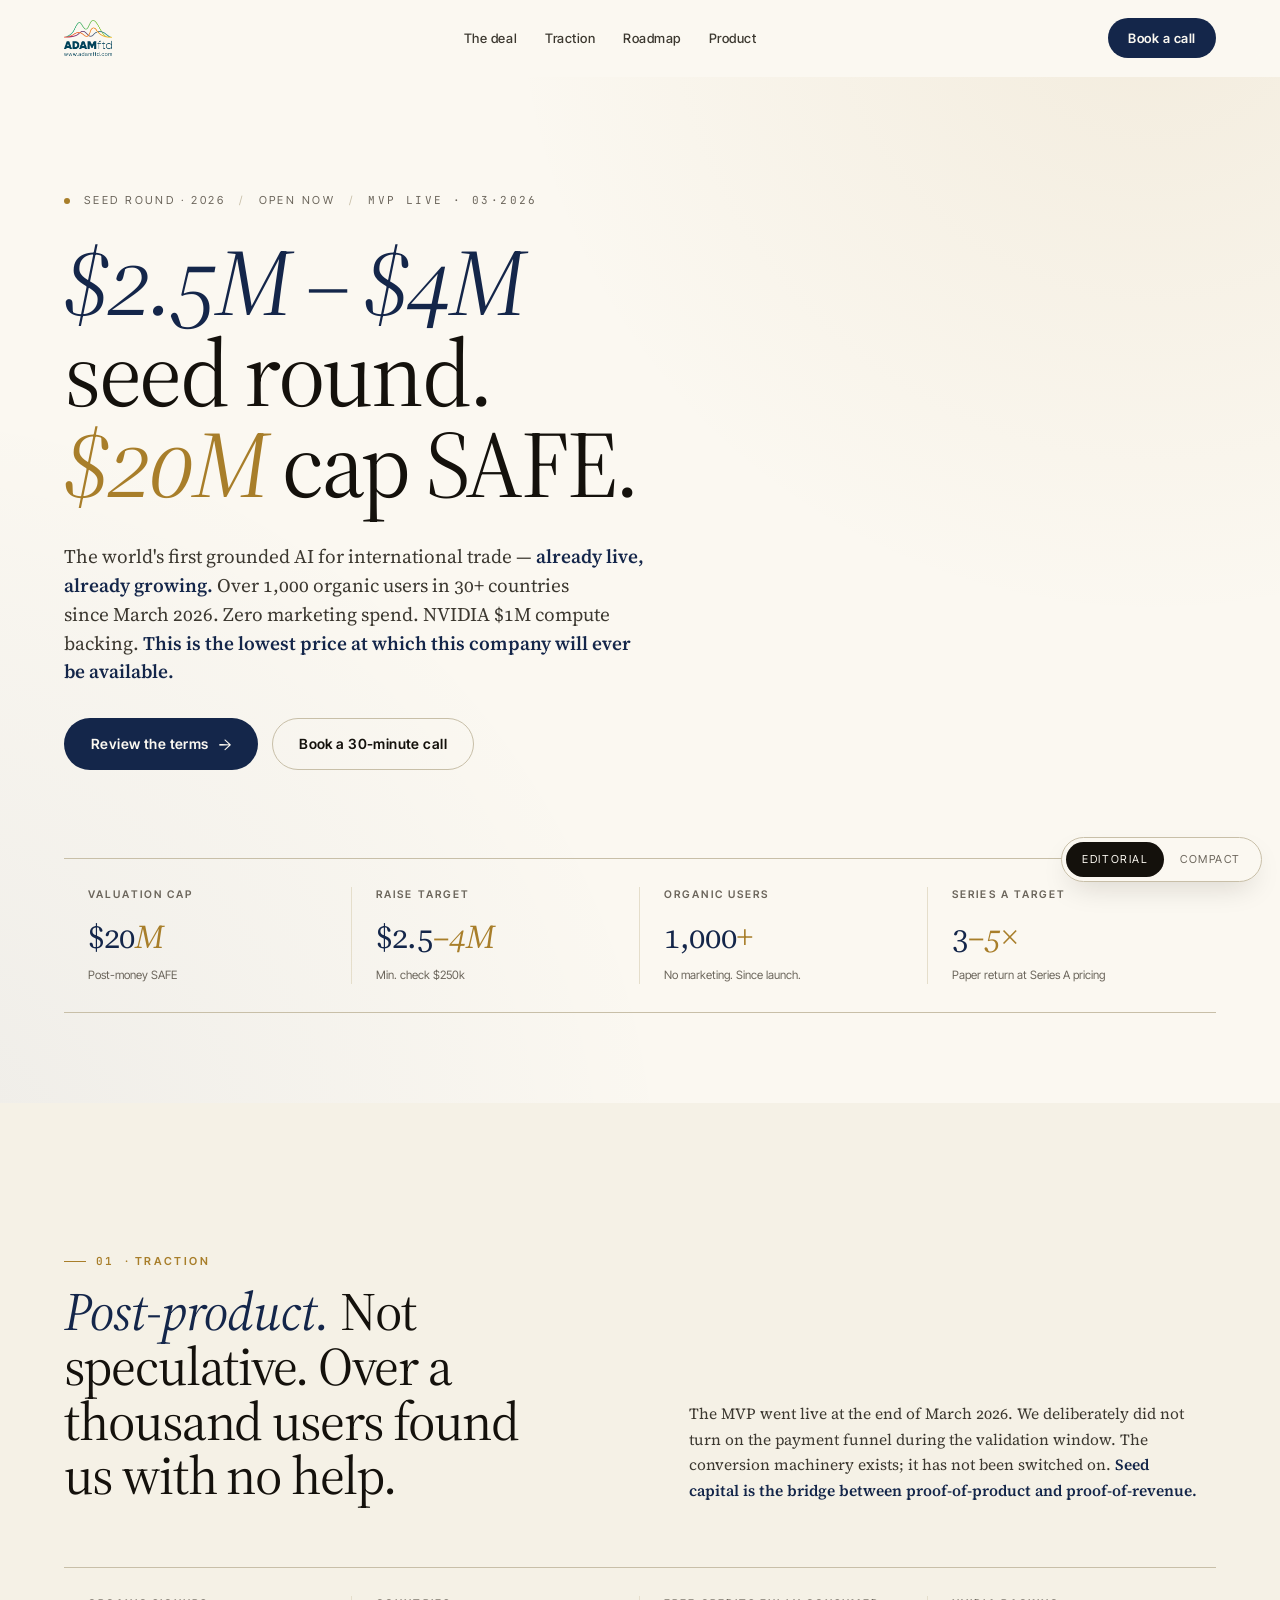
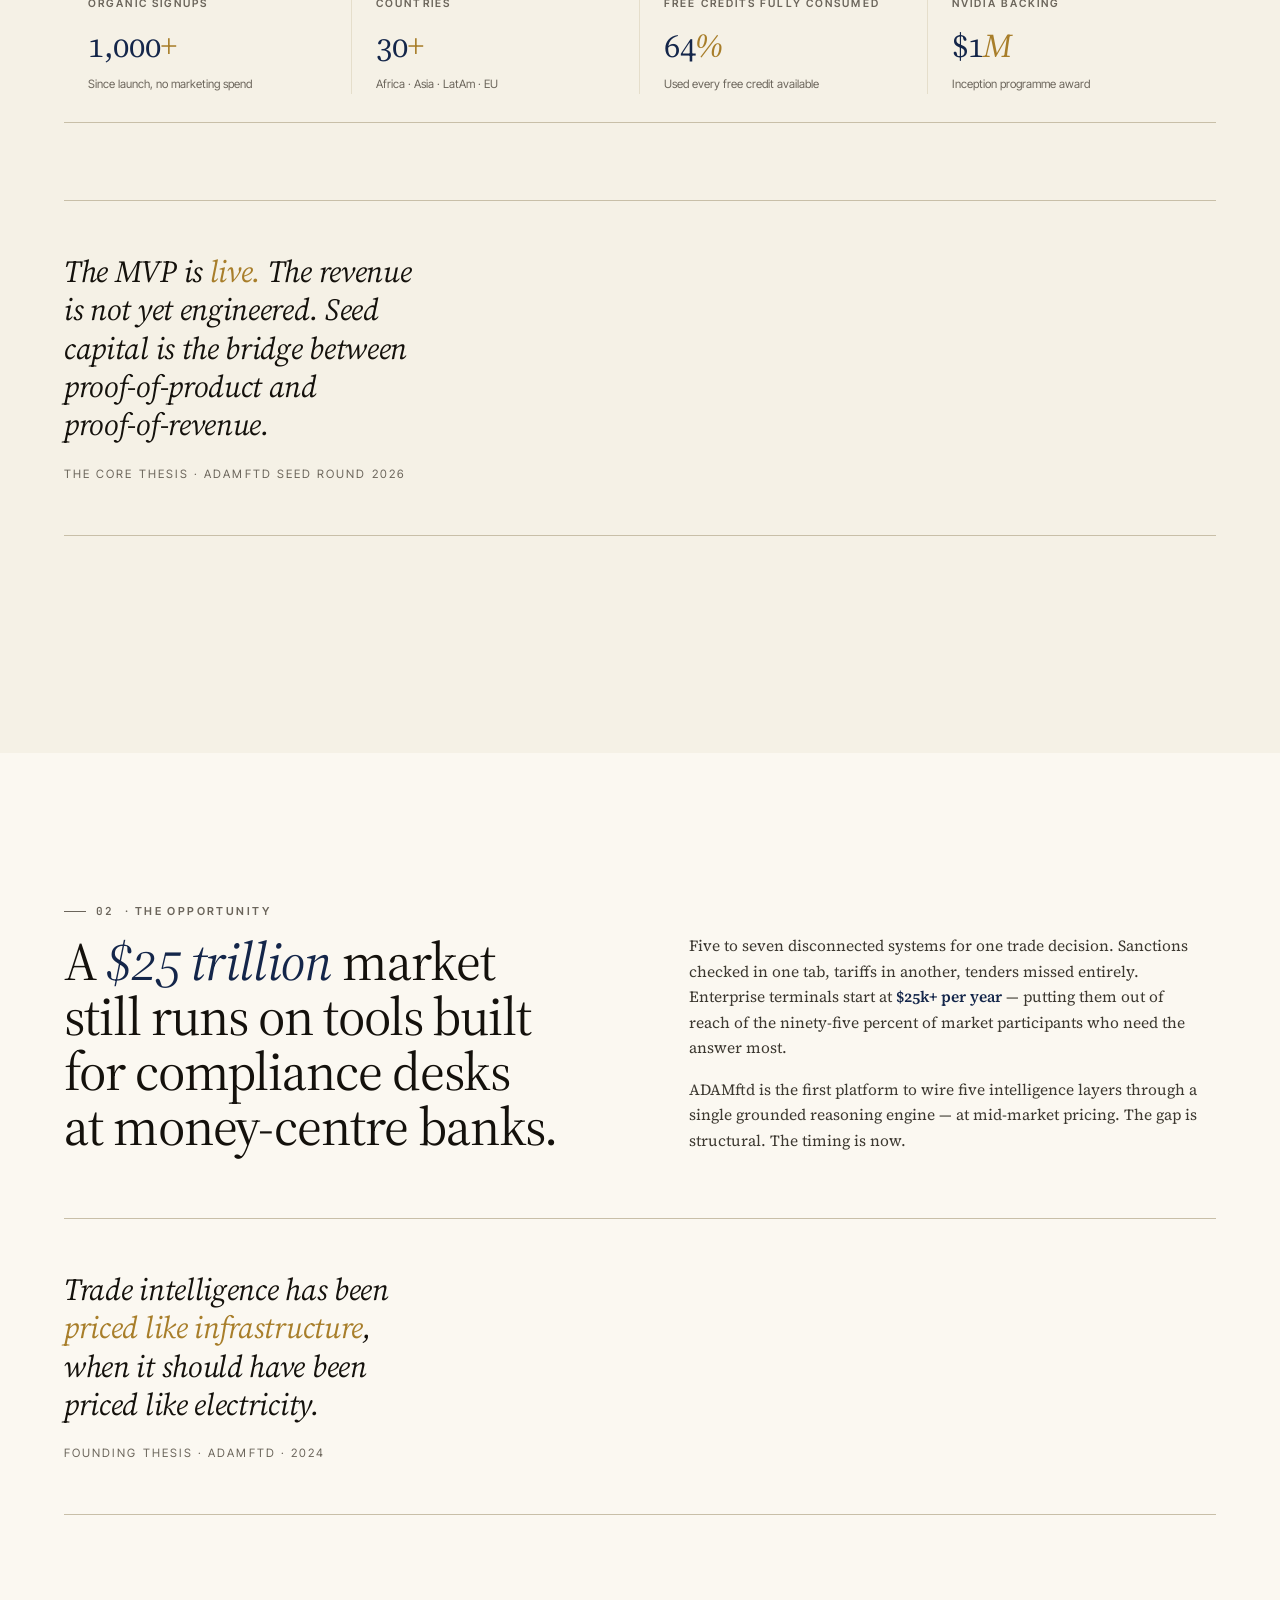
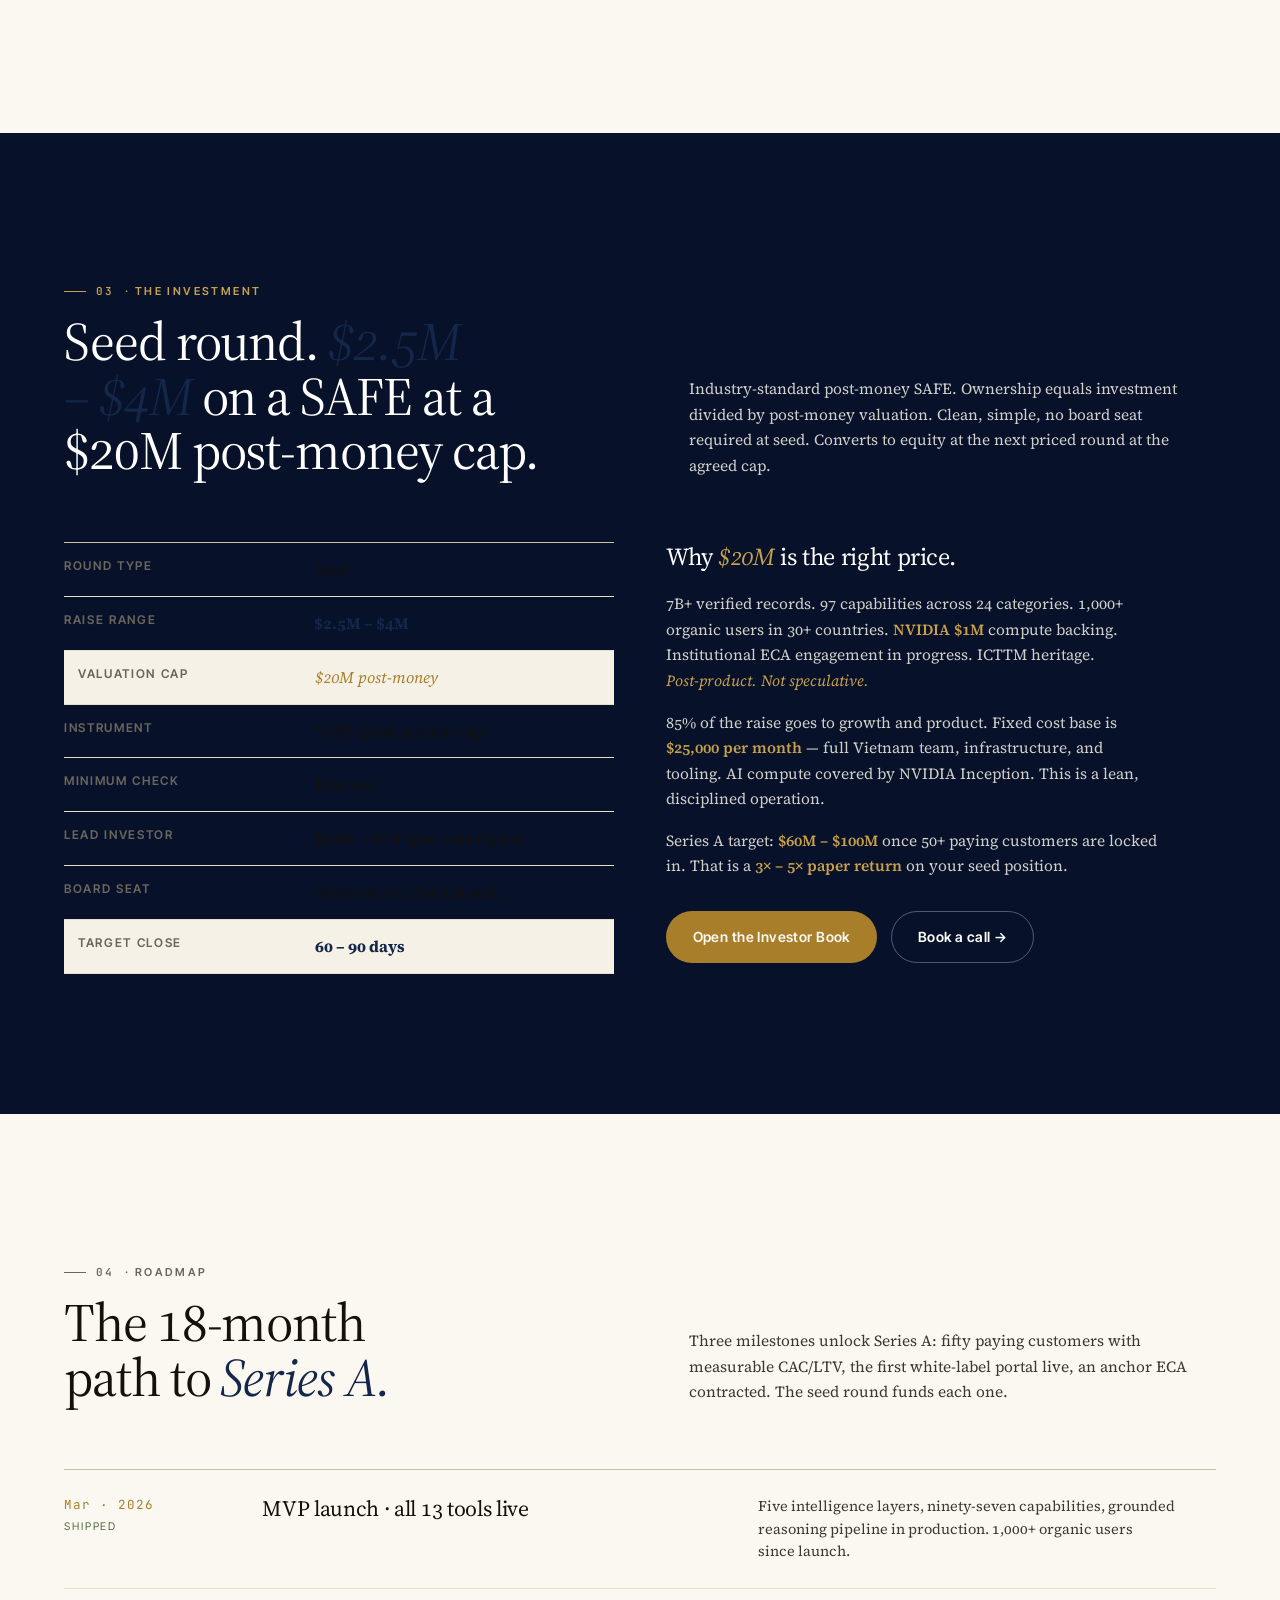
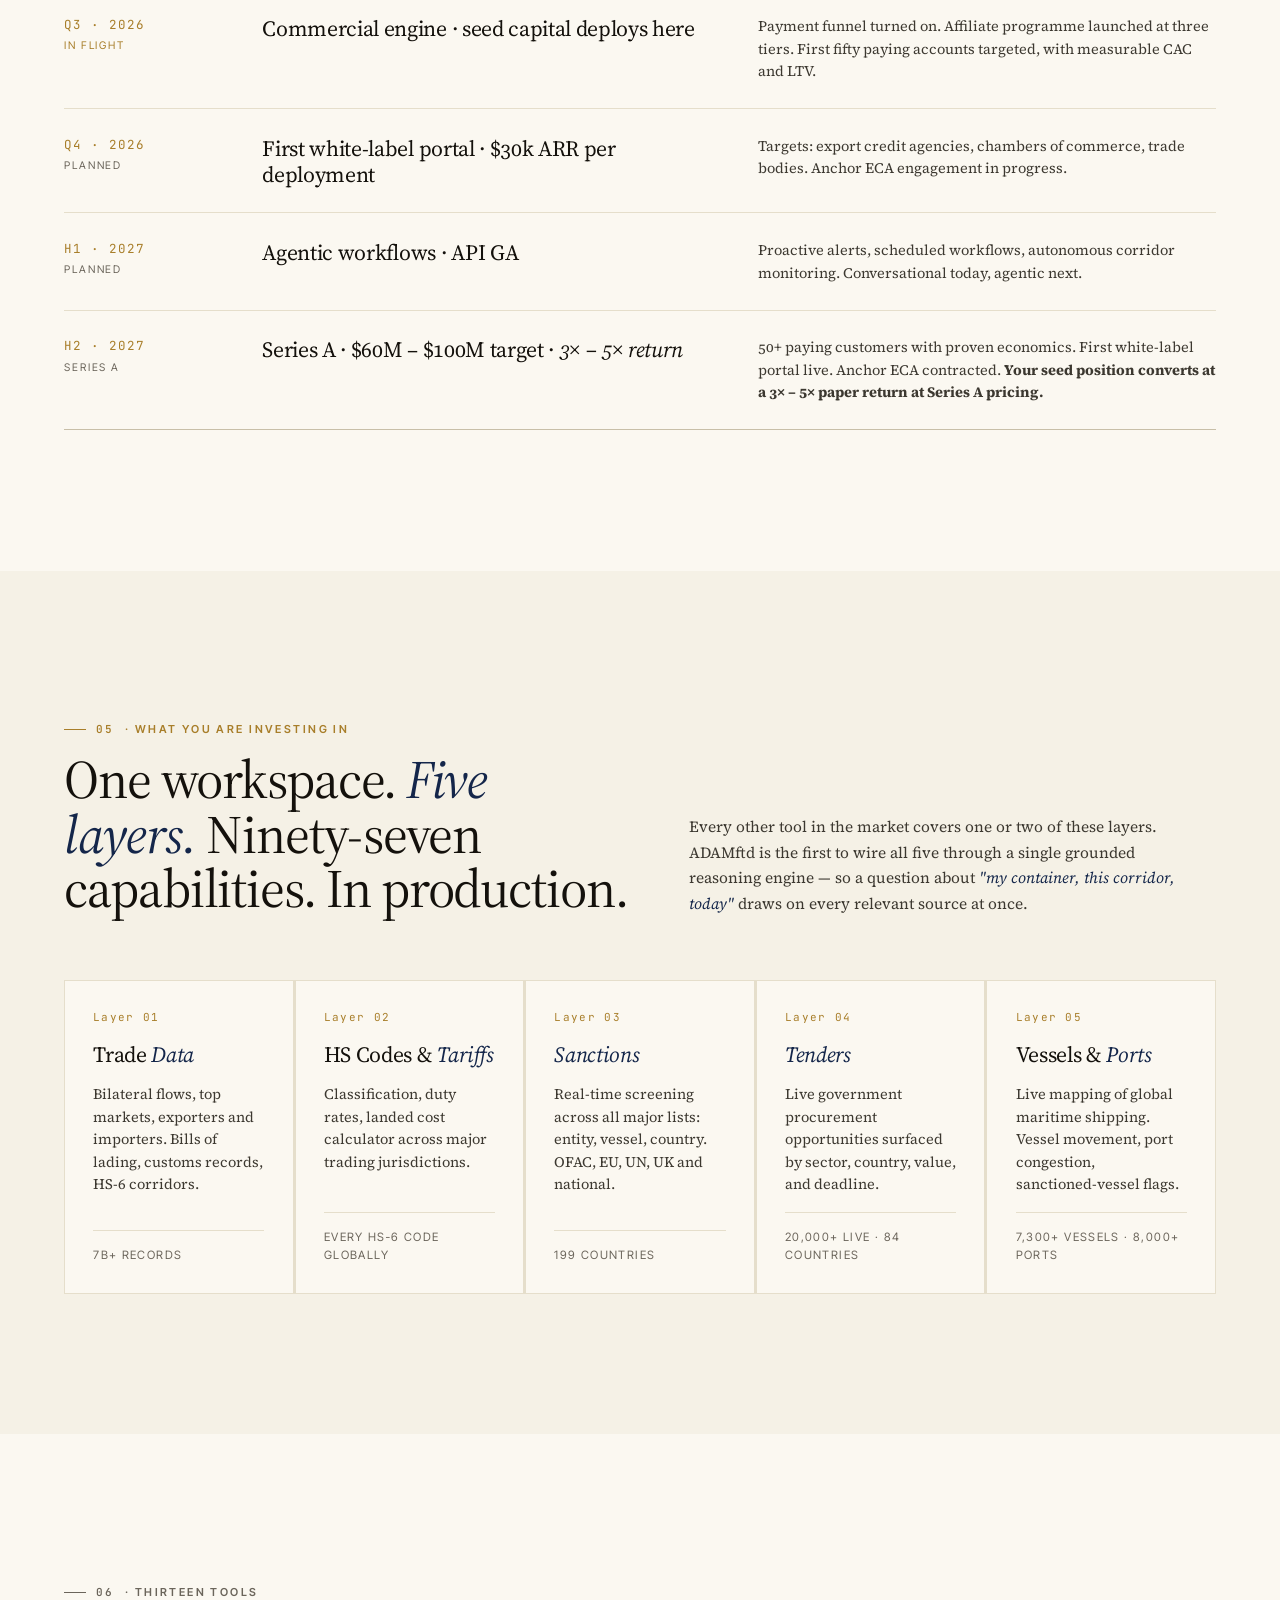
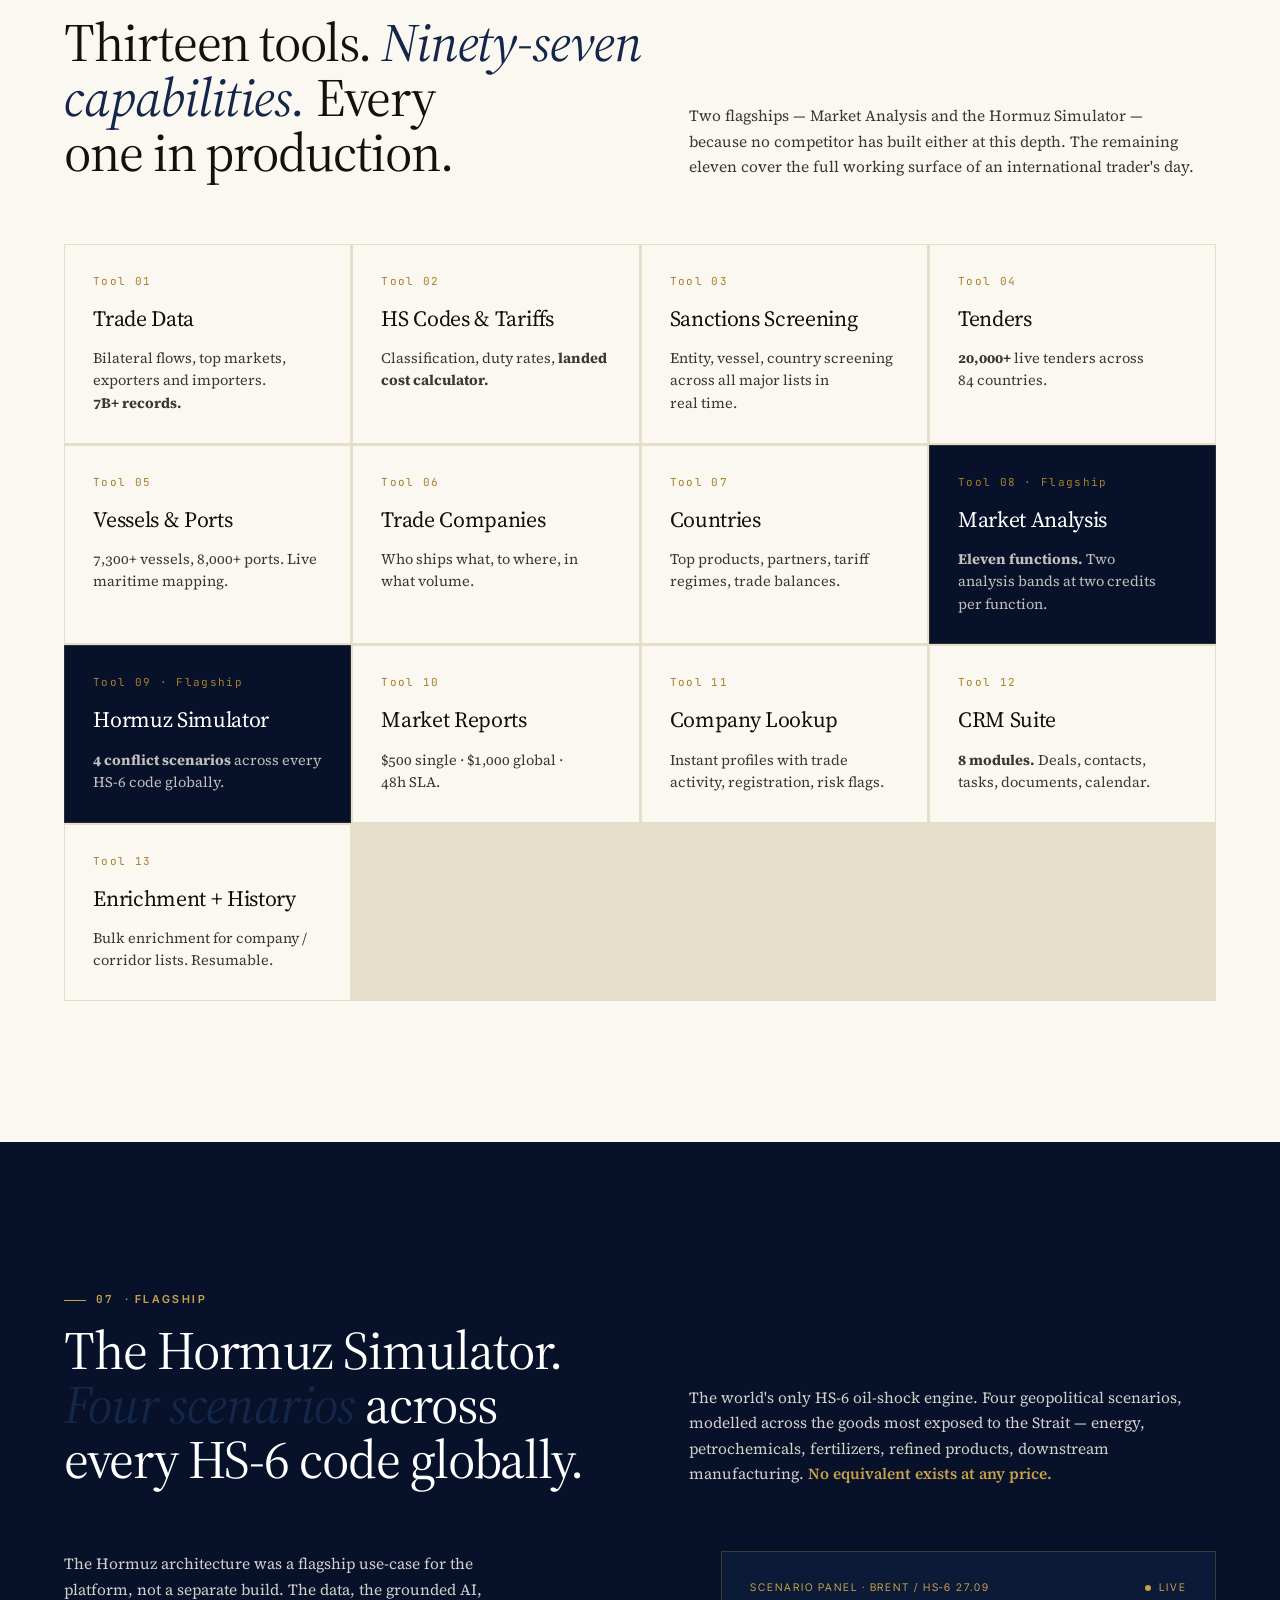
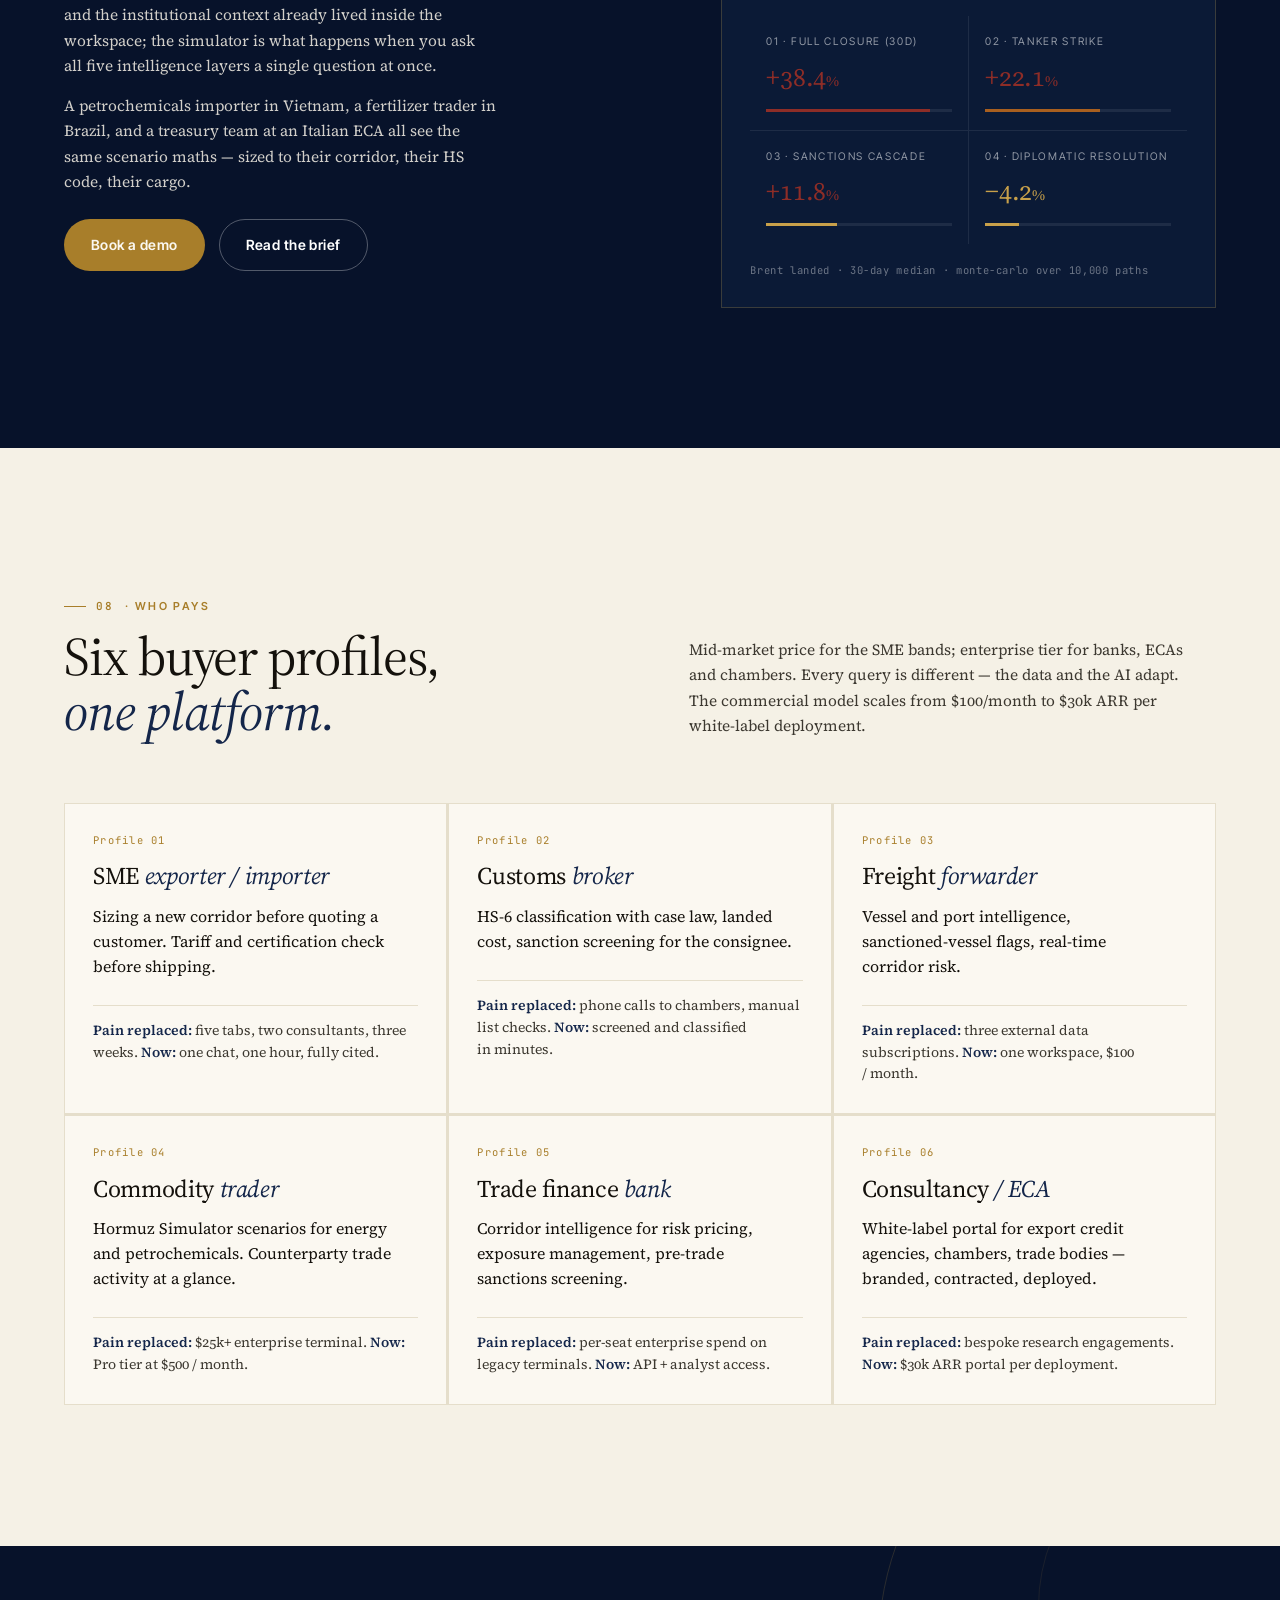
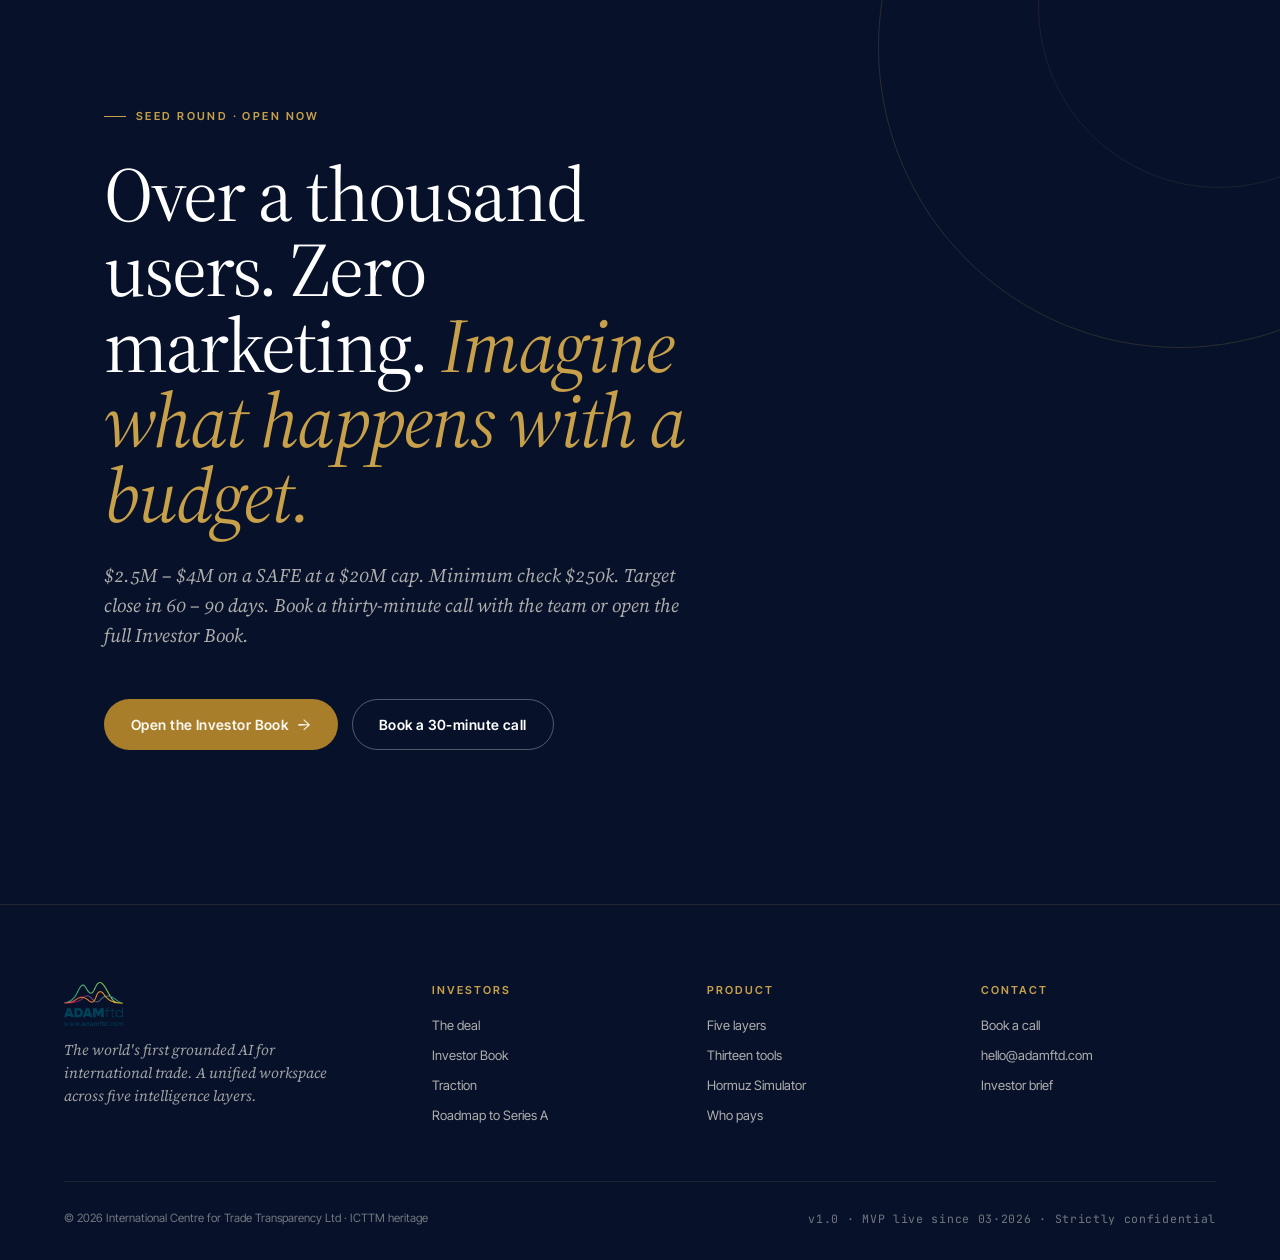
==== index.html @ 54dfa221 "Fix: 87→97 capabilities and 967→1,021 users across ALL files Missed in workflow: index.html section " ====
<!DOCTYPE html>
<html lang="en" data-density="editorial">
<head>
<meta charset="UTF-8">
<meta name="viewport" content="width=device-width, initial-scale=1.0">
<title>ADAMftd · Seed Round 2026 · $20M cap SAFE</title>
<meta name="description" content="Seed investment opportunity. $2.5M–$4M on a SAFE at a $20M post-money cap. MVP live, 1,000+ organic users, NVIDIA $1M backing. The world's first grounded AI for international trade.">
<meta name="robots" content="noindex,nofollow">
<link rel="preconnect" href="https://fonts.googleapis.com">
<link rel="preconnect" href="https://fonts.gstatic.com" crossorigin>
<link href="https://fonts.googleapis.com/css2?family=Source+Serif+4:opsz,wght@8..60,300;8..60,400;8..60,500;8..60,600;8..60,700;8..60,800&family=Inter+Tight:wght@300;400;500;600;700&family=JetBrains+Mono:wght@400;500&display=swap" rel="stylesheet">
<link rel="stylesheet" href="style.css">
</head>
<body>

<!-- ============================================================
     NAV
     ============================================================ -->
<header class="nav" id="nav">
  <a href="index.html" class="brand" aria-label="ADAMftd home"><img src="logo.png" alt="ADAMftd" class="brand-logo"></a>
  <nav class="links" aria-label="Primary">
    <a href="#terms">The deal</a>
    <a href="#traction">Traction</a>
    <a href="#roadmap">Roadmap</a>
    <a href="#product">Product</a>
  </nav>
  <a class="cta" href="https://tidycal.com/gfunaro/adamftd" target="_blank" rel="noopener">Book a call</a>
  <button class="burger" id="burger" aria-label="Open menu">
    <svg viewBox="0 0 24 24" fill="none" stroke="currentColor" stroke-width="1.6"><path d="M3 7h18M3 12h18M3 17h18"/></svg>
  </button>
</header>

<!-- ============================================================
     HERO — INVESTMENT OPPORTUNITY
     ============================================================ -->
<section class="hero" id="hero" data-screen-label="Investment opportunity">
  <div class="wrap">
    <div class="hero-meta reveal">
      <span class="dot"></span>
      <span>Seed Round · 2026</span>
      <span style="color:var(--rule)">/</span>
      <span>Open Now</span>
      <span style="color:var(--rule)">/</span>
      <span class="mono">MVP live · 03·2026</span>
    </div>
    <h1 class="display hero-headline reveal">
      <em>$2.5M – $4M</em> seed round. <span class="g">$20M</span> cap&nbsp;SAFE.
    </h1>
    <p class="hero-sub reveal">
      The world's first grounded AI for international trade — <strong>already live, already growing.</strong> Over 1,000 organic users in 30+ countries since March 2026. Zero marketing spend. NVIDIA $1M compute backing. <strong>This is the lowest price at which this company will ever be available.</strong>
    </p>
    <div class="btn-row reveal">
      <a class="btn btn-primary" href="#terms">Review the terms <span class="arrow">→</span></a>
      <a class="btn btn-ghost" href="https://tidycal.com/gfunaro/adamftd" target="_blank" rel="noopener">Book a 30-minute call</a>
    </div>

    <div class="hero-strip reveal">
      <div class="cell">
        <div class="lbl">Valuation cap</div>
        <div class="val">$20<em>M</em></div>
        <div class="sub">Post-money SAFE</div>
      </div>
      <div class="cell">
        <div class="lbl">Raise target</div>
        <div class="val">$2.5<em>–4M</em></div>
        <div class="sub">Min. check $250k</div>
      </div>
      <div class="cell">
        <div class="lbl">Organic users</div>
        <div class="val">1,000<em>+</em></div>
        <div class="sub">No marketing. Since launch.</div>
      </div>
      <div class="cell">
        <div class="lbl">Series A target</div>
        <div class="val">3<em>–5×</em></div>
        <div class="sub">Paper return at Series A pricing</div>
      </div>
    </div>
  </div>
</section>

<!-- ============================================================
     01 · TRACTION — THE PROOF
     ============================================================ -->
<section id="traction" class="cream" data-screen-label="Traction">
  <div class="wrap">
    <div class="section-head reveal">
      <div>
        <div class="eyebrow"><span class="mono">01</span> · Traction</div>
        <h2 class="section-title"><em>Post-product.</em> Not speculative. Over a thousand users found us with no help.</h2>
      </div>
      <div class="right">
        <p class="body-prose">The MVP went live at the end of March 2026. We deliberately did not turn on the payment funnel during the validation window. The conversion machinery exists; it has not been switched on. <strong>Seed capital is the bridge between proof-of-product and proof-of-revenue.</strong></p>
      </div>
    </div>

    <div class="hero-strip reveal" style="margin-top:0">
      <div class="cell">
        <div class="lbl">Organic signups</div>
        <div class="val">1,000<em>+</em></div>
        <div class="sub">Since launch, no marketing spend</div>
      </div>
      <div class="cell">
        <div class="lbl">Countries</div>
        <div class="val">30<em>+</em></div>
        <div class="sub">Africa · Asia · LatAm · EU</div>
      </div>
      <div class="cell">
        <div class="lbl">Free credits fully consumed</div>
        <div class="val">64<em>%</em></div>
        <div class="sub">Used every free credit available</div>
      </div>
      <div class="cell">
        <div class="lbl">NVIDIA backing</div>
        <div class="val">$1<em>M</em></div>
        <div class="sub">Inception programme award</div>
      </div>
    </div>

    <div class="pull reveal">
      <blockquote>The MVP is <em>live.</em> The revenue is not yet engineered. Seed capital is the bridge between proof&#8209;of&#8209;product and proof&#8209;of&#8209;revenue.</blockquote>
      <div class="attr">The core thesis · ADAMftd Seed Round 2026</div>
    </div>
  </div>
</section>

<!-- ============================================================
     02 · THE STRUCTURAL GAP — WHY THIS MARKET
     ============================================================ -->
<section id="problem" data-screen-label="The structural gap">
  <div class="wrap">
    <div class="section-head reveal">
      <div>
        <div class="eyebrow ink"><span class="mono">02</span> · The opportunity</div>
        <h2 class="section-title">A <em>$25 trillion</em> market still runs on tools built for compliance desks at money&#8209;centre banks.</h2>
      </div>
      <div class="right">
        <p class="body-prose">Five to seven disconnected systems for one trade decision. Sanctions checked in one tab, tariffs in another, tenders missed entirely. Enterprise terminals start at <strong>$25k+ per year</strong> — putting them out of reach of the ninety&#8209;five percent of market participants who need the answer most.</p>
        <p class="body-prose" style="margin-top:16px">ADAMftd is the first platform to wire five intelligence layers through a single grounded reasoning engine — at mid&#8209;market pricing. The gap is structural. The timing is now.</p>
      </div>
    </div>

    <div class="pull reveal" style="margin-top:0">
      <blockquote>Trade intelligence has been <em>priced like infrastructure</em>, when it should have been priced like electricity.</blockquote>
      <div class="attr">Founding thesis · ADAMftd · 2024</div>
    </div>
  </div>
</section>

<!-- ============================================================
     03 · INVESTMENT TERMS
     ============================================================ -->
<section id="terms" class="dark" data-screen-label="Investment terms">
  <div class="wrap">
    <div class="section-head reveal">
      <div>
        <div class="eyebrow paper"><span class="mono">03</span> · The investment</div>
        <h2 class="section-title">Seed round. <em>$2.5M – $4M</em> on a SAFE at a $20M post&#8209;money cap.</h2>
      </div>
      <div class="right">
        <p class="body-prose">Industry&#8209;standard post&#8209;money SAFE. Ownership equals investment divided by post&#8209;money valuation. Clean, simple, no board seat required at seed. Converts to equity at the next priced round at the agreed cap.</p>
      </div>
    </div>

    <div class="terms reveal">
      <div class="terms-table">
        <div class="row"><div class="k">Round type</div><div class="v">Seed</div></div>
        <div class="row"><div class="k">Raise range</div><div class="v"><strong>$2.5M – $4M</strong></div></div>
        <div class="row accent"><div class="k">Valuation cap</div><div class="v"><em>$20M post&#8209;money</em></div></div>
        <div class="row"><div class="k">Instrument</div><div class="v">SAFE (post&#8209;money cap)</div></div>
        <div class="row"><div class="k">Minimum check</div><div class="v">$250,000</div></div>
        <div class="row"><div class="k">Lead investor</div><div class="v">$500k – $1M (pro&#8209;rata rights)</div></div>
        <div class="row"><div class="k">Board seat</div><div class="v">Observer (no formal seat)</div></div>
        <div class="row accent"><div class="k">Target close</div><div class="v"><strong>60 – 90 days</strong></div></div>
      </div>

      <div>
        <h3 style="font-family:var(--serif);font-size:clamp(22px,1.9vw,30px);color:#fff;letter-spacing:-0.015em;line-height:1.2;margin-bottom:20px">Why <em style="color:var(--gold-2)">$20M</em> is the right price.</h3>
        <p class="body-prose">7B+ verified records. 97 capabilities across 24 categories. 1,000+ organic users in 30+ countries. <strong>NVIDIA $1M</strong> compute backing. Institutional ECA engagement in progress. ICTTM heritage. <em>Post&#8209;product. Not speculative.</em></p>
        <p class="body-prose" style="margin-top:16px">85% of the raise goes to growth and product. Fixed cost base is <strong>$25,000 per month</strong> — full Vietnam team, infrastructure, and tooling. AI compute covered by NVIDIA Inception. This is a lean, disciplined operation.</p>
        <p class="body-prose" style="margin-top:16px">Series A target: <strong>$60M – $100M</strong> once 50+ paying customers are locked in. That is a <strong>3× – 5× paper return</strong> on your seed position.</p>
        <div class="btn-row">
          <a class="btn btn-gold" href="investor-book/ADAMftd Investor Book.html">Open the Investor Book</a>
          <a class="btn btn-dark-ghost" href="https://tidycal.com/gfunaro/adamftd" target="_blank" rel="noopener">Book a call →</a>
        </div>
      </div>
    </div>
  </div>
</section>

<!-- ============================================================
     04 · ROADMAP — PATH TO SERIES A
     ============================================================ -->
<section id="roadmap" data-screen-label="Roadmap">
  <div class="wrap">
    <div class="section-head reveal">
      <div>
        <div class="eyebrow ink"><span class="mono">04</span> · Roadmap</div>
        <h2 class="section-title">The 18&#8209;month path to <em>Series A.</em></h2>
      </div>
      <div class="right">
        <p class="body-prose">Three milestones unlock Series A: fifty paying customers with measurable CAC/LTV, the first white&#8209;label portal live, an anchor ECA contracted. The seed round funds each one.</p>
      </div>
    </div>

    <div class="roadmap reveal">
      <div class="row">
        <div>
          <div class="rm-when">Mar · 2026</div>
          <div class="rm-status done">Shipped</div>
        </div>
        <h3 class="rm-title">MVP launch · all 13 tools live</h3>
        <p class="rm-body">Five intelligence layers, ninety&#8209;seven capabilities, grounded reasoning pipeline in production. 1,000+ organic users since launch.</p>
      </div>
      <div class="row">
        <div>
          <div class="rm-when">Q3 · 2026</div>
          <div class="rm-status now">In flight</div>
        </div>
        <h3 class="rm-title">Commercial engine · seed capital deploys here</h3>
        <p class="rm-body">Payment funnel turned on. Affiliate programme launched at three tiers. First fifty paying accounts targeted, with measurable CAC and LTV.</p>
      </div>
      <div class="row">
        <div>
          <div class="rm-when">Q4 · 2026</div>
          <div class="rm-status">Planned</div>
        </div>
        <h3 class="rm-title">First white&#8209;label portal · $30k ARR per deployment</h3>
        <p class="rm-body">Targets: export credit agencies, chambers of commerce, trade bodies. Anchor ECA engagement in progress.</p>
      </div>
      <div class="row">
        <div>
          <div class="rm-when">H1 · 2027</div>
          <div class="rm-status">Planned</div>
        </div>
        <h3 class="rm-title">Agentic workflows · API GA</h3>
        <p class="rm-body">Proactive alerts, scheduled workflows, autonomous corridor monitoring. Conversational today, agentic next.</p>
      </div>
      <div class="row">
        <div>
          <div class="rm-when">H2 · 2027</div>
          <div class="rm-status">Series A</div>
        </div>
        <h3 class="rm-title">Series A · $60M – $100M target · <em>3× – 5× return</em></h3>
        <p class="rm-body">50+ paying customers with proven economics. First white&#8209;label portal live. Anchor ECA contracted. <strong>Your seed position converts at a 3× – 5× paper return at Series A pricing.</strong></p>
      </div>
    </div>
  </div>
</section>

<!-- ============================================================
     05 · THE PRODUCT — FIVE INTELLIGENCE LAYERS
     ============================================================ -->
<section id="product" class="cream" data-screen-label="Five intelligence layers">
  <div class="wrap">
    <div class="section-head reveal">
      <div>
        <div class="eyebrow"><span class="mono">05</span> · What you are investing in</div>
        <h2 class="section-title">One workspace. <em>Five layers.</em> Ninety&#8209;seven capabilities. In production.</h2>
      </div>
      <div class="right">
        <p class="body-prose">Every other tool in the market covers one or two of these layers. ADAMftd is the first to wire all five through a single grounded reasoning engine — so a question about <em>"my container, this corridor, today"</em> draws on every relevant source at once.</p>
      </div>
    </div>

    <div class="grid grid-5 reveal" id="layers-grid">
      <div class="card">
        <div class="card-num">Layer 01</div>
        <h3 class="card-title">Trade <em>Data</em></h3>
        <p class="card-body">Bilateral flows, top markets, exporters and importers. Bills of lading, customs records, HS&#8209;6 corridors.</p>
        <div class="card-meta">7B+ records</div>
      </div>
      <div class="card">
        <div class="card-num">Layer 02</div>
        <h3 class="card-title">HS Codes &amp; <em>Tariffs</em></h3>
        <p class="card-body">Classification, duty rates, landed cost calculator across major trading jurisdictions.</p>
        <div class="card-meta">Every HS&#8209;6 code globally</div>
      </div>
      <div class="card">
        <div class="card-num">Layer 03</div>
        <h3 class="card-title"><em>Sanctions</em></h3>
        <p class="card-body">Real&#8209;time screening across all major lists: entity, vessel, country. OFAC, EU, UN, UK and national.</p>
        <div class="card-meta">199 countries</div>
      </div>
      <div class="card">
        <div class="card-num">Layer 04</div>
        <h3 class="card-title"><em>Tenders</em></h3>
        <p class="card-body">Live government procurement opportunities surfaced by sector, country, value, and deadline.</p>
        <div class="card-meta">20,000+ live · 84 countries</div>
      </div>
      <div class="card">
        <div class="card-num">Layer 05</div>
        <h3 class="card-title">Vessels &amp; <em>Ports</em></h3>
        <p class="card-body">Live mapping of global maritime shipping. Vessel movement, port congestion, sanctioned&#8209;vessel flags.</p>
        <div class="card-meta">7,300+ vessels · 8,000+ ports</div>
      </div>
    </div>
  </div>
</section>

<!-- ============================================================
     06 · THE 13 TOOLS
     ============================================================ -->
<section id="tools" data-screen-label="Thirteen tools">
  <div class="wrap">
    <div class="section-head reveal">
      <div>
        <div class="eyebrow ink"><span class="mono">06</span> · Thirteen tools</div>
        <h2 class="section-title">Thirteen tools. <em>Ninety&#8209;seven capabilities.</em> Every one in production.</h2>
      </div>
      <div class="right">
        <p class="body-prose">Two flagships — Market Analysis and the Hormuz Simulator — because no competitor has built either at this depth. The remaining eleven cover the full working surface of an international trader's day.</p>
      </div>
    </div>

    <div class="grid grid-13 reveal" id="tools-grid">
      <div class="card"><div class="card-num">Tool 01</div><h3 class="card-title">Trade Data</h3><p class="card-body">Bilateral flows, top markets, exporters and importers. <strong>7B+ records.</strong></p></div>
      <div class="card"><div class="card-num">Tool 02</div><h3 class="card-title">HS Codes &amp; Tariffs</h3><p class="card-body">Classification, duty rates, <strong>landed cost calculator.</strong></p></div>
      <div class="card"><div class="card-num">Tool 03</div><h3 class="card-title">Sanctions Screening</h3><p class="card-body">Entity, vessel, country screening across all major lists in real time.</p></div>
      <div class="card"><div class="card-num">Tool 04</div><h3 class="card-title">Tenders</h3><p class="card-body"><strong>20,000+</strong> live tenders across 84 countries.</p></div>
      <div class="card"><div class="card-num">Tool 05</div><h3 class="card-title">Vessels &amp; Ports</h3><p class="card-body">7,300+ vessels, 8,000+ ports. Live maritime mapping.</p></div>
      <div class="card"><div class="card-num">Tool 06</div><h3 class="card-title">Trade Companies</h3><p class="card-body">Who ships what, to where, in what volume.</p></div>
      <div class="card"><div class="card-num">Tool 07</div><h3 class="card-title">Countries</h3><p class="card-body">Top products, partners, tariff regimes, trade balances.</p></div>
      <div class="card dark"><div class="card-num">Tool 08 · Flagship</div><h3 class="card-title">Market Analysis</h3><p class="card-body"><strong>Eleven functions.</strong> Two analysis bands at two credits per function.</p></div>
      <div class="card dark"><div class="card-num">Tool 09 · Flagship</div><h3 class="card-title">Hormuz Simulator</h3><p class="card-body"><strong>4 conflict scenarios</strong> across every HS&#8209;6 code globally.</p></div>
      <div class="card"><div class="card-num">Tool 10</div><h3 class="card-title">Market Reports</h3><p class="card-body">$500 single · $1,000 global · 48h SLA.</p></div>
      <div class="card"><div class="card-num">Tool 11</div><h3 class="card-title">Company Lookup</h3><p class="card-body">Instant profiles with trade activity, registration, risk flags.</p></div>
      <div class="card"><div class="card-num">Tool 12</div><h3 class="card-title">CRM Suite</h3><p class="card-body"><strong>8 modules.</strong> Deals, contacts, tasks, documents, calendar.</p></div>
      <div class="card"><div class="card-num">Tool 13</div><h3 class="card-title">Enrichment + History</h3><p class="card-body">Bulk enrichment for company / corridor lists. Resumable.</p></div>
    </div>
  </div>
</section>

<!-- ============================================================
     07 · HORMUZ SIMULATOR (flagship — dark)
     ============================================================ -->
<section id="hormuz" class="dark" data-screen-label="Hormuz Simulator">
  <div class="wrap">
    <div class="section-head reveal">
      <div>
        <div class="eyebrow paper"><span class="mono">07</span> · Flagship</div>
        <h2 class="section-title">The Hormuz Simulator. <em>Four scenarios</em> across every HS&#8209;6 code globally.</h2>
      </div>
      <div class="right">
        <p class="body-prose">The world's only HS&#8209;6 oil&#8209;shock engine. Four geopolitical scenarios, modelled across the goods most exposed to the Strait — energy, petrochemicals, fertilizers, refined products, downstream manufacturing. <strong>No equivalent exists at any price.</strong></p>
      </div>
    </div>

    <div class="hormuz-grid reveal">
      <div>
        <div class="body-prose" style="max-width:54ch">
          <p>The Hormuz architecture was a flagship use&#8209;case for the platform, not a separate build. The data, the grounded AI, and the institutional context already lived inside the workspace; the simulator is what happens when you ask all five intelligence layers a single question at once.</p>
          <p>A petrochemicals importer in Vietnam, a fertilizer trader in Brazil, and a treasury team at an Italian ECA all see the same scenario maths — sized to their corridor, their HS code, their cargo.</p>
        </div>
        <div class="btn-row" style="margin-top:24px">
          <a class="btn btn-gold" href="https://tidycal.com/gfunaro/adamftd" target="_blank" rel="noopener">Book a demo</a>
          <a class="btn btn-dark-ghost" href="investor-book/ADAMftd Investor Book.html">Read the brief</a>
        </div>
      </div>
      <div class="hormuz-stage">
        <div class="label-row">
          <span>Scenario panel · Brent / HS&#8209;6 27.09</span>
          <span class="live"><span class="live-dot"></span>Live</span>
        </div>
        <div class="hormuz-scenarios">
          <div>
            <div class="s-name">01 · Full closure (30d)</div>
            <div class="s-pct up">+38.4<span style="font-size:14px">%</span></div>
            <div class="s-bar"><span style="width:88%;background:var(--red)"></span></div>
          </div>
          <div>
            <div class="s-name">02 · Tanker strike</div>
            <div class="s-pct up">+22.1<span style="font-size:14px">%</span></div>
            <div class="s-bar"><span style="width:62%;background:var(--amber)"></span></div>
          </div>
          <div>
            <div class="s-name">03 · Sanctions cascade</div>
            <div class="s-pct up">+11.8<span style="font-size:14px">%</span></div>
            <div class="s-bar"><span style="width:38%"></span></div>
          </div>
          <div>
            <div class="s-name">04 · Diplomatic resolution</div>
            <div class="s-pct down">−4.2<span style="font-size:14px">%</span></div>
            <div class="s-bar"><span style="width:18%;background:var(--gold-2)"></span></div>
          </div>
        </div>
        <div class="hs-foot">Brent landed · 30&#8209;day median · monte&#8209;carlo over 10,000 paths</div>
      </div>
    </div>
  </div>
</section>

<!-- ============================================================
     08 · USE CASES
     ============================================================ -->
<section id="use-cases" class="cream" data-screen-label="Use cases">
  <div class="wrap">
    <div class="section-head reveal">
      <div>
        <div class="eyebrow"><span class="mono">08</span> · Who pays</div>
        <h2 class="section-title">Six buyer profiles, <em>one platform.</em></h2>
      </div>
      <div class="right">
        <p class="body-prose">Mid&#8209;market price for the SME bands; enterprise tier for banks, ECAs and chambers. Every query is different — the data and the AI adapt. The commercial model scales from $100/month to $30k ARR per white&#8209;label deployment.</p>
      </div>
    </div>

    <div class="grid grid-3 reveal">
      <div class="use-card">
        <div class="uc-tag">Profile 01</div>
        <h3 class="uc-name">SME <em>exporter / importer</em></h3>
        <p class="card-body">Sizing a new corridor before quoting a customer. Tariff and certification check before shipping.</p>
        <p class="uc-pain"><strong>Pain replaced:</strong> five tabs, two consultants, three weeks. <strong>Now:</strong> one chat, one hour, fully cited.</p>
      </div>
      <div class="use-card">
        <div class="uc-tag">Profile 02</div>
        <h3 class="uc-name">Customs <em>broker</em></h3>
        <p class="card-body">HS&#8209;6 classification with case law, landed cost, sanction screening for the consignee.</p>
        <p class="uc-pain"><strong>Pain replaced:</strong> phone calls to chambers, manual list checks. <strong>Now:</strong> screened and classified in minutes.</p>
      </div>
      <div class="use-card">
        <div class="uc-tag">Profile 03</div>
        <h3 class="uc-name">Freight <em>forwarder</em></h3>
        <p class="card-body">Vessel and port intelligence, sanctioned&#8209;vessel flags, real&#8209;time corridor risk.</p>
        <p class="uc-pain"><strong>Pain replaced:</strong> three external data subscriptions. <strong>Now:</strong> one workspace, $100 / month.</p>
      </div>
      <div class="use-card">
        <div class="uc-tag">Profile 04</div>
        <h3 class="uc-name">Commodity <em>trader</em></h3>
        <p class="card-body">Hormuz Simulator scenarios for energy and petrochemicals. Counterparty trade activity at a glance.</p>
        <p class="uc-pain"><strong>Pain replaced:</strong> $25k+ enterprise terminal. <strong>Now:</strong> Pro tier at $500 / month.</p>
      </div>
      <div class="use-card">
        <div class="uc-tag">Profile 05</div>
        <h3 class="uc-name">Trade finance <em>bank</em></h3>
        <p class="card-body">Corridor intelligence for risk pricing, exposure management, pre&#8209;trade sanctions screening.</p>
        <p class="uc-pain"><strong>Pain replaced:</strong> per&#8209;seat enterprise spend on legacy terminals. <strong>Now:</strong> API + analyst access.</p>
      </div>
      <div class="use-card">
        <div class="uc-tag">Profile 06</div>
        <h3 class="uc-name">Consultancy <em>/ ECA</em></h3>
        <p class="card-body">White&#8209;label portal for export credit agencies, chambers, trade bodies — branded, contracted, deployed.</p>
        <p class="uc-pain"><strong>Pain replaced:</strong> bespoke research engagements. <strong>Now:</strong> $30k ARR portal per deployment.</p>
      </div>
    </div>
  </div>
</section>

<!-- ============================================================
     09 · FINAL CTA
     ============================================================ -->
<section id="cta" class="final" data-screen-label="Final CTA">
  <div class="wrap">
    <div class="eyebrow paper reveal" style="margin-bottom:32px">Seed Round · Open Now</div>
    <h2 class="reveal">
      Over a thousand users. Zero marketing. <em>Imagine what happens with a budget.</em>
    </h2>
    <p class="deck-line reveal">$2.5M – $4M on a SAFE at a $20M cap. Minimum check $250k. Target close in 60 – 90 days. Book a thirty&#8209;minute call with the team or open the full Investor Book.</p>
    <div class="btn-row reveal" style="margin-top:48px">
      <a class="btn btn-gold" href="investor-book/ADAMftd Investor Book.html">Open the Investor Book <span class="arrow">→</span></a>
      <a class="btn btn-dark-ghost" href="https://tidycal.com/gfunaro/adamftd" target="_blank" rel="noopener">Book a 30-minute call</a>
    </div>
  </div>
</section>

<!-- ============================================================
     FOOTER
     ============================================================ -->
<footer>
  <div class="grid-foot">
    <div>
      <div class="foot-brand"><img src="logo.png" alt="ADAMftd" class="brand-logo"></div>
      <p class="foot-tag">The world's first grounded AI for international trade. A unified workspace across five intelligence layers.</p>
    </div>
    <div>
      <h5>Investors</h5>
      <ul>
        <li><a href="#terms">The deal</a></li>
        <li><a href="investor-book/ADAMftd Investor Book.html">Investor Book</a></li>
        <li><a href="#traction">Traction</a></li>
        <li><a href="#roadmap">Roadmap to Series A</a></li>
      </ul>
    </div>
    <div>
      <h5>Product</h5>
      <ul>
        <li><a href="#product">Five layers</a></li>
        <li><a href="#tools">Thirteen tools</a></li>
        <li><a href="#hormuz">Hormuz Simulator</a></li>
        <li><a href="#use-cases">Who pays</a></li>
      </ul>
    </div>
    <div>
      <h5>Contact</h5>
      <ul>
        <li><a href="https://tidycal.com/gfunaro/adamftd" target="_blank" rel="noopener">Book a call</a></li>
        <li><a href="mailto:hello@adamftd.com">hello@adamftd.com</a></li>
        <li><a href="investors.html">Investor brief</a></li>
      </ul>
    </div>
  </div>
  <div class="legal">
    <div>© 2026 International Centre for Trade Transparency Ltd · ICTTM heritage</div>
    <div class="mono">v1.0 · MVP live since 03·2026 · Strictly confidential</div>
  </div>
</footer>

<div class="density-toggle" role="group" aria-label="Page density">
  <button data-density="editorial" class="active" type="button">Editorial</button>
  <button data-density="compact" type="button">Compact</button>
</div>

<script src="script.js"></script>
</body>
</html>
---- style.css ----
/* ============================================================
   ADAMftd · Investor Microsite
   Editorial direction lifted from the Investor Book:
   ivory paper, navy ink, restrained gold, Source Serif 4.
   ============================================================ */

:root {
  --paper: #FBF8F1;
  --paper-2: #F5F1E6;
  --paper-3: #EDE6D2;
  --ink: #14110C;
  --ink-2: #3C3830;
  --ink-3: #6B655B;
  --ink-4: #9B9486;
  --rule: #C8BFA8;
  --rule-soft: #E5DECB;
  --navy: #14264A;
  --navy-2: #243A65;
  --navy-3: #0B1A36;
  --navy-deep: #07122A;
  --gold: #A87E2A;
  --gold-2: #C8A04A;
  --gold-soft: #EFE3C2;
  --green: #4F6B3E;
  --red: #8E2D27;
  --amber: #A85F1F;

  --serif: 'Source Serif 4', 'Iowan Old Style', Georgia, serif;
  --sans: 'Inter Tight', -apple-system, BlinkMacSystemFont, 'Segoe UI', sans-serif;
  --mono: 'JetBrains Mono', ui-monospace, monospace;

  --pad-x: clamp(20px, 5vw, 96px);
  --section-y: clamp(72px, 11vw, 168px);
  --gap: clamp(24px, 3.5vw, 56px);
}

/* Density tweak (set on <html data-density="editorial|compact">) */
html[data-density="compact"] {
  --section-y: clamp(48px, 7vw, 104px);
  --gap: clamp(16px, 2.5vw, 36px);
}

* { margin: 0; padding: 0; box-sizing: border-box; }

html { scroll-behavior: smooth; }

html, body {
  background: var(--paper);
  color: var(--ink);
  font-family: var(--serif);
  font-feature-settings: "kern", "liga", "onum";
  -webkit-font-smoothing: antialiased;
  text-rendering: optimizeLegibility;
  line-height: 1.55;
}

body { overflow-x: hidden; }

img, svg { display: block; max-width: 100%; }

/* ============================================================
   TYPOGRAPHY
   ============================================================ */

.eyebrow {
  font-family: var(--sans);
  font-size: 11px;
  font-weight: 600;
  letter-spacing: 0.22em;
  text-transform: uppercase;
  color: var(--gold);
  display: inline-flex;
  align-items: center;
  gap: 10px;
}
.eyebrow::before {
  content: "";
  width: 22px;
  height: 1px;
  background: var(--gold);
}
.eyebrow.no-rule::before { display: none; }
.eyebrow.ink { color: var(--ink-3); }
.eyebrow.ink::before { background: var(--ink-3); }
.eyebrow.navy { color: var(--navy); }
.eyebrow.navy::before { background: var(--navy); }
.eyebrow.paper { color: var(--gold-2); }
.eyebrow.paper::before { background: var(--gold-2); }

.smallcaps {
  font-family: var(--sans);
  font-size: 12px;
  font-weight: 600;
  letter-spacing: 0.18em;
  text-transform: uppercase;
  color: var(--ink-3);
}

.chapnum {
  font-family: var(--mono);
  font-size: 11px;
  color: var(--gold);
  letter-spacing: 0.1em;
  display: inline-block;
  padding-right: 14px;
  margin-right: 14px;
  border-right: 1px solid var(--rule);
}

h1, h2, h3, h4 { font-family: var(--serif); font-weight: 400; letter-spacing: -0.015em; color: var(--ink); }

.display {
  font-size: clamp(48px, 7.4vw, 124px);
  line-height: 0.96;
  letter-spacing: -0.025em;
  font-weight: 400;
  text-wrap: balance;
}
.display em { font-style: italic; color: var(--navy); font-weight: 400; }
.display .g { color: var(--gold); font-style: italic; }

.section-title {
  font-size: clamp(34px, 4.2vw, 64px);
  line-height: 1.02;
  letter-spacing: -0.02em;
  font-weight: 400;
  text-wrap: balance;
  margin-top: 14px;
}
.section-title em { font-style: italic; color: var(--navy); }
.section-title .g { color: var(--gold); font-style: italic; }

.deck {
  font-family: var(--serif);
  font-size: clamp(17px, 1.45vw, 22px);
  line-height: 1.5;
  color: var(--ink-2);
  font-style: italic;
  max-width: 70ch;
  margin-top: 18px;
  text-wrap: pretty;
}

p { text-wrap: pretty; }
p + p { margin-top: 0.9em; }

.lede {
  font-size: clamp(17px, 1.35vw, 21px);
  line-height: 1.55;
  color: var(--ink-2);
  max-width: 64ch;
}
.lede strong { color: var(--navy); font-weight: 600; }
.lede em { font-style: italic; color: var(--navy); }

.body-prose {
  font-size: clamp(15.5px, 1.05vw, 17.5px);
  line-height: 1.65;
  color: var(--ink-2);
  max-width: 64ch;
}
.body-prose strong { color: var(--navy); font-weight: 600; }
.body-prose em { font-style: italic; color: var(--navy); }

.mono { font-family: var(--mono); }
.mono-tab { font-family: var(--mono); font-variant-numeric: tabular-nums; }
.num { font-variant-numeric: tabular-nums; }

a { color: inherit; text-decoration: none; }

.hairline { height: 1px; background: var(--rule); border: 0; }
.gold-rule { height: 1px; background: var(--gold); border: 0; width: 56px; }

/* ============================================================
   LAYOUT
   ============================================================ */

.wrap { width: 100%; padding-inline: var(--pad-x); }
.wrap-tight { width: 100%; padding-inline: var(--pad-x); max-width: 1320px; margin-inline: auto; }

section {
  padding-block: var(--section-y);
  position: relative;
}
section.tight { padding-block: calc(var(--section-y) * 0.6); }

section.dark {
  background: var(--navy-deep);
  color: #F6F1E6;
}
section.dark h2, section.dark h3 { color: #fff; }
section.dark .deck { color: rgba(246, 241, 230, 0.78); }
section.dark .lede, section.dark .body-prose { color: rgba(246, 241, 230, 0.85); }
section.dark .lede strong, section.dark .body-prose strong { color: var(--gold-2); }
section.dark .lede em, section.dark .body-prose em { color: var(--gold-2); }

section.cream { background: var(--paper-2); }
section.gold-tint { background: linear-gradient(180deg, var(--paper) 0%, var(--gold-soft) 100%); }

.section-head { display: grid; grid-template-columns: 1.1fr 1fr; gap: var(--gap); align-items: end; margin-bottom: clamp(40px, 5vw, 84px); }
.section-head .right { padding-top: 18px; }
@media (max-width: 880px) {
  .section-head { grid-template-columns: 1fr; gap: 20px; }
  .section-head .right { padding-top: 4px; }
}

/* ============================================================
   NAV
   ============================================================ */

.nav {
  position: sticky; top: 0; z-index: 50;
  display: flex; align-items: center; justify-content: space-between;
  padding: 18px var(--pad-x);
  background: rgba(251, 248, 241, 0.86);
  backdrop-filter: saturate(140%) blur(14px);
  -webkit-backdrop-filter: saturate(140%) blur(14px);
  border-bottom: 1px solid transparent;
  transition: border-color 0.2s ease, background 0.2s ease;
}
.nav.scrolled { border-bottom-color: var(--rule-soft); }
.nav .brand {
  font-family: var(--sans);
  font-weight: 700;
  font-size: 16px;
  letter-spacing: 0.12em;
  color: var(--ink);
}
.nav .brand span { color: var(--gold); }
.brand-logo { height: 36px; width: auto; display: block; }
.foot-brand .brand-logo { height: 44px; }
.nav .links { display: flex; gap: 28px; align-items: center; }
.nav .links a {
  font-family: var(--sans);
  font-size: 13px;
  font-weight: 500;
  letter-spacing: 0.04em;
  color: var(--ink-2);
  transition: color 0.15s ease;
}
.nav .links a:hover { color: var(--navy); }
.nav .links a.current { color: var(--navy); font-weight: 600; }
.nav .cta {
  font-family: var(--sans);
  font-size: 13px;
  font-weight: 600;
  letter-spacing: 0.04em;
  padding: 10px 20px;
  background: var(--navy);
  color: var(--paper);
  border-radius: 999px;
  transition: background 0.15s ease;
}
.nav .cta:hover { background: var(--navy-2); }
.nav .burger { display: none; background: transparent; border: 0; padding: 8px; cursor: pointer; }
.nav .burger svg { width: 22px; height: 22px; }

@media (max-width: 820px) {
  .nav .links { display: none; }
  .nav .burger { display: block; }
  .nav.open {
    flex-wrap: wrap;
    row-gap: 14px;
  }
  .nav.open .links {
    display: flex;
    flex-direction: column;
    align-items: flex-start;
    gap: 14px;
    flex-basis: 100%;
    order: 3;
    padding-top: 14px;
    border-top: 1px solid var(--rule-soft);
  }
}

/* ============================================================
   BUTTONS
   ============================================================ */

.btn-row { display: flex; gap: 14px; flex-wrap: wrap; align-items: center; margin-top: 32px; }

.btn {
  font-family: var(--sans);
  font-size: 14px;
  font-weight: 600;
  letter-spacing: 0.03em;
  padding: 14px 26px;
  border-radius: 999px;
  border: 1px solid transparent;
  cursor: pointer;
  transition: all 0.15s ease;
  display: inline-flex;
  align-items: center;
  gap: 10px;
}
.btn-primary { background: var(--navy); color: var(--paper); }
.btn-primary:hover { background: var(--navy-2); }
.btn-ghost { background: transparent; border-color: var(--rule); color: var(--ink); }
.btn-ghost:hover { border-color: var(--ink); background: var(--paper-2); }
.btn-gold { background: var(--gold); color: var(--paper); }
.btn-gold:hover { background: var(--gold-2); }
.btn-dark-ghost { background: transparent; border-color: rgba(255,255,255,0.3); color: #fff; }
.btn-dark-ghost:hover { border-color: var(--gold-2); color: var(--gold-2); }
.btn .arrow { font-family: var(--serif); font-size: 18px; line-height: 0; transition: transform 0.15s ease; }
.btn:hover .arrow { transform: translateX(3px); }

/* ============================================================
   HERO
   ============================================================ */

.hero {
  padding-top: clamp(64px, 9vw, 120px);
  padding-bottom: clamp(56px, 7vw, 96px);
  position: relative;
  overflow: hidden;
}
.hero::before {
  content: "";
  position: absolute;
  inset: 0;
  background:
    radial-gradient(circle at 90% -10%, rgba(168, 126, 42, 0.10), transparent 40%),
    radial-gradient(circle at -10% 110%, rgba(20, 38, 74, 0.06), transparent 45%);
  pointer-events: none;
}
.hero .wrap { position: relative; }
.hero-meta {
  display: flex; align-items: center; gap: 14px;
  margin-bottom: 28px;
  font-family: var(--sans);
  font-size: 11px;
  letter-spacing: 0.22em;
  text-transform: uppercase;
  color: var(--ink-3);
}
.hero-meta .dot { width: 6px; height: 6px; background: var(--gold); border-radius: 50%; }
.hero-headline { max-width: 18ch; }
.hero-sub {
  margin-top: 32px;
  font-size: clamp(18px, 1.5vw, 22px);
  line-height: 1.5;
  color: var(--ink-2);
  max-width: 60ch;
}
.hero-sub strong { color: var(--navy); font-weight: 600; }

.hero-strip {
  margin-top: clamp(56px, 7vw, 88px);
  border-top: 1px solid var(--rule);
  border-bottom: 1px solid var(--rule);
  padding-block: 28px;
  display: grid;
  grid-template-columns: repeat(4, 1fr);
  gap: 0;
}
.hero-strip .cell {
  padding: 0 24px;
  border-right: 1px solid var(--rule-soft);
}
.hero-strip .cell:last-child { border-right: 0; }
.hero-strip .lbl {
  font-family: var(--sans);
  font-size: 10.5px;
  font-weight: 600;
  letter-spacing: 0.2em;
  text-transform: uppercase;
  color: var(--ink-3);
  margin-bottom: 8px;
}
.hero-strip .val {
  font-family: var(--serif);
  font-size: clamp(26px, 2.6vw, 38px);
  font-weight: 400;
  letter-spacing: -0.01em;
  color: var(--navy);
  font-variant-numeric: tabular-nums;
}
.hero-strip .val em { font-style: italic; color: var(--gold); }
.hero-strip .sub {
  font-family: var(--sans);
  font-size: 11.5px;
  color: var(--ink-3);
  margin-top: 4px;
}

@media (max-width: 880px) {
  .hero-strip { grid-template-columns: repeat(2, 1fr); }
  .hero-strip .cell:nth-child(2) { border-right: 0; }
  .hero-strip .cell:nth-child(3), .hero-strip .cell:nth-child(4) {
    border-top: 1px solid var(--rule-soft);
    padding-top: 20px;
    margin-top: 20px;
  }
  .hero-strip .cell:nth-child(3) { border-right: 1px solid var(--rule-soft); }
}

/* ============================================================
   CARD PATTERNS
   ============================================================ */

.card {
  background: var(--paper);
  border: 1px solid var(--rule-soft);
  padding: clamp(24px, 2.2vw, 36px);
  display: flex;
  flex-direction: column;
  gap: 16px;
  position: relative;
  transition: border-color 0.2s ease, transform 0.2s ease;
}
.card:hover { border-color: var(--ink); }
.card .card-num {
  font-family: var(--mono);
  font-size: 11px;
  color: var(--gold);
  letter-spacing: 0.12em;
}
.card .card-title {
  font-family: var(--serif);
  font-size: clamp(20px, 1.7vw, 26px);
  line-height: 1.15;
  letter-spacing: -0.015em;
  color: var(--ink);
}
.card .card-title em { font-style: italic; color: var(--navy); }
.card .card-body {
  font-size: 14.5px;
  line-height: 1.55;
  color: var(--ink-2);
}
.card .card-meta {
  font-family: var(--sans);
  font-size: 11.5px;
  letter-spacing: 0.12em;
  text-transform: uppercase;
  color: var(--ink-3);
  margin-top: auto;
  padding-top: 16px;
  border-top: 1px solid var(--rule-soft);
}

.card.dark {
  background: var(--navy-deep);
  border-color: rgba(200, 160, 74, 0.2);
  color: #F6F1E6;
}
.card.dark:hover { border-color: var(--gold-2); }
.card.dark .card-title { color: #fff; }
.card.dark .card-body { color: rgba(246, 241, 230, 0.78); }
.card.dark .card-meta { color: rgba(246, 241, 230, 0.55); border-top-color: rgba(255,255,255,0.1); }

/* ============================================================
   GRIDS
   ============================================================ */

.grid { display: grid; gap: 1px; background: var(--rule-soft); }
.grid > * { background: var(--paper); }

.grid-3 { grid-template-columns: repeat(3, 1fr); }
.grid-4 { grid-template-columns: repeat(4, 1fr); }
.grid-5 { grid-template-columns: repeat(5, 1fr); }
.grid-2 { grid-template-columns: repeat(2, 1fr); }
.grid-13 { grid-template-columns: repeat(4, 1fr); } /* 13 wraps as 4 cols */

@media (max-width: 1100px) {
  .grid-5 { grid-template-columns: repeat(2, 1fr); }
  .grid-4, .grid-13 { grid-template-columns: repeat(2, 1fr); }
}
@media (max-width: 720px) {
  .grid-3, .grid-2, .grid-4, .grid-13 { grid-template-columns: 1fr; }
}

/* ============================================================
   QUOTE / PULL
   ============================================================ */

.pull {
  border-top: 1px solid var(--rule);
  border-bottom: 1px solid var(--rule);
  padding-block: clamp(36px, 4vw, 64px);
  margin-block: clamp(48px, 6vw, 88px);
}
.pull blockquote {
  font-family: var(--serif);
  font-style: italic;
  font-size: clamp(22px, 2.4vw, 36px);
  line-height: 1.25;
  color: var(--ink);
  max-width: 24ch;
  letter-spacing: -0.01em;
}
.pull blockquote em { color: var(--gold); font-style: italic; }
.pull .attr {
  font-family: var(--sans);
  font-size: 11.5px;
  letter-spacing: 0.18em;
  text-transform: uppercase;
  color: var(--ink-3);
  margin-top: 22px;
}

/* ============================================================
   PIPELINE (5-step)
   ============================================================ */

.pipeline {
  display: grid;
  grid-template-columns: repeat(5, 1fr);
  gap: 0;
  border: 1px solid var(--rule);
  background: var(--paper);
}
.pipeline .step {
  padding: clamp(20px, 2vw, 32px);
  border-right: 1px solid var(--rule-soft);
  display: flex;
  flex-direction: column;
  gap: 12px;
  min-height: 240px;
  position: relative;
}
.pipeline .step:last-child { border-right: 0; }
.pipeline .step-num {
  font-family: var(--mono);
  font-size: 11px;
  color: var(--gold);
  letter-spacing: 0.14em;
}
.pipeline .step-title {
  font-family: var(--serif);
  font-size: clamp(18px, 1.5vw, 22px);
  color: var(--navy);
  line-height: 1.2;
  letter-spacing: -0.015em;
}
.pipeline .step-body {
  font-size: 13.5px;
  line-height: 1.5;
  color: var(--ink-2);
}
.pipeline .step-tag {
  font-family: var(--sans);
  font-size: 10.5px;
  letter-spacing: 0.16em;
  text-transform: uppercase;
  color: var(--ink-3);
  margin-top: auto;
}
.pipeline .step .arrow {
  position: absolute;
  right: -7px; top: 50%;
  transform: translateY(-50%);
  width: 14px; height: 14px;
  background: var(--paper);
  border-right: 1px solid var(--rule);
  border-top: 1px solid var(--rule);
  transform-origin: center;
  transform: translateY(-50%) rotate(45deg);
  z-index: 1;
}
.pipeline .step:last-child .arrow { display: none; }

@media (max-width: 1000px) {
  .pipeline { grid-template-columns: repeat(2, 1fr); }
  .pipeline .step { border-right: 1px solid var(--rule-soft); border-bottom: 1px solid var(--rule-soft); }
  .pipeline .step .arrow { display: none; }
}

/* ============================================================
   HORMUZ (flagship dark section)
   ============================================================ */

.hormuz-grid {
  display: grid;
  grid-template-columns: 1.2fr 1fr;
  gap: clamp(40px, 5vw, 88px);
  align-items: start;
}
@media (max-width: 980px) { .hormuz-grid { grid-template-columns: 1fr; } }

.hormuz-stage {
  background: var(--navy-3);
  border: 1px solid rgba(200, 160, 74, 0.25);
  padding: 28px;
  position: relative;
  overflow: hidden;
}
.hormuz-stage .label-row {
  display: flex; justify-content: space-between; align-items: center;
  font-family: var(--sans); font-size: 10.5px;
  letter-spacing: 0.18em; text-transform: uppercase;
  color: var(--gold-2);
  margin-bottom: 20px;
}
.hormuz-stage .label-row .live { display: flex; align-items: center; gap: 8px; }
.hormuz-stage .live-dot {
  width: 6px; height: 6px; background: var(--gold-2);
  border-radius: 50%;
  animation: pulse 2.2s ease-in-out infinite;
}
@keyframes pulse {
  0%, 100% { opacity: 0.4; }
  50% { opacity: 1; box-shadow: 0 0 0 4px rgba(200, 160, 74, 0.18); }
}
.hormuz-scenarios { display: grid; grid-template-columns: repeat(2, 1fr); gap: 1px; background: rgba(255,255,255,0.08); }
.hormuz-scenarios > div {
  background: var(--navy-3);
  padding: 18px 16px;
}
.hormuz-scenarios .s-name {
  font-family: var(--sans);
  font-size: 10.5px;
  letter-spacing: 0.16em;
  text-transform: uppercase;
  color: rgba(255,255,255,0.55);
  margin-bottom: 6px;
}
.hormuz-scenarios .s-pct {
  font-family: var(--serif);
  font-size: 26px;
  font-variant-numeric: tabular-nums;
  color: #fff;
  letter-spacing: -0.01em;
}
.hormuz-scenarios .s-pct.up { color: var(--red); }
.hormuz-scenarios .s-pct.down { color: var(--gold-2); }
.hormuz-scenarios .s-bar {
  height: 3px;
  background: rgba(255,255,255,0.08);
  margin-top: 12px;
  overflow: hidden;
}
.hormuz-scenarios .s-bar > span { display: block; height: 100%; background: var(--gold-2); }
.hormuz-stage .hs-foot {
  margin-top: 18px;
  font-family: var(--mono);
  font-size: 10.5px;
  color: rgba(255,255,255,0.4);
  letter-spacing: 0.06em;
}

/* ============================================================
   PRICING
   ============================================================ */

.pricing-grid {
  display: grid;
  grid-template-columns: repeat(4, 1fr);
  gap: 1px;
  background: var(--rule);
}
.pricing-grid > div { background: var(--paper); padding: clamp(28px, 2.6vw, 40px); display: flex; flex-direction: column; gap: 12px; }
.pricing-grid .featured { background: var(--navy-deep); color: #F6F1E6; position: relative; }
.pricing-grid .featured .p-name, .pricing-grid .featured .p-price { color: #fff; }
.pricing-grid .featured .p-body { color: rgba(246, 241, 230, 0.75); }
.pricing-grid .featured .p-feature { color: rgba(246, 241, 230, 0.85); border-color: rgba(255,255,255,0.1); }
.pricing-grid .featured .p-feature::before { background: var(--gold-2); }
.pricing-grid .featured .badge {
  position: absolute;
  top: 18px; right: 18px;
  font-family: var(--sans);
  font-size: 9.5px;
  letter-spacing: 0.2em;
  text-transform: uppercase;
  color: var(--gold-2);
  border: 1px solid var(--gold-2);
  padding: 4px 8px;
  border-radius: 999px;
}
.pricing-grid .p-name {
  font-family: var(--sans);
  font-size: 12.5px;
  font-weight: 600;
  letter-spacing: 0.16em;
  text-transform: uppercase;
  color: var(--ink);
}
.pricing-grid .p-price {
  font-family: var(--serif);
  font-size: clamp(32px, 3.2vw, 48px);
  font-weight: 400;
  letter-spacing: -0.02em;
  color: var(--navy);
  font-variant-numeric: tabular-nums;
}
.pricing-grid .p-price .unit {
  font-family: var(--sans);
  font-size: 13px;
  font-weight: 500;
  letter-spacing: 0.05em;
  color: var(--ink-3);
  margin-left: 4px;
}
.pricing-grid .p-body {
  font-size: 13.5px;
  line-height: 1.55;
  color: var(--ink-2);
  min-height: 60px;
}
.pricing-grid .p-features { display: flex; flex-direction: column; gap: 0; margin-top: 4px; }
.pricing-grid .p-feature {
  font-family: var(--sans);
  font-size: 12.5px;
  color: var(--ink-2);
  padding: 10px 0 10px 20px;
  border-bottom: 1px solid var(--rule-soft);
  position: relative;
}
.pricing-grid .p-feature::before {
  content: "";
  position: absolute;
  left: 0; top: 17px;
  width: 9px; height: 1px;
  background: var(--gold);
}
.pricing-grid .p-feature:last-child { border-bottom: 0; }
.pricing-grid .p-cta {
  margin-top: 16px;
  font-family: var(--sans);
  font-size: 13px;
  font-weight: 600;
  letter-spacing: 0.03em;
  padding: 12px 18px;
  text-align: center;
  border: 1px solid var(--ink);
  color: var(--ink);
  transition: all 0.15s ease;
}
.pricing-grid .p-cta:hover { background: var(--ink); color: var(--paper); }
.pricing-grid .featured .p-cta { border-color: var(--gold-2); color: var(--gold-2); }
.pricing-grid .featured .p-cta:hover { background: var(--gold-2); color: var(--navy-deep); }

@media (max-width: 1000px) {
  .pricing-grid { grid-template-columns: repeat(2, 1fr); }
}
@media (max-width: 600px) {
  .pricing-grid { grid-template-columns: 1fr; }
}

/* ============================================================
   ROADMAP
   ============================================================ */

.roadmap { display: flex; flex-direction: column; gap: 0; }
.roadmap .row {
  display: grid;
  grid-template-columns: 160px 1fr 1fr;
  gap: clamp(20px, 3vw, 56px);
  padding: clamp(22px, 2vw, 32px) 0;
  border-bottom: 1px solid var(--rule-soft);
  align-items: start;
}
.roadmap .row:first-child { border-top: 1px solid var(--rule); }
.roadmap .row:last-child { border-bottom: 1px solid var(--rule); }
.roadmap .rm-when {
  font-family: var(--mono);
  font-size: 12.5px;
  letter-spacing: 0.08em;
  color: var(--gold);
}
.roadmap .rm-status {
  font-family: var(--sans);
  font-size: 10.5px;
  letter-spacing: 0.18em;
  text-transform: uppercase;
  color: var(--ink-3);
  margin-top: 4px;
}
.roadmap .rm-status.done { color: var(--green); }
.roadmap .rm-status.now { color: var(--gold); }
.roadmap .rm-title {
  font-family: var(--serif);
  font-size: clamp(20px, 1.7vw, 26px);
  color: var(--ink);
  line-height: 1.2;
  letter-spacing: -0.015em;
}
.roadmap .rm-body {
  font-size: 14.5px;
  line-height: 1.55;
  color: var(--ink-2);
}

@media (max-width: 820px) {
  .roadmap .row { grid-template-columns: 1fr; gap: 8px; }
  .roadmap .rm-status { margin-top: 0; }
}

/* ============================================================
   TERMS TABLE
   ============================================================ */

.terms {
  display: grid;
  grid-template-columns: 1fr 1fr;
  gap: clamp(28px, 4vw, 56px);
  align-items: start;
}
.terms-table {
  border-top: 1px solid var(--rule);
}
.terms-table .row {
  display: grid;
  grid-template-columns: 1fr 1.2fr;
  padding: 14px 0;
  border-bottom: 1px solid var(--rule-soft);
}
.terms-table .row.accent { background: var(--paper-2); padding-inline: 14px; }
.terms-table .k {
  font-family: var(--sans);
  font-size: 12px;
  font-weight: 600;
  letter-spacing: 0.14em;
  text-transform: uppercase;
  color: var(--ink-3);
}
.terms-table .v {
  font-family: var(--serif);
  font-size: 16px;
  color: var(--ink);
}
.terms-table .v strong { color: var(--navy); }
.terms-table .v em { color: var(--gold); font-style: italic; }

@media (max-width: 820px) {
  .terms { grid-template-columns: 1fr; }
}

/* ============================================================
   USE CASES
   ============================================================ */

.use-card {
  background: var(--paper);
  border: 1px solid var(--rule-soft);
  padding: clamp(24px, 2.2vw, 36px);
  display: flex;
  flex-direction: column;
  gap: 14px;
  position: relative;
  transition: all 0.2s ease;
}
.use-card:hover { border-color: var(--ink); transform: translateY(-2px); }
.use-card .uc-tag {
  font-family: var(--mono);
  font-size: 10.5px;
  color: var(--gold);
  letter-spacing: 0.12em;
}
.use-card .uc-name {
  font-family: var(--serif);
  font-size: 24px;
  line-height: 1.15;
  letter-spacing: -0.015em;
  color: var(--ink);
}
.use-card .uc-name em { font-style: italic; color: var(--navy); }
.use-card .uc-pain {
  font-size: 14px;
  line-height: 1.55;
  color: var(--ink-2);
  padding-top: 14px;
  border-top: 1px solid var(--rule-soft);
}
.use-card .uc-pain strong { color: var(--navy); font-weight: 600; }

/* ============================================================
   TEAM BAND
   ============================================================ */

.team-band {
  display: grid;
  grid-template-columns: 1.2fr 1fr;
  gap: clamp(32px, 4vw, 80px);
  align-items: center;
}
@media (max-width: 880px) { .team-band { grid-template-columns: 1fr; } }
.team-band .quote {
  font-family: var(--serif);
  font-style: italic;
  font-size: clamp(22px, 2.4vw, 34px);
  line-height: 1.25;
  letter-spacing: -0.01em;
  color: var(--ink);
}
.team-band .quote em { color: var(--gold); }
.team-band .quote-attr {
  margin-top: 24px;
  font-family: var(--sans);
  font-size: 12px;
  letter-spacing: 0.16em;
  text-transform: uppercase;
  color: var(--ink-3);
}

.people {
  display: flex;
  flex-direction: column;
  gap: 0;
  border-top: 1px solid var(--rule);
}
.people .person {
  padding: 16px 0;
  border-bottom: 1px solid var(--rule-soft);
  display: flex; justify-content: space-between; align-items: baseline; gap: 16px;
}
.people .p-name { font-family: var(--serif); font-size: 18px; color: var(--ink); }
.people .p-role { font-family: var(--sans); font-size: 11.5px; letter-spacing: 0.14em; text-transform: uppercase; color: var(--ink-3); text-align: right; }

/* ============================================================
   FINAL CTA
   ============================================================ */

.final {
  background: var(--navy-deep);
  color: #F6F1E6;
  padding-block: clamp(96px, 12vw, 180px);
  position: relative;
  overflow: hidden;
}
.final::before {
  content: "";
  position: absolute;
  right: -200px; top: -200px;
  width: 600px; height: 600px;
  border-radius: 50%;
  border: 1px solid rgba(200, 160, 74, 0.18);
  pointer-events: none;
}
.final::after {
  content: "";
  position: absolute;
  right: -120px; top: -120px;
  width: 360px; height: 360px;
  border-radius: 50%;
  border: 1px solid rgba(200, 160, 74, 0.1);
  pointer-events: none;
}
.final .wrap { position: relative; max-width: 1200px; margin-inline: auto; }
.final h2 {
  font-size: clamp(40px, 6vw, 96px);
  line-height: 0.98;
  letter-spacing: -0.025em;
  font-weight: 400;
  color: #fff;
  max-width: 18ch;
}
.final h2 em { font-style: italic; color: var(--gold-2); }
.final .deck-line { color: rgba(246, 241, 230, 0.7); font-style: italic; font-size: clamp(18px, 1.5vw, 22px); margin-top: 28px; max-width: 60ch; }

/* ============================================================
   FOOTER
   ============================================================ */

footer {
  background: var(--navy-deep);
  color: rgba(246, 241, 230, 0.6);
  padding: clamp(56px, 6vw, 88px) var(--pad-x) 32px;
  font-family: var(--sans);
  font-size: 13px;
  border-top: 1px solid rgba(200, 160, 74, 0.15);
}
footer .grid-foot {
  display: grid;
  grid-template-columns: 1.4fr 1fr 1fr 1fr;
  gap: 40px;
  margin-bottom: 56px;
}
@media (max-width: 820px) {
  footer .grid-foot { grid-template-columns: 1fr 1fr; }
}
footer .foot-brand {
  font-family: var(--sans);
  font-weight: 700;
  font-size: 18px;
  letter-spacing: 0.14em;
  color: #fff;
  margin-bottom: 12px;
}
footer .foot-brand span { color: var(--gold-2); }
footer .foot-tag {
  font-family: var(--serif);
  font-style: italic;
  font-size: 15px;
  color: rgba(246, 241, 230, 0.65);
  max-width: 36ch;
}
footer h5 {
  font-family: var(--sans);
  font-size: 11px;
  font-weight: 600;
  letter-spacing: 0.18em;
  text-transform: uppercase;
  color: var(--gold-2);
  margin-bottom: 16px;
}
footer ul { list-style: none; display: flex; flex-direction: column; gap: 10px; }
footer a { color: rgba(246, 241, 230, 0.7); transition: color 0.15s; }
footer a:hover { color: var(--gold-2); }
footer .legal {
  border-top: 1px solid rgba(200, 160, 74, 0.12);
  padding-top: 28px;
  display: flex; justify-content: space-between; align-items: center; gap: 20px; flex-wrap: wrap;
  font-size: 11.5px;
  color: rgba(246, 241, 230, 0.45);
}
footer .legal .mono { font-family: var(--mono); letter-spacing: 0.06em; }

/* ============================================================
   REVEAL ON SCROLL
   ============================================================ */

.reveal { opacity: 1; transform: none; transition: opacity 0.7s ease, transform 0.7s ease; }
html.js-reveal .reveal:not(.in) { opacity: 0; transform: translateY(18px); }
@media (prefers-reduced-motion: reduce) {
  .reveal { opacity: 1; transform: none; transition: none; }
  html.js-reveal .reveal:not(.in) { opacity: 1; transform: none; }
  html { scroll-behavior: auto; }
  .live-dot { animation: none; }
}

/* ============================================================
   DENSITY TOGGLE (in-page, floating)
   ============================================================ */

.density-toggle {
  position: fixed;
  right: 18px;
  bottom: 18px;
  z-index: 80;
  background: var(--paper);
  border: 1px solid var(--rule);
  border-radius: 999px;
  padding: 4px;
  display: flex;
  gap: 0;
  font-family: var(--sans);
  font-size: 11px;
  letter-spacing: 0.14em;
  text-transform: uppercase;
  box-shadow: 0 12px 30px -10px rgba(20,17,12,0.18);
}
.density-toggle button {
  background: transparent;
  border: 0;
  font: inherit;
  letter-spacing: inherit;
  text-transform: inherit;
  color: var(--ink-3);
  padding: 9px 16px;
  border-radius: 999px;
  cursor: pointer;
  transition: all 0.15s ease;
}
.density-toggle button.active {
  background: var(--ink);
  color: var(--paper);
}
@media (max-width: 600px) {
  .density-toggle { right: 12px; bottom: 12px; font-size: 10px; }
  .density-toggle button { padding: 7px 12px; }
}
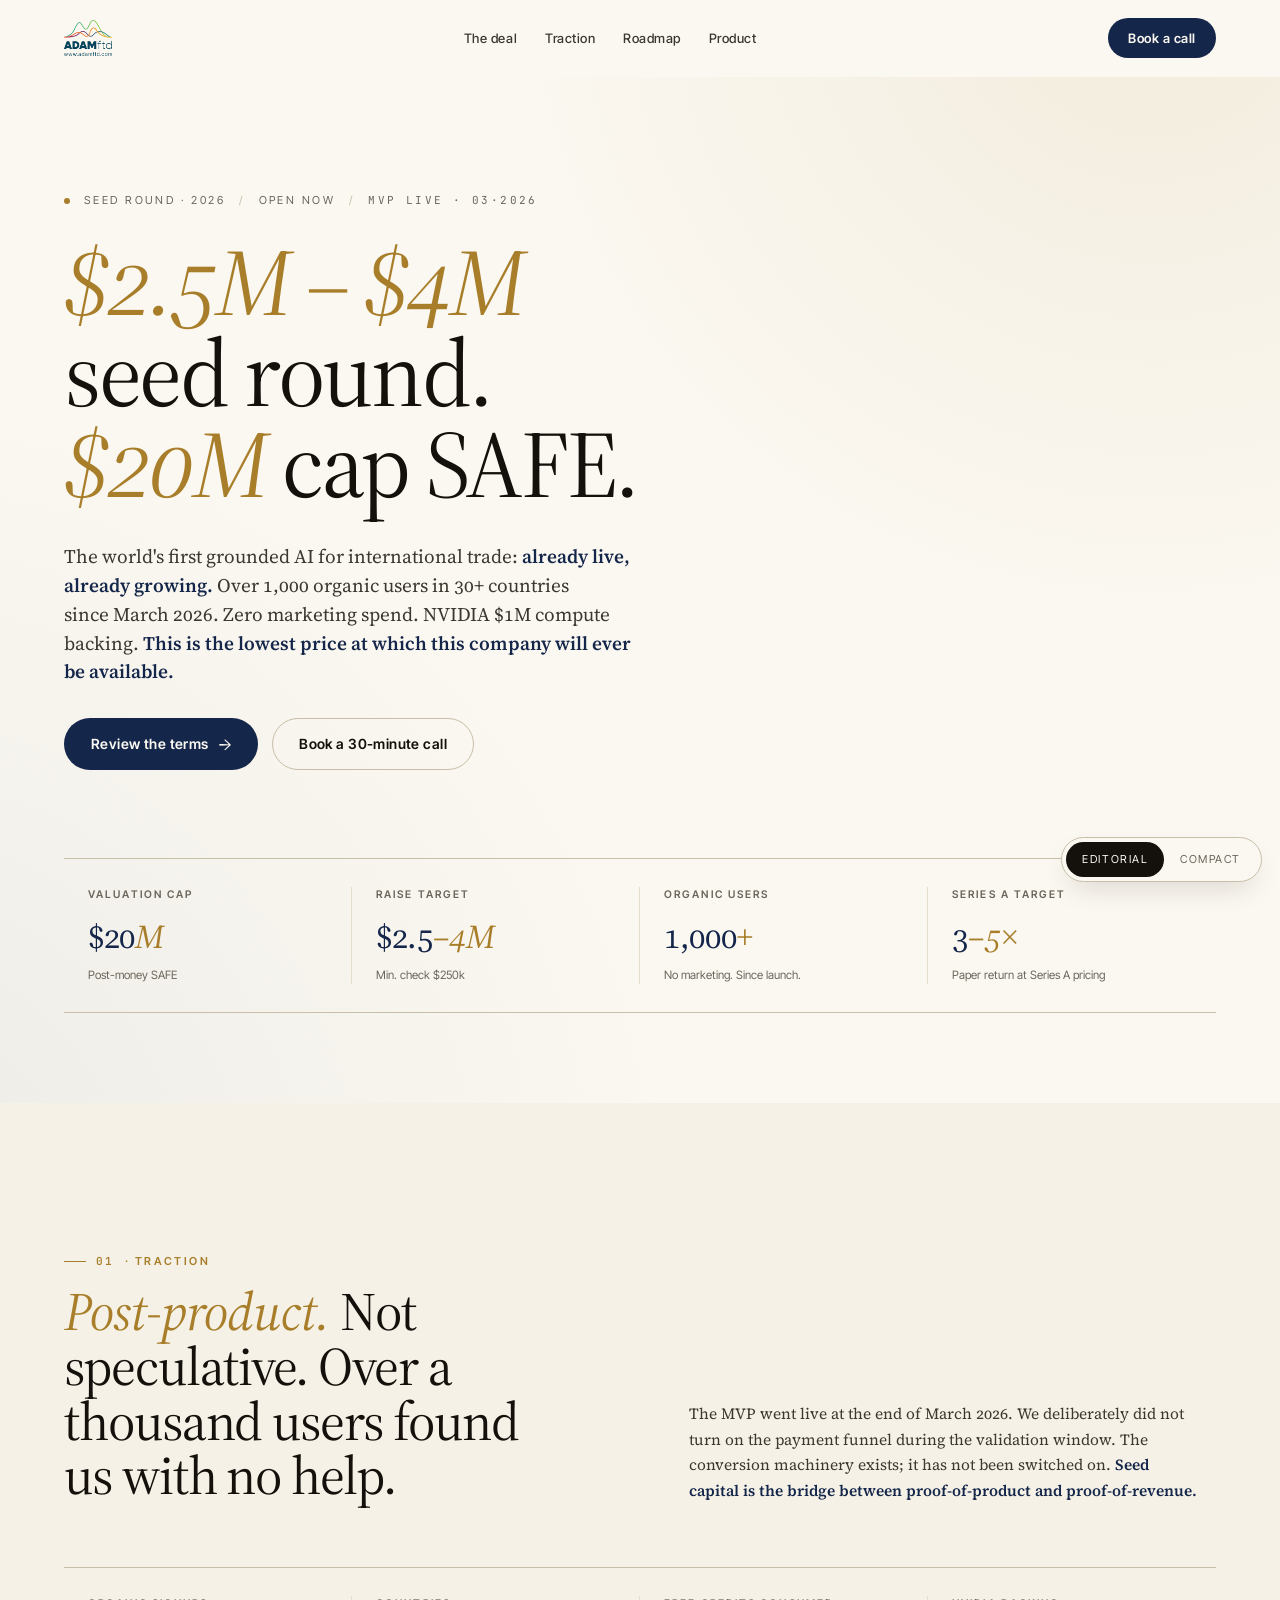
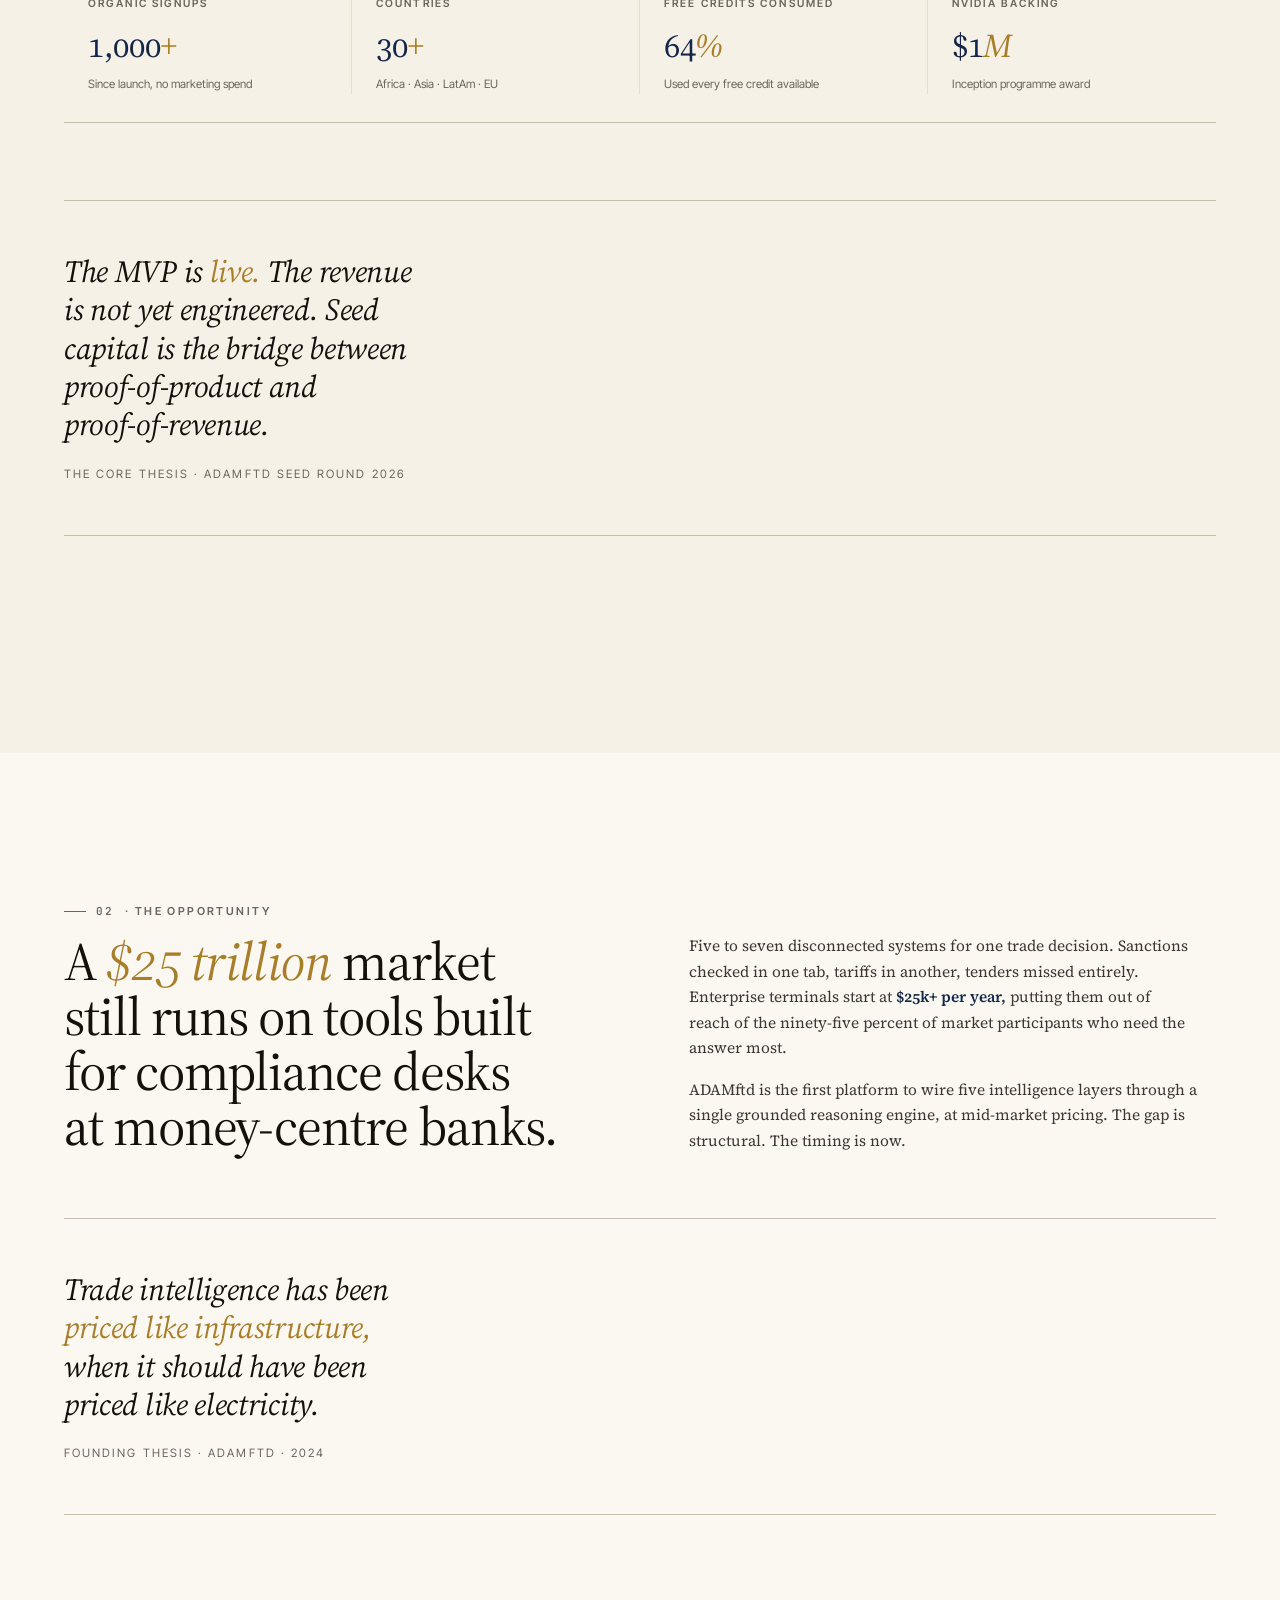
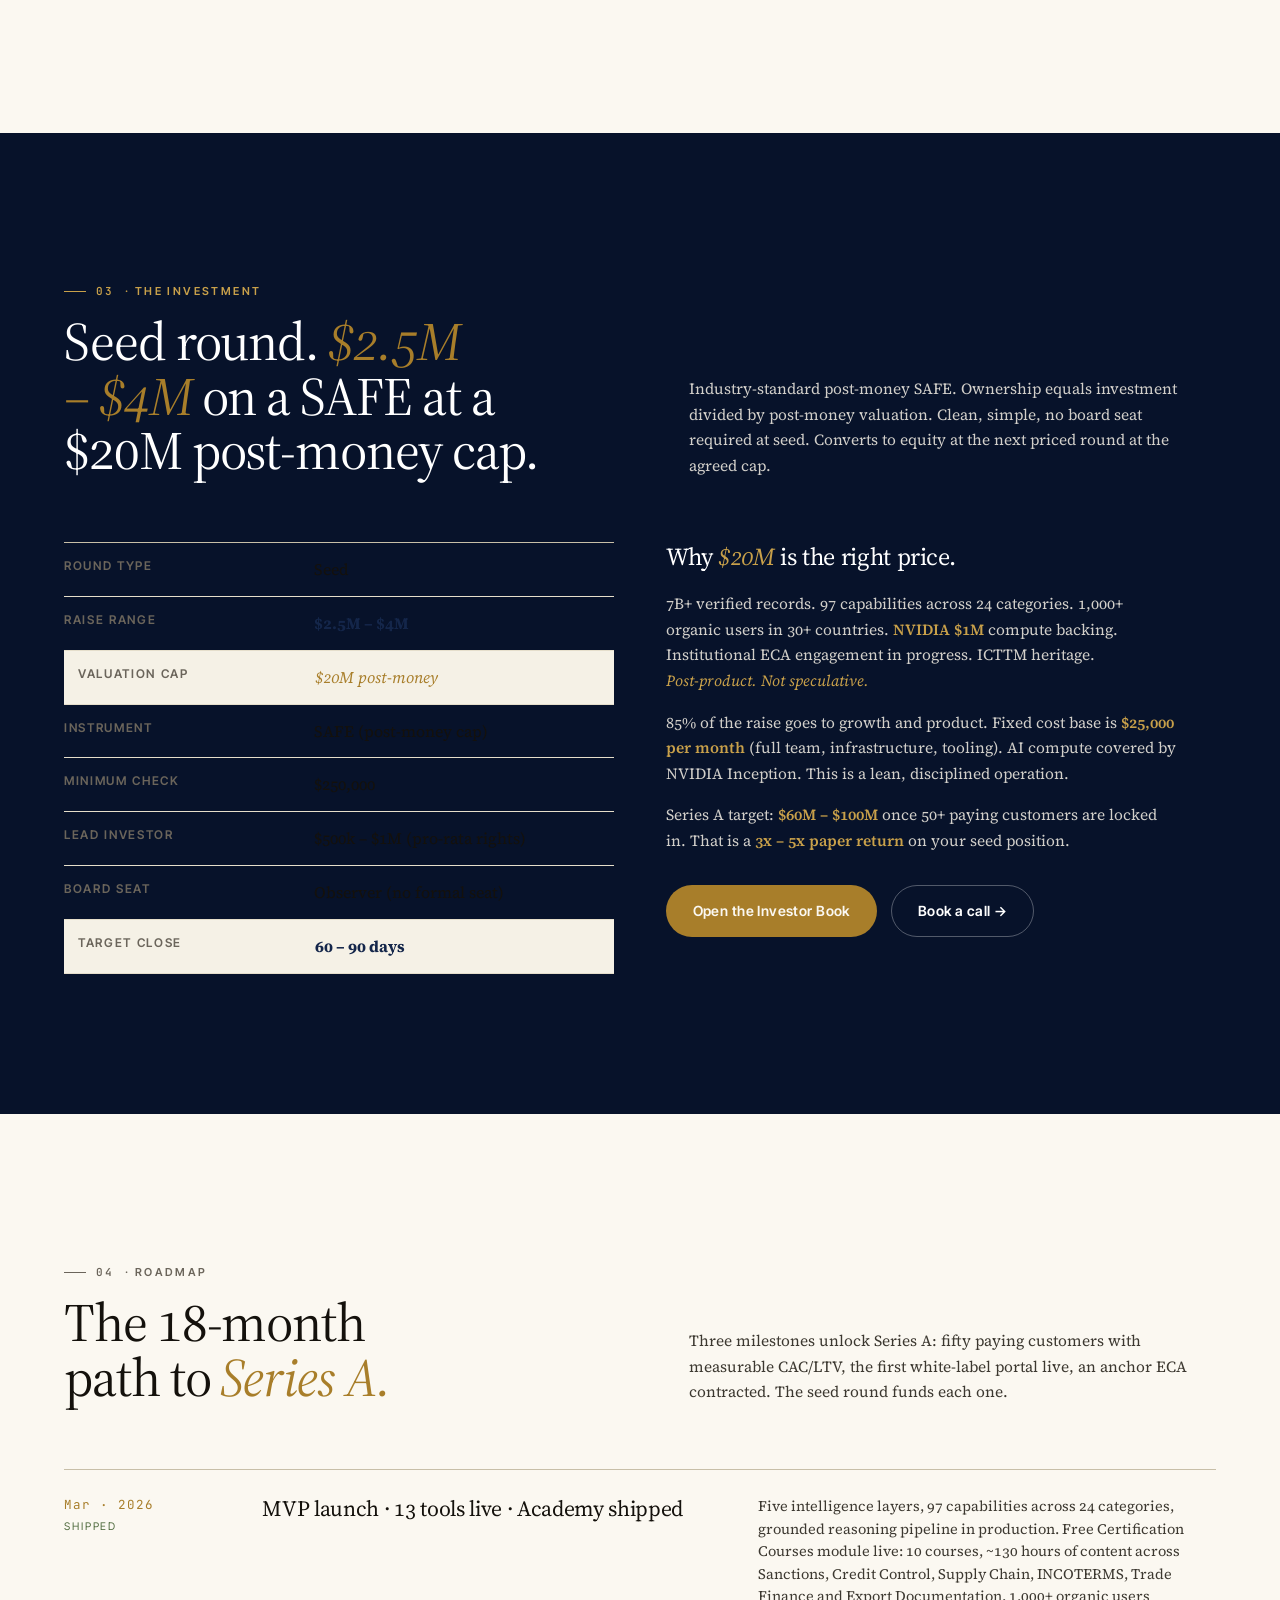
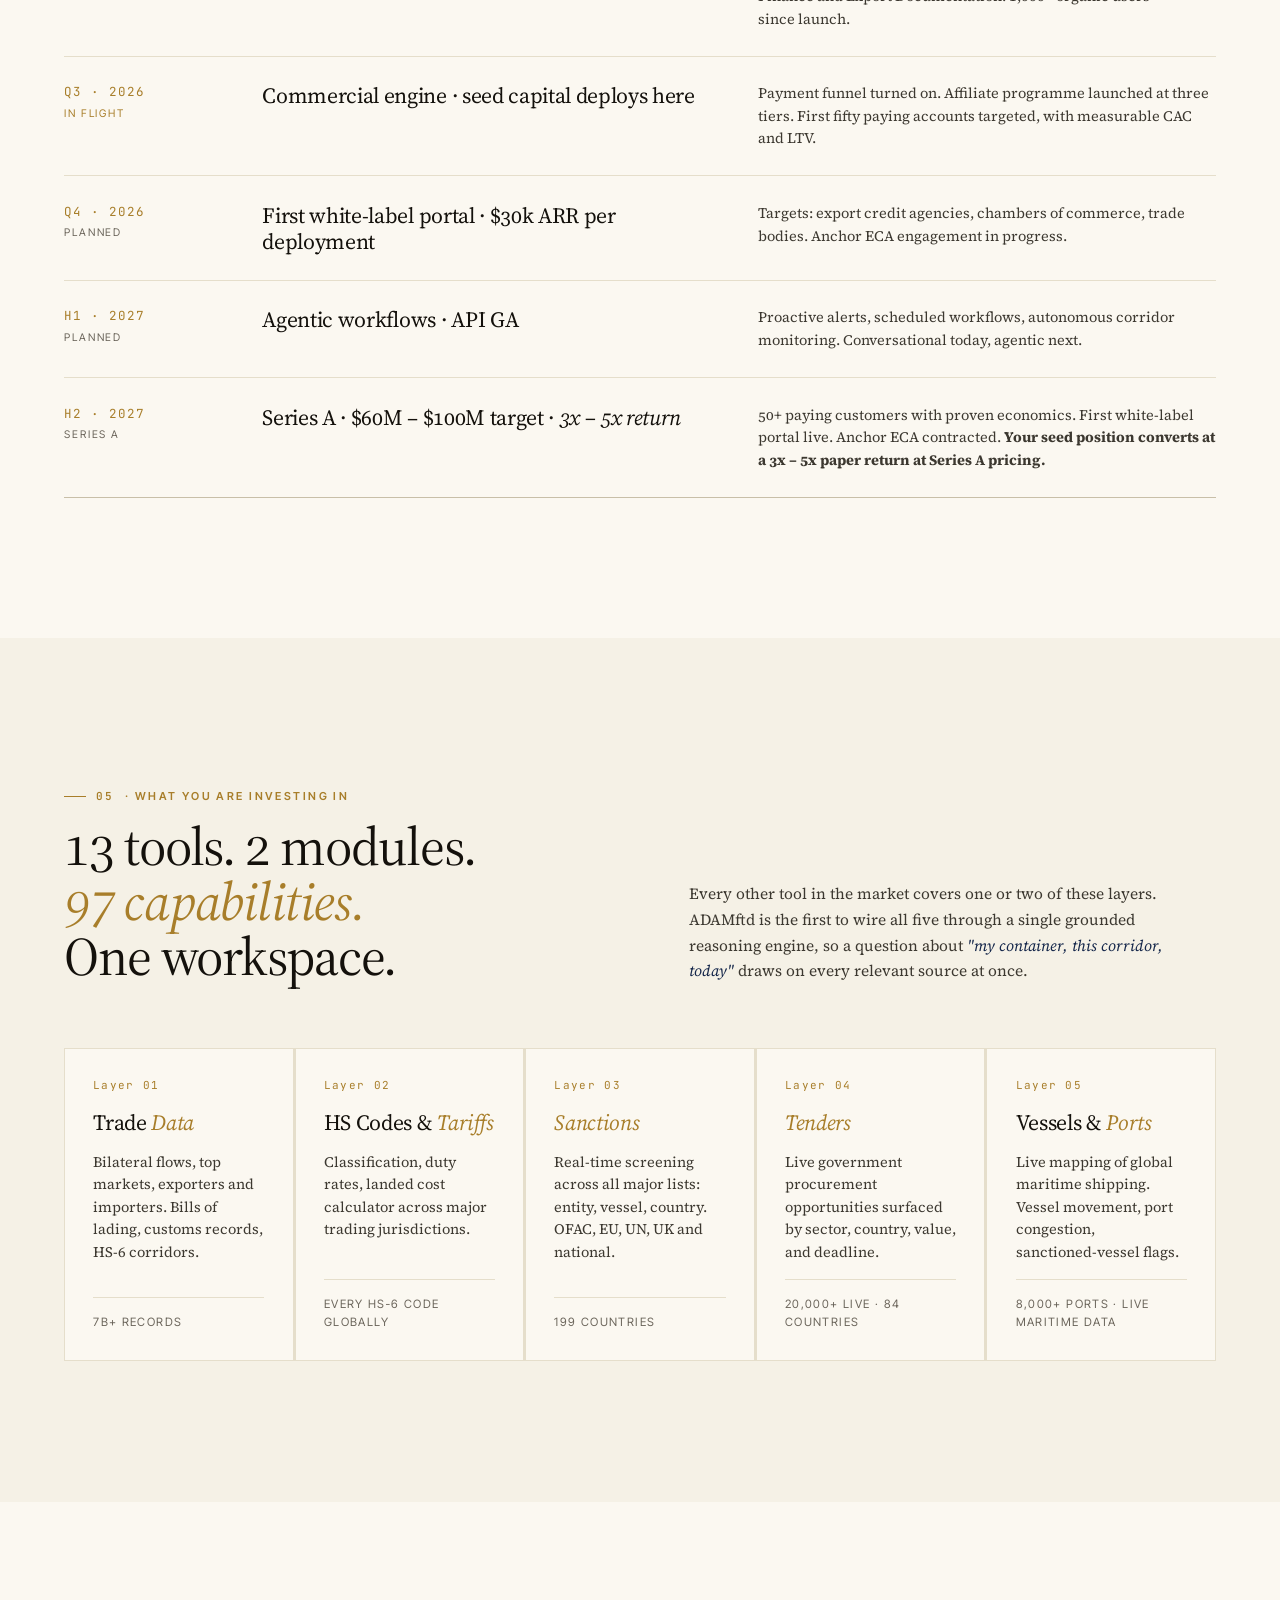
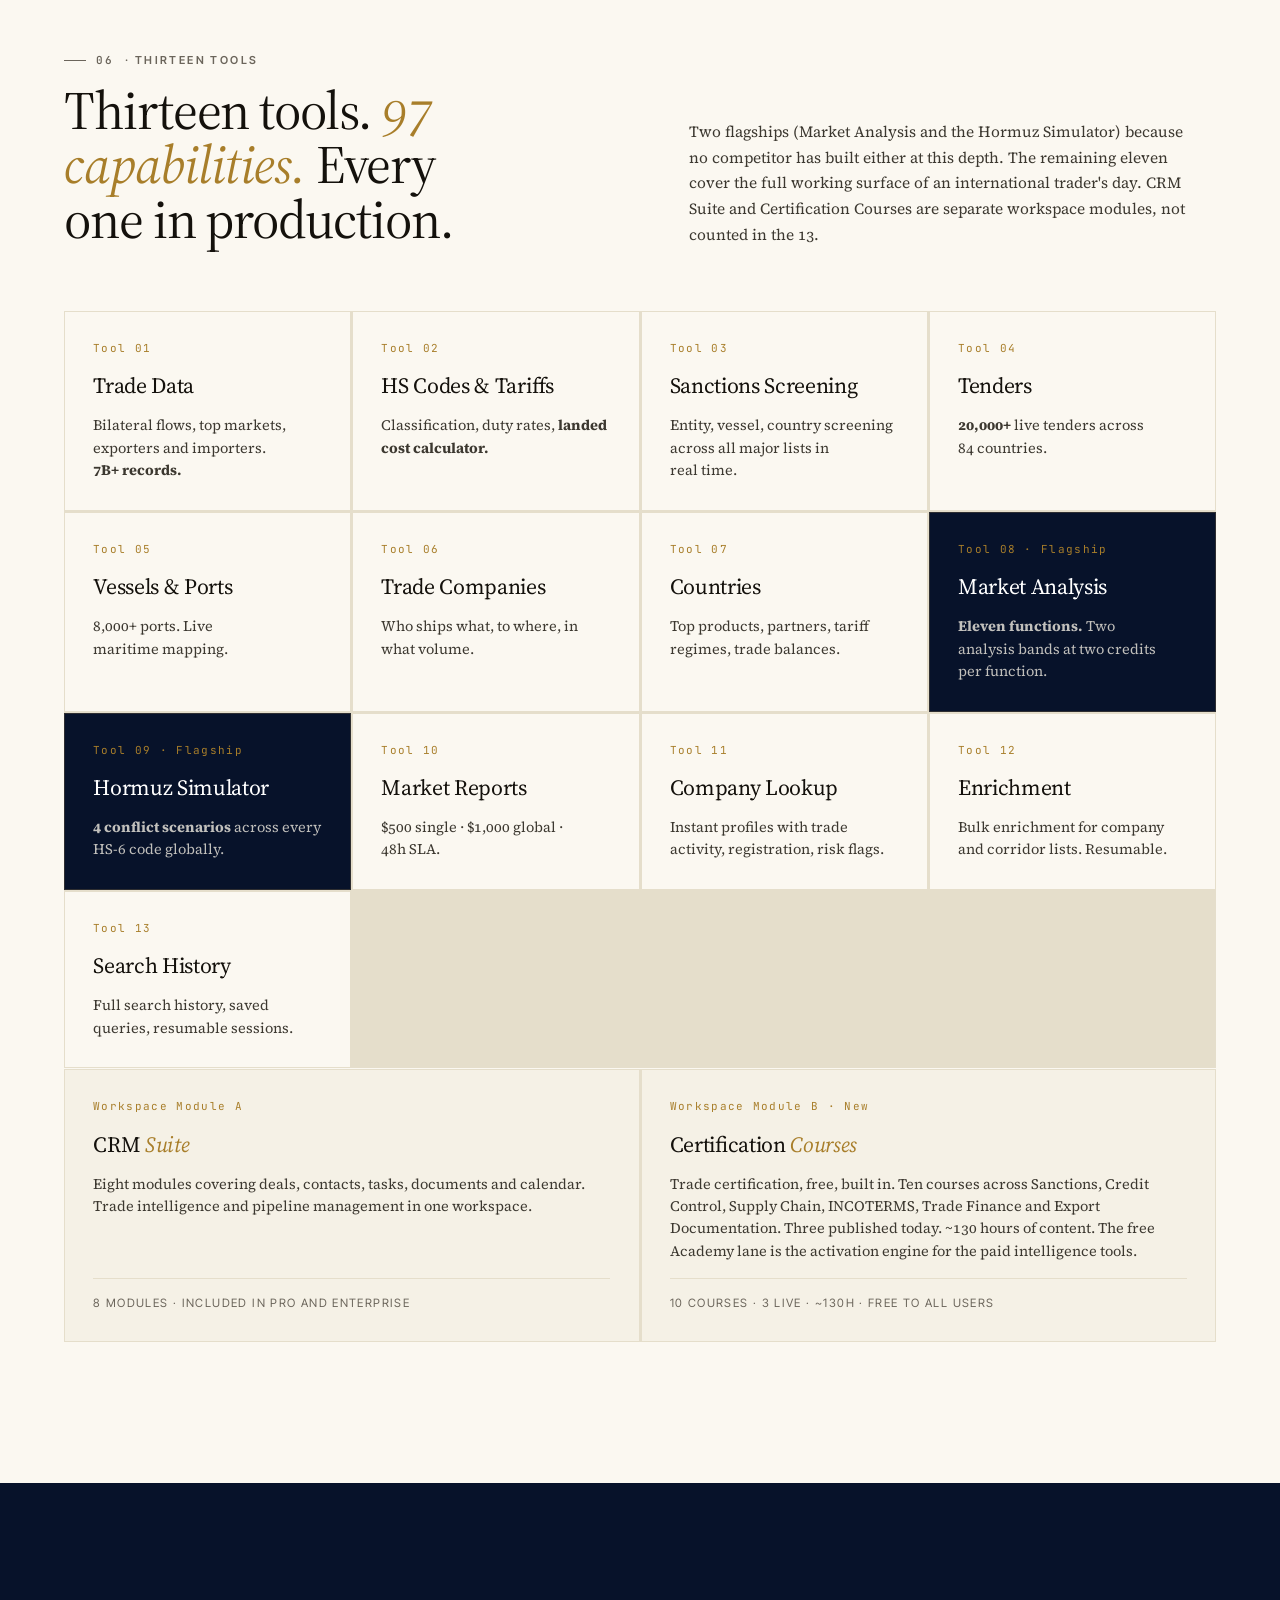
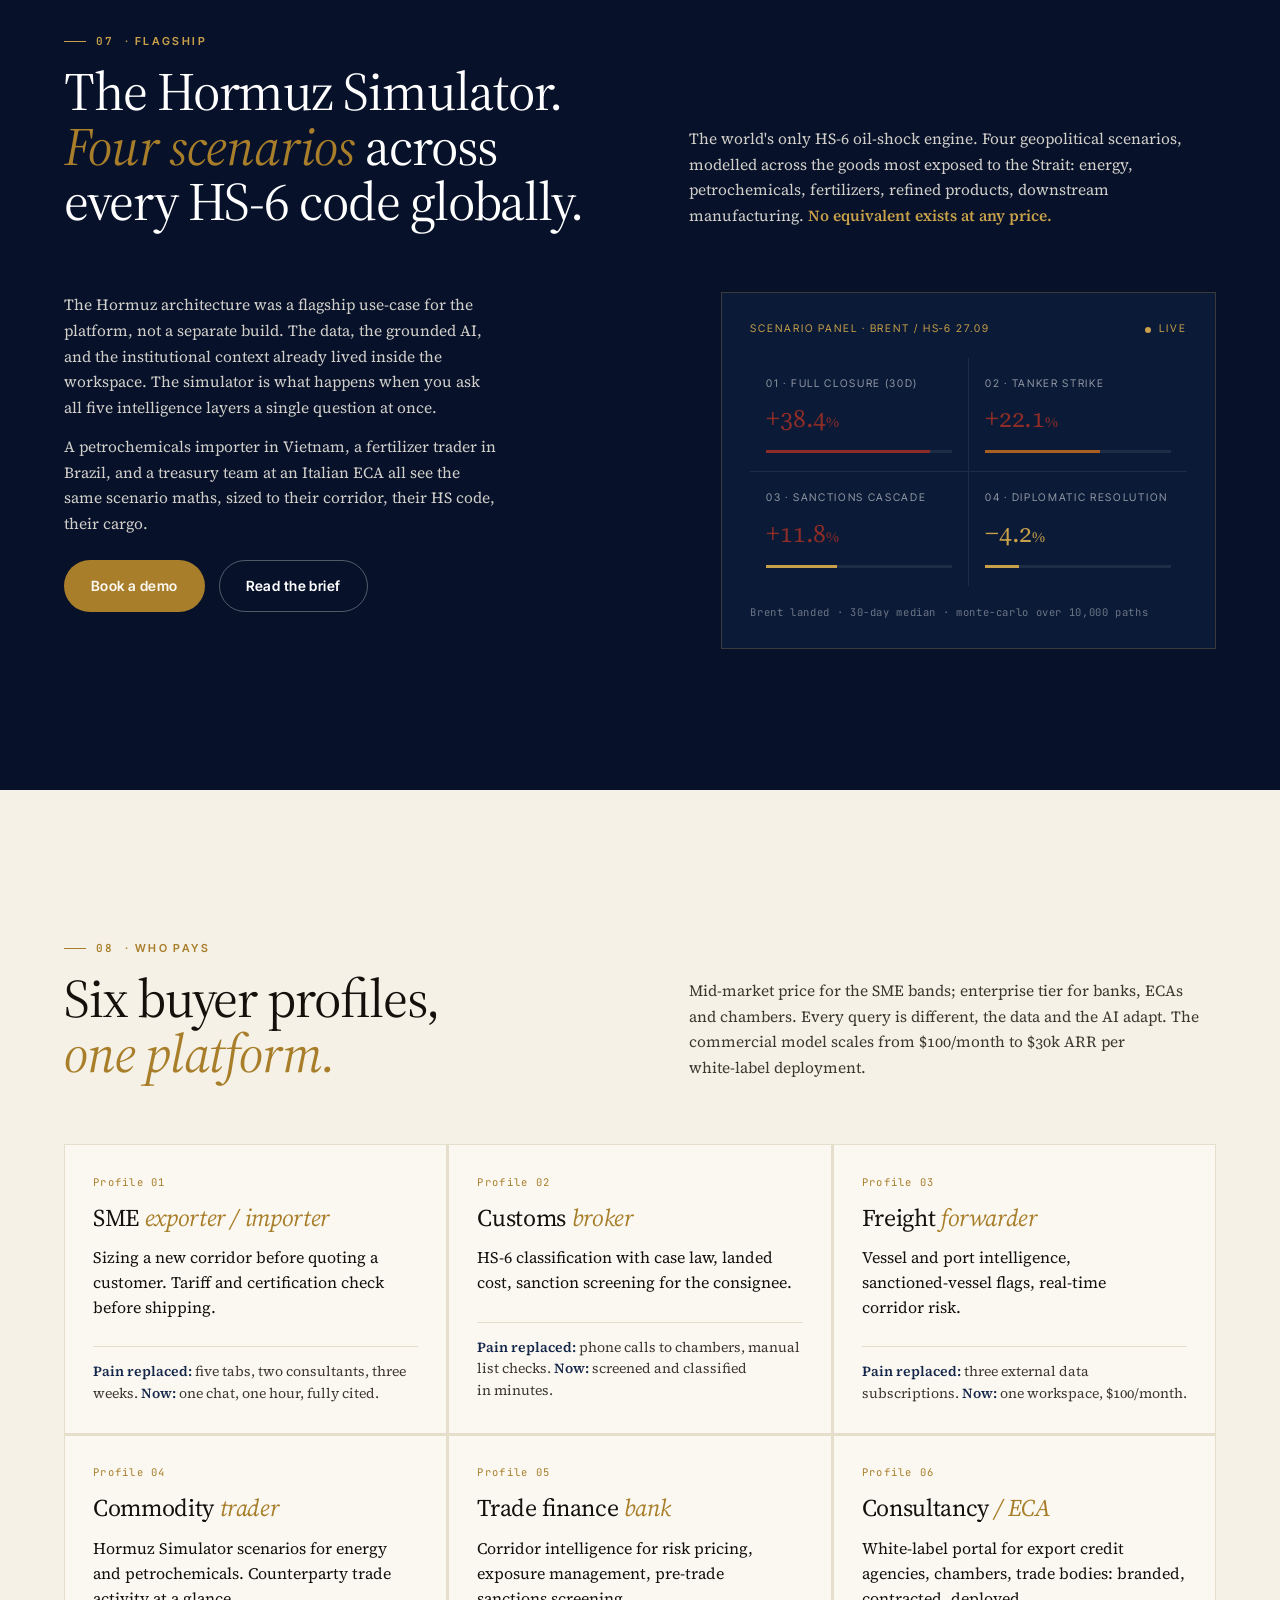
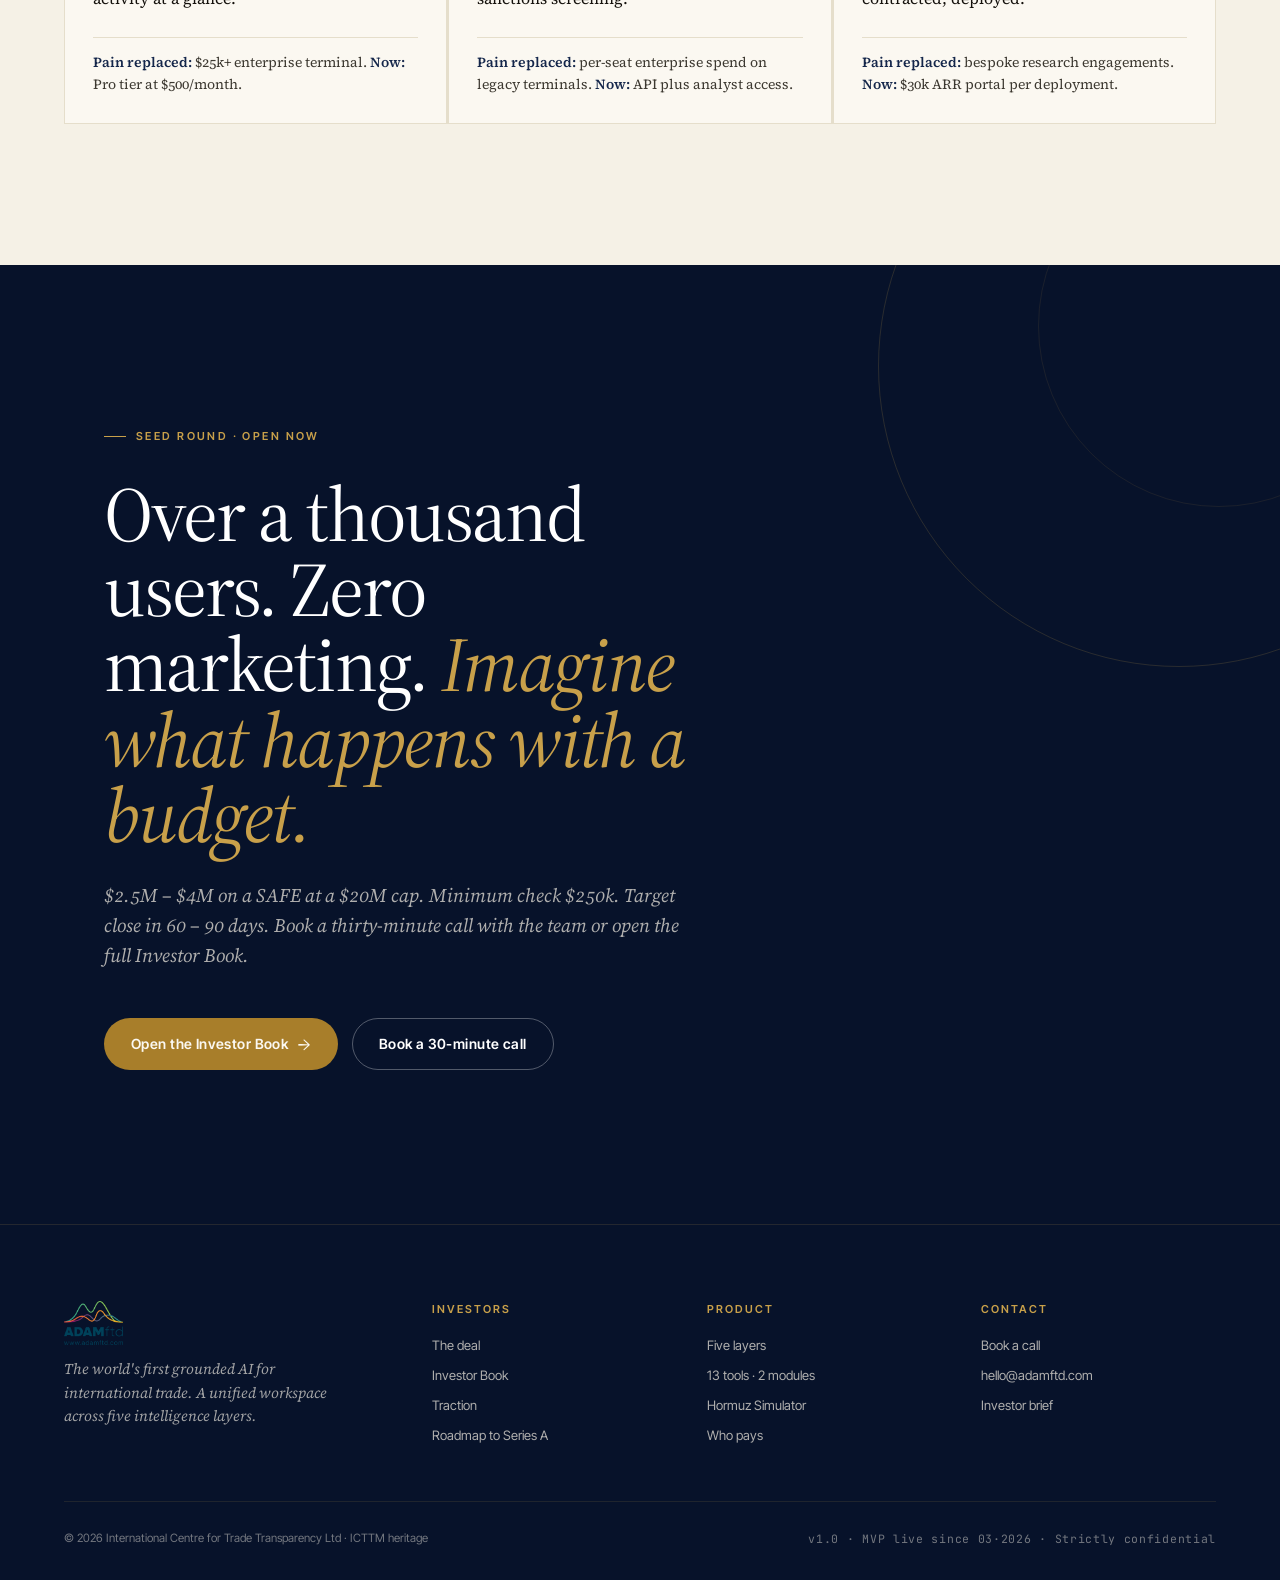
==== commit 20624663: "index.html: 4-point update per review 1. Certification Courses added as Workspace Module B with full" ====
--- a/index.html
+++ b/index.html
@@ -13,9 +13,7 @@
 </head>
 <body>
 
-<!-- ============================================================
-     NAV
-     ============================================================ -->
+<!-- NAV -->
 <header class="nav" id="nav">
   <a href="index.html" class="brand" aria-label="ADAMftd home"><img src="logo.png" alt="ADAMftd" class="brand-logo"></a>
   <nav class="links" aria-label="Primary">
@@ -30,10 +28,8 @@
   </button>
 </header>
 
-<!-- ============================================================
-     HERO — INVESTMENT OPPORTUNITY
-     ============================================================ -->
-<section class="hero" id="hero" data-screen-label="Investment opportunity">
+<!-- HERO -->
+<section class="hero" id="hero">
   <div class="wrap">
     <div class="hero-meta reveal">
       <span class="dot"></span>
@@ -47,7 +43,7 @@
       <em>$2.5M – $4M</em> seed round. <span class="g">$20M</span> cap&nbsp;SAFE.
     </h1>
     <p class="hero-sub reveal">
-      The world's first grounded AI for international trade — <strong>already live, already growing.</strong> Over 1,000 organic users in 30+ countries since March 2026. Zero marketing spend. NVIDIA $1M compute backing. <strong>This is the lowest price at which this company will ever be available.</strong>
+      The world's first grounded AI for international trade: <strong>already live, already growing.</strong> Over 1,000 organic users in 30+ countries since March 2026. Zero marketing spend. NVIDIA $1M compute backing. <strong>This is the lowest price at which this company will ever be available.</strong>
     </p>
     <div class="btn-row reveal">
       <a class="btn btn-primary" href="#terms">Review the terms <span class="arrow">→</span></a>
@@ -79,10 +75,8 @@
   </div>
 </section>
 
-<!-- ============================================================
-     01 · TRACTION — THE PROOF
-     ============================================================ -->
-<section id="traction" class="cream" data-screen-label="Traction">
+<!-- 01 · TRACTION -->
+<section id="traction" class="cream">
   <div class="wrap">
     <div class="section-head reveal">
       <div>
@@ -106,7 +100,7 @@
         <div class="sub">Africa · Asia · LatAm · EU</div>
       </div>
       <div class="cell">
-        <div class="lbl">Free credits fully consumed</div>
+        <div class="lbl">Free credits consumed</div>
         <div class="val">64<em>%</em></div>
         <div class="sub">Used every free credit available</div>
       </div>
@@ -124,10 +118,8 @@
   </div>
 </section>
 
-<!-- ============================================================
-     02 · THE STRUCTURAL GAP — WHY THIS MARKET
-     ============================================================ -->
-<section id="problem" data-screen-label="The structural gap">
+<!-- 02 · THE OPPORTUNITY -->
+<section id="problem">
   <div class="wrap">
     <div class="section-head reveal">
       <div>
@@ -135,22 +127,20 @@
         <h2 class="section-title">A <em>$25 trillion</em> market still runs on tools built for compliance desks at money&#8209;centre banks.</h2>
       </div>
       <div class="right">
-        <p class="body-prose">Five to seven disconnected systems for one trade decision. Sanctions checked in one tab, tariffs in another, tenders missed entirely. Enterprise terminals start at <strong>$25k+ per year</strong> — putting them out of reach of the ninety&#8209;five percent of market participants who need the answer most.</p>
-        <p class="body-prose" style="margin-top:16px">ADAMftd is the first platform to wire five intelligence layers through a single grounded reasoning engine — at mid&#8209;market pricing. The gap is structural. The timing is now.</p>
+        <p class="body-prose">Five to seven disconnected systems for one trade decision. Sanctions checked in one tab, tariffs in another, tenders missed entirely. Enterprise terminals start at <strong>$25k+ per year,</strong> putting them out of reach of the ninety&#8209;five percent of market participants who need the answer most.</p>
+        <p class="body-prose" style="margin-top:16px">ADAMftd is the first platform to wire five intelligence layers through a single grounded reasoning engine, at mid&#8209;market pricing. The gap is structural. The timing is now.</p>
       </div>
     </div>
 
     <div class="pull reveal" style="margin-top:0">
-      <blockquote>Trade intelligence has been <em>priced like infrastructure</em>, when it should have been priced like electricity.</blockquote>
+      <blockquote>Trade intelligence has been <em>priced like infrastructure,</em> when it should have been priced like electricity.</blockquote>
       <div class="attr">Founding thesis · ADAMftd · 2024</div>
     </div>
   </div>
 </section>
 
-<!-- ============================================================
-     03 · INVESTMENT TERMS
-     ============================================================ -->
-<section id="terms" class="dark" data-screen-label="Investment terms">
+<!-- 03 · INVESTMENT TERMS -->
+<section id="terms" class="dark">
   <div class="wrap">
     <div class="section-head reveal">
       <div>
@@ -177,8 +167,8 @@
       <div>
         <h3 style="font-family:var(--serif);font-size:clamp(22px,1.9vw,30px);color:#fff;letter-spacing:-0.015em;line-height:1.2;margin-bottom:20px">Why <em style="color:var(--gold-2)">$20M</em> is the right price.</h3>
         <p class="body-prose">7B+ verified records. 97 capabilities across 24 categories. 1,000+ organic users in 30+ countries. <strong>NVIDIA $1M</strong> compute backing. Institutional ECA engagement in progress. ICTTM heritage. <em>Post&#8209;product. Not speculative.</em></p>
-        <p class="body-prose" style="margin-top:16px">85% of the raise goes to growth and product. Fixed cost base is <strong>$25,000 per month</strong> — full Vietnam team, infrastructure, and tooling. AI compute covered by NVIDIA Inception. This is a lean, disciplined operation.</p>
-        <p class="body-prose" style="margin-top:16px">Series A target: <strong>$60M – $100M</strong> once 50+ paying customers are locked in. That is a <strong>3× – 5× paper return</strong> on your seed position.</p>
+        <p class="body-prose" style="margin-top:16px">85% of the raise goes to growth and product. Fixed cost base is <strong>$25,000 per month</strong> (full team, infrastructure, tooling). AI compute covered by NVIDIA Inception. This is a lean, disciplined operation.</p>
+        <p class="body-prose" style="margin-top:16px">Series A target: <strong>$60M – $100M</strong> once 50+ paying customers are locked in. That is a <strong>3x – 5x paper return</strong> on your seed position.</p>
         <div class="btn-row">
           <a class="btn btn-gold" href="investor-book/ADAMftd Investor Book.html">Open the Investor Book</a>
           <a class="btn btn-dark-ghost" href="https://tidycal.com/gfunaro/adamftd" target="_blank" rel="noopener">Book a call →</a>
@@ -188,10 +178,8 @@
   </div>
 </section>
 
-<!-- ============================================================
-     04 · ROADMAP — PATH TO SERIES A
-     ============================================================ -->
-<section id="roadmap" data-screen-label="Roadmap">
+<!-- 04 · ROADMAP -->
+<section id="roadmap">
   <div class="wrap">
     <div class="section-head reveal">
       <div>
@@ -209,8 +197,8 @@
           <div class="rm-when">Mar · 2026</div>
           <div class="rm-status done">Shipped</div>
         </div>
-        <h3 class="rm-title">MVP launch · all 13 tools live</h3>
-        <p class="rm-body">Five intelligence layers, ninety&#8209;seven capabilities, grounded reasoning pipeline in production. 1,000+ organic users since launch.</p>
+        <h3 class="rm-title">MVP launch · 13 tools live · Academy shipped</h3>
+        <p class="rm-body">Five intelligence layers, 97 capabilities across 24 categories, grounded reasoning pipeline in production. Free Certification Courses module live: 10 courses, ~130 hours of content across Sanctions, Credit Control, Supply Chain, INCOTERMS, Trade Finance and Export Documentation. 1,000+ organic users since launch.</p>
       </div>
       <div class="row">
         <div>
@@ -241,25 +229,23 @@
           <div class="rm-when">H2 · 2027</div>
           <div class="rm-status">Series A</div>
         </div>
-        <h3 class="rm-title">Series A · $60M – $100M target · <em>3× – 5× return</em></h3>
-        <p class="rm-body">50+ paying customers with proven economics. First white&#8209;label portal live. Anchor ECA contracted. <strong>Your seed position converts at a 3× – 5× paper return at Series A pricing.</strong></p>
-      </div>
-    </div>
-  </div>
-</section>
-
-<!-- ============================================================
-     05 · THE PRODUCT — FIVE INTELLIGENCE LAYERS
-     ============================================================ -->
-<section id="product" class="cream" data-screen-label="Five intelligence layers">
+        <h3 class="rm-title">Series A · $60M – $100M target · <em>3x – 5x return</em></h3>
+        <p class="rm-body">50+ paying customers with proven economics. First white&#8209;label portal live. Anchor ECA contracted. <strong>Your seed position converts at a 3x – 5x paper return at Series A pricing.</strong></p>
+      </div>
+    </div>
+  </div>
+</section>
+
+<!-- 05 · FIVE INTELLIGENCE LAYERS -->
+<section id="product" class="cream">
   <div class="wrap">
     <div class="section-head reveal">
       <div>
         <div class="eyebrow"><span class="mono">05</span> · What you are investing in</div>
-        <h2 class="section-title">One workspace. <em>Five layers.</em> Ninety&#8209;seven capabilities. In production.</h2>
-      </div>
-      <div class="right">
-        <p class="body-prose">Every other tool in the market covers one or two of these layers. ADAMftd is the first to wire all five through a single grounded reasoning engine — so a question about <em>"my container, this corridor, today"</em> draws on every relevant source at once.</p>
+        <h2 class="section-title">13 tools. 2 modules. <em>97 capabilities.</em> One workspace.</h2>
+      </div>
+      <div class="right">
+        <p class="body-prose">Every other tool in the market covers one or two of these layers. ADAMftd is the first to wire all five through a single grounded reasoning engine, so a question about <em>"my container, this corridor, today"</em> draws on every relevant source at once.</p>
       </div>
     </div>
 
@@ -292,24 +278,22 @@
         <div class="card-num">Layer 05</div>
         <h3 class="card-title">Vessels &amp; <em>Ports</em></h3>
         <p class="card-body">Live mapping of global maritime shipping. Vessel movement, port congestion, sanctioned&#8209;vessel flags.</p>
-        <div class="card-meta">7,300+ vessels · 8,000+ ports</div>
-      </div>
-    </div>
-  </div>
-</section>
-
-<!-- ============================================================
-     06 · THE 13 TOOLS
-     ============================================================ -->
-<section id="tools" data-screen-label="Thirteen tools">
+        <div class="card-meta">8,000+ ports · live maritime data</div>
+      </div>
+    </div>
+  </div>
+</section>
+
+<!-- 06 · 13 TOOLS -->
+<section id="tools">
   <div class="wrap">
     <div class="section-head reveal">
       <div>
         <div class="eyebrow ink"><span class="mono">06</span> · Thirteen tools</div>
-        <h2 class="section-title">Thirteen tools. <em>Ninety&#8209;seven capabilities.</em> Every one in production.</h2>
-      </div>
-      <div class="right">
-        <p class="body-prose">Two flagships — Market Analysis and the Hormuz Simulator — because no competitor has built either at this depth. The remaining eleven cover the full working surface of an international trader's day.</p>
+        <h2 class="section-title">Thirteen tools. <em>97 capabilities.</em> Every one in production.</h2>
+      </div>
+      <div class="right">
+        <p class="body-prose">Two flagships (Market Analysis and the Hormuz Simulator) because no competitor has built either at this depth. The remaining eleven cover the full working surface of an international trader's day. CRM Suite and Certification Courses are separate workspace modules, not counted in the 13.</p>
       </div>
     </div>
 
@@ -318,23 +302,37 @@
       <div class="card"><div class="card-num">Tool 02</div><h3 class="card-title">HS Codes &amp; Tariffs</h3><p class="card-body">Classification, duty rates, <strong>landed cost calculator.</strong></p></div>
       <div class="card"><div class="card-num">Tool 03</div><h3 class="card-title">Sanctions Screening</h3><p class="card-body">Entity, vessel, country screening across all major lists in real time.</p></div>
       <div class="card"><div class="card-num">Tool 04</div><h3 class="card-title">Tenders</h3><p class="card-body"><strong>20,000+</strong> live tenders across 84 countries.</p></div>
-      <div class="card"><div class="card-num">Tool 05</div><h3 class="card-title">Vessels &amp; Ports</h3><p class="card-body">7,300+ vessels, 8,000+ ports. Live maritime mapping.</p></div>
+      <div class="card"><div class="card-num">Tool 05</div><h3 class="card-title">Vessels &amp; Ports</h3><p class="card-body">8,000+ ports. Live maritime mapping.</p></div>
       <div class="card"><div class="card-num">Tool 06</div><h3 class="card-title">Trade Companies</h3><p class="card-body">Who ships what, to where, in what volume.</p></div>
       <div class="card"><div class="card-num">Tool 07</div><h3 class="card-title">Countries</h3><p class="card-body">Top products, partners, tariff regimes, trade balances.</p></div>
       <div class="card dark"><div class="card-num">Tool 08 · Flagship</div><h3 class="card-title">Market Analysis</h3><p class="card-body"><strong>Eleven functions.</strong> Two analysis bands at two credits per function.</p></div>
       <div class="card dark"><div class="card-num">Tool 09 · Flagship</div><h3 class="card-title">Hormuz Simulator</h3><p class="card-body"><strong>4 conflict scenarios</strong> across every HS&#8209;6 code globally.</p></div>
       <div class="card"><div class="card-num">Tool 10</div><h3 class="card-title">Market Reports</h3><p class="card-body">$500 single · $1,000 global · 48h SLA.</p></div>
       <div class="card"><div class="card-num">Tool 11</div><h3 class="card-title">Company Lookup</h3><p class="card-body">Instant profiles with trade activity, registration, risk flags.</p></div>
-      <div class="card"><div class="card-num">Tool 12</div><h3 class="card-title">CRM Suite</h3><p class="card-body"><strong>8 modules.</strong> Deals, contacts, tasks, documents, calendar.</p></div>
-      <div class="card"><div class="card-num">Tool 13</div><h3 class="card-title">Enrichment + History</h3><p class="card-body">Bulk enrichment for company / corridor lists. Resumable.</p></div>
-    </div>
-  </div>
-</section>
-
-<!-- ============================================================
-     07 · HORMUZ SIMULATOR (flagship — dark)
-     ============================================================ -->
-<section id="hormuz" class="dark" data-screen-label="Hormuz Simulator">
+      <div class="card"><div class="card-num">Tool 12</div><h3 class="card-title">Enrichment</h3><p class="card-body">Bulk enrichment for company and corridor lists. Resumable.</p></div>
+      <div class="card"><div class="card-num">Tool 13</div><h3 class="card-title">Search History</h3><p class="card-body">Full search history, saved queries, resumable sessions.</p></div>
+    </div>
+
+    <!-- Workspace Modules callout -->
+    <div class="grid grid-2 reveal" style="margin-top:1px">
+      <div class="card" style="background:var(--paper-2)">
+        <div class="card-num">Workspace Module A</div>
+        <h3 class="card-title">CRM <em>Suite</em></h3>
+        <p class="card-body">Eight modules covering deals, contacts, tasks, documents and calendar. Trade intelligence and pipeline management in one workspace.</p>
+        <div class="card-meta">8 modules · included in Pro and Enterprise</div>
+      </div>
+      <div class="card" style="background:var(--paper-2)">
+        <div class="card-num">Workspace Module B · <span style="color:var(--gold)">New</span></div>
+        <h3 class="card-title">Certification <em>Courses</em></h3>
+        <p class="card-body">Trade certification, free, built in. Ten courses across Sanctions, Credit Control, Supply Chain, INCOTERMS, Trade Finance and Export Documentation. Three published today. ~130 hours of content. The free Academy lane is the activation engine for the paid intelligence tools.</p>
+        <div class="card-meta">10 courses · 3 live · ~130h · free to all users</div>
+      </div>
+    </div>
+  </div>
+</section>
+
+<!-- 07 · HORMUZ SIMULATOR -->
+<section id="hormuz" class="dark">
   <div class="wrap">
     <div class="section-head reveal">
       <div>
@@ -342,15 +340,15 @@
         <h2 class="section-title">The Hormuz Simulator. <em>Four scenarios</em> across every HS&#8209;6 code globally.</h2>
       </div>
       <div class="right">
-        <p class="body-prose">The world's only HS&#8209;6 oil&#8209;shock engine. Four geopolitical scenarios, modelled across the goods most exposed to the Strait — energy, petrochemicals, fertilizers, refined products, downstream manufacturing. <strong>No equivalent exists at any price.</strong></p>
+        <p class="body-prose">The world's only HS&#8209;6 oil&#8209;shock engine. Four geopolitical scenarios, modelled across the goods most exposed to the Strait: energy, petrochemicals, fertilizers, refined products, downstream manufacturing. <strong>No equivalent exists at any price.</strong></p>
       </div>
     </div>
 
     <div class="hormuz-grid reveal">
       <div>
         <div class="body-prose" style="max-width:54ch">
-          <p>The Hormuz architecture was a flagship use&#8209;case for the platform, not a separate build. The data, the grounded AI, and the institutional context already lived inside the workspace; the simulator is what happens when you ask all five intelligence layers a single question at once.</p>
-          <p>A petrochemicals importer in Vietnam, a fertilizer trader in Brazil, and a treasury team at an Italian ECA all see the same scenario maths — sized to their corridor, their HS code, their cargo.</p>
+          <p>The Hormuz architecture was a flagship use&#8209;case for the platform, not a separate build. The data, the grounded AI, and the institutional context already lived inside the workspace. The simulator is what happens when you ask all five intelligence layers a single question at once.</p>
+          <p>A petrochemicals importer in Vietnam, a fertilizer trader in Brazil, and a treasury team at an Italian ECA all see the same scenario maths, sized to their corridor, their HS code, their cargo.</p>
         </div>
         <div class="btn-row" style="margin-top:24px">
           <a class="btn btn-gold" href="https://tidycal.com/gfunaro/adamftd" target="_blank" rel="noopener">Book a demo</a>
@@ -390,10 +388,8 @@
   </div>
 </section>
 
-<!-- ============================================================
-     08 · USE CASES
-     ============================================================ -->
-<section id="use-cases" class="cream" data-screen-label="Use cases">
+<!-- 08 · USE CASES -->
+<section id="use-cases" class="cream">
   <div class="wrap">
     <div class="section-head reveal">
       <div>
@@ -401,7 +397,7 @@
         <h2 class="section-title">Six buyer profiles, <em>one platform.</em></h2>
       </div>
       <div class="right">
-        <p class="body-prose">Mid&#8209;market price for the SME bands; enterprise tier for banks, ECAs and chambers. Every query is different — the data and the AI adapt. The commercial model scales from $100/month to $30k ARR per white&#8209;label deployment.</p>
+        <p class="body-prose">Mid&#8209;market price for the SME bands; enterprise tier for banks, ECAs and chambers. Every query is different, the data and the AI adapt. The commercial model scales from $100/month to $30k ARR per white&#8209;label deployment.</p>
       </div>
     </div>
 
@@ -422,34 +418,32 @@
         <div class="uc-tag">Profile 03</div>
         <h3 class="uc-name">Freight <em>forwarder</em></h3>
         <p class="card-body">Vessel and port intelligence, sanctioned&#8209;vessel flags, real&#8209;time corridor risk.</p>
-        <p class="uc-pain"><strong>Pain replaced:</strong> three external data subscriptions. <strong>Now:</strong> one workspace, $100 / month.</p>
+        <p class="uc-pain"><strong>Pain replaced:</strong> three external data subscriptions. <strong>Now:</strong> one workspace, $100/month.</p>
       </div>
       <div class="use-card">
         <div class="uc-tag">Profile 04</div>
         <h3 class="uc-name">Commodity <em>trader</em></h3>
         <p class="card-body">Hormuz Simulator scenarios for energy and petrochemicals. Counterparty trade activity at a glance.</p>
-        <p class="uc-pain"><strong>Pain replaced:</strong> $25k+ enterprise terminal. <strong>Now:</strong> Pro tier at $500 / month.</p>
+        <p class="uc-pain"><strong>Pain replaced:</strong> $25k+ enterprise terminal. <strong>Now:</strong> Pro tier at $500/month.</p>
       </div>
       <div class="use-card">
         <div class="uc-tag">Profile 05</div>
         <h3 class="uc-name">Trade finance <em>bank</em></h3>
         <p class="card-body">Corridor intelligence for risk pricing, exposure management, pre&#8209;trade sanctions screening.</p>
-        <p class="uc-pain"><strong>Pain replaced:</strong> per&#8209;seat enterprise spend on legacy terminals. <strong>Now:</strong> API + analyst access.</p>
+        <p class="uc-pain"><strong>Pain replaced:</strong> per&#8209;seat enterprise spend on legacy terminals. <strong>Now:</strong> API plus analyst access.</p>
       </div>
       <div class="use-card">
         <div class="uc-tag">Profile 06</div>
         <h3 class="uc-name">Consultancy <em>/ ECA</em></h3>
-        <p class="card-body">White&#8209;label portal for export credit agencies, chambers, trade bodies — branded, contracted, deployed.</p>
+        <p class="card-body">White&#8209;label portal for export credit agencies, chambers, trade bodies: branded, contracted, deployed.</p>
         <p class="uc-pain"><strong>Pain replaced:</strong> bespoke research engagements. <strong>Now:</strong> $30k ARR portal per deployment.</p>
       </div>
     </div>
   </div>
 </section>
 
-<!-- ============================================================
-     09 · FINAL CTA
-     ============================================================ -->
-<section id="cta" class="final" data-screen-label="Final CTA">
+<!-- 09 · FINAL CTA -->
+<section id="cta" class="final">
   <div class="wrap">
     <div class="eyebrow paper reveal" style="margin-bottom:32px">Seed Round · Open Now</div>
     <h2 class="reveal">
@@ -463,9 +457,7 @@
   </div>
 </section>
 
-<!-- ============================================================
-     FOOTER
-     ============================================================ -->
+<!-- FOOTER -->
 <footer>
   <div class="grid-foot">
     <div>
@@ -485,7 +477,7 @@
       <h5>Product</h5>
       <ul>
         <li><a href="#product">Five layers</a></li>
-        <li><a href="#tools">Thirteen tools</a></li>
+        <li><a href="#tools">13 tools · 2 modules</a></li>
         <li><a href="#hormuz">Hormuz Simulator</a></li>
         <li><a href="#use-cases">Who pays</a></li>
       </ul>
--- a/style.css
+++ b/style.css
@@ -116,7 +116,7 @@
   font-weight: 400;
   text-wrap: balance;
 }
-.display em { font-style: italic; color: var(--navy); font-weight: 400; }
+.display em { font-style: italic; color: var(--gold); font-weight: 400; }
 .display .g { color: var(--gold); font-style: italic; }
 
 .section-title {
@@ -127,7 +127,7 @@
   text-wrap: balance;
   margin-top: 14px;
 }
-.section-title em { font-style: italic; color: var(--navy); }
+.section-title em { font-style: italic; color: var(--gold); }
 .section-title .g { color: var(--gold); font-style: italic; }
 
 .deck {
@@ -423,7 +423,7 @@
   letter-spacing: -0.015em;
   color: var(--ink);
 }
-.card .card-title em { font-style: italic; color: var(--navy); }
+.card .card-title em { font-style: italic; color: var(--gold); }
 .card .card-body {
   font-size: 14.5px;
   line-height: 1.55;
@@ -855,7 +855,7 @@
   letter-spacing: -0.015em;
   color: var(--ink);
 }
-.use-card .uc-name em { font-style: italic; color: var(--navy); }
+.use-card .uc-name em { font-style: italic; color: var(--gold); }
 .use-card .uc-pain {
   font-size: 14px;
   line-height: 1.55;
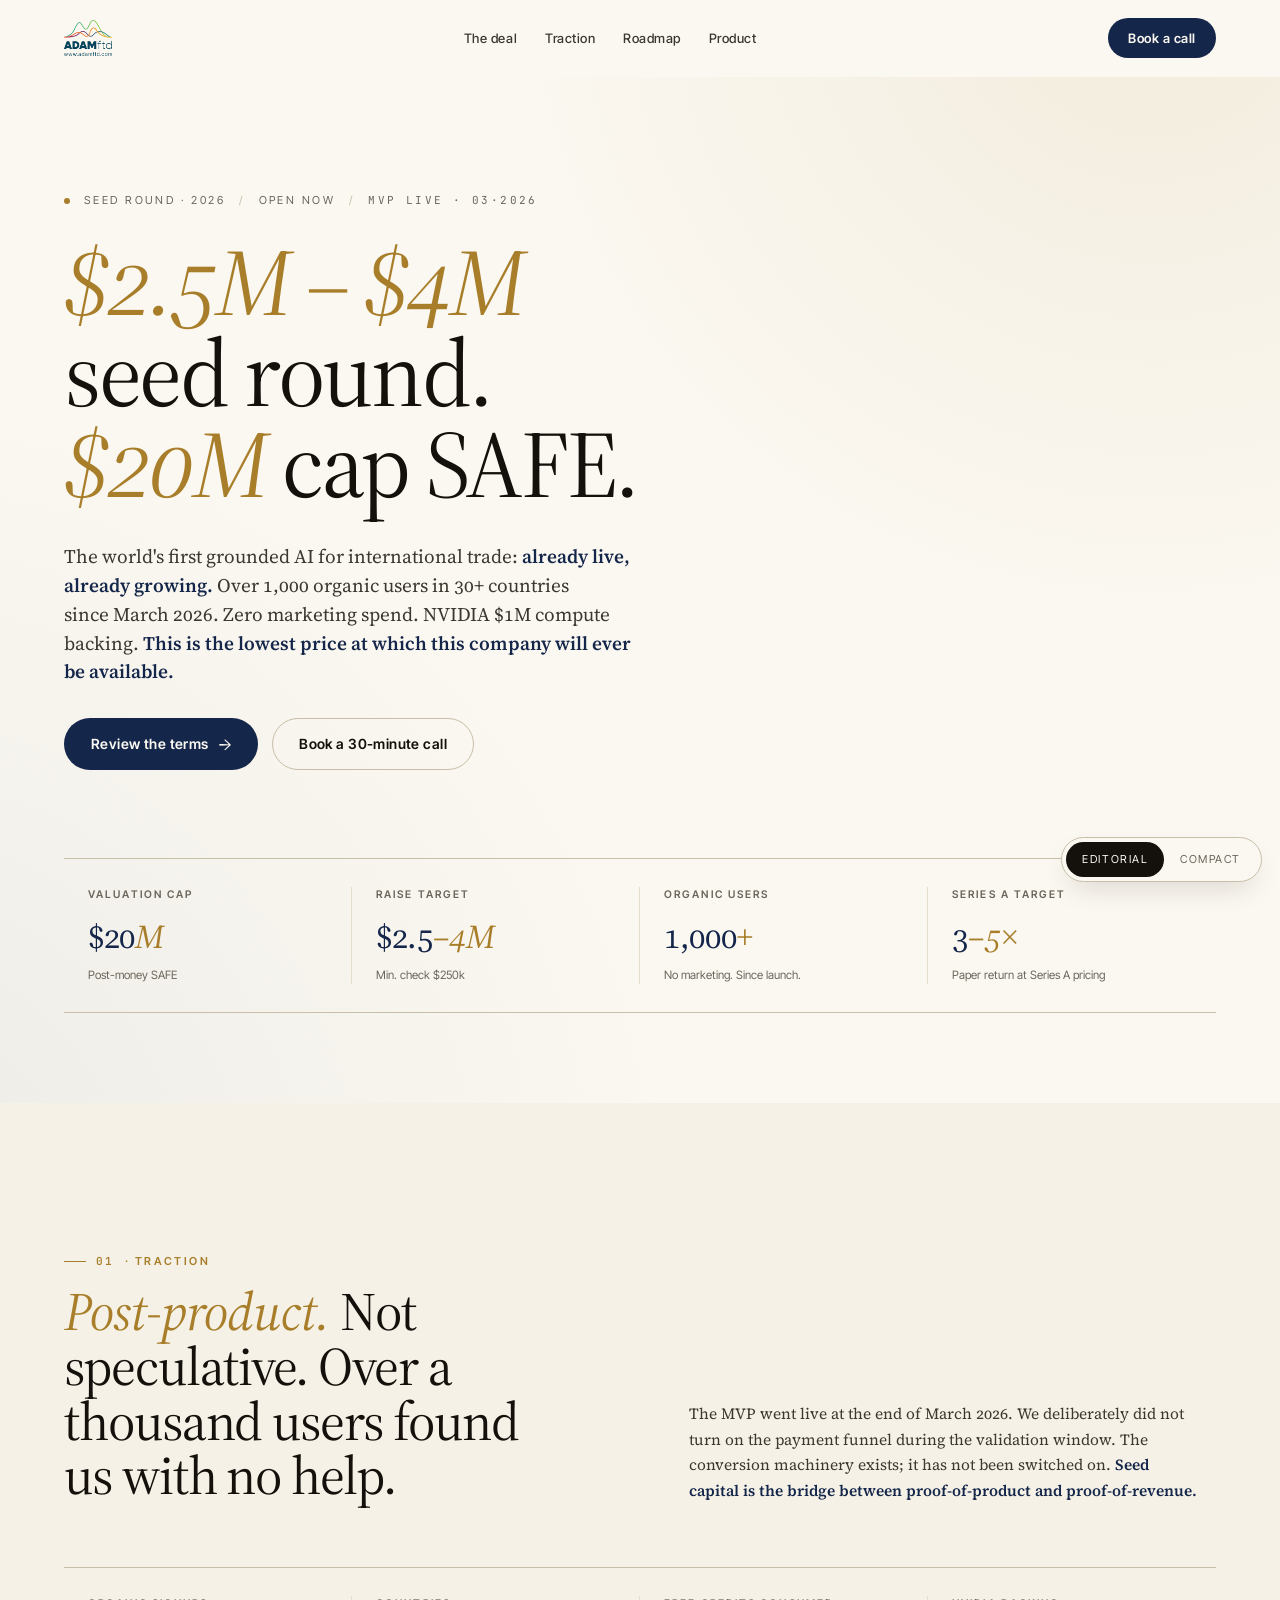
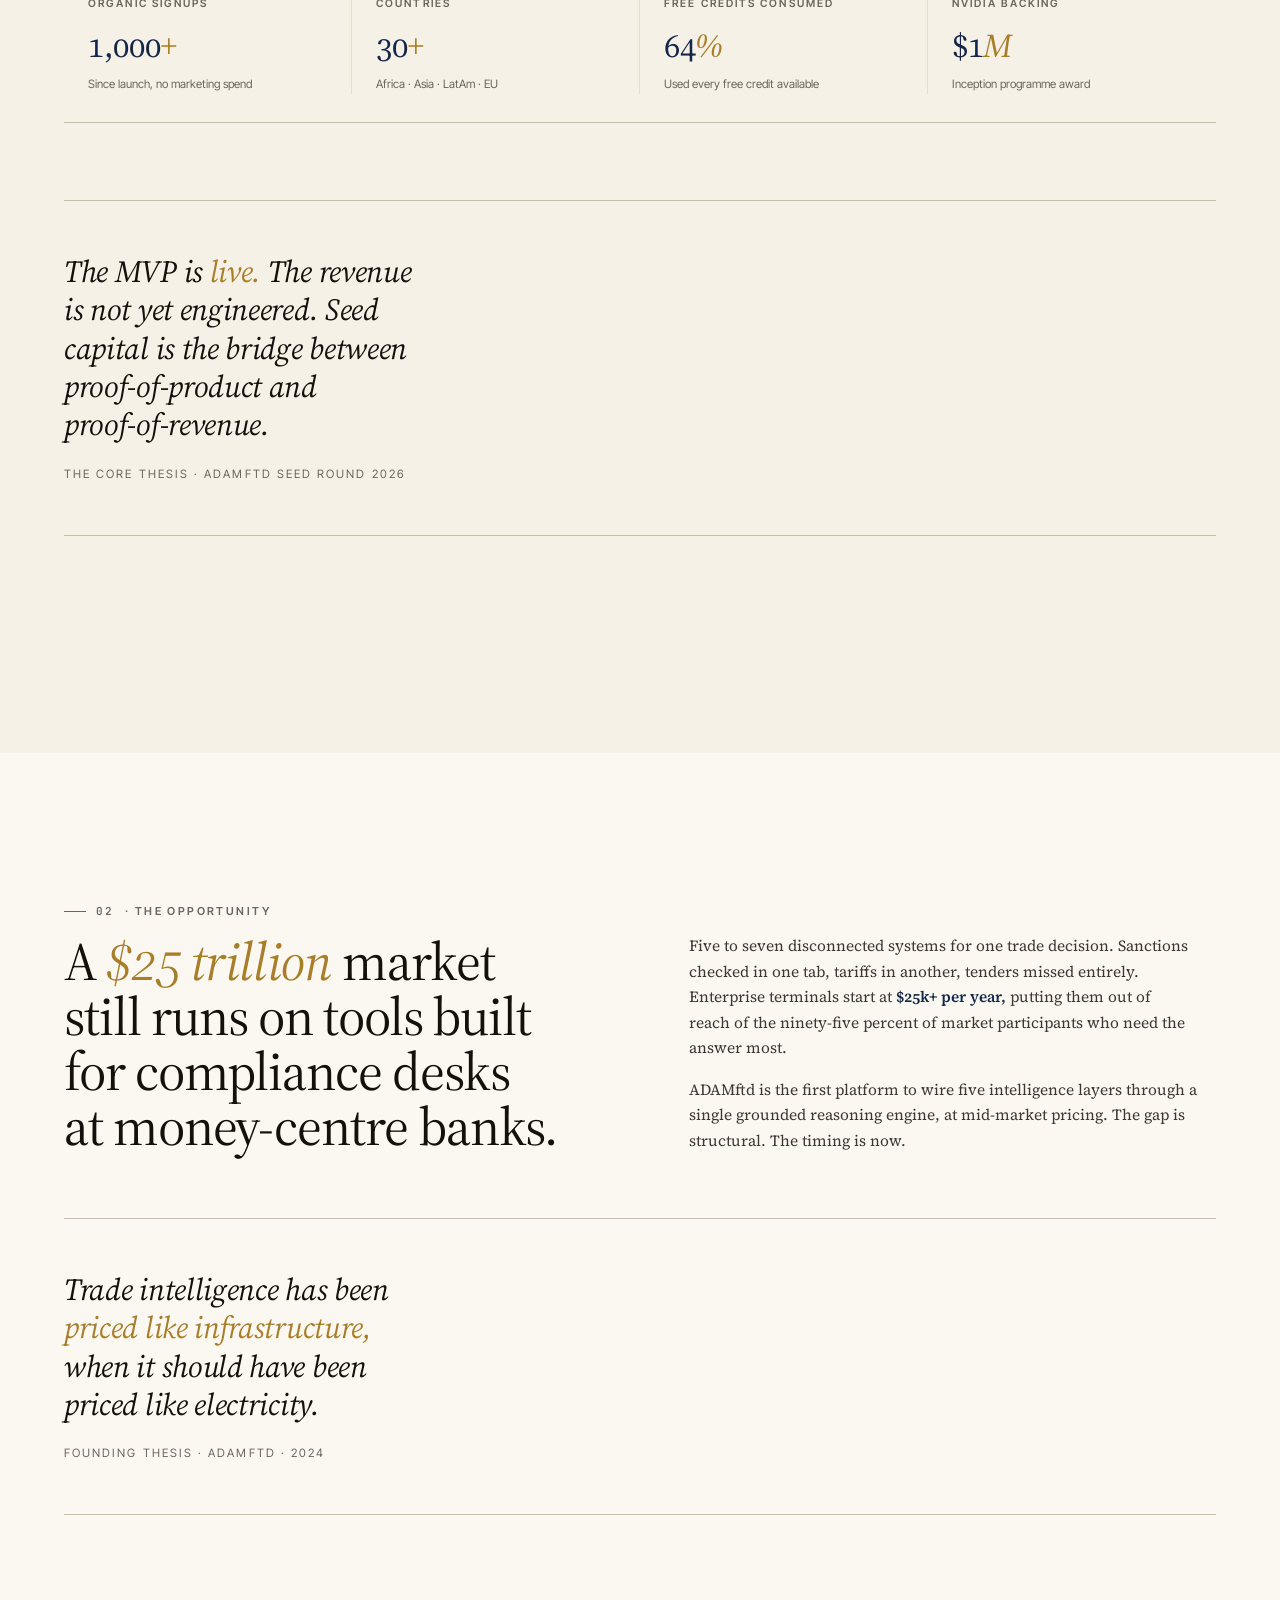
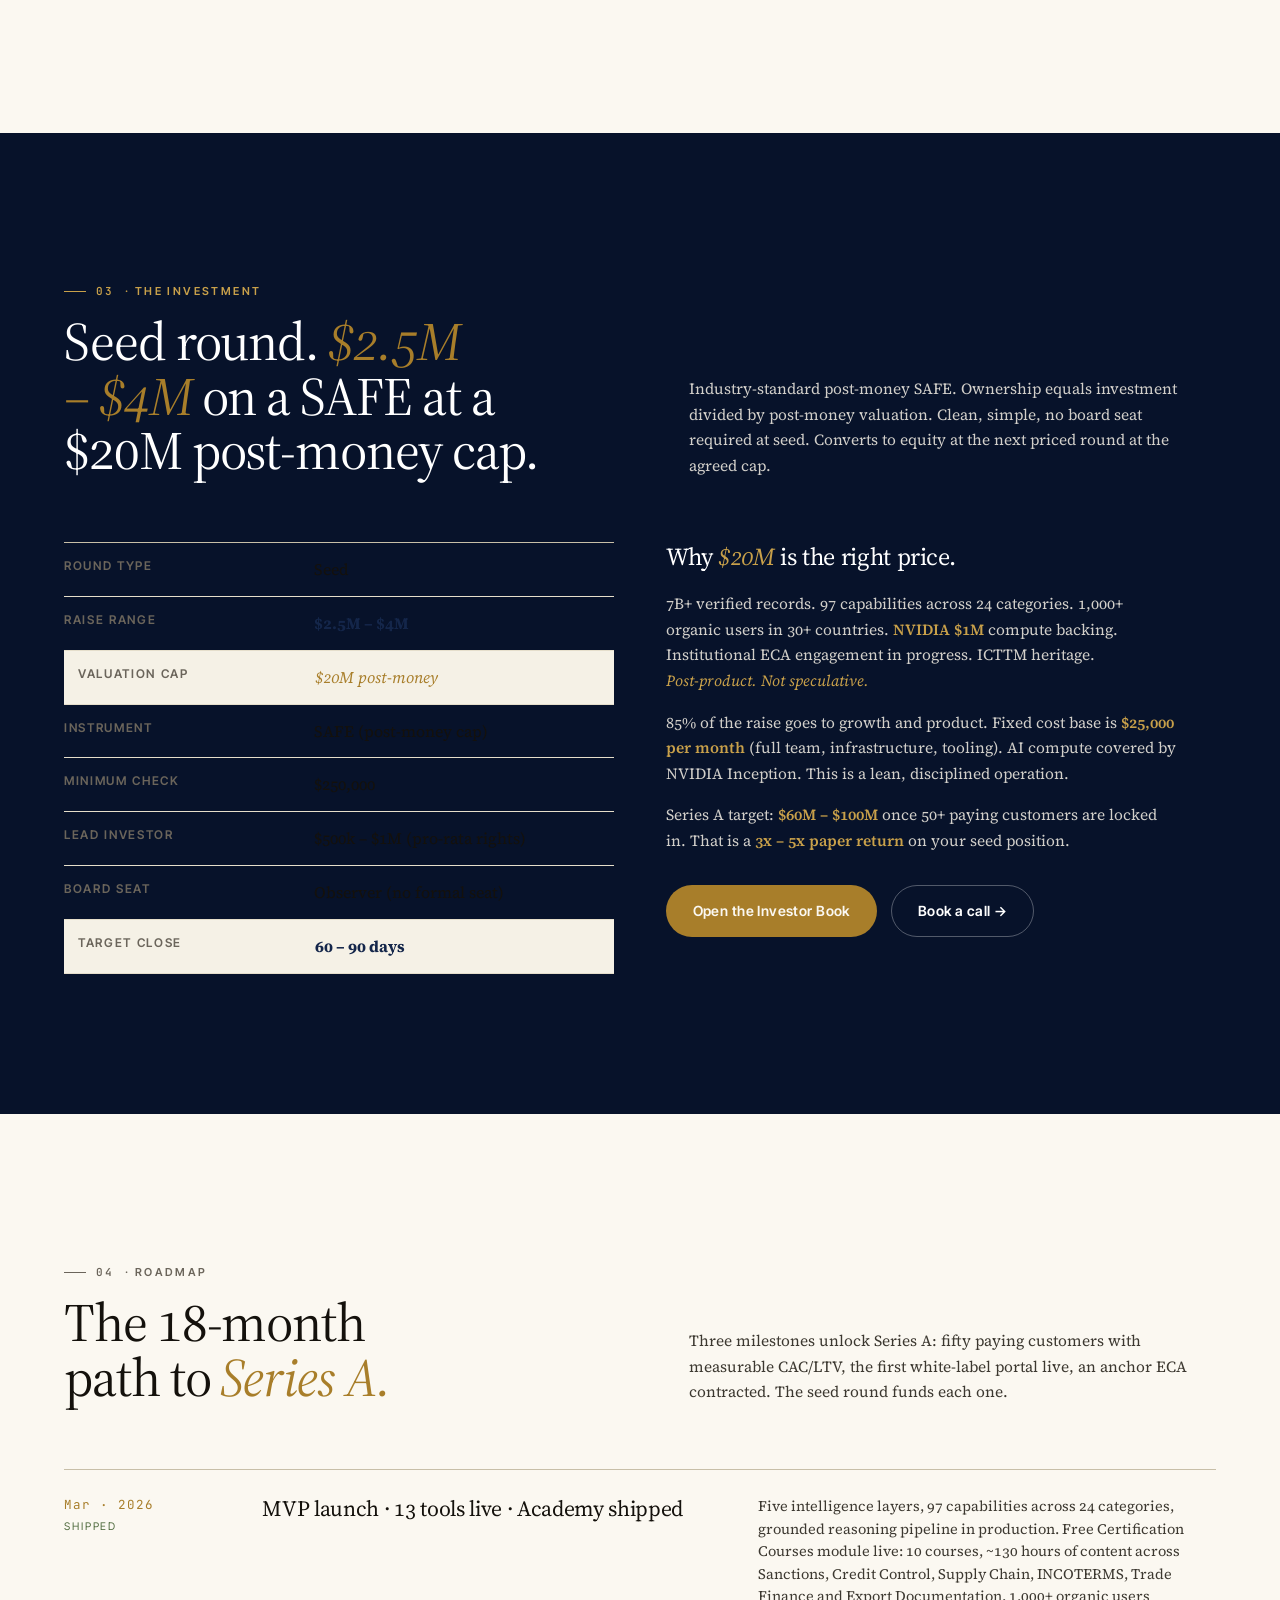
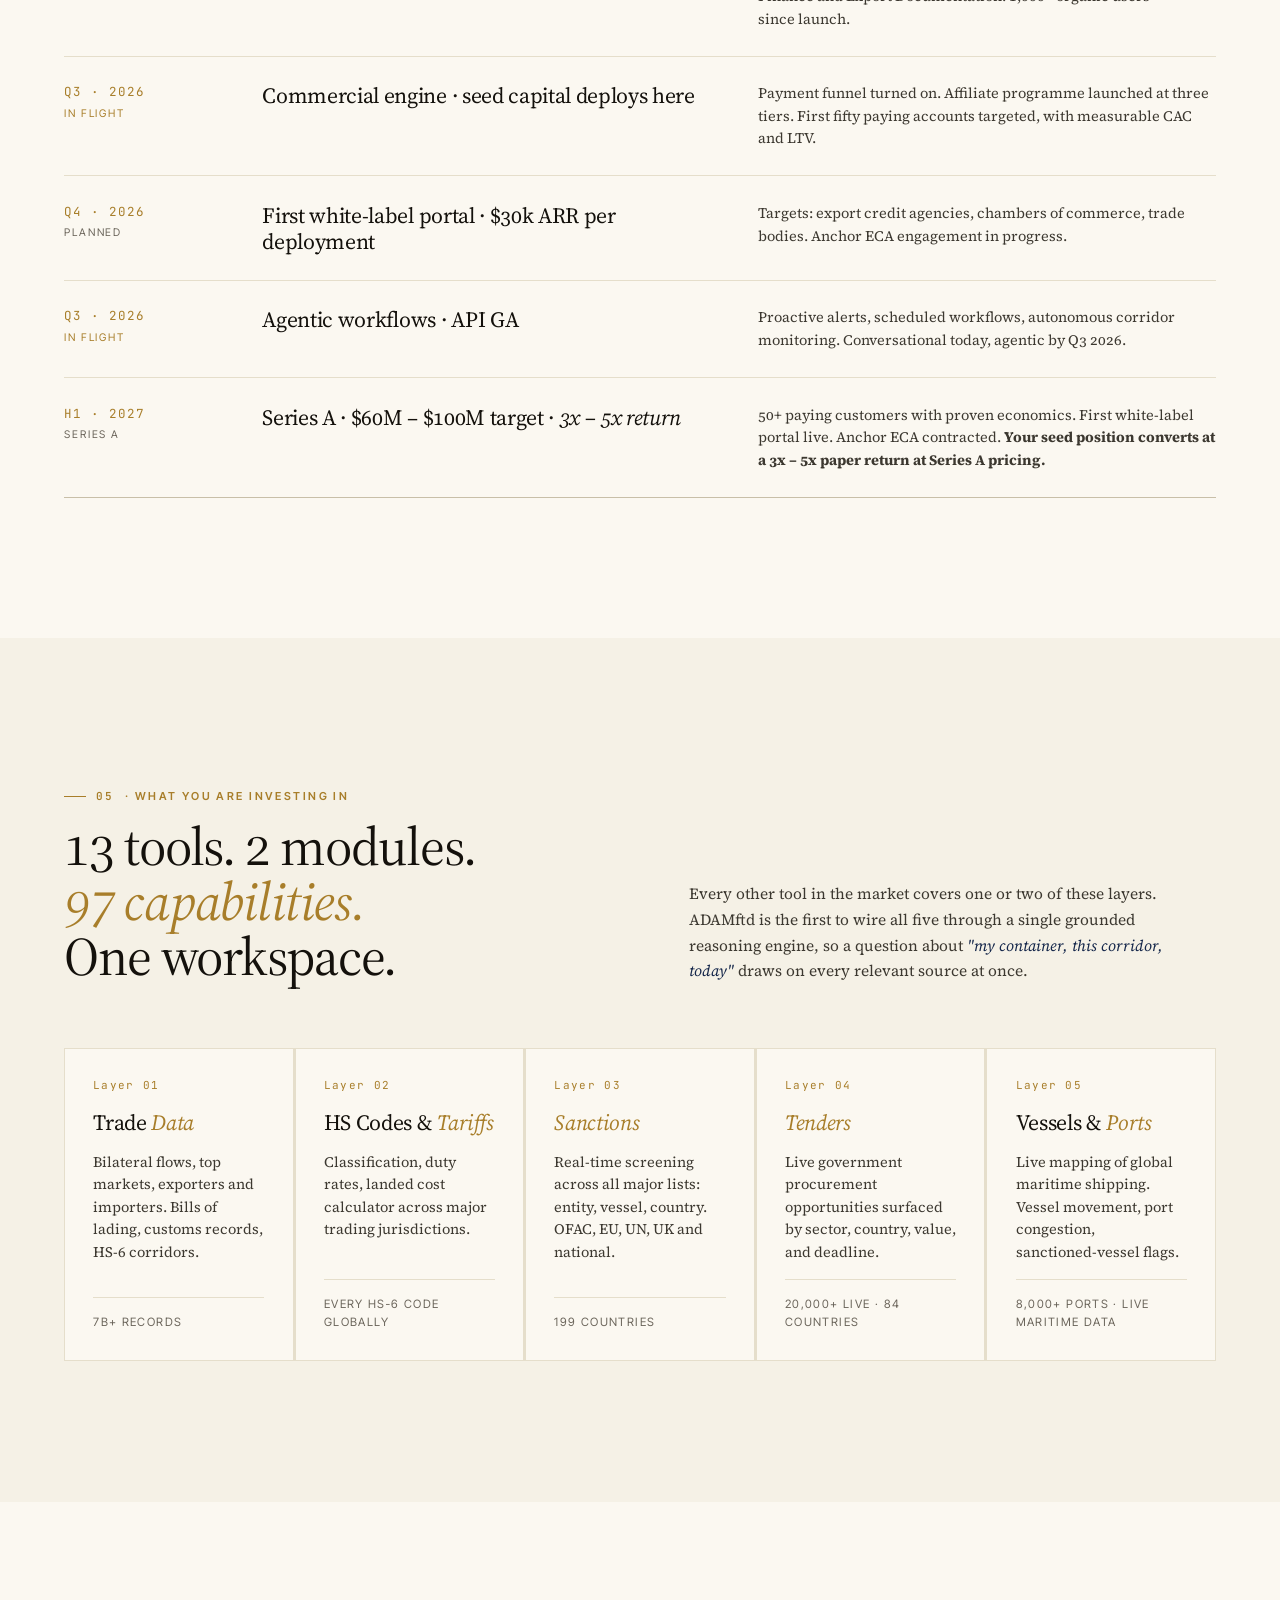
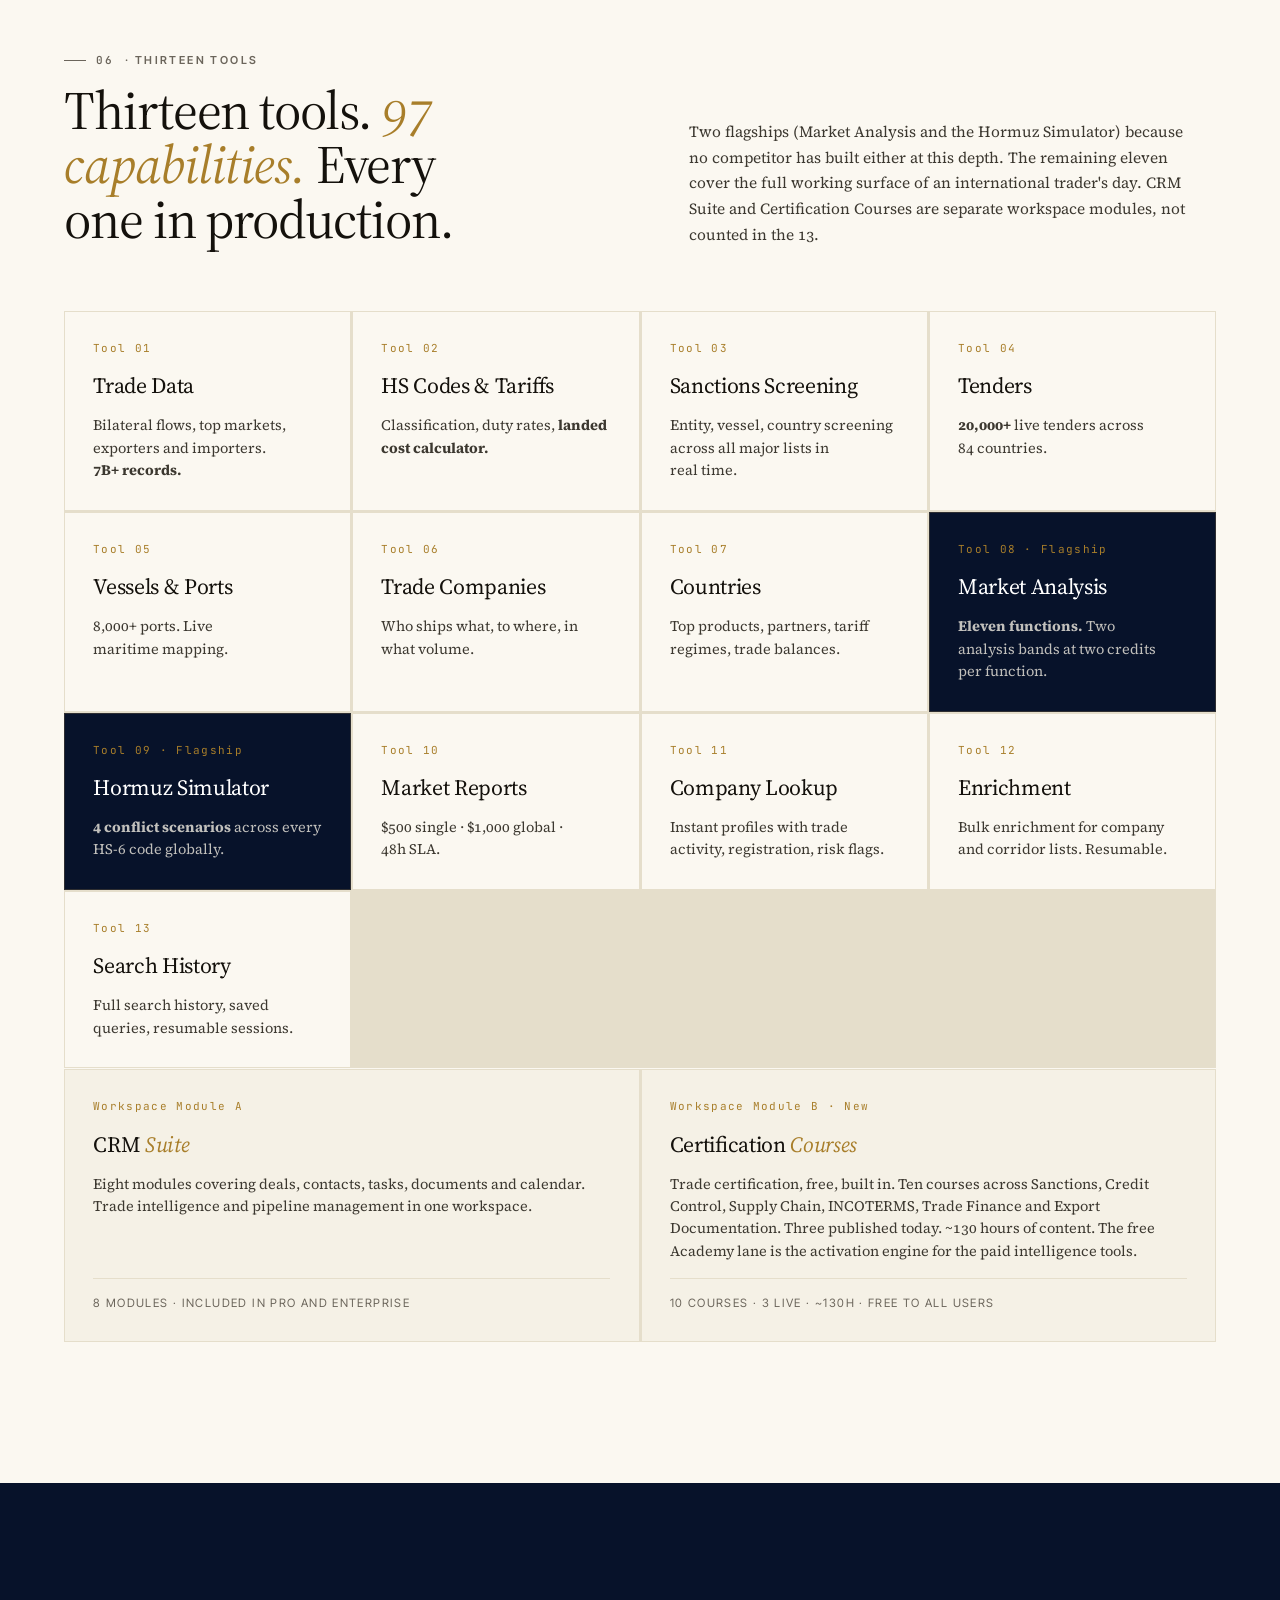
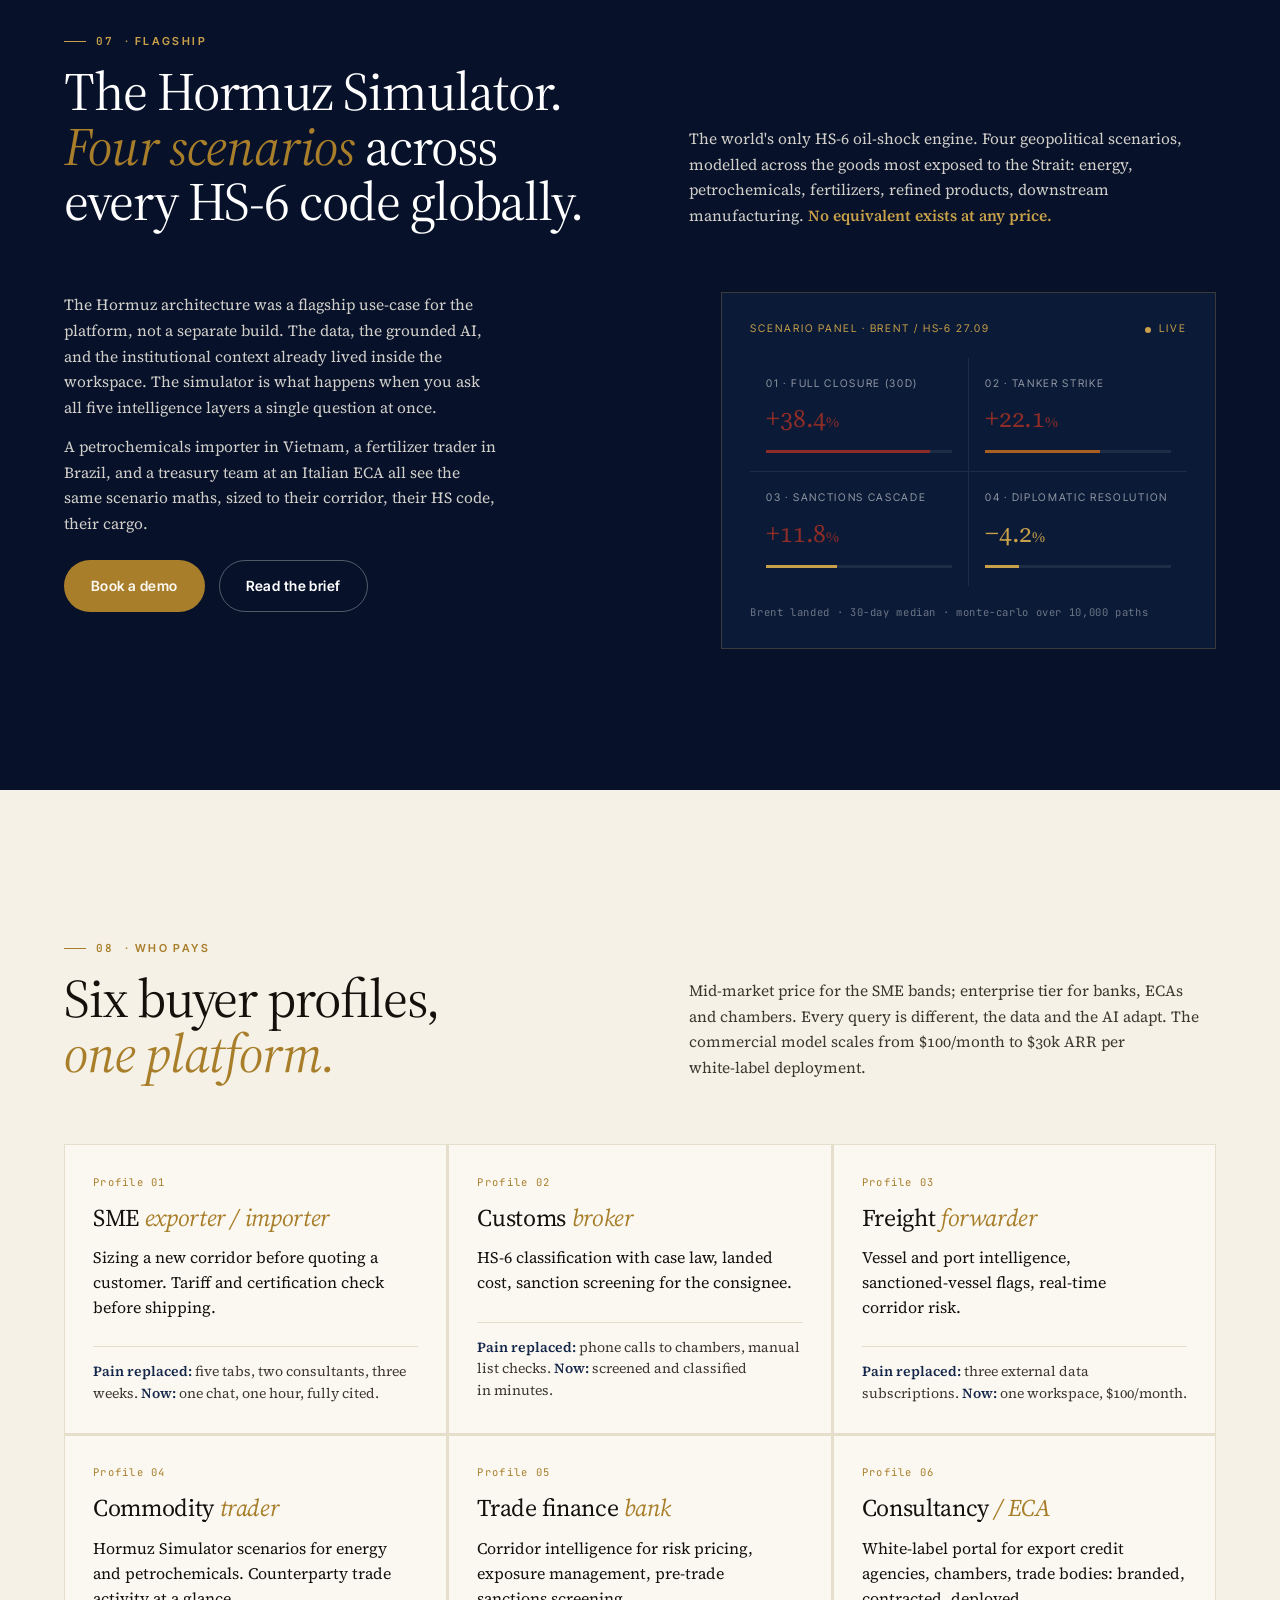
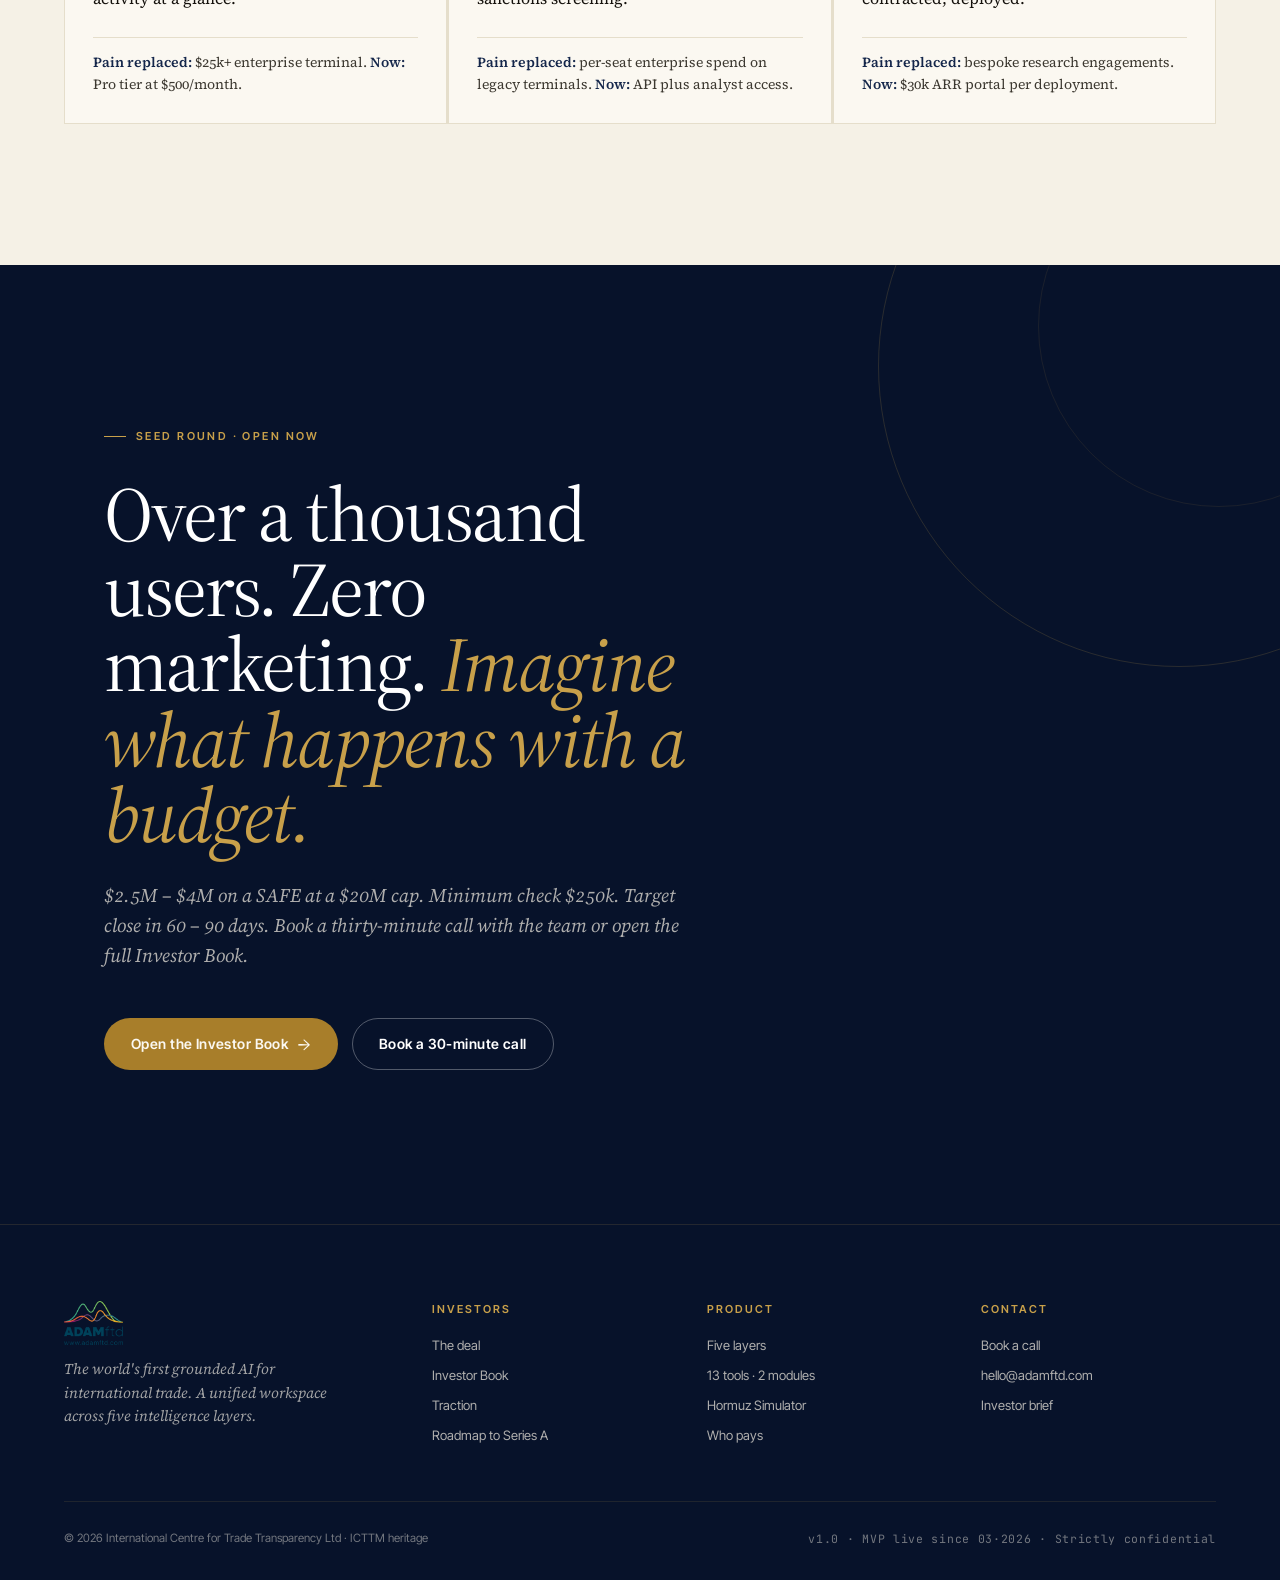
==== commit 5bc45d79: "Roadmap: Agentic workflows moved to Q3 2026 (In flight) CEO confirmed agentic delivery by Q3 2026. S" ====
--- a/index.html
+++ b/index.html
@@ -218,15 +218,15 @@
       </div>
       <div class="row">
         <div>
-          <div class="rm-when">H1 · 2027</div>
-          <div class="rm-status">Planned</div>
+          <div class="rm-when">Q3 · 2026</div>
+          <div class="rm-status now">In flight</div>
         </div>
         <h3 class="rm-title">Agentic workflows · API GA</h3>
-        <p class="rm-body">Proactive alerts, scheduled workflows, autonomous corridor monitoring. Conversational today, agentic next.</p>
+        <p class="rm-body">Proactive alerts, scheduled workflows, autonomous corridor monitoring. Conversational today, agentic by Q3 2026.</p>
       </div>
       <div class="row">
         <div>
-          <div class="rm-when">H2 · 2027</div>
+          <div class="rm-when">H1 · 2027</div>
           <div class="rm-status">Series A</div>
         </div>
         <h3 class="rm-title">Series A · $60M – $100M target · <em>3x – 5x return</em></h3>
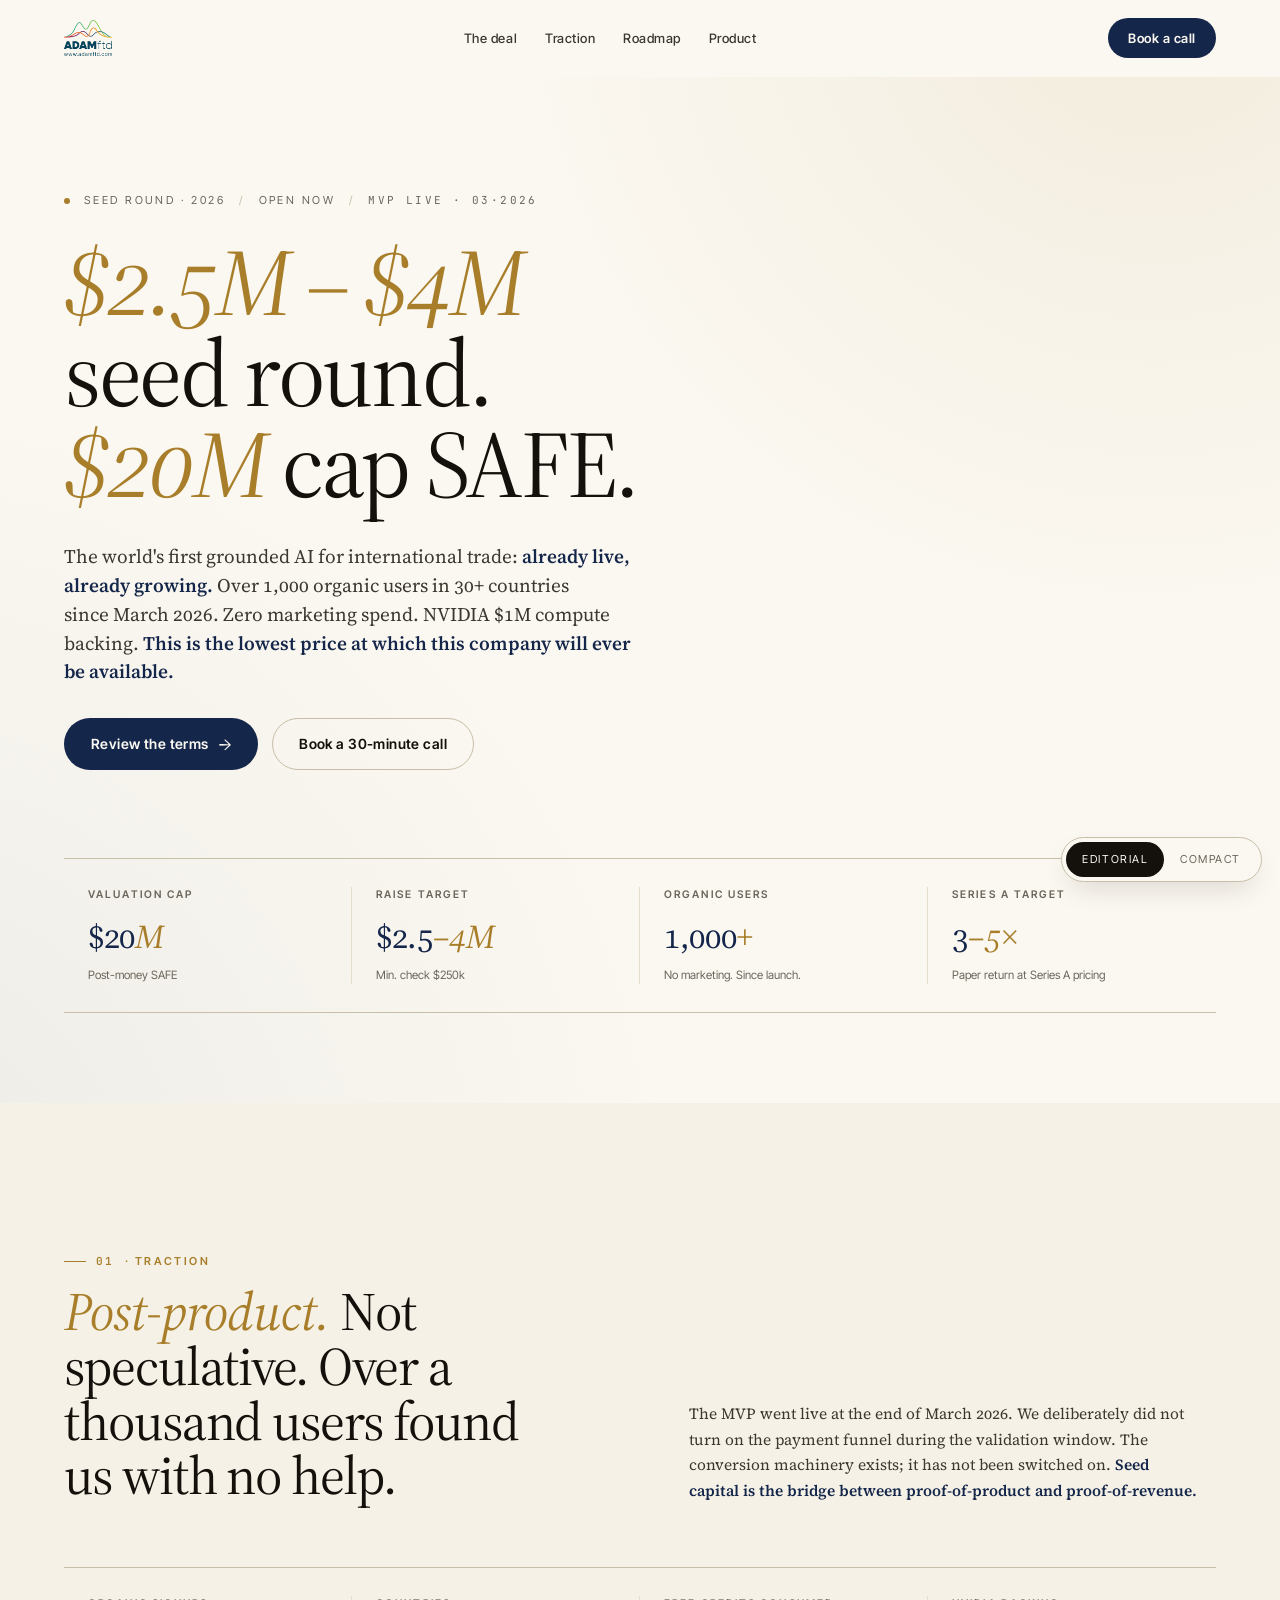
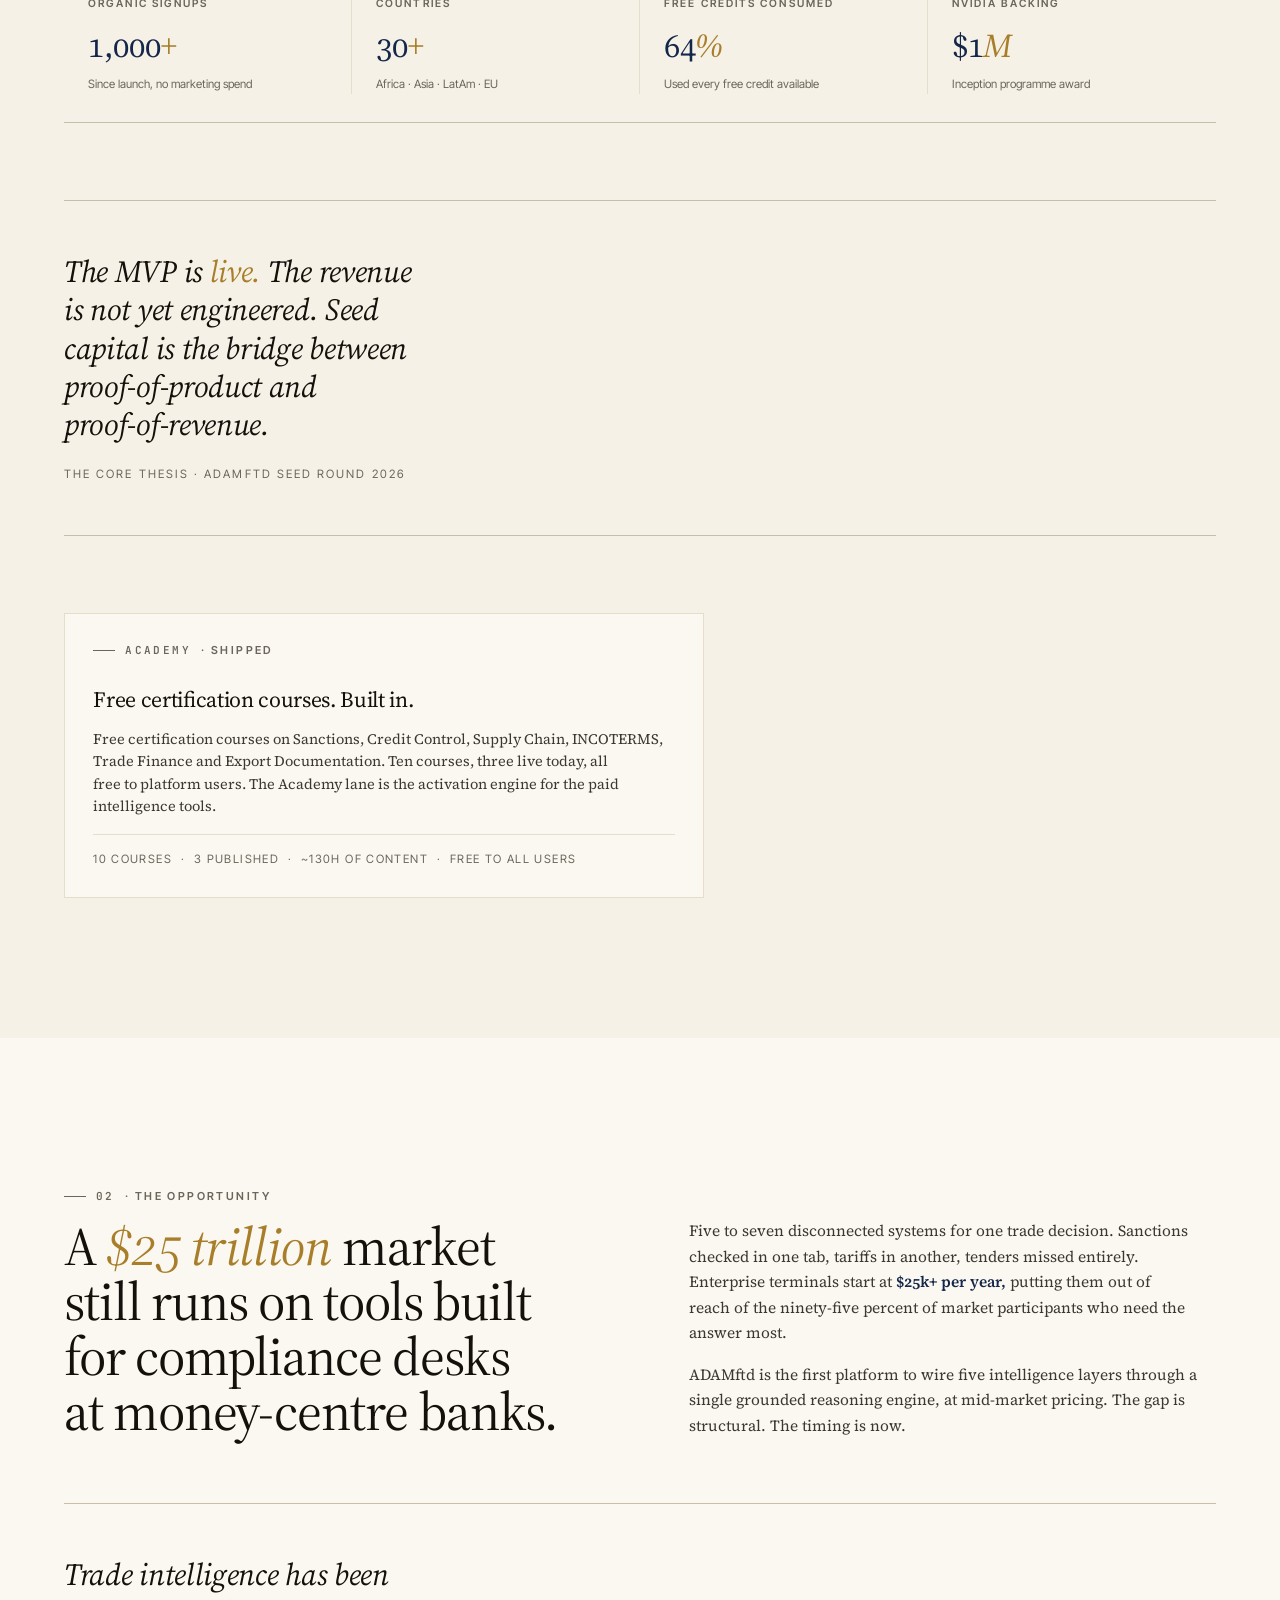
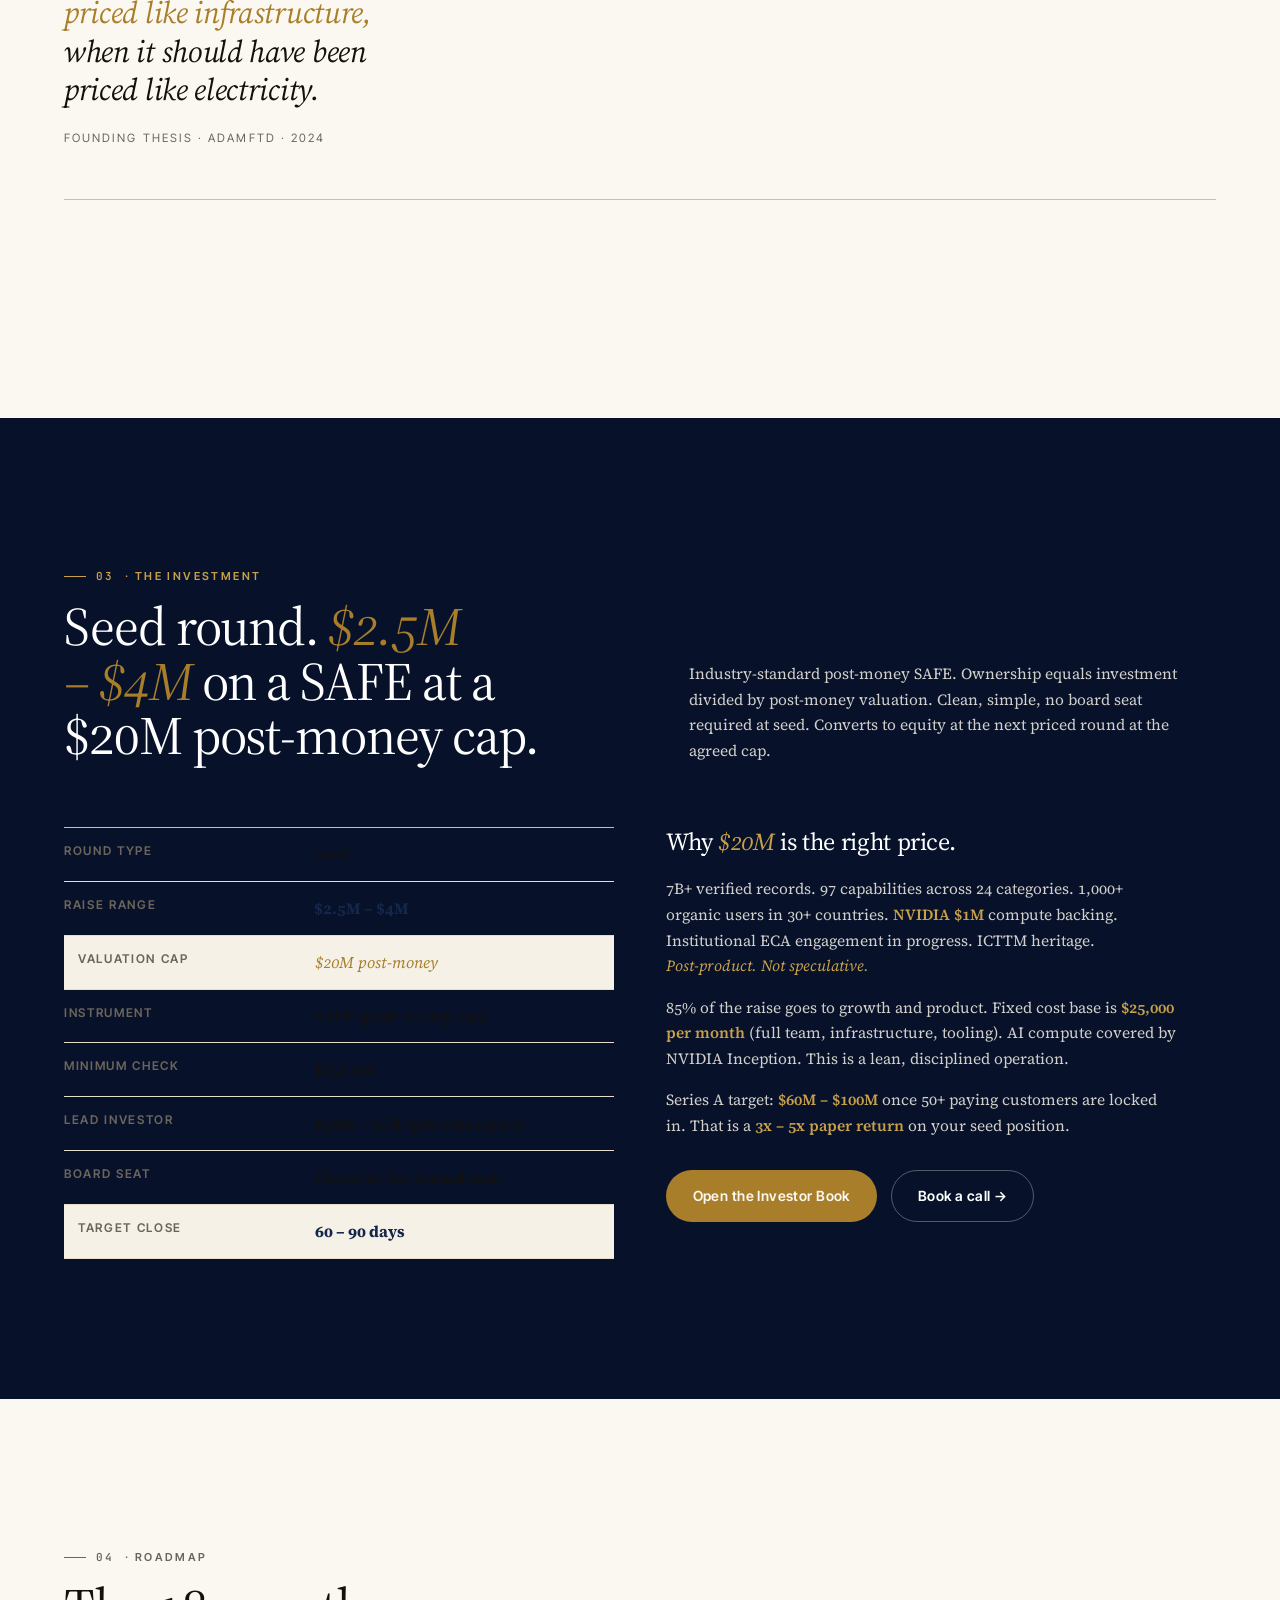
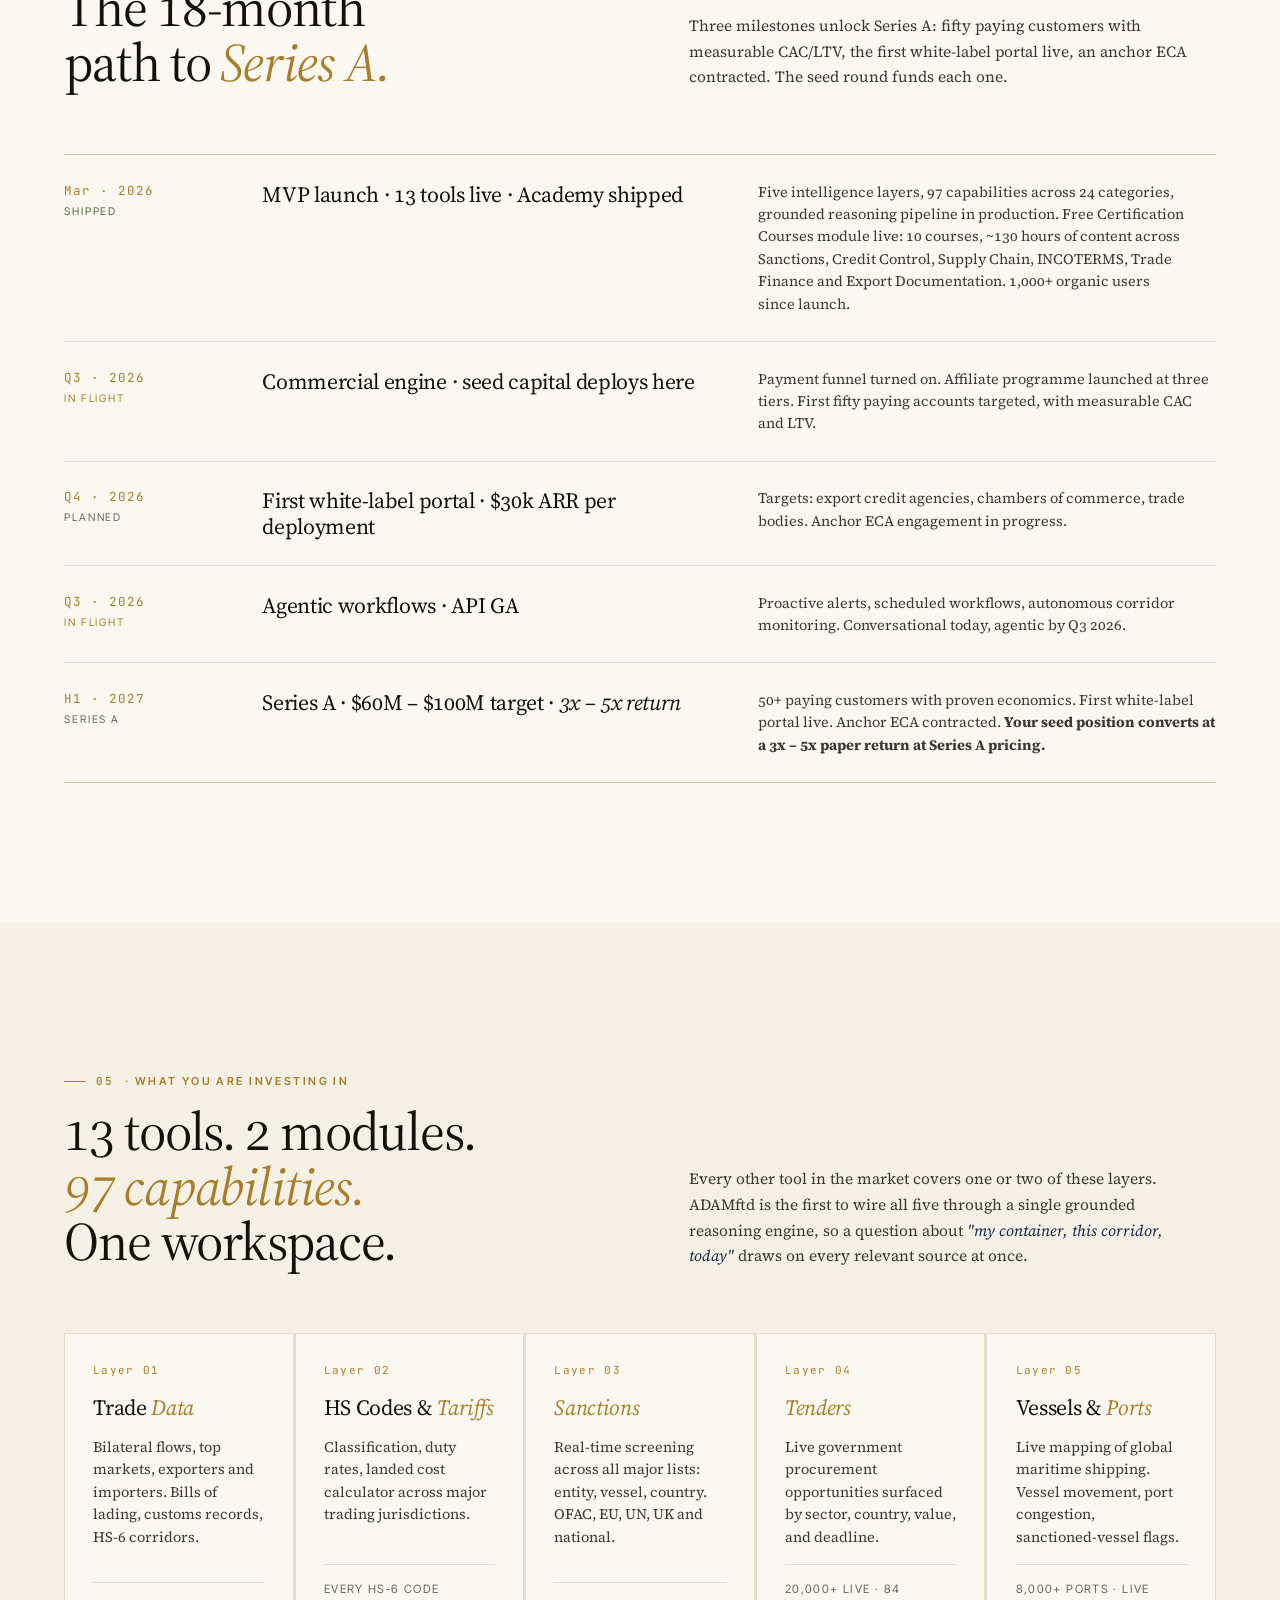
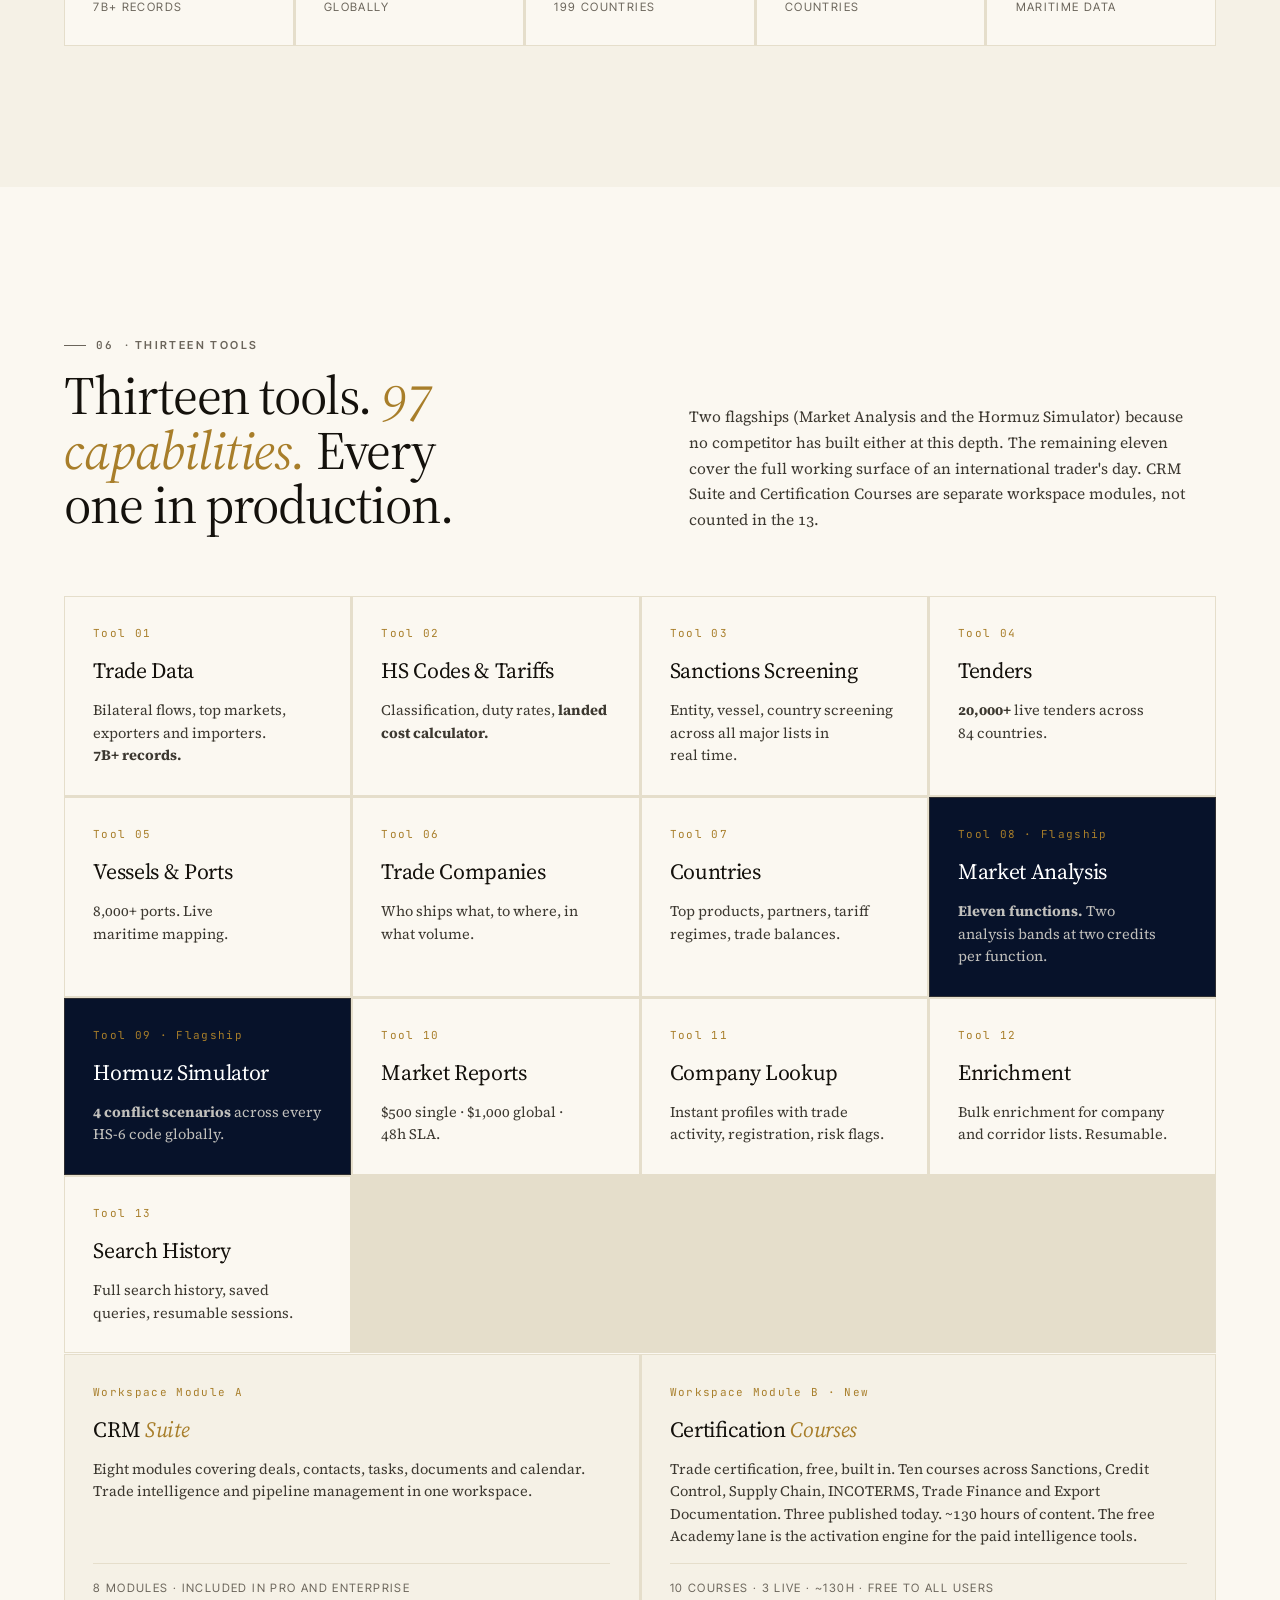
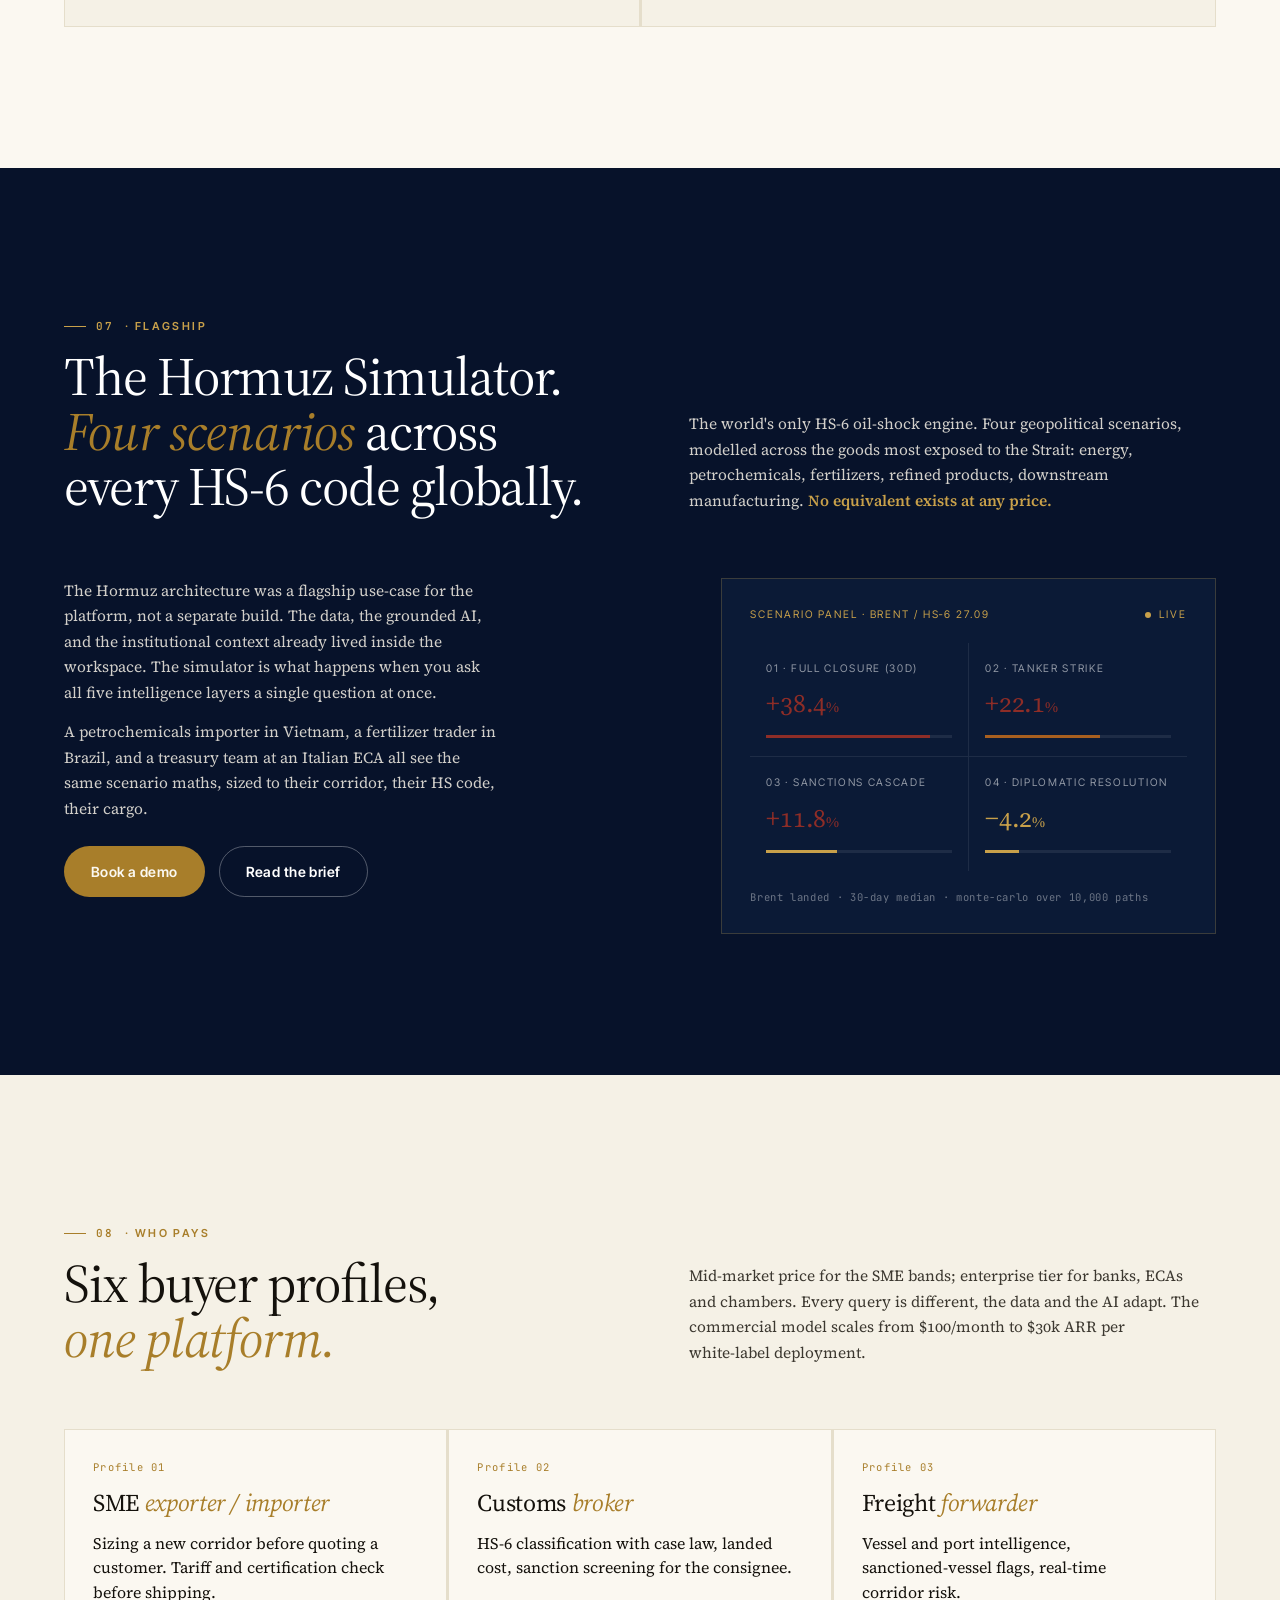
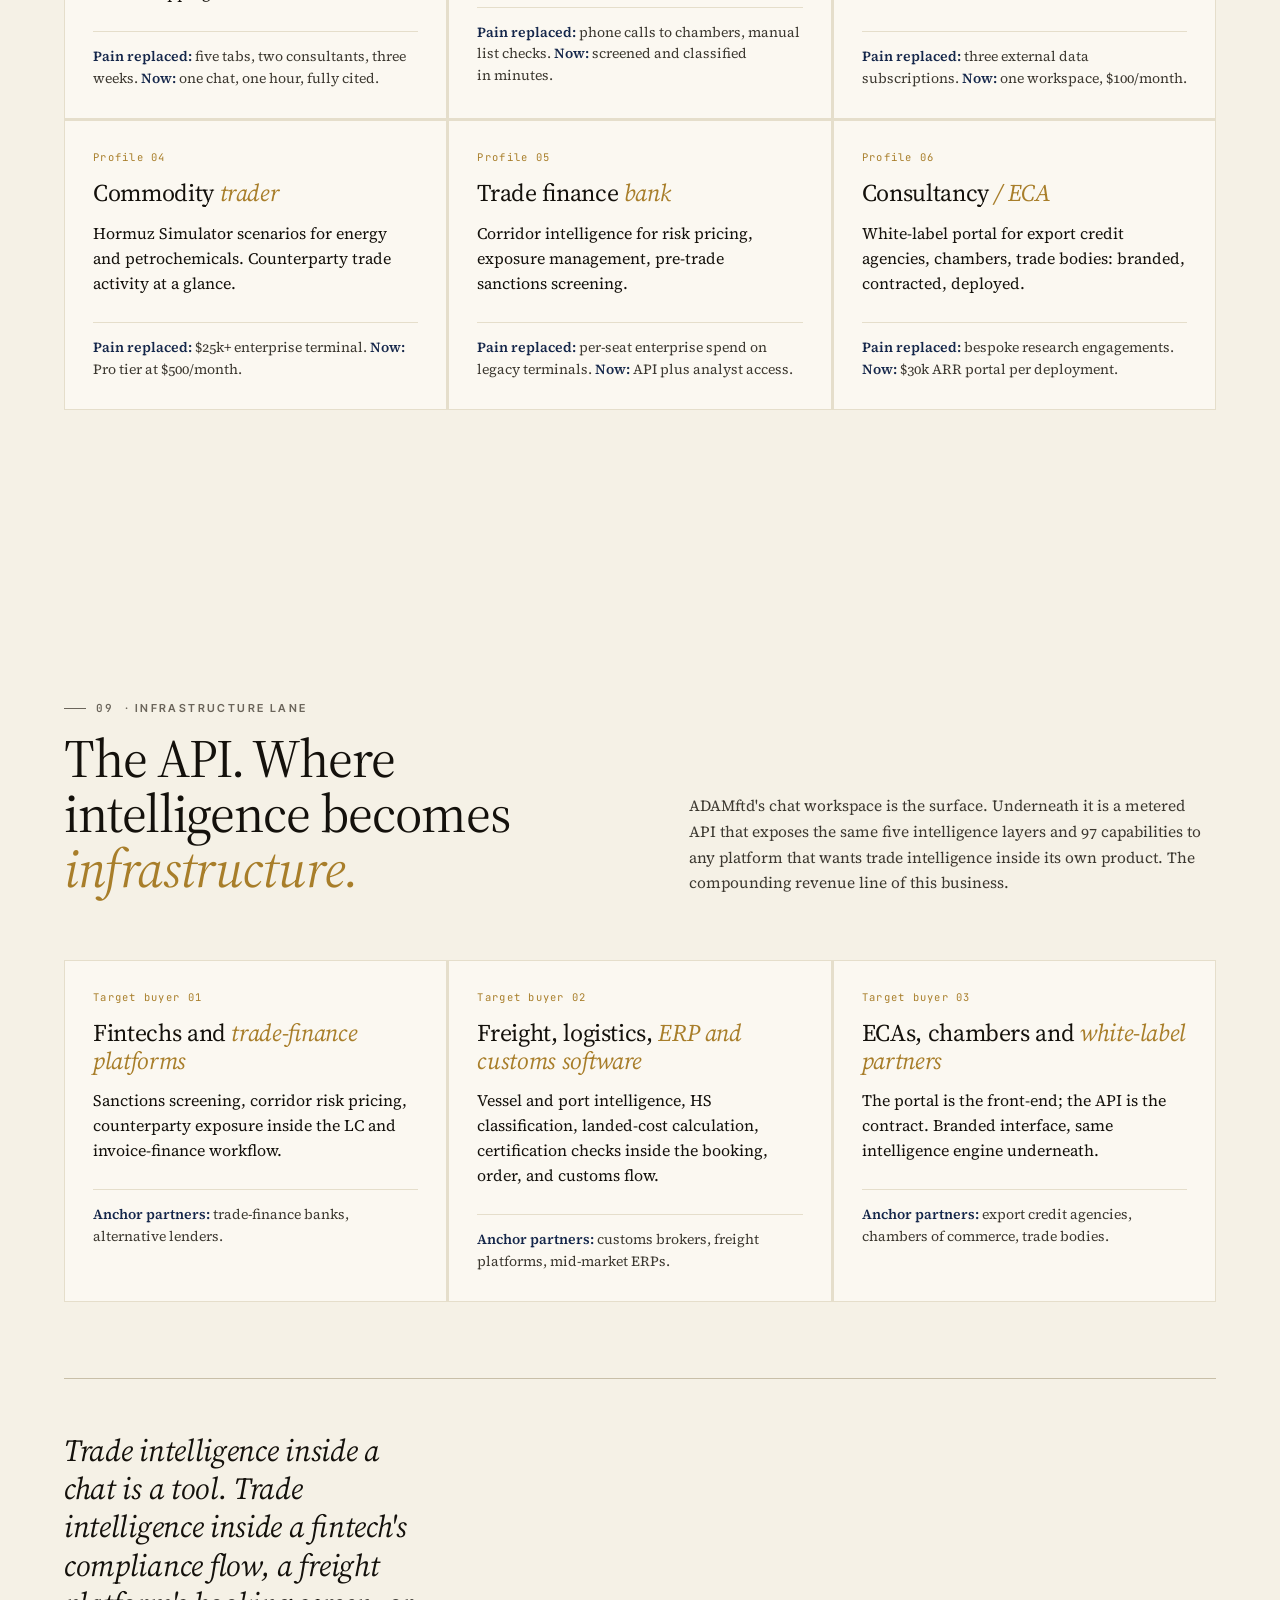
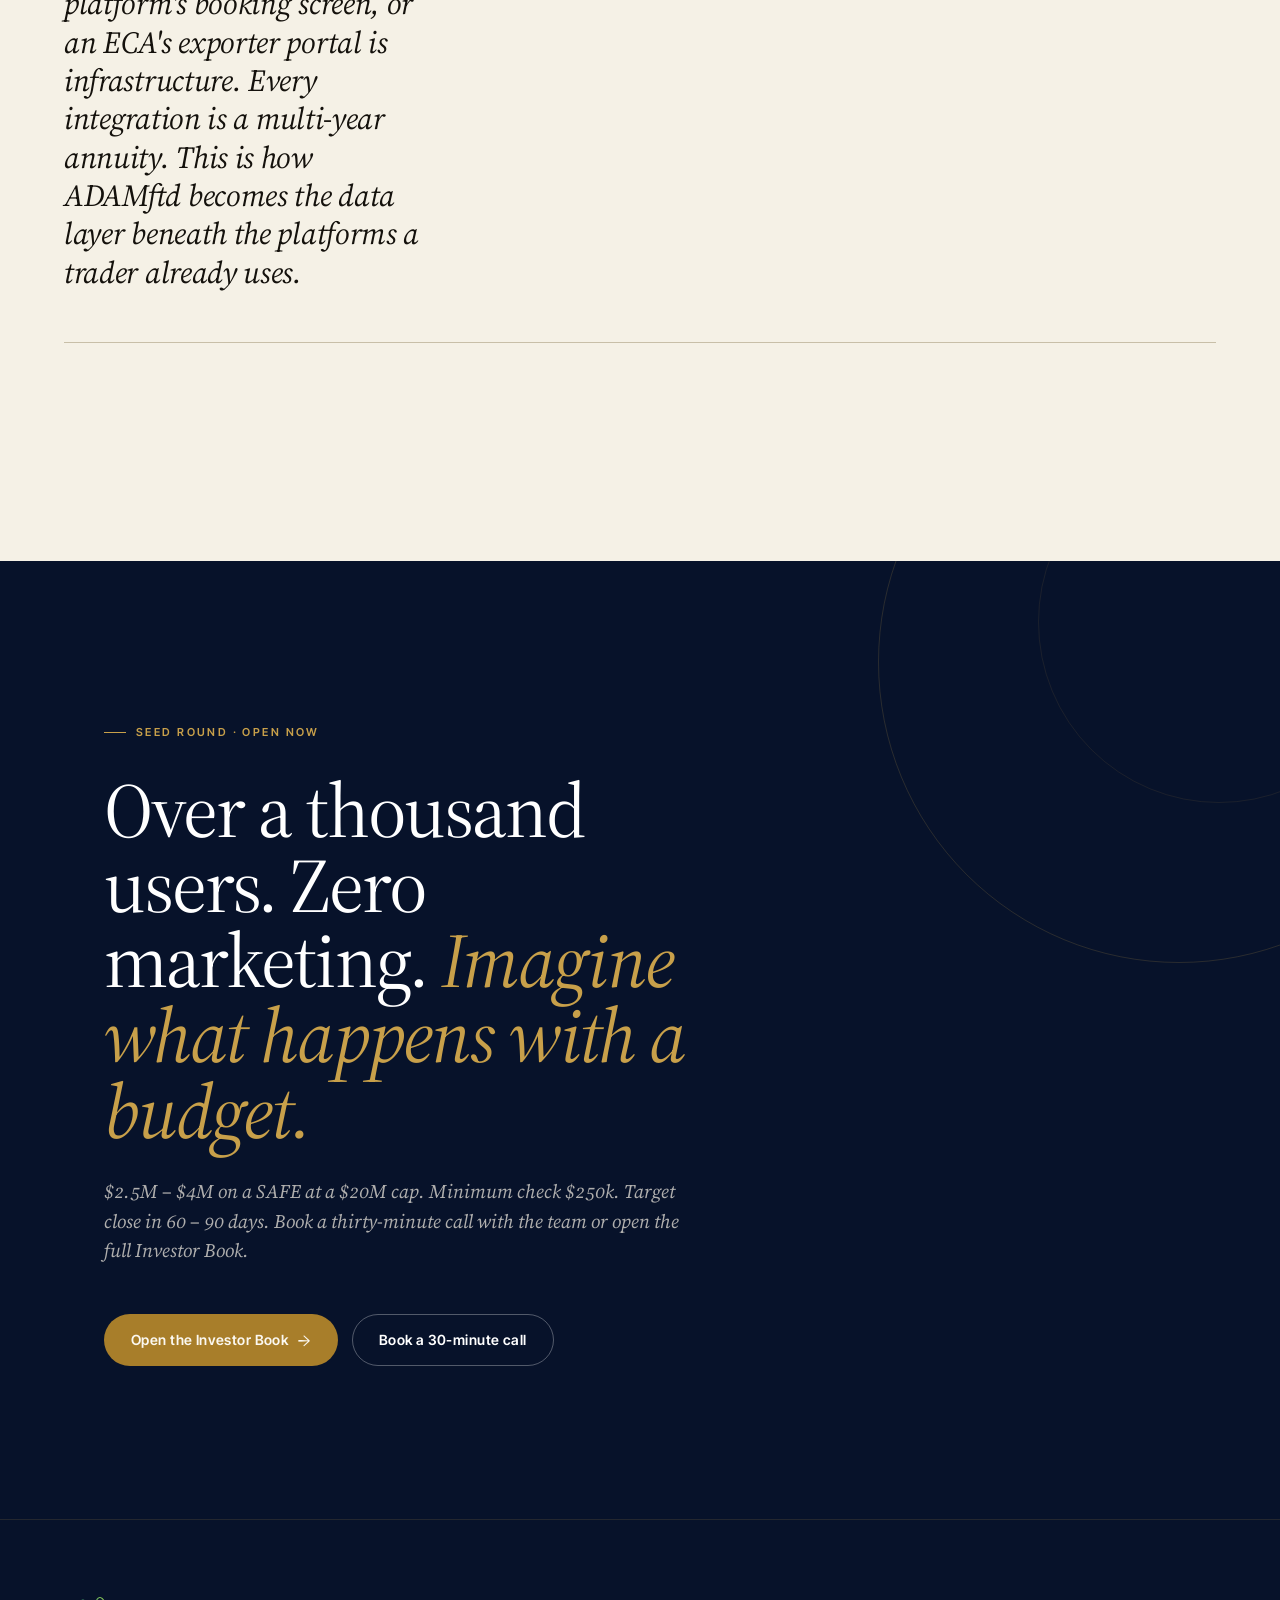
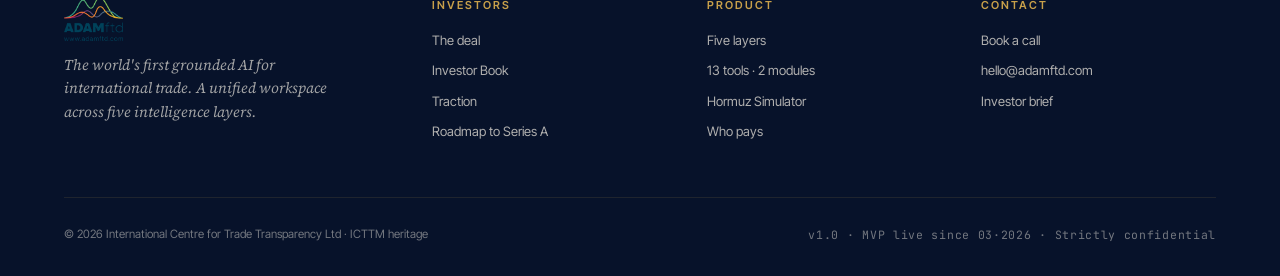
==== commit babae706: "Add API chapter (Product Book) and API section + Academy callout (seed page) Product Book: new API c" ====
--- a/index.html
+++ b/index.html
@@ -114,6 +114,15 @@
     <div class="pull reveal">
       <blockquote>The MVP is <em>live.</em> The revenue is not yet engineered. Seed capital is the bridge between proof&#8209;of&#8209;product and proof&#8209;of&#8209;revenue.</blockquote>
       <div class="attr">The core thesis · ADAMftd Seed Round 2026</div>
+    </div>
+
+    <div class="reveal" style="margin-top:48px">
+      <div class="card" style="max-width:640px">
+        <div class="eyebrow ink" style="margin-bottom:12px"><span class="mono">Academy</span> · Shipped</div>
+        <div class="card-title">Free certification courses. Built in.</div>
+        <p class="card-body">Free certification courses on Sanctions, Credit Control, Supply Chain, INCOTERMS, Trade Finance and Export Documentation. Ten courses, three live today, all free to platform users. The Academy lane is the activation engine for the paid intelligence tools.</p>
+        <div class="card-meta">10 courses &nbsp;·&nbsp; 3 published &nbsp;·&nbsp; ~130h of content &nbsp;·&nbsp; free to all users</div>
+      </div>
     </div>
   </div>
 </section>
@@ -442,7 +451,45 @@
   </div>
 </section>
 
-<!-- 09 · FINAL CTA -->
+<!-- 09 · INFRASTRUCTURE / API -->
+<section id="api" class="cream">
+  <div class="wrap">
+    <div class="section-head reveal">
+      <div>
+        <div class="eyebrow ink"><span class="mono">09</span> · Infrastructure lane</div>
+        <h2 class="section-title">The API. Where intelligence becomes <em>infrastructure.</em></h2>
+      </div>
+      <div class="right">
+        <p class="body-prose">ADAMftd's chat workspace is the surface. Underneath it is a metered API that exposes the same five intelligence layers and 97 capabilities to any platform that wants trade intelligence inside its own product. The compounding revenue line of this business.</p>
+      </div>
+    </div>
+    <div class="grid grid-3 reveal">
+      <div class="use-card">
+        <div class="uc-tag">Target buyer 01</div>
+        <h3 class="uc-name">Fintechs and <em>trade-finance platforms</em></h3>
+        <p class="card-body">Sanctions screening, corridor risk pricing, counterparty exposure inside the LC and invoice-finance workflow.</p>
+        <p class="uc-pain"><strong>Anchor partners:</strong> trade-finance banks, alternative lenders.</p>
+      </div>
+      <div class="use-card">
+        <div class="uc-tag">Target buyer 02</div>
+        <h3 class="uc-name">Freight, logistics, <em>ERP and customs software</em></h3>
+        <p class="card-body">Vessel and port intelligence, HS classification, landed-cost calculation, certification checks inside the booking, order, and customs flow.</p>
+        <p class="uc-pain"><strong>Anchor partners:</strong> customs brokers, freight platforms, mid-market ERPs.</p>
+      </div>
+      <div class="use-card">
+        <div class="uc-tag">Target buyer 03</div>
+        <h3 class="uc-name">ECAs, chambers and <em>white-label partners</em></h3>
+        <p class="card-body">The portal is the front-end; the API is the contract. Branded interface, same intelligence engine underneath.</p>
+        <p class="uc-pain"><strong>Anchor partners:</strong> export credit agencies, chambers of commerce, trade bodies.</p>
+      </div>
+    </div>
+    <div class="pull reveal">
+      <blockquote>Trade intelligence inside a chat is a tool. Trade intelligence inside a fintech's compliance flow, a freight platform's booking screen, or an ECA's exporter portal is infrastructure. Every integration is a multi-year annuity. This is how ADAMftd becomes the data layer beneath the platforms a trader already uses.</blockquote>
+    </div>
+  </div>
+</section>
+
+<!-- 10 · FINAL CTA -->
 <section id="cta" class="final">
   <div class="wrap">
     <div class="eyebrow paper reveal" style="margin-bottom:32px">Seed Round · Open Now</div>
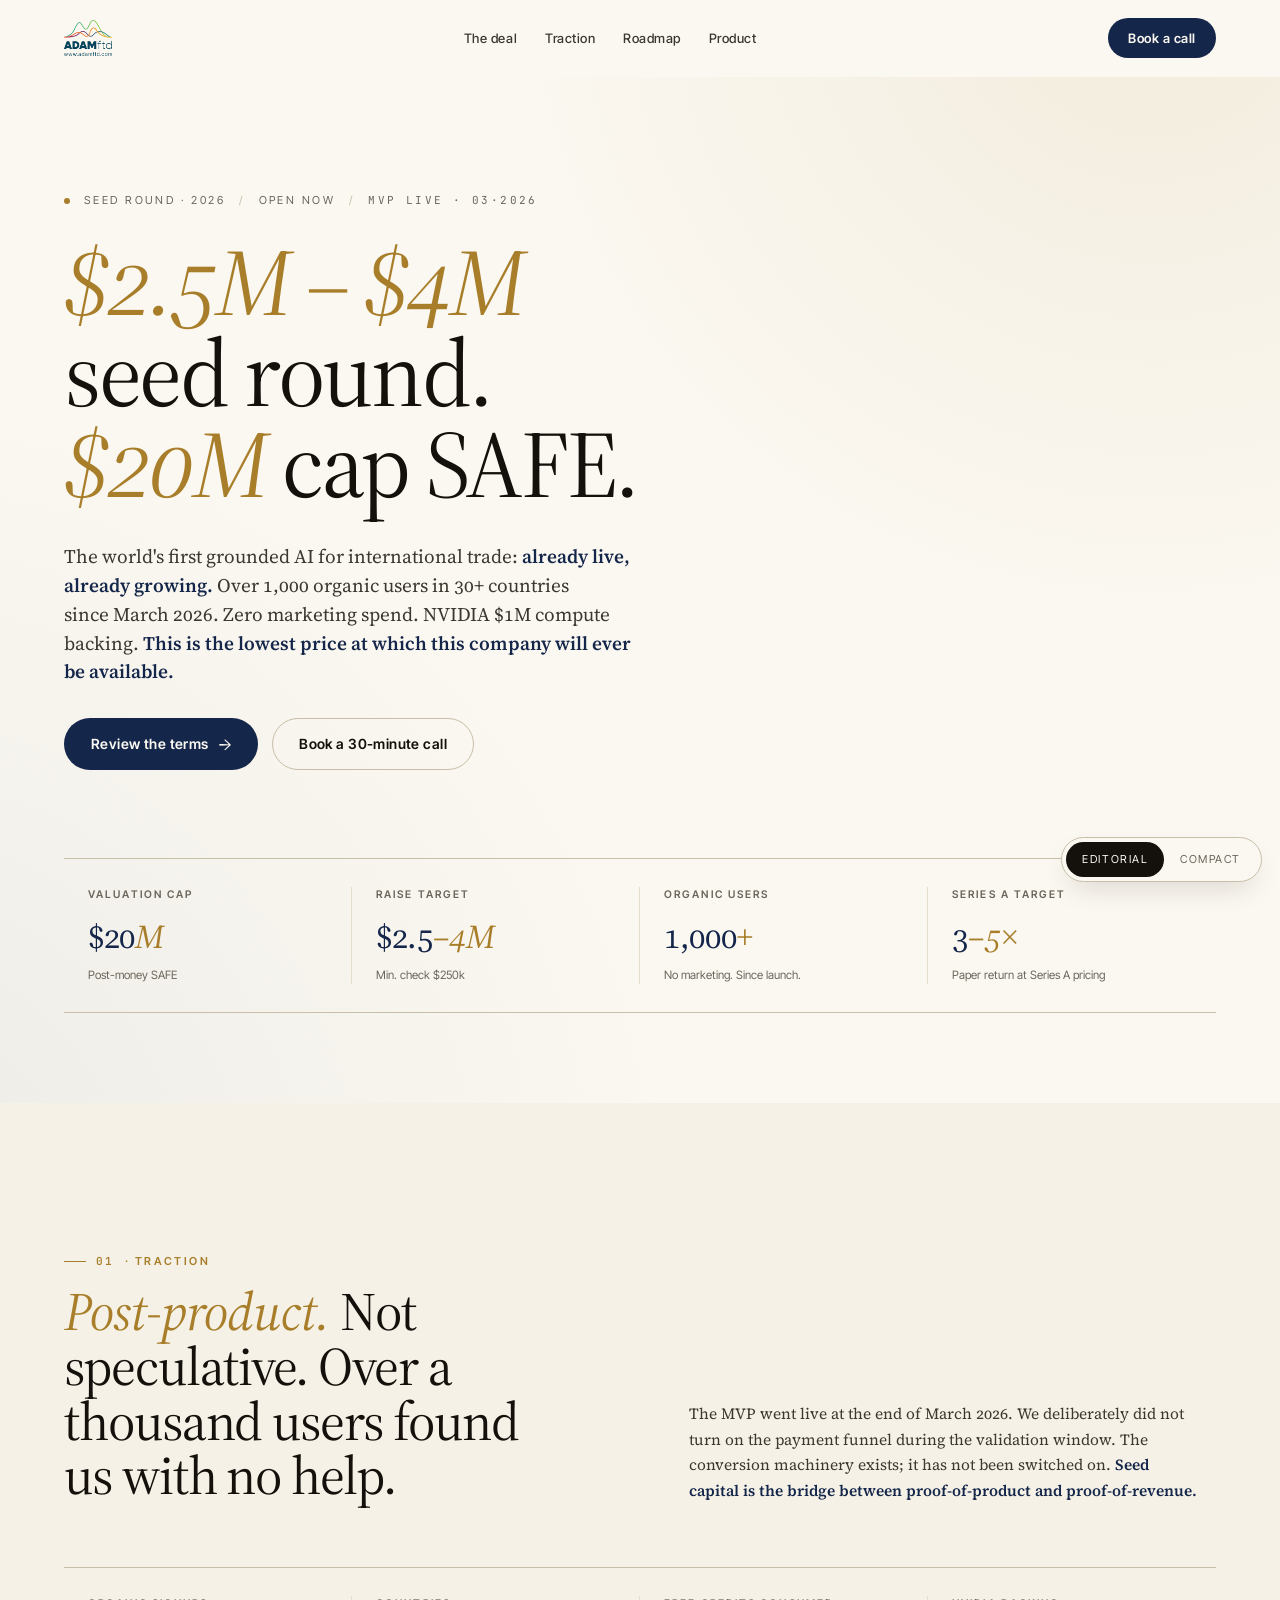
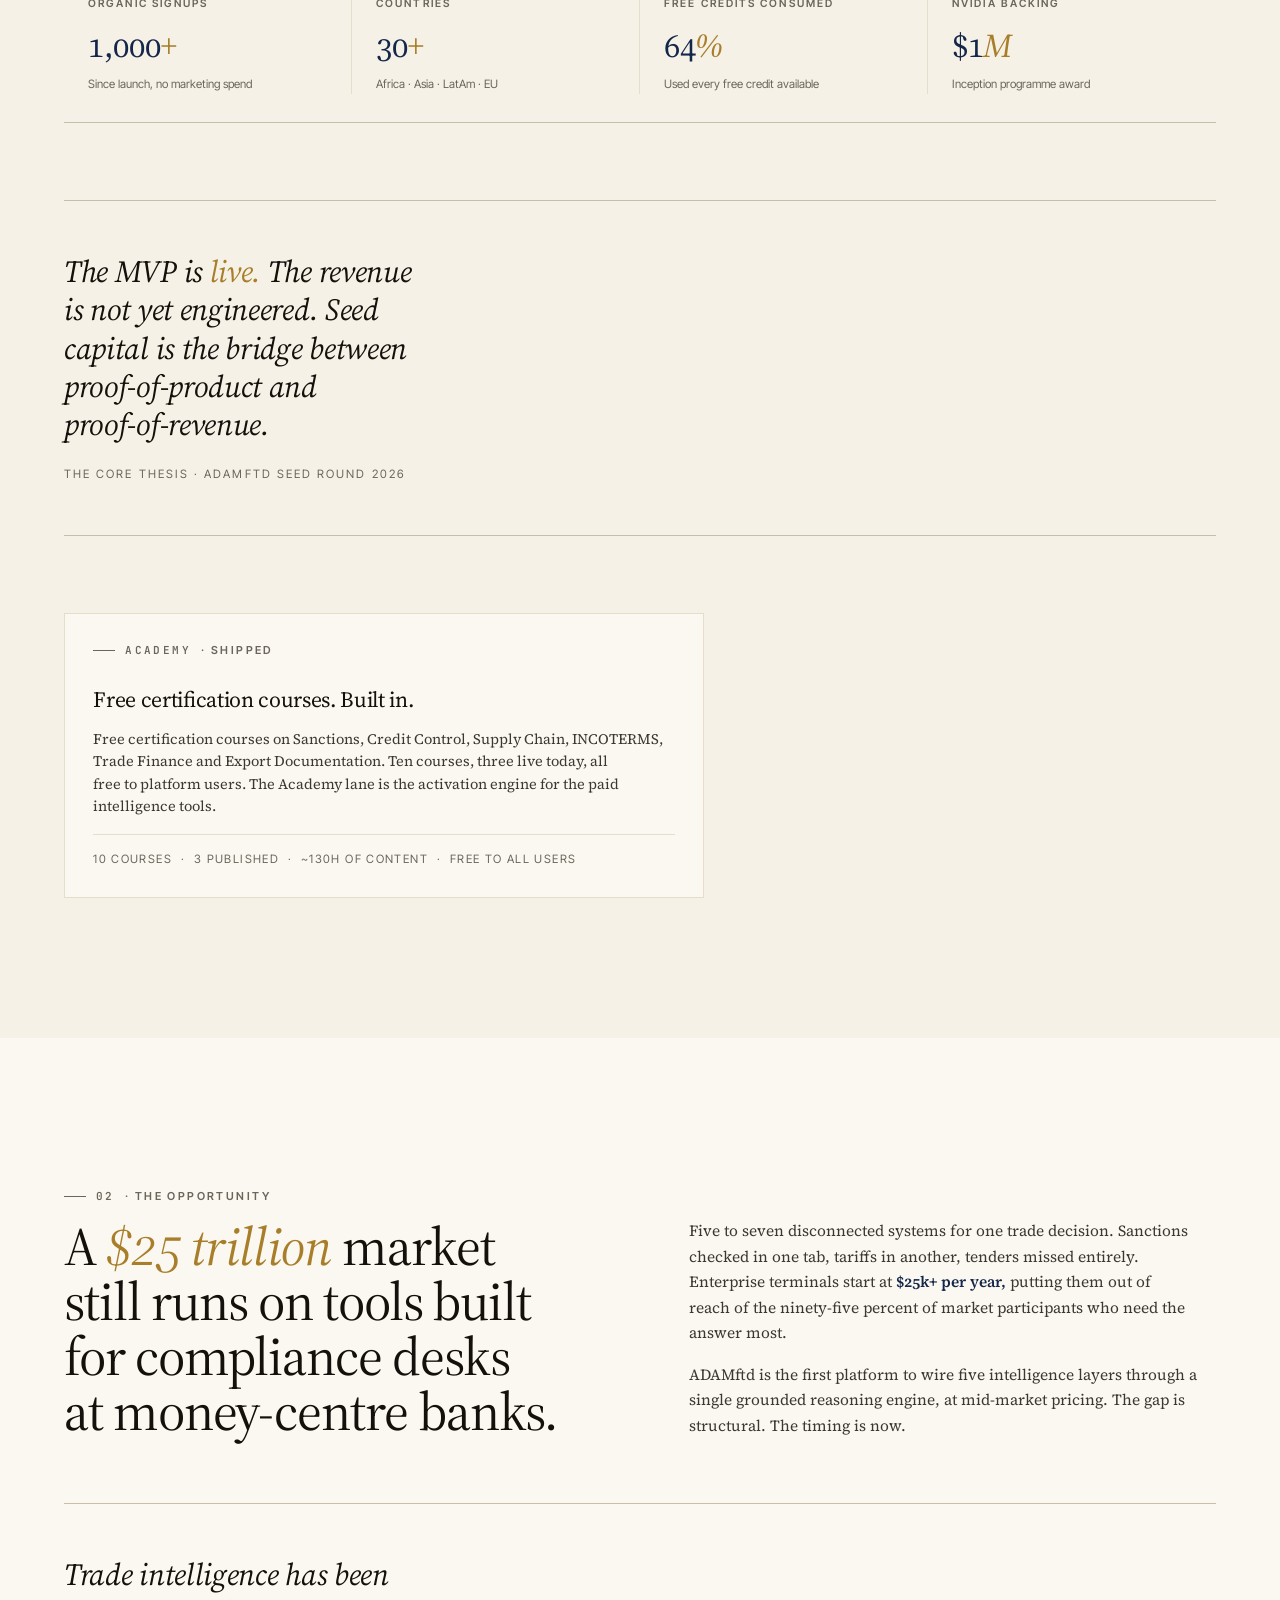
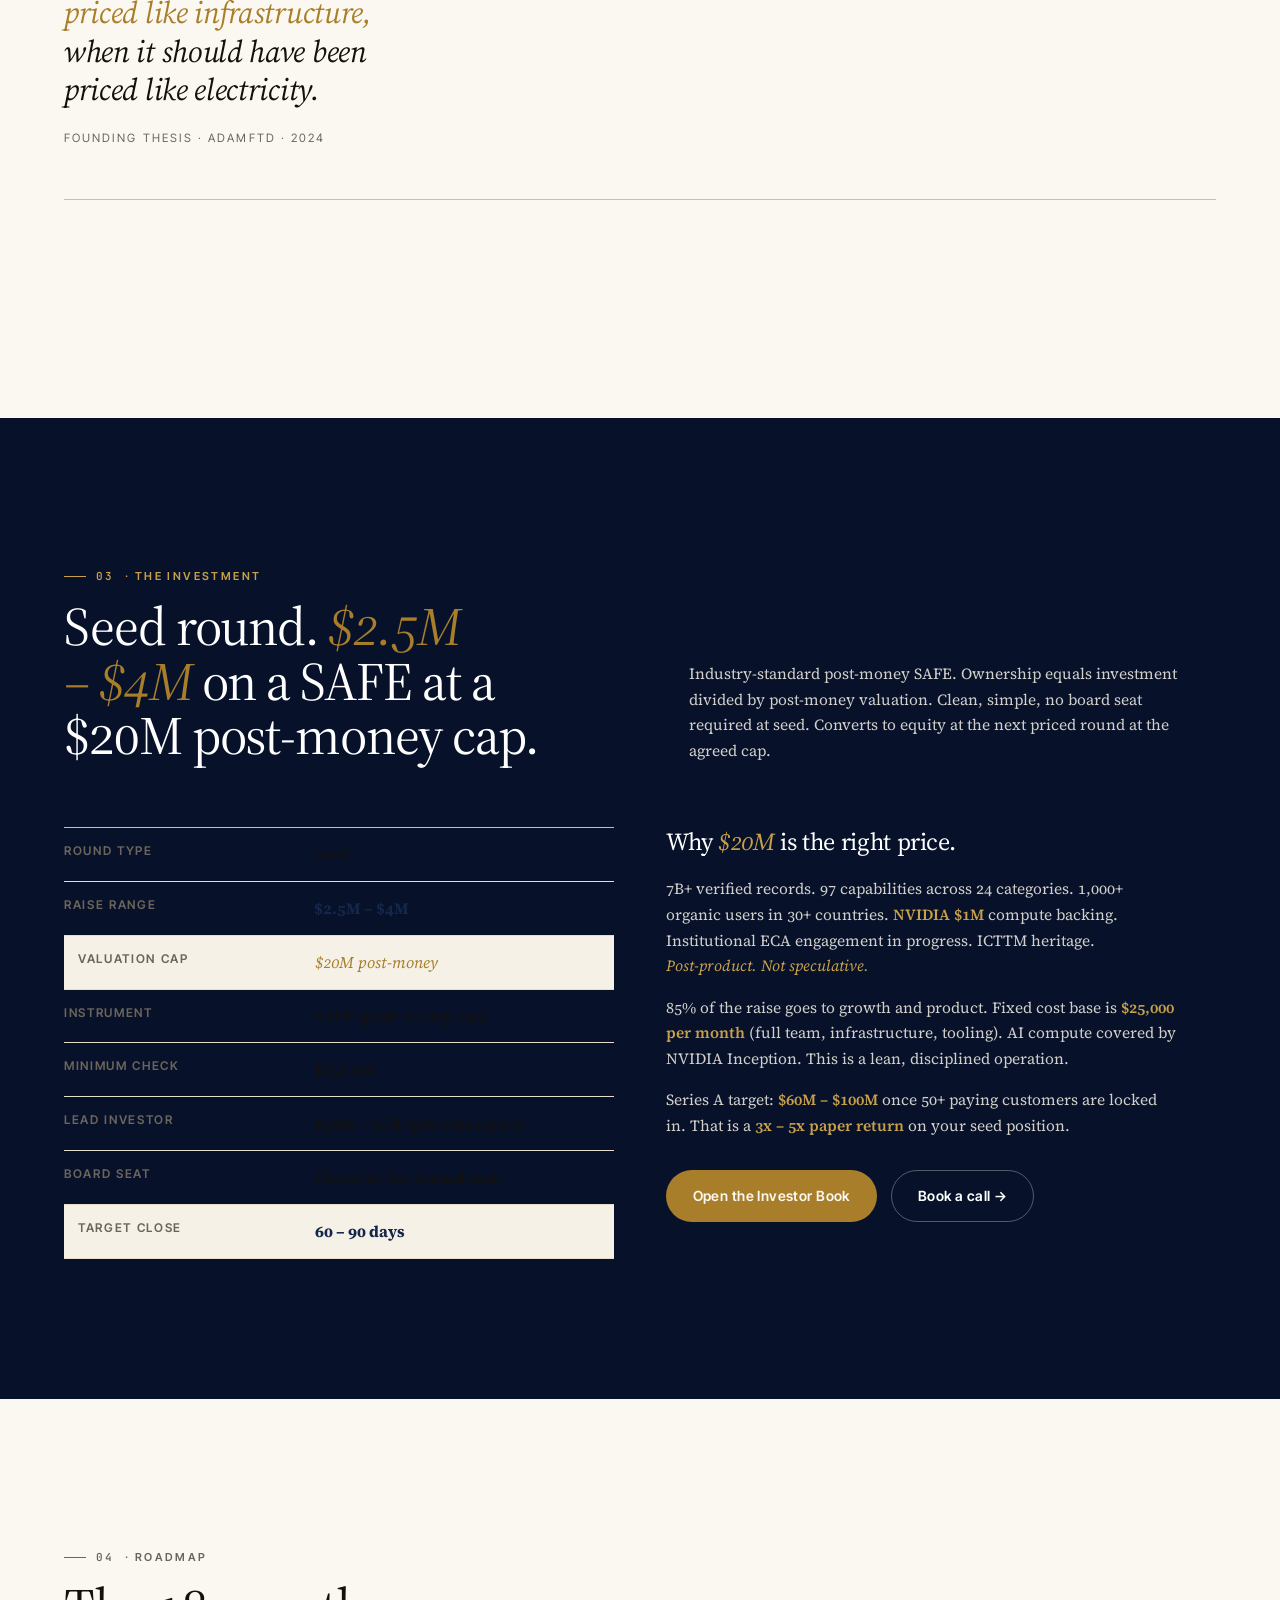
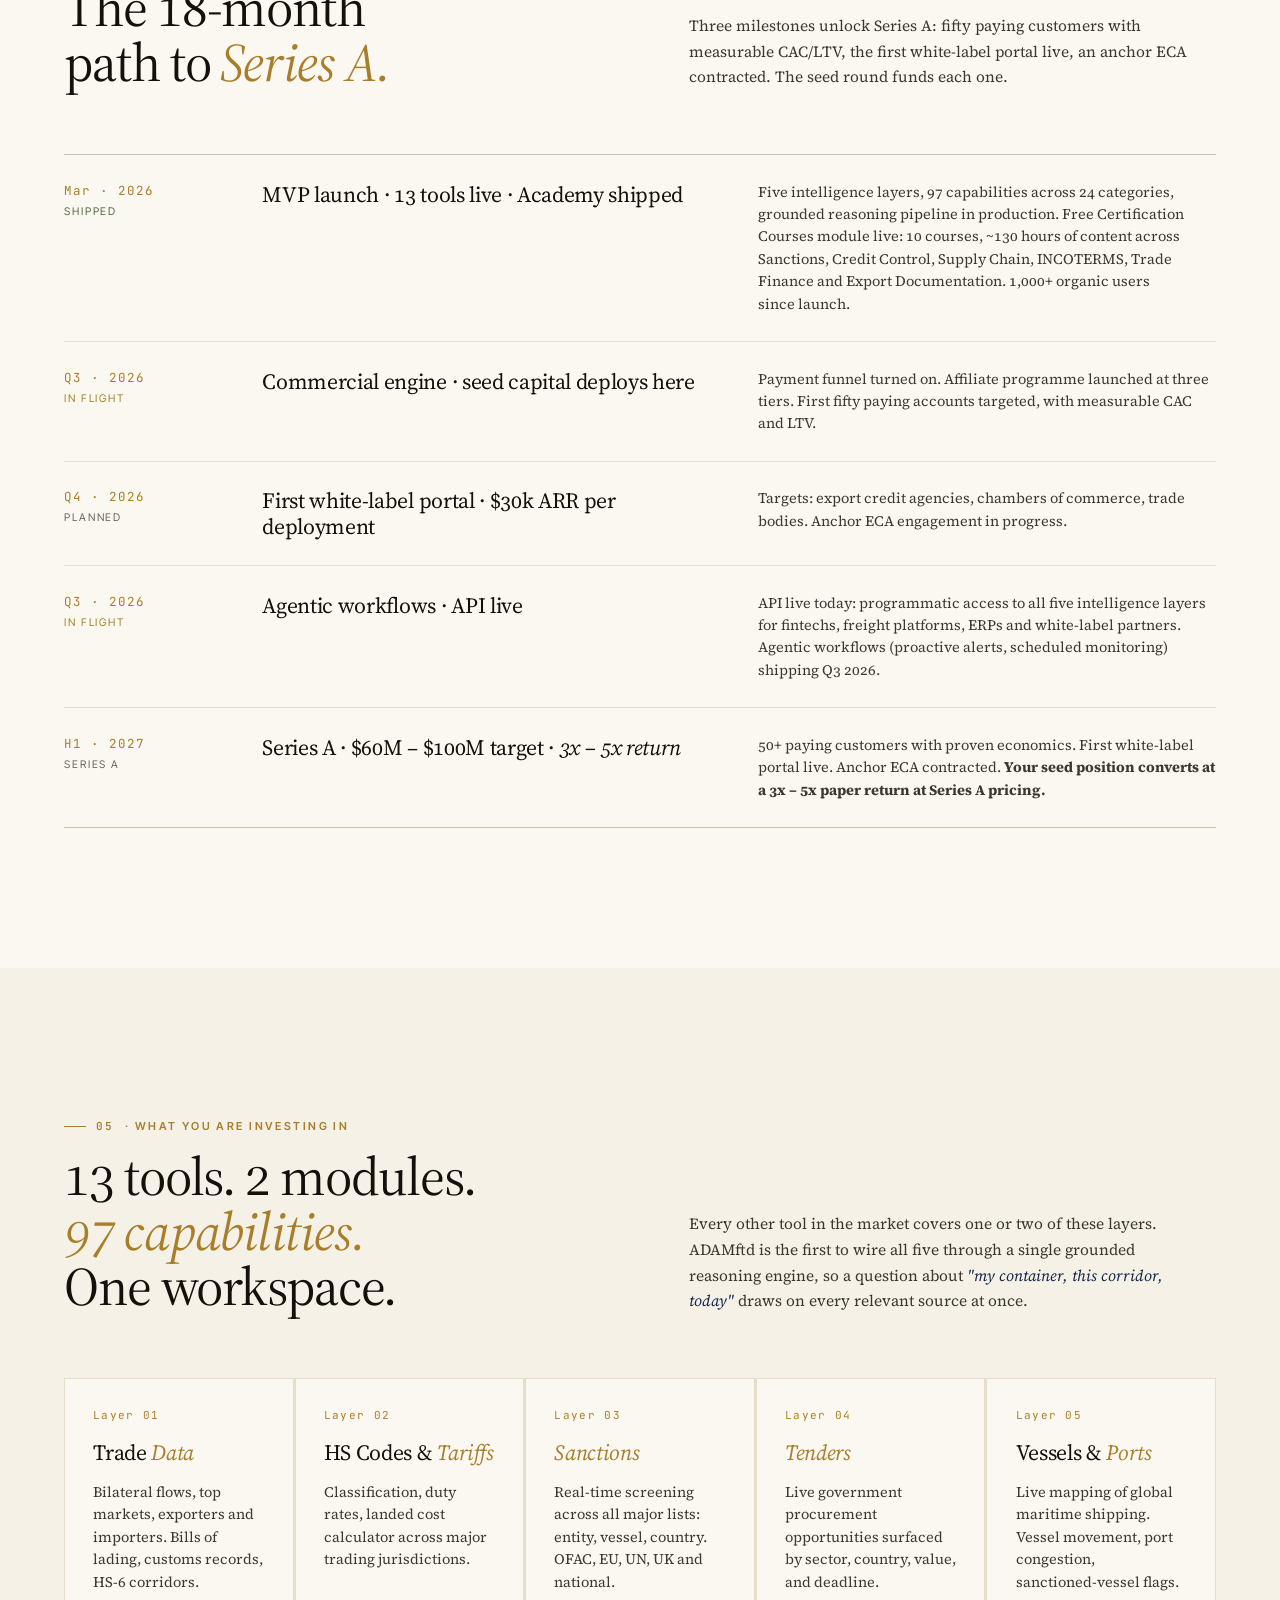
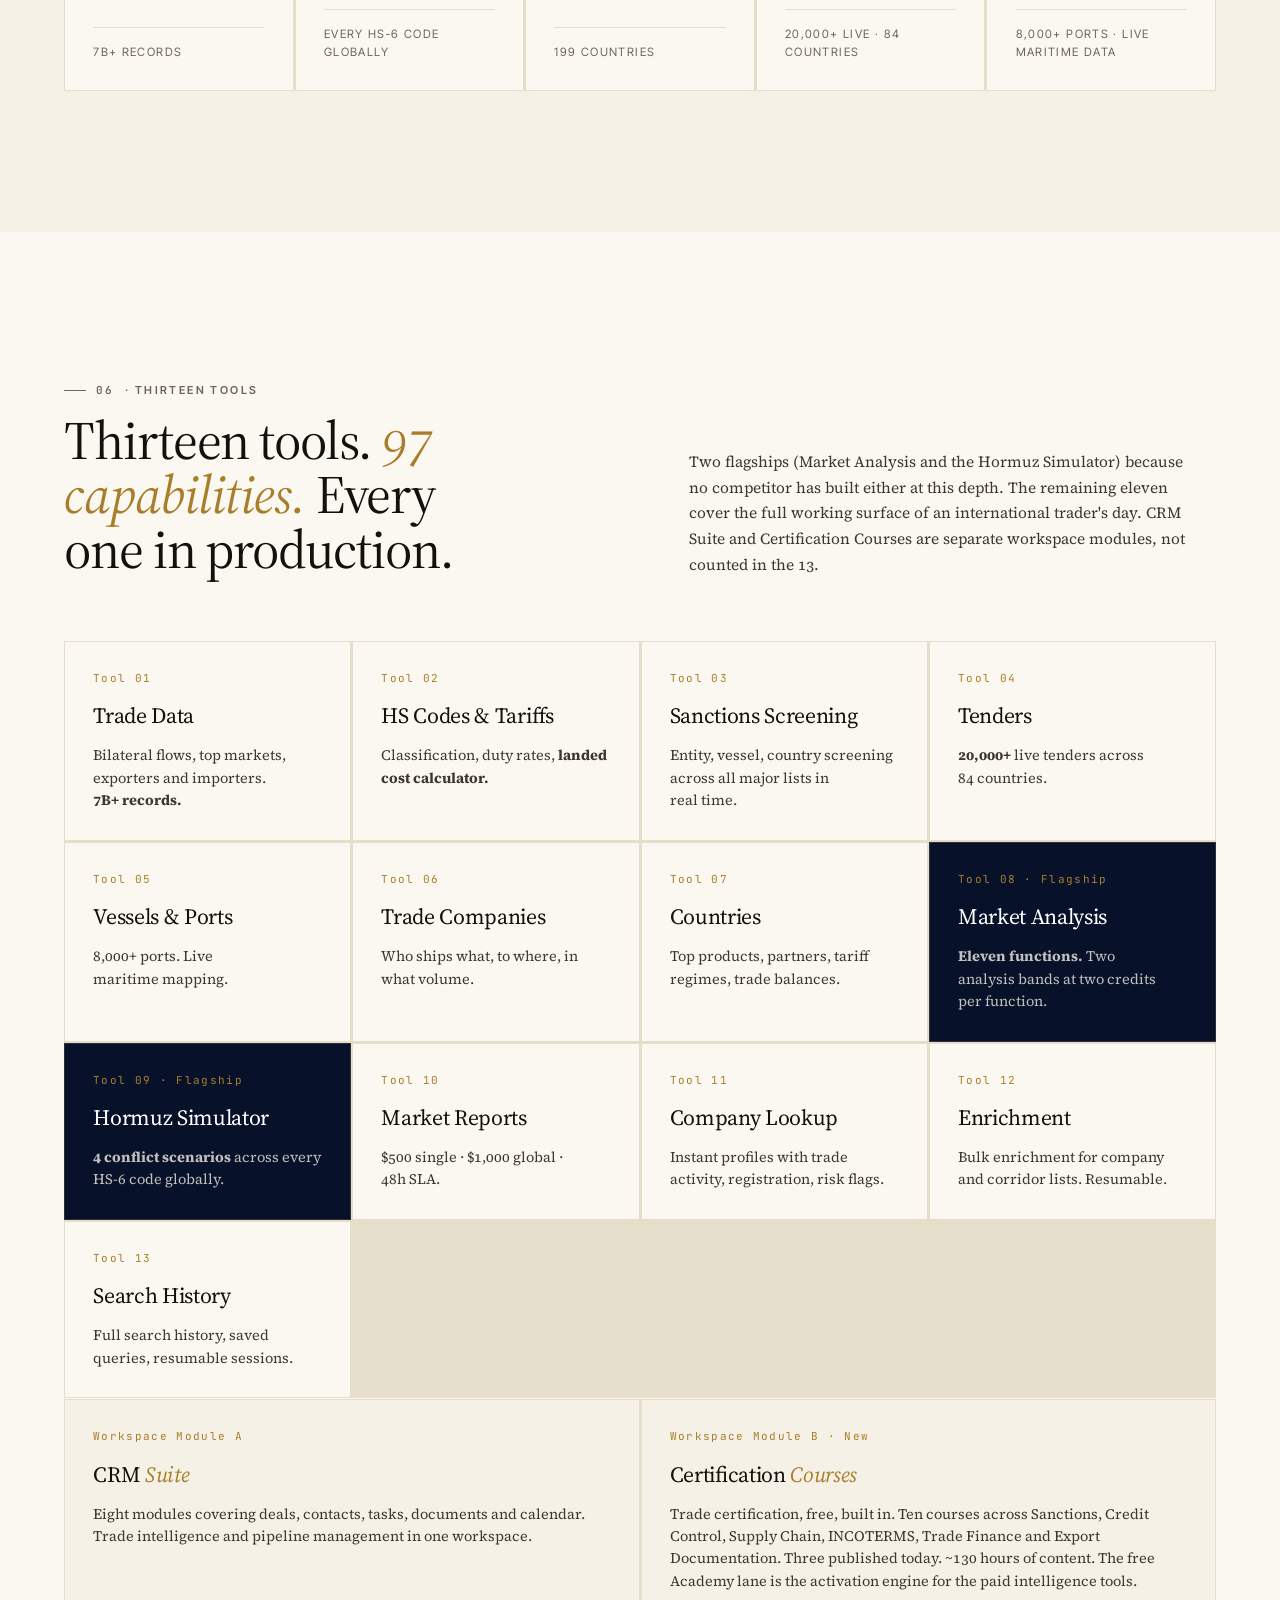
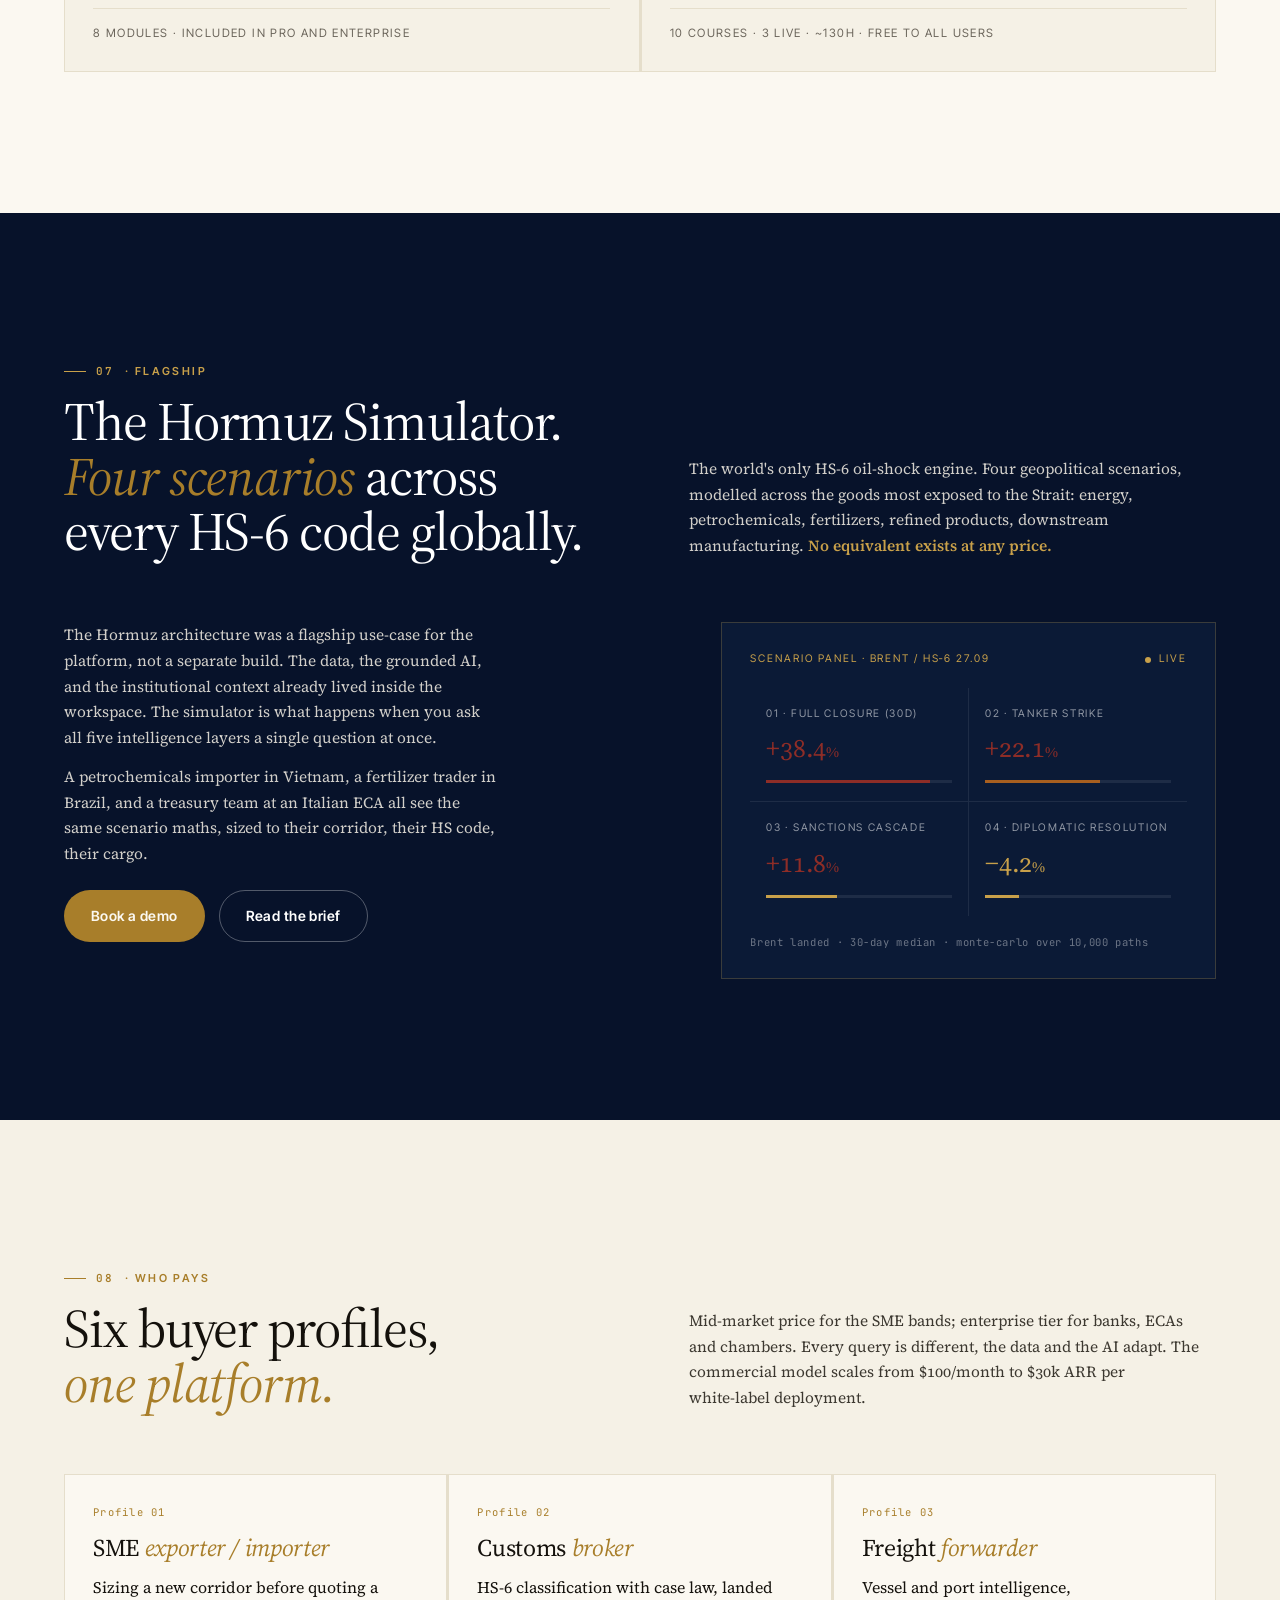
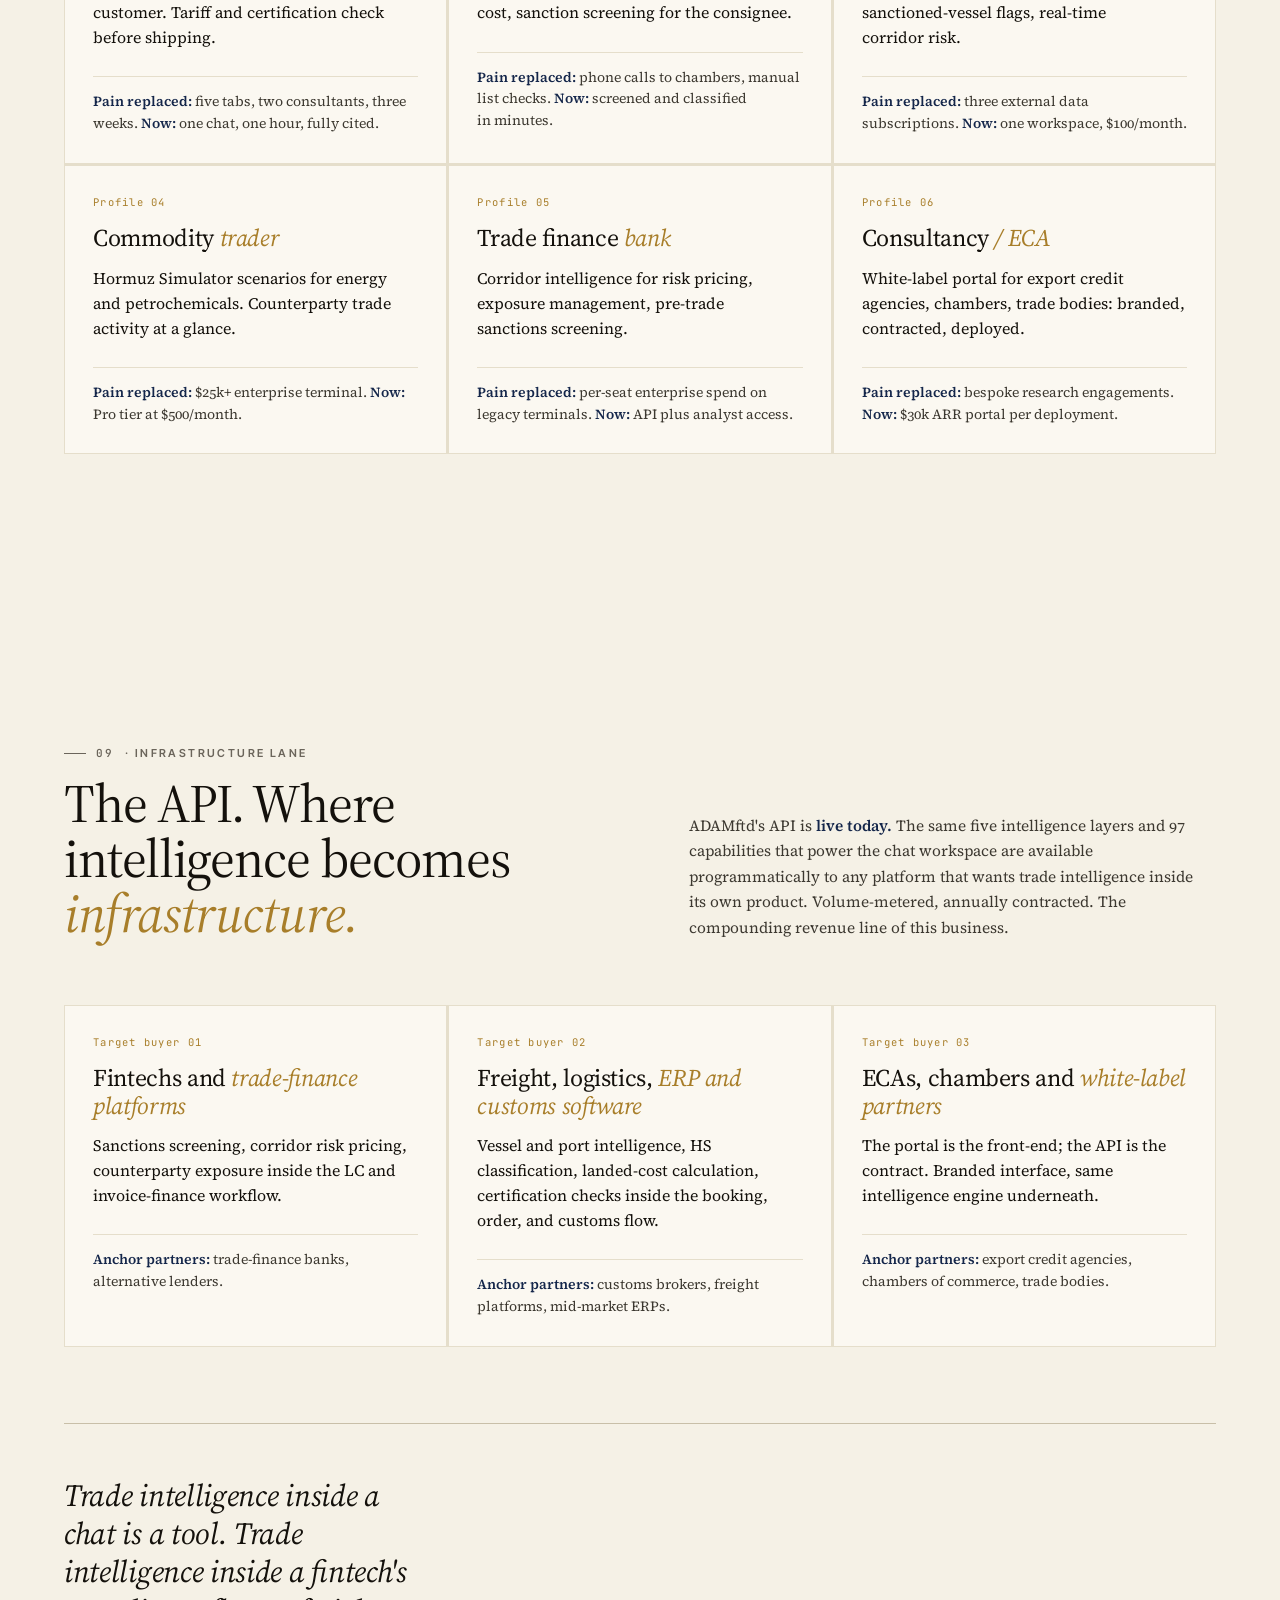
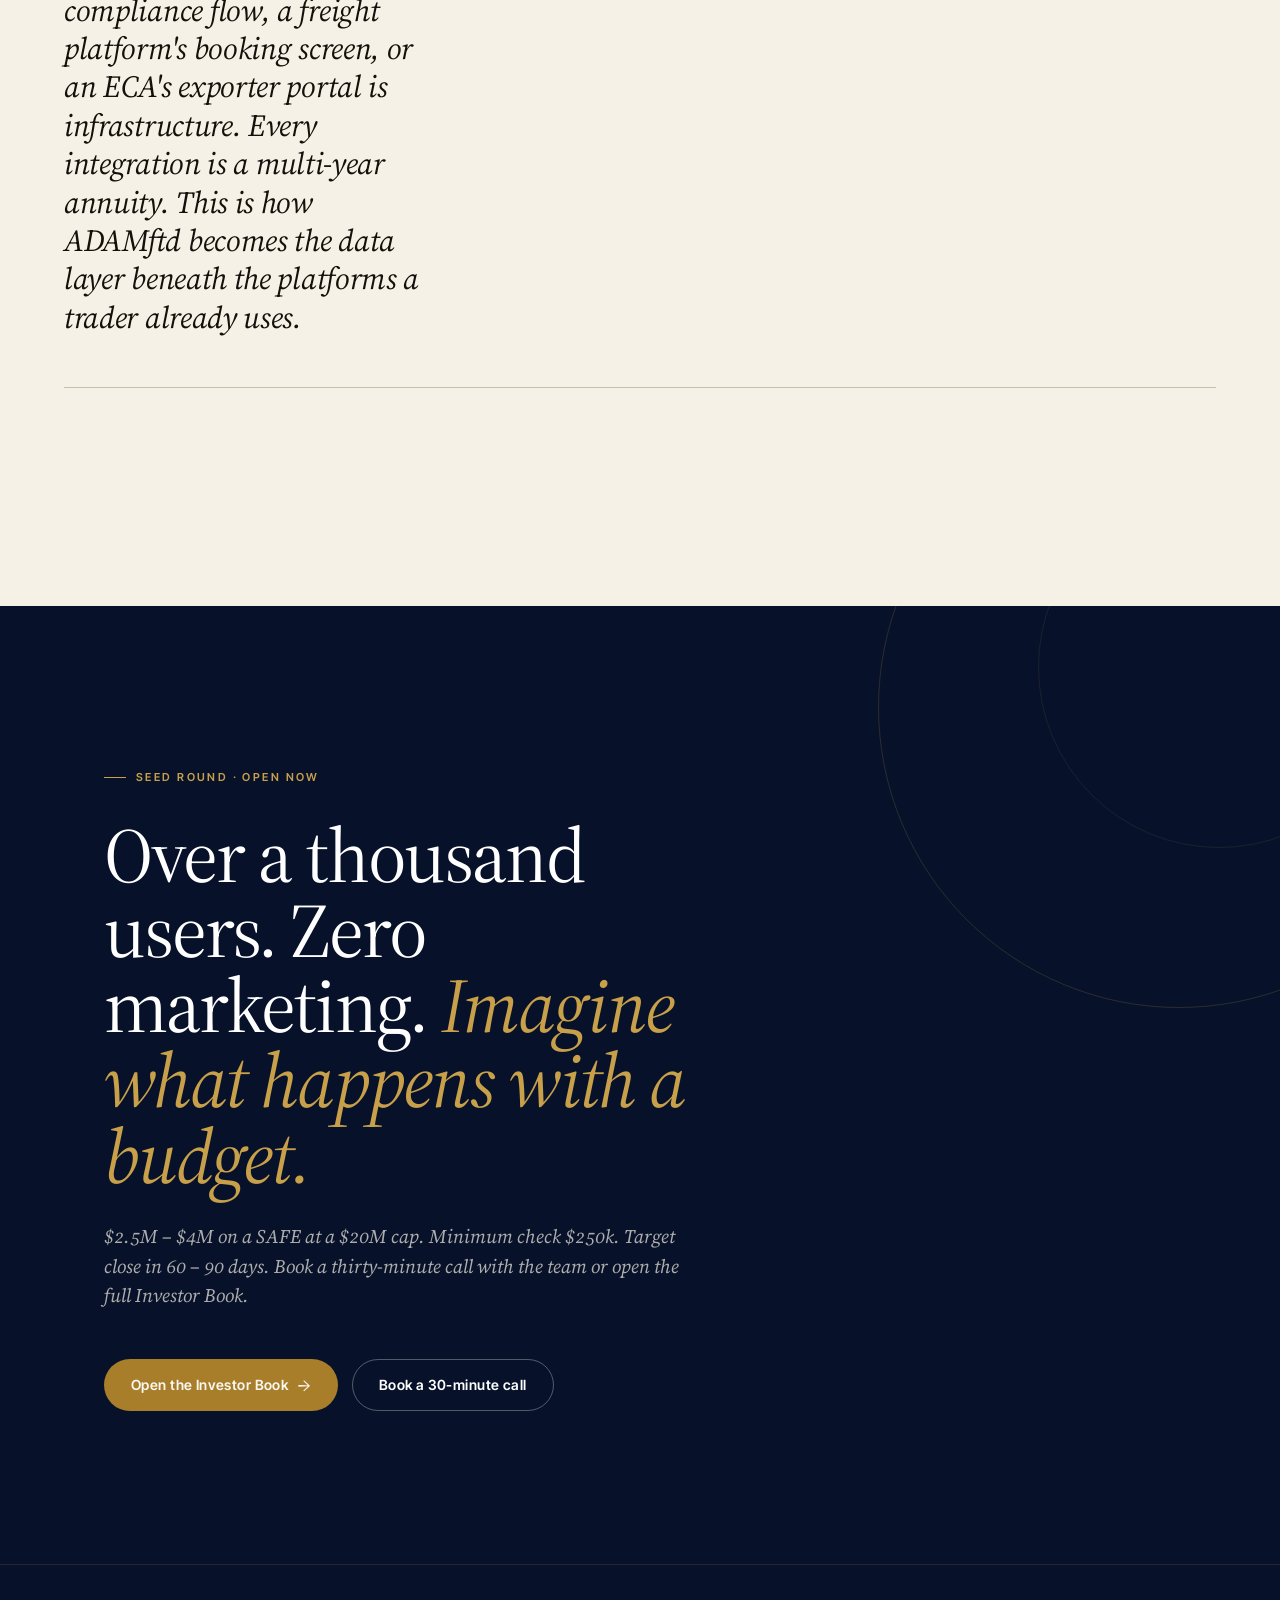
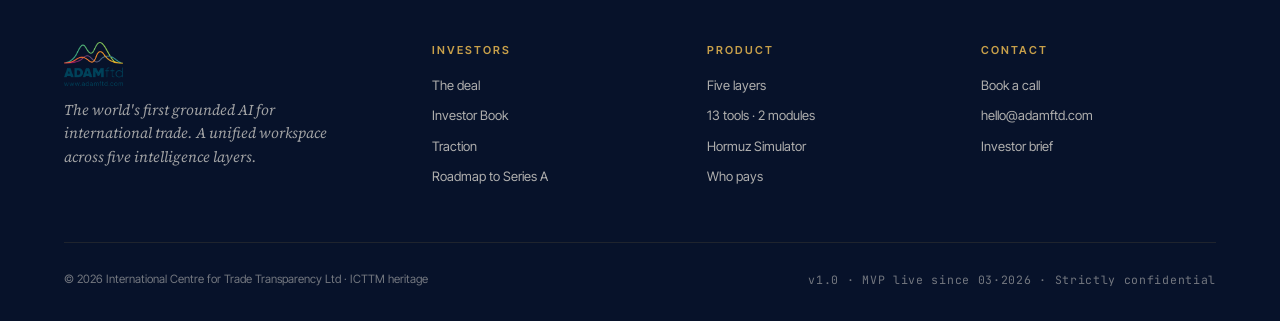
==== commit 77141c3d: "API is live today: update all copy and roadmap - Seed page: API section lead now 'live today', roadm" ====
--- a/index.html
+++ b/index.html
@@ -230,8 +230,8 @@
           <div class="rm-when">Q3 · 2026</div>
           <div class="rm-status now">In flight</div>
         </div>
-        <h3 class="rm-title">Agentic workflows · API GA</h3>
-        <p class="rm-body">Proactive alerts, scheduled workflows, autonomous corridor monitoring. Conversational today, agentic by Q3 2026.</p>
+        <h3 class="rm-title">Agentic workflows · API live</h3>
+        <p class="rm-body">API live today: programmatic access to all five intelligence layers for fintechs, freight platforms, ERPs and white-label partners. Agentic workflows (proactive alerts, scheduled monitoring) shipping Q3 2026.</p>
       </div>
       <div class="row">
         <div>
@@ -460,7 +460,7 @@
         <h2 class="section-title">The API. Where intelligence becomes <em>infrastructure.</em></h2>
       </div>
       <div class="right">
-        <p class="body-prose">ADAMftd's chat workspace is the surface. Underneath it is a metered API that exposes the same five intelligence layers and 97 capabilities to any platform that wants trade intelligence inside its own product. The compounding revenue line of this business.</p>
+        <p class="body-prose">ADAMftd's API is <strong>live today.</strong> The same five intelligence layers and 97 capabilities that power the chat workspace are available programmatically to any platform that wants trade intelligence inside its own product. Volume-metered, annually contracted. The compounding revenue line of this business.</p>
       </div>
     </div>
     <div class="grid grid-3 reveal">
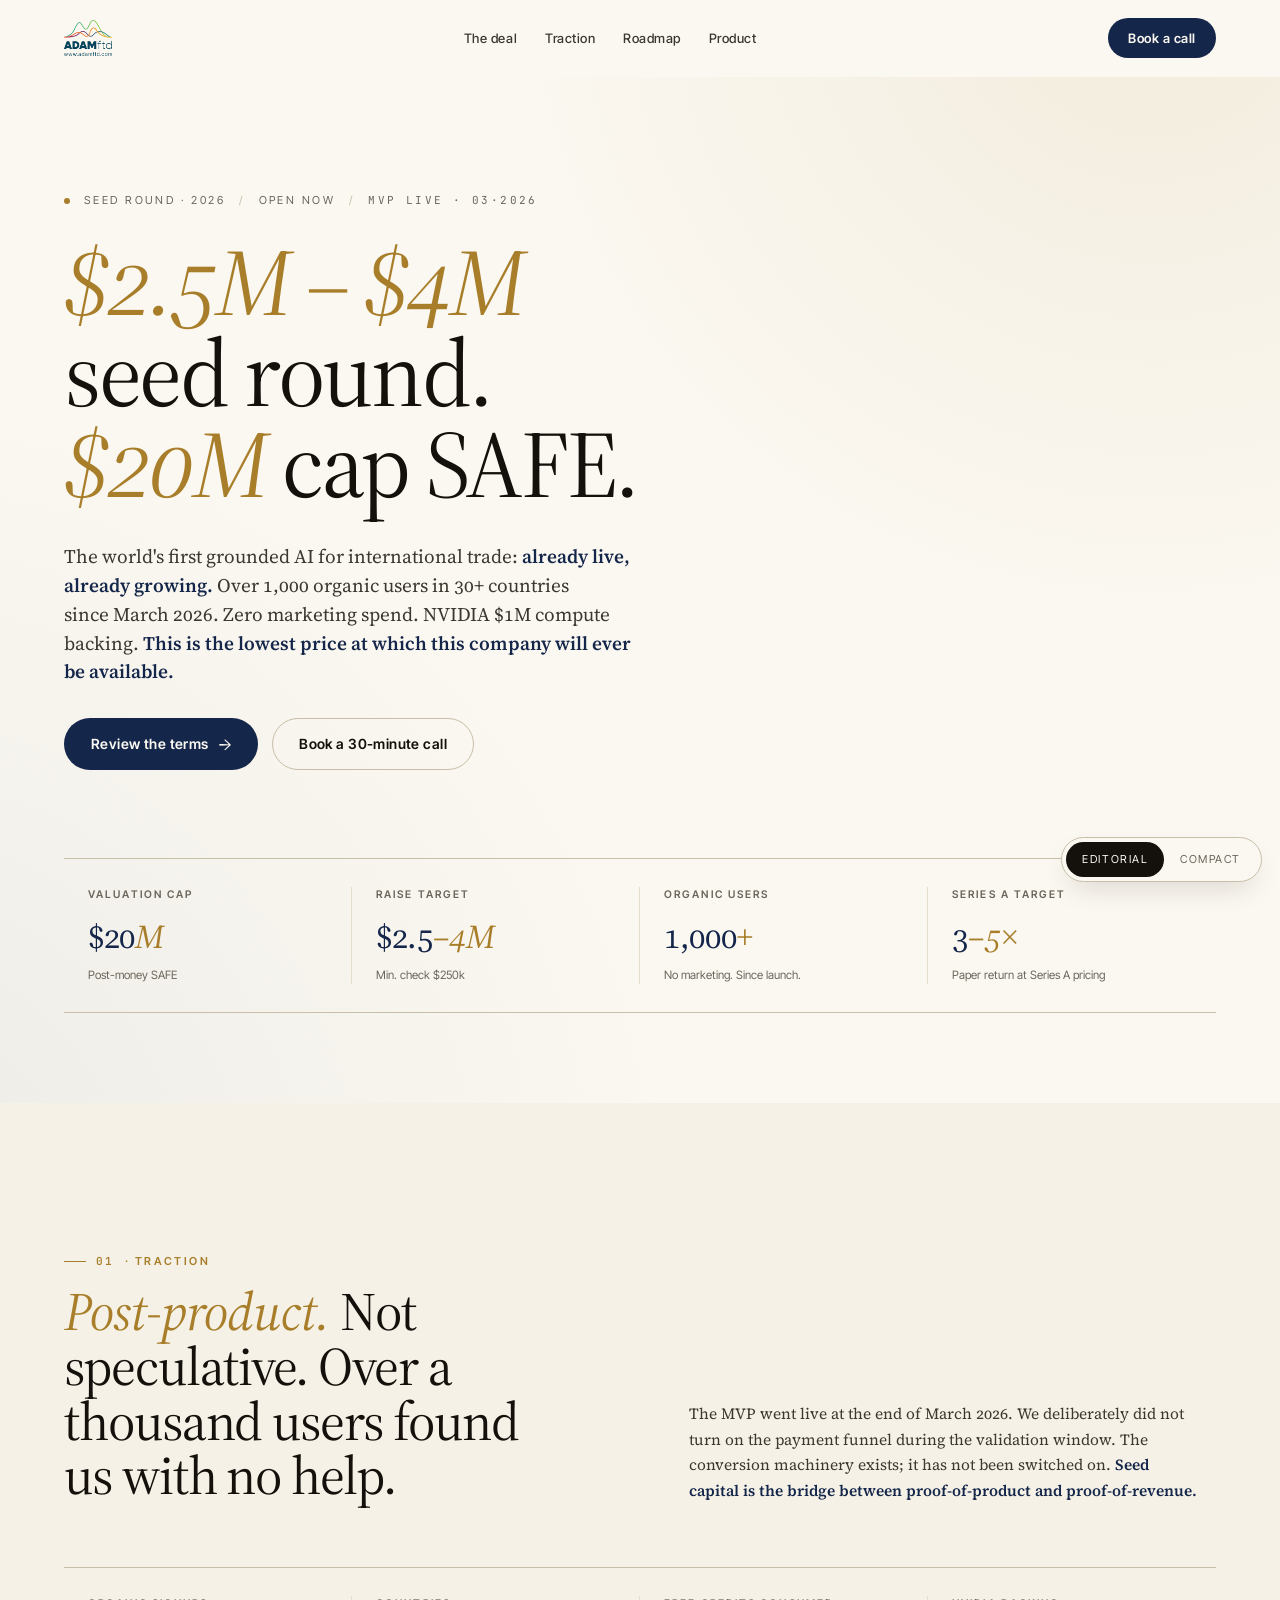
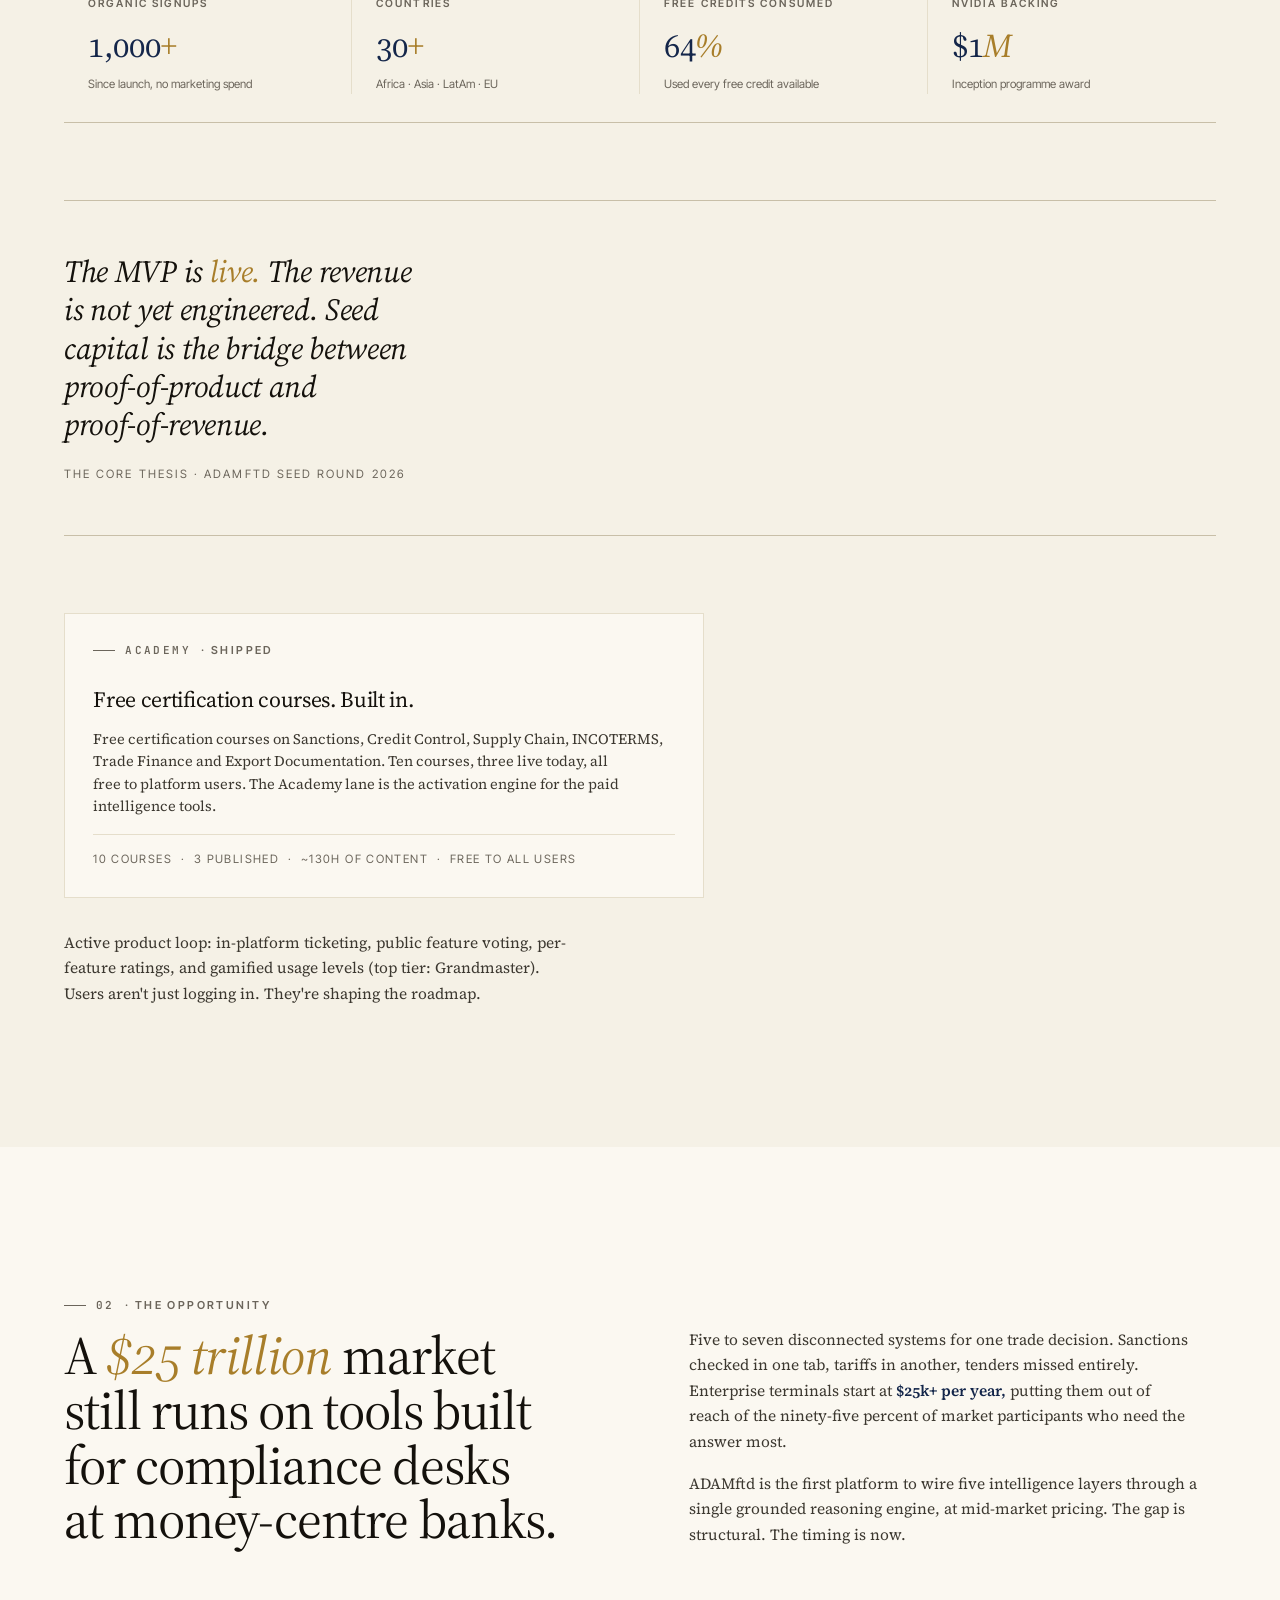
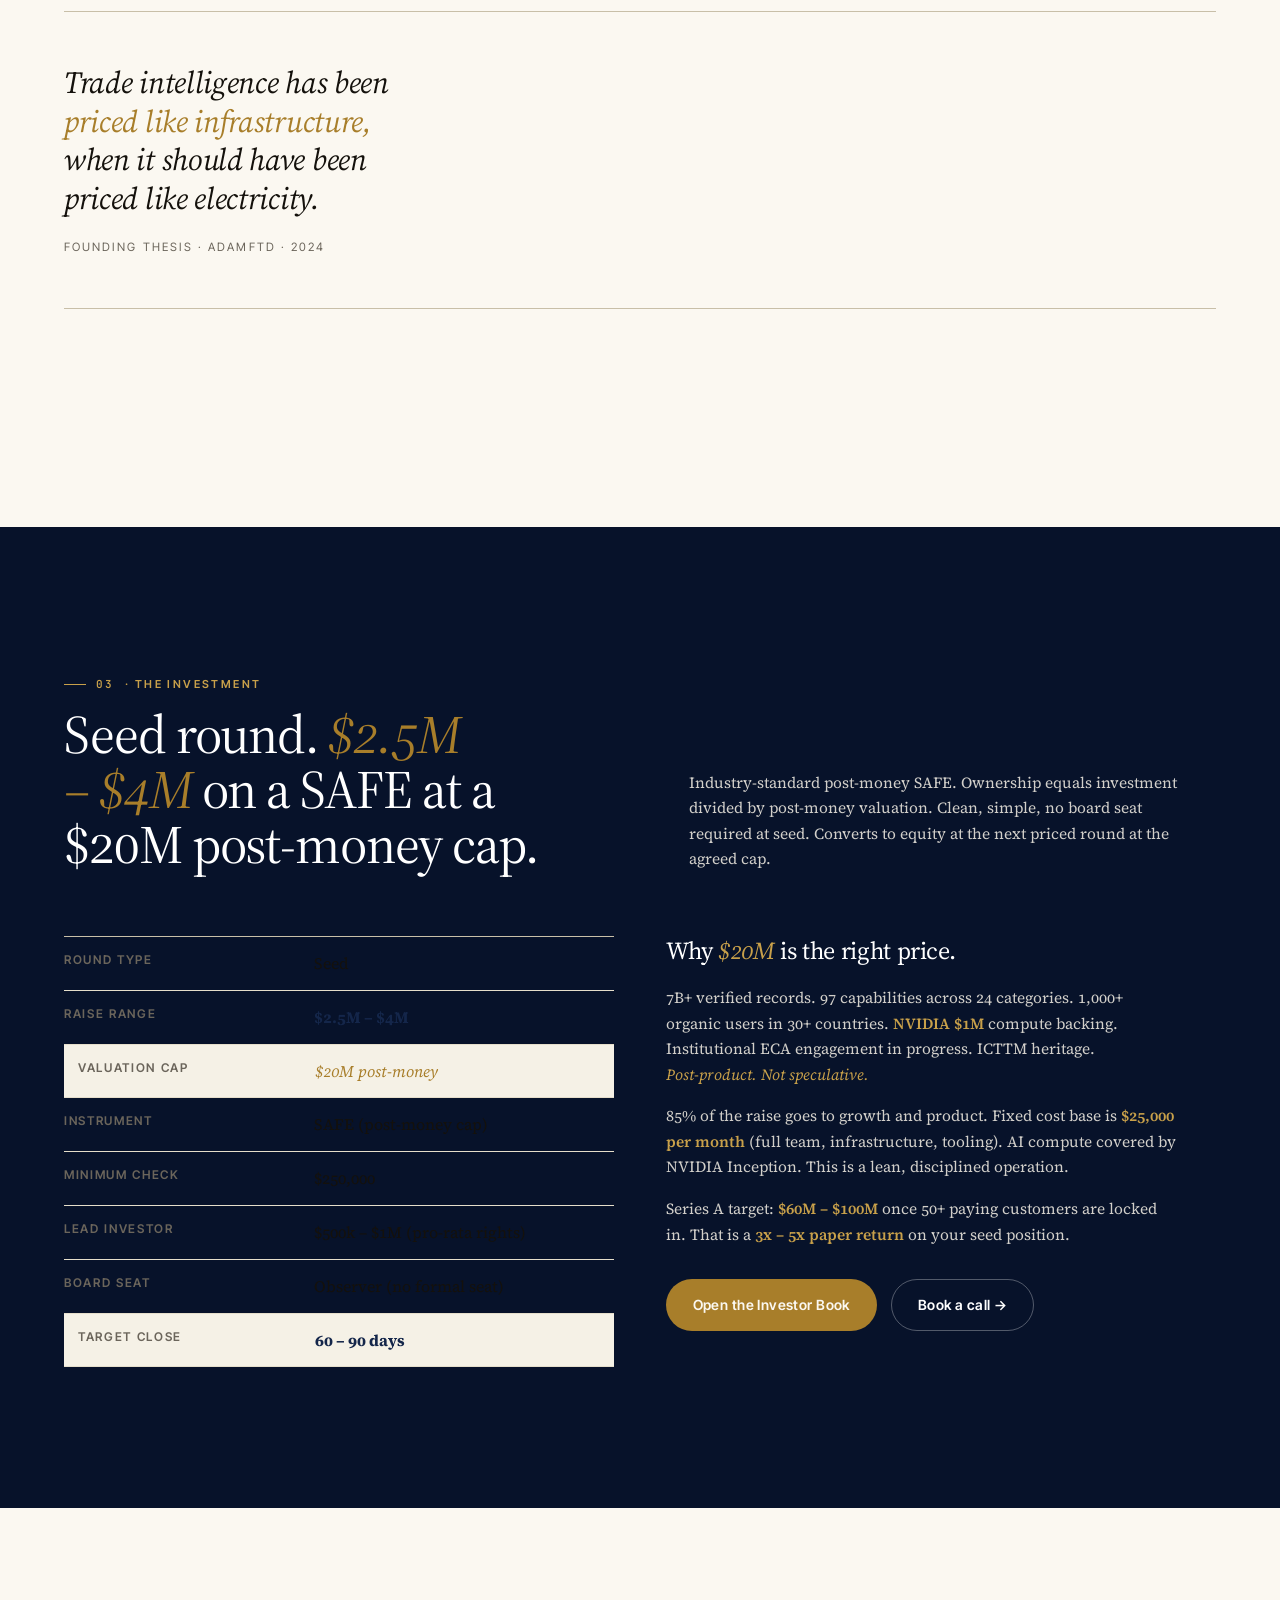
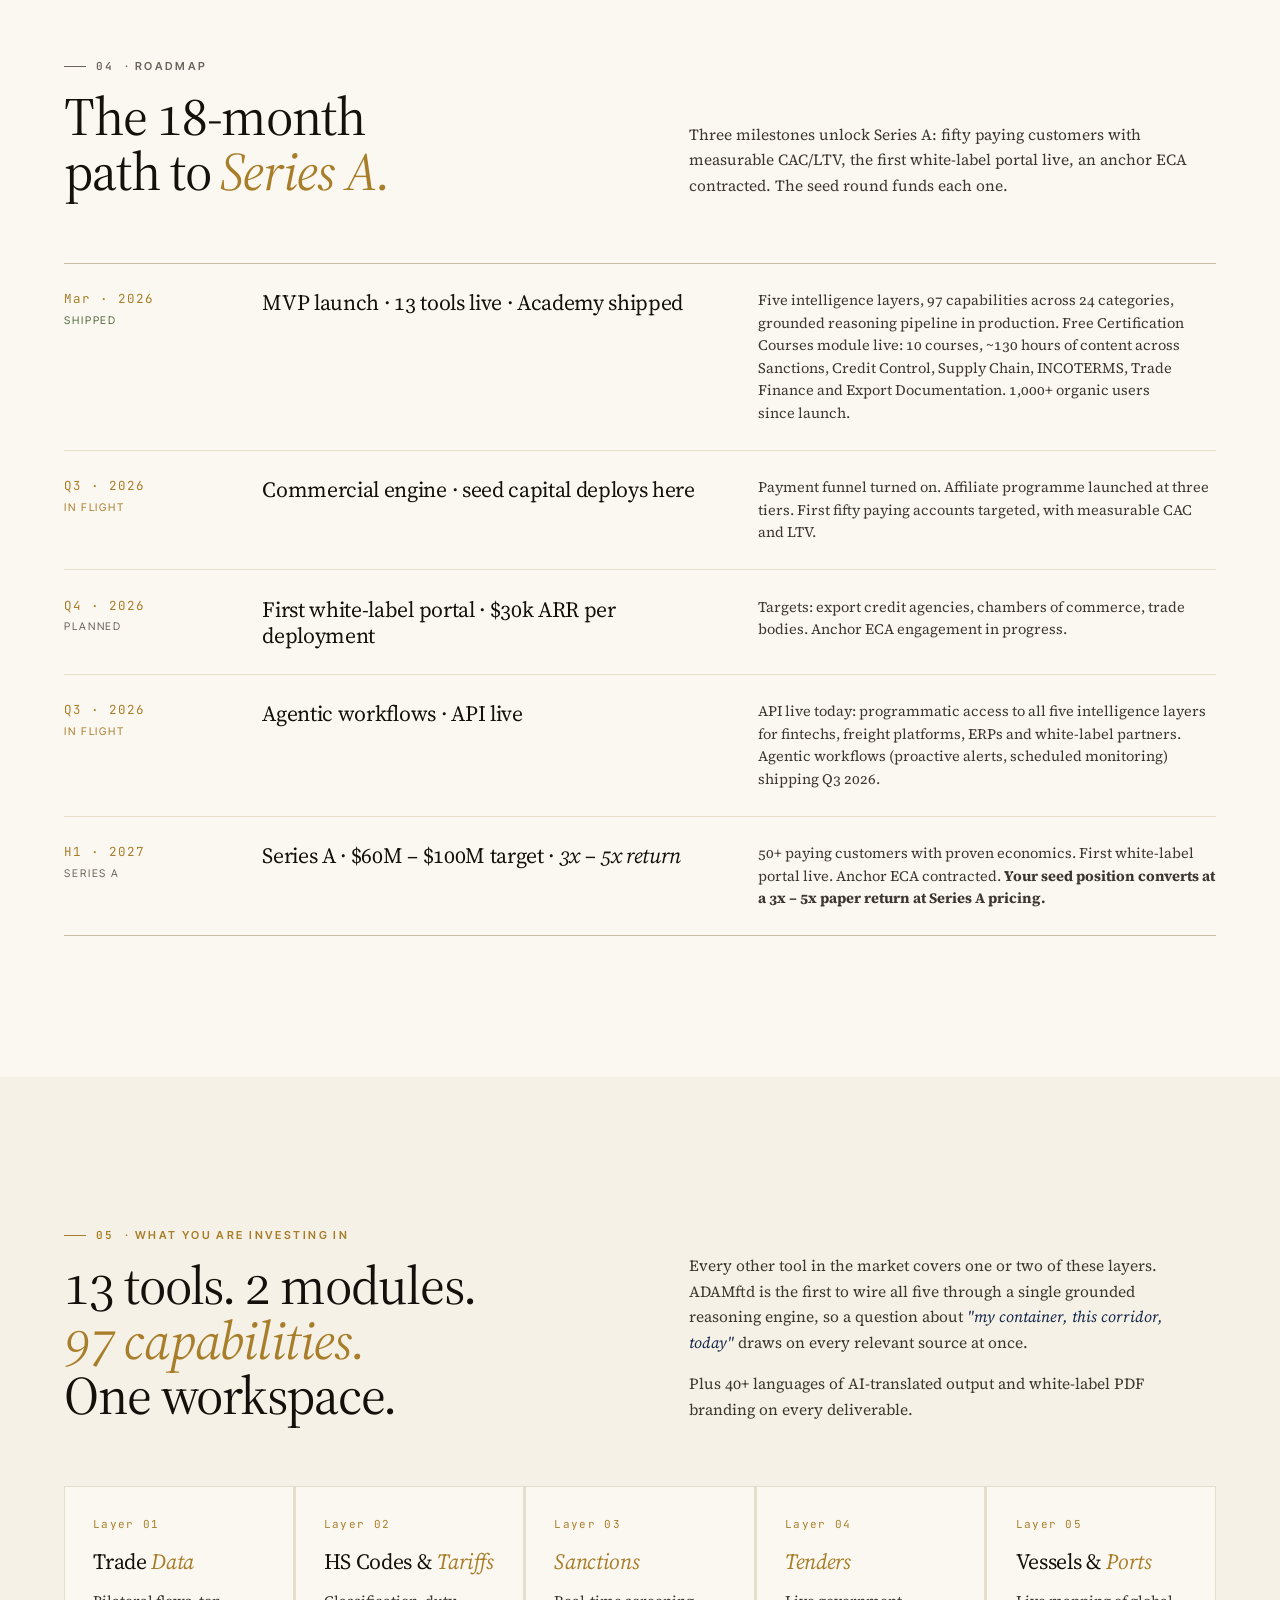
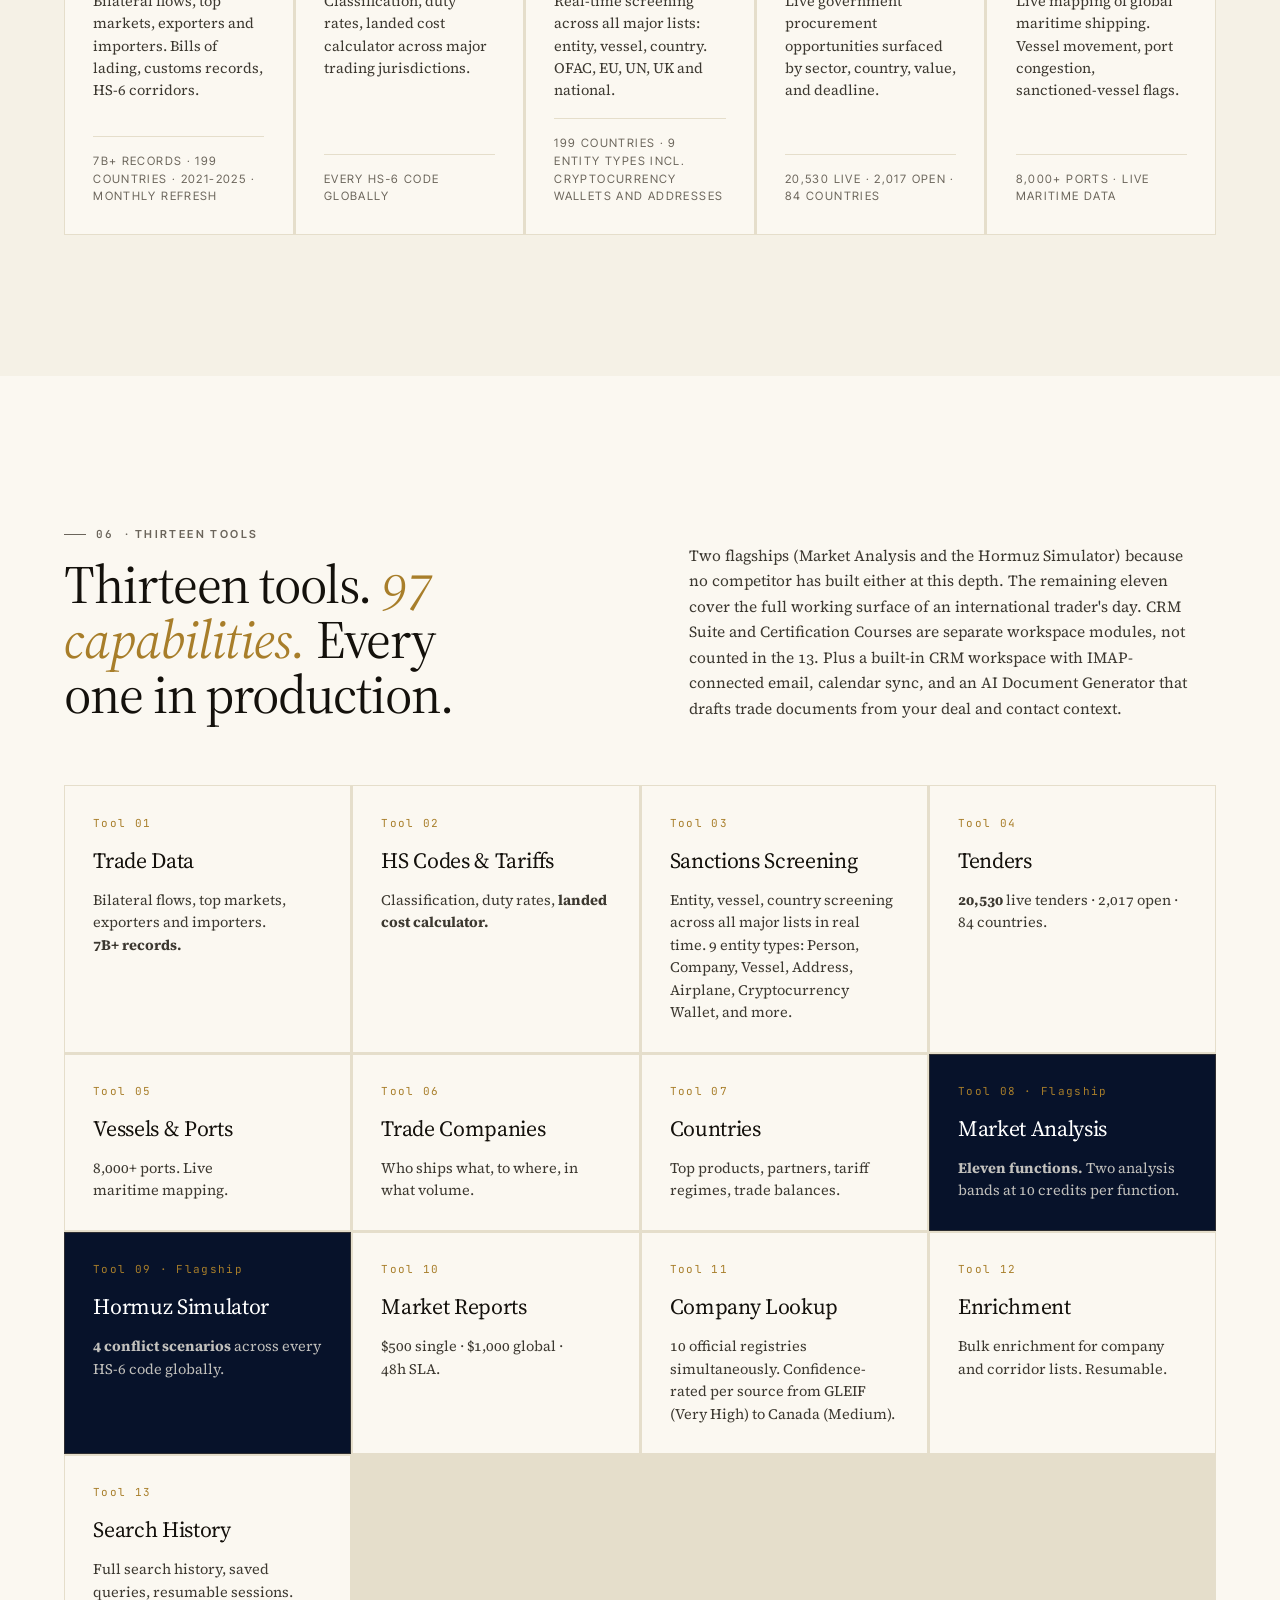
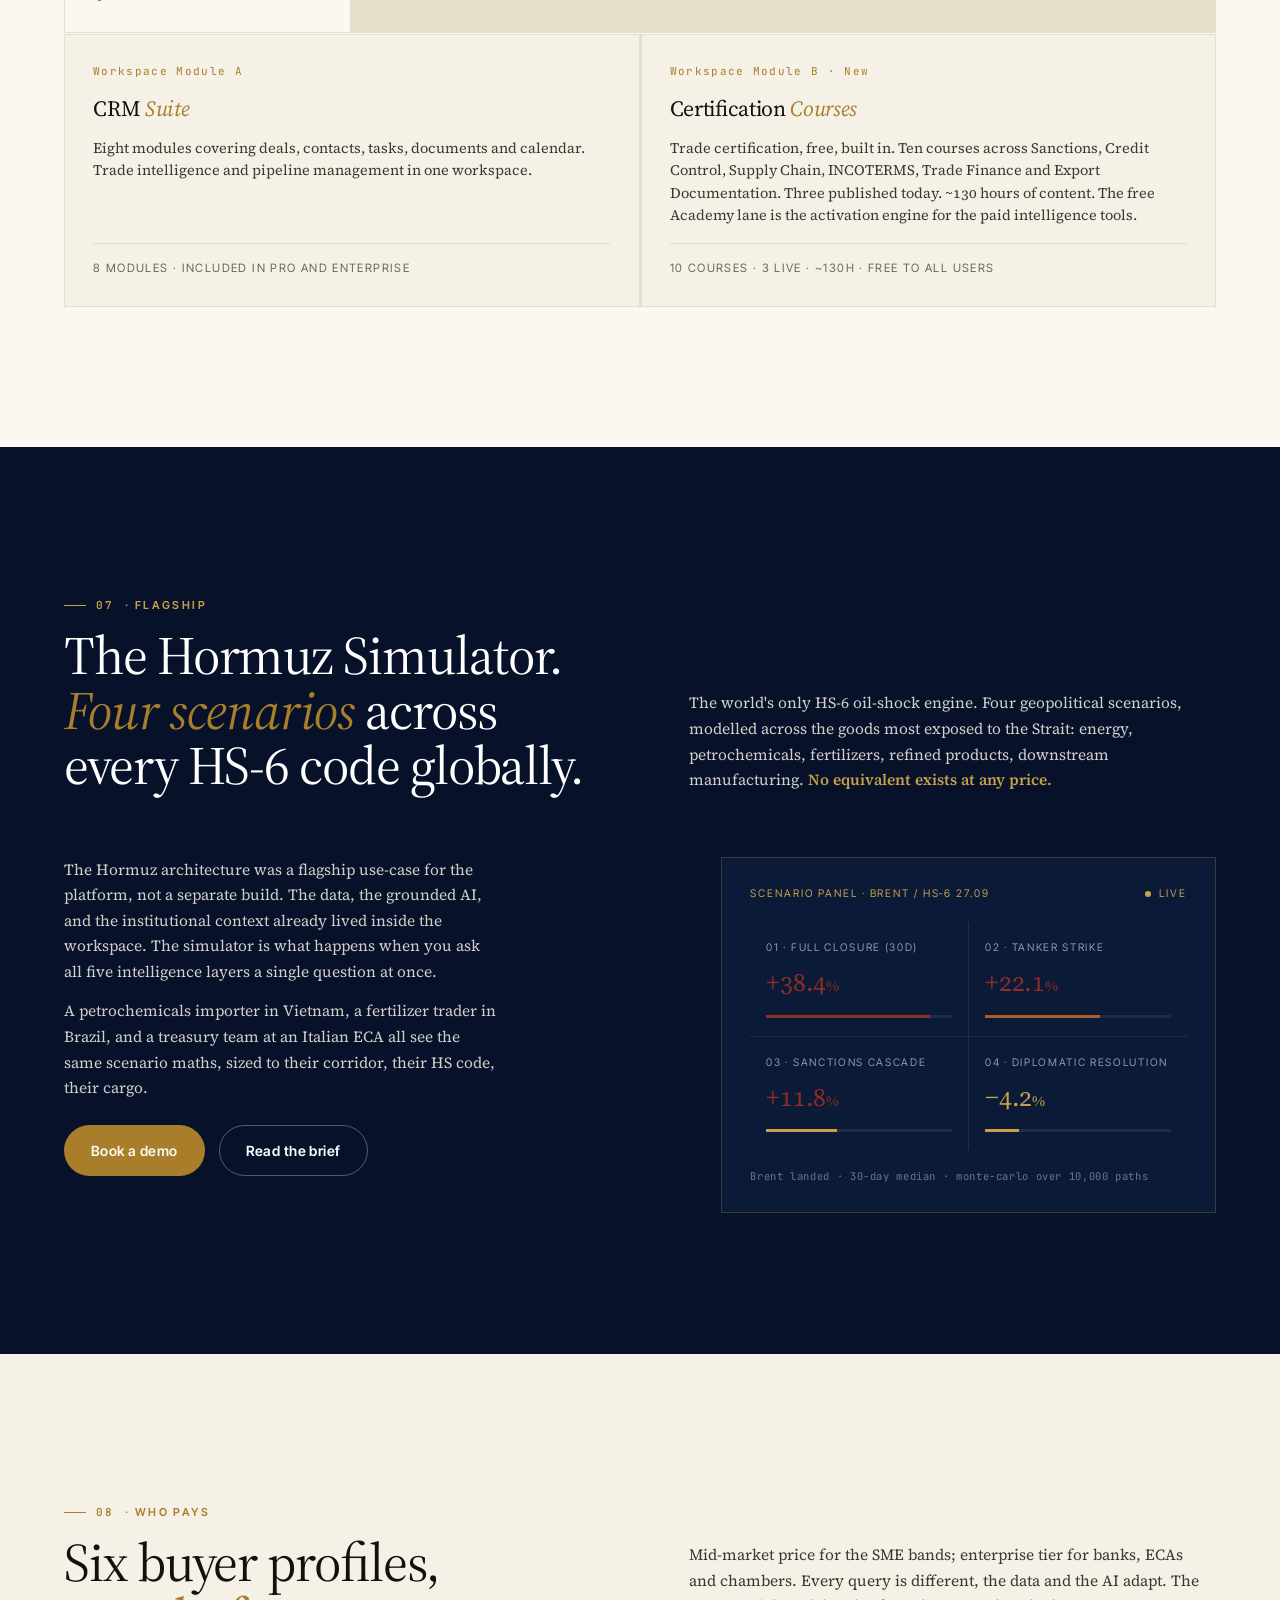
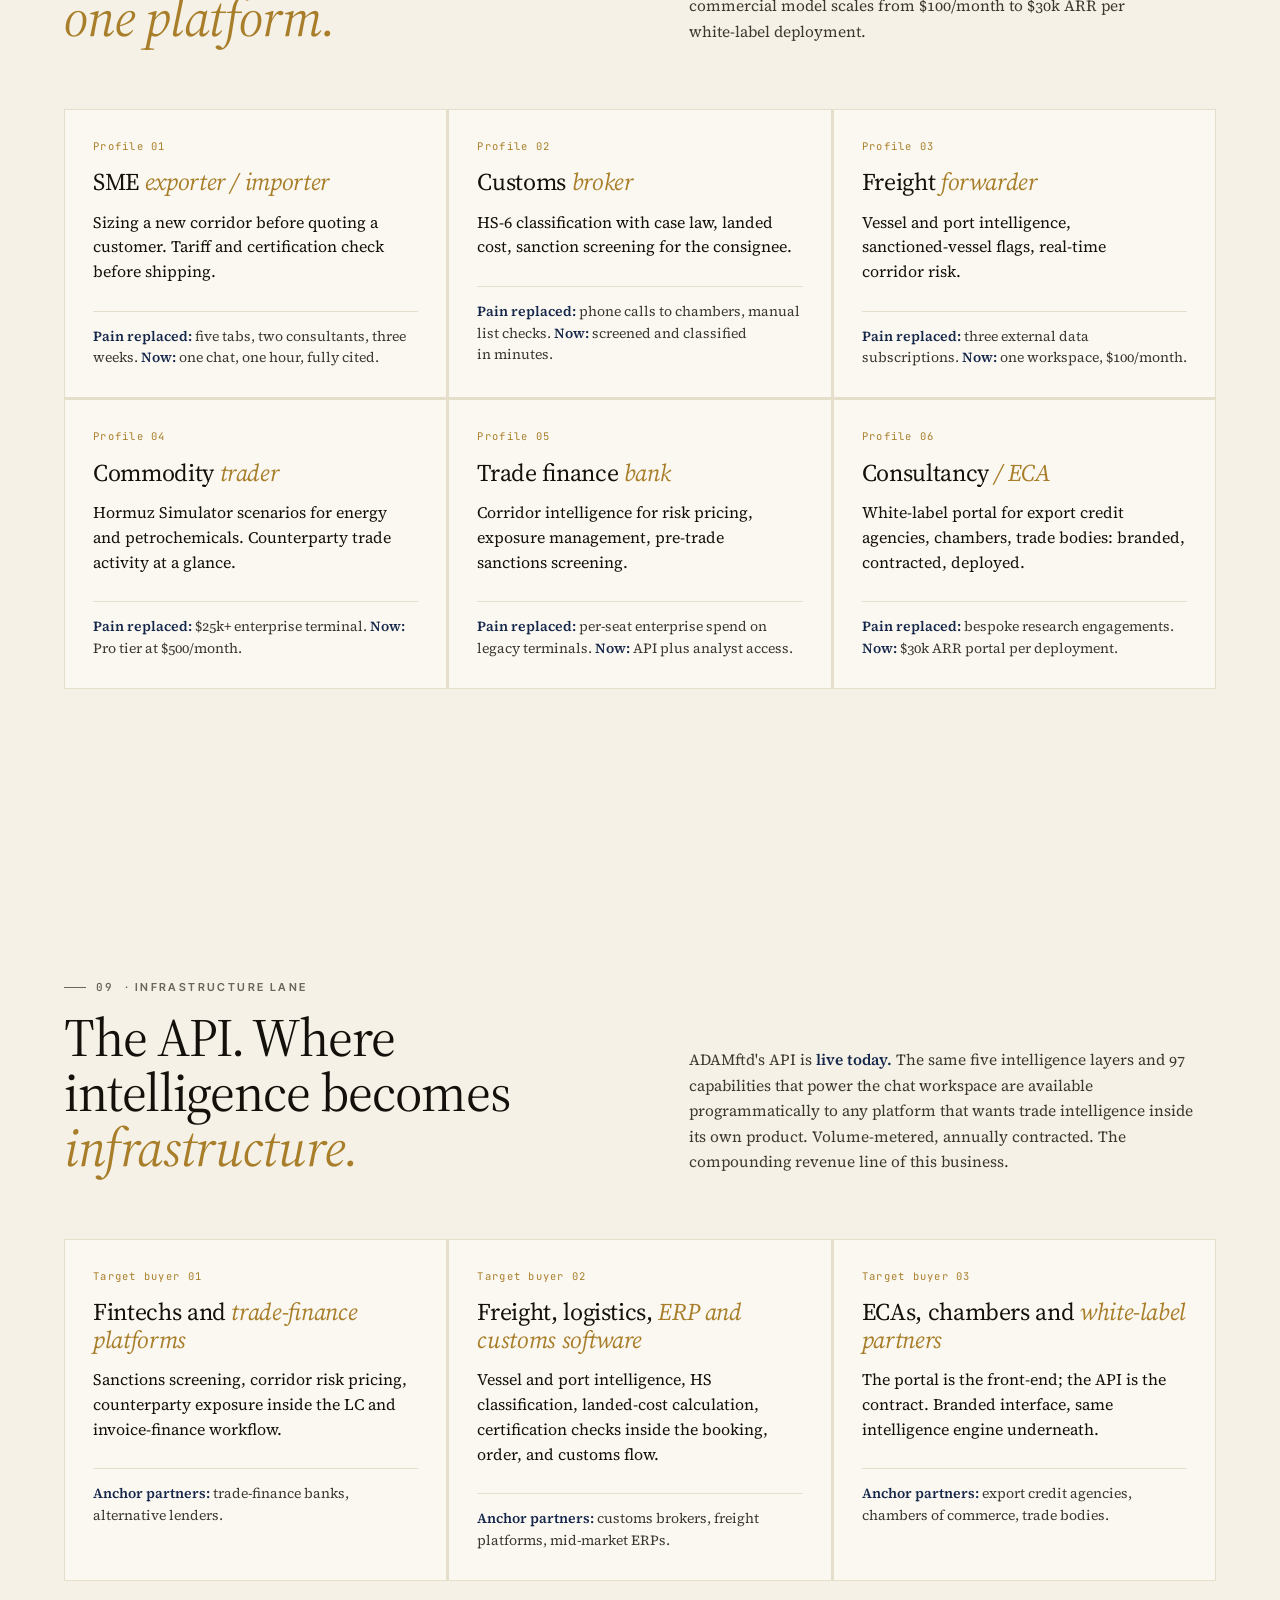
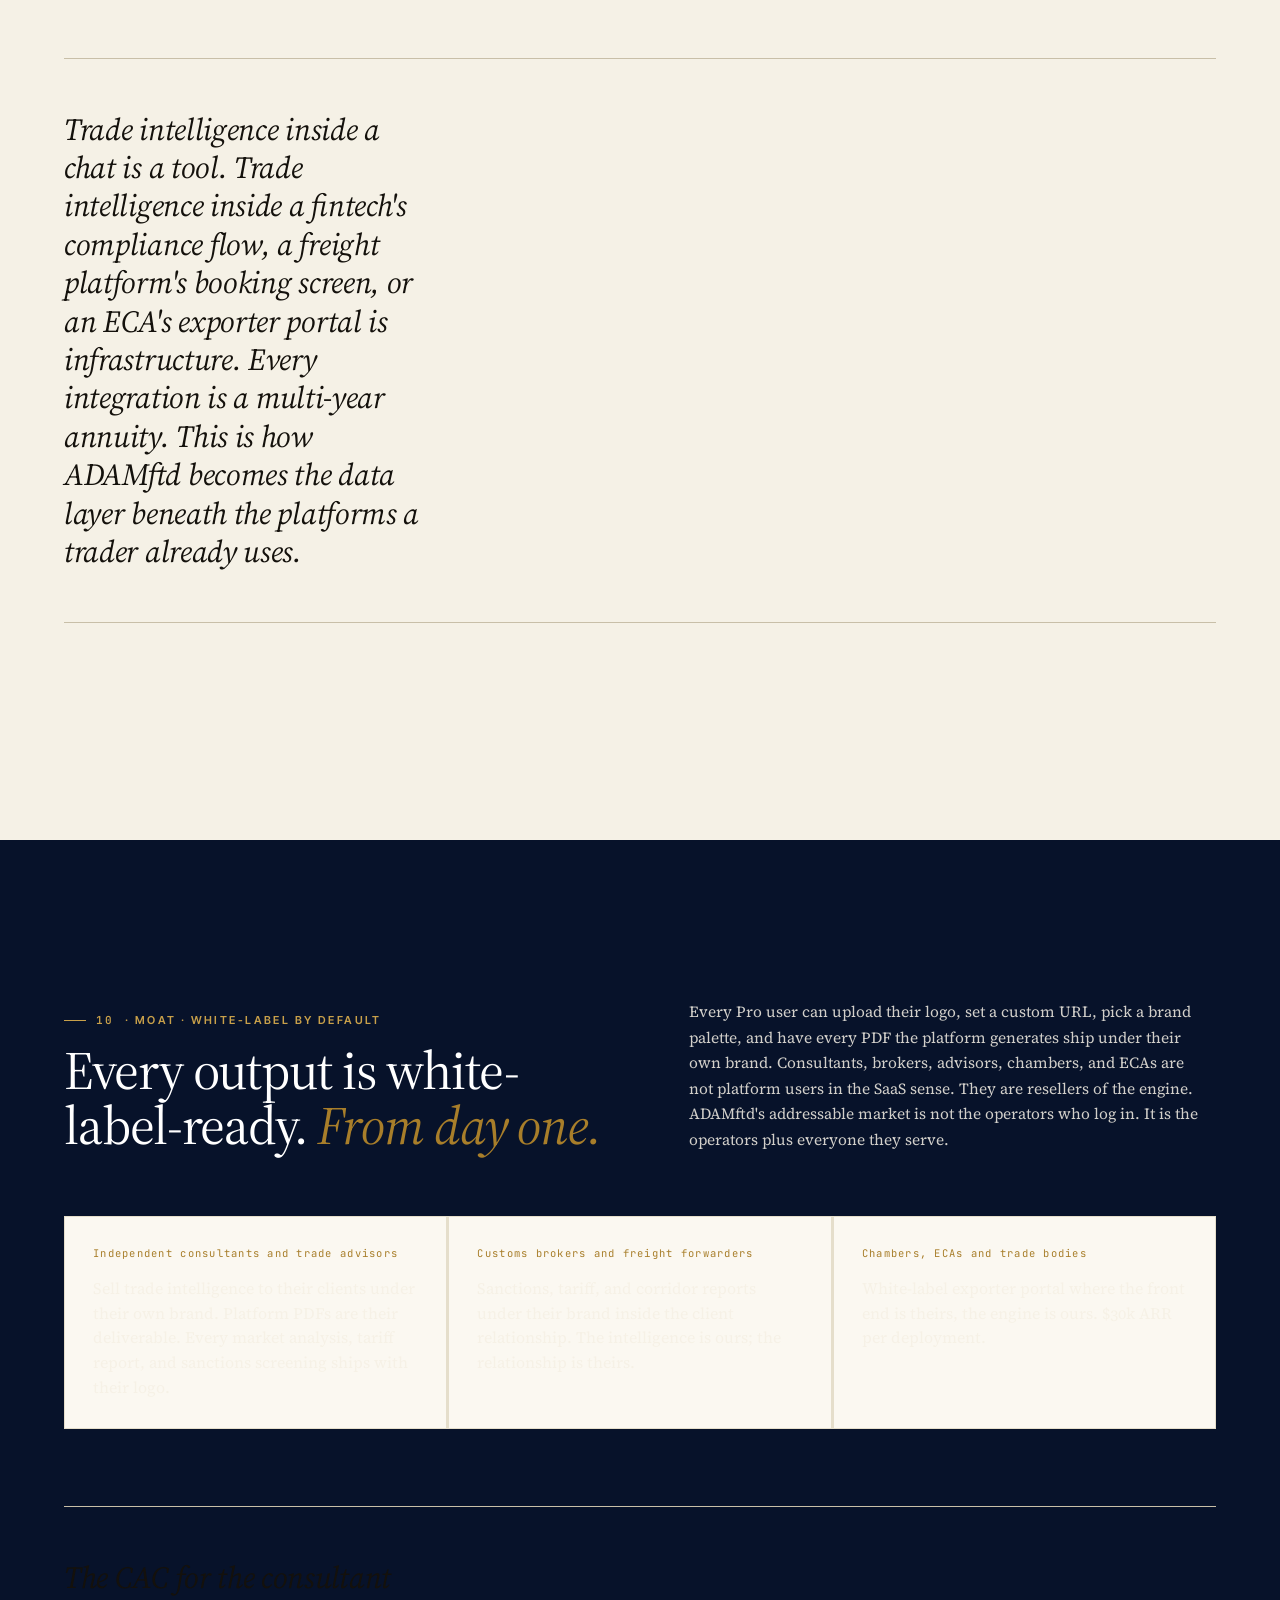
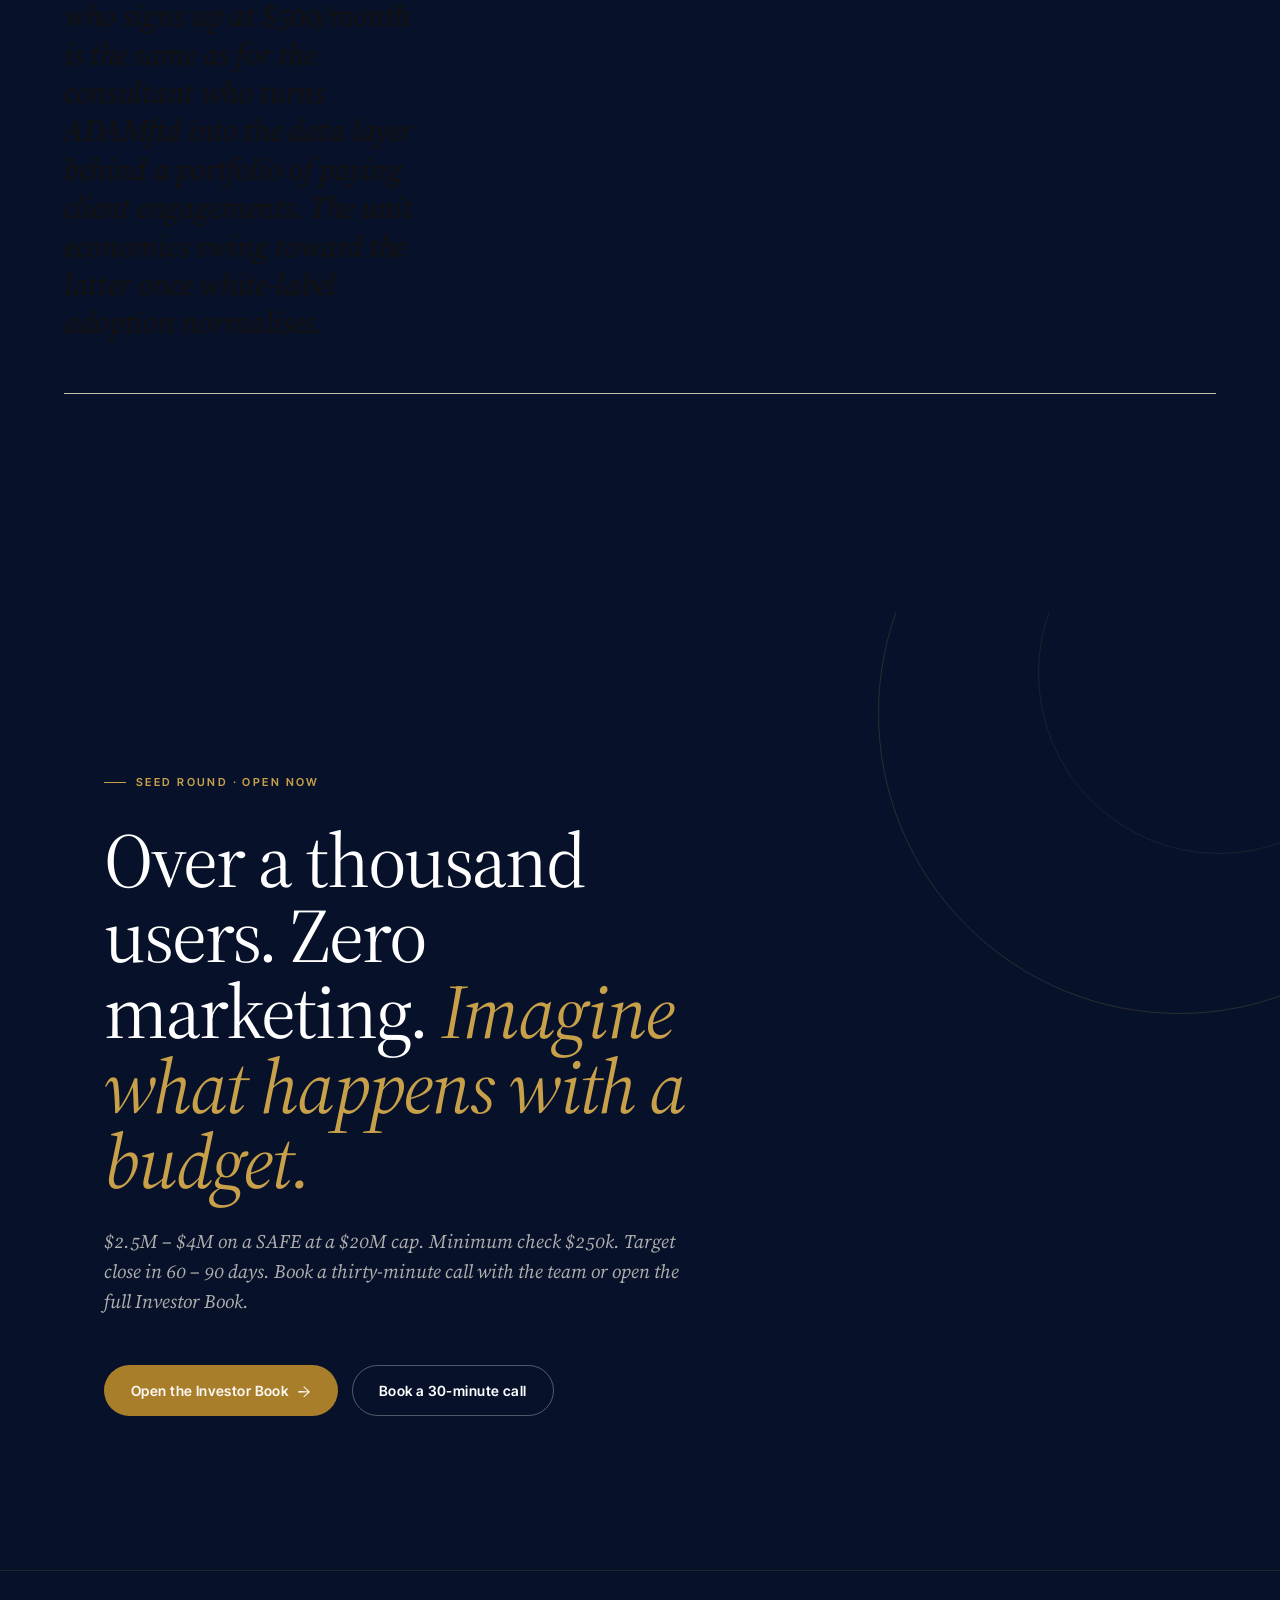
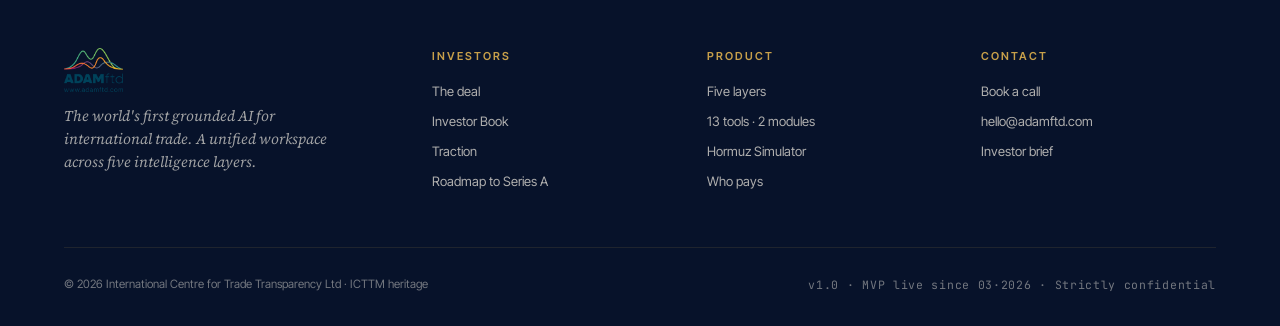
==== commit 6e1be631: "Seed page v1.1: apply §3.4-§3.7 and fix Market Analysis to 10 credits §3.4 White-label by default se" ====
--- a/index.html
+++ b/index.html
@@ -124,6 +124,9 @@
         <div class="card-meta">10 courses &nbsp;·&nbsp; 3 published &nbsp;·&nbsp; ~130h of content &nbsp;·&nbsp; free to all users</div>
       </div>
     </div>
+    <div class="reveal" style="margin-top:32px">
+      <p class="body-prose">Active product loop: in-platform ticketing, public feature voting, per-feature ratings, and gamified usage levels (top tier: Grandmaster). Users aren't just logging in. They're shaping the roadmap.</p>
+    </div>
   </div>
 </section>
 
@@ -255,6 +258,7 @@
       </div>
       <div class="right">
         <p class="body-prose">Every other tool in the market covers one or two of these layers. ADAMftd is the first to wire all five through a single grounded reasoning engine, so a question about <em>"my container, this corridor, today"</em> draws on every relevant source at once.</p>
+        <p class="body-prose" style="margin-top:16px">Plus 40+ languages of AI-translated output and white-label PDF branding on every deliverable.</p>
       </div>
     </div>
 
@@ -263,7 +267,7 @@
         <div class="card-num">Layer 01</div>
         <h3 class="card-title">Trade <em>Data</em></h3>
         <p class="card-body">Bilateral flows, top markets, exporters and importers. Bills of lading, customs records, HS&#8209;6 corridors.</p>
-        <div class="card-meta">7B+ records</div>
+        <div class="card-meta">7B+ records · 199 countries · 2021-2025 · monthly refresh</div>
       </div>
       <div class="card">
         <div class="card-num">Layer 02</div>
@@ -275,13 +279,13 @@
         <div class="card-num">Layer 03</div>
         <h3 class="card-title"><em>Sanctions</em></h3>
         <p class="card-body">Real&#8209;time screening across all major lists: entity, vessel, country. OFAC, EU, UN, UK and national.</p>
-        <div class="card-meta">199 countries</div>
+        <div class="card-meta">199 countries · 9 entity types incl. cryptocurrency wallets and addresses</div>
       </div>
       <div class="card">
         <div class="card-num">Layer 04</div>
         <h3 class="card-title"><em>Tenders</em></h3>
         <p class="card-body">Live government procurement opportunities surfaced by sector, country, value, and deadline.</p>
-        <div class="card-meta">20,000+ live · 84 countries</div>
+        <div class="card-meta">20,530 live · 2,017 open · 84 countries</div>
       </div>
       <div class="card">
         <div class="card-num">Layer 05</div>
@@ -302,22 +306,22 @@
         <h2 class="section-title">Thirteen tools. <em>97 capabilities.</em> Every one in production.</h2>
       </div>
       <div class="right">
-        <p class="body-prose">Two flagships (Market Analysis and the Hormuz Simulator) because no competitor has built either at this depth. The remaining eleven cover the full working surface of an international trader's day. CRM Suite and Certification Courses are separate workspace modules, not counted in the 13.</p>
+        <p class="body-prose">Two flagships (Market Analysis and the Hormuz Simulator) because no competitor has built either at this depth. The remaining eleven cover the full working surface of an international trader's day. CRM Suite and Certification Courses are separate workspace modules, not counted in the 13. Plus a built-in CRM workspace with IMAP-connected email, calendar sync, and an AI Document Generator that drafts trade documents from your deal and contact context.</p>
       </div>
     </div>
 
     <div class="grid grid-13 reveal" id="tools-grid">
       <div class="card"><div class="card-num">Tool 01</div><h3 class="card-title">Trade Data</h3><p class="card-body">Bilateral flows, top markets, exporters and importers. <strong>7B+ records.</strong></p></div>
       <div class="card"><div class="card-num">Tool 02</div><h3 class="card-title">HS Codes &amp; Tariffs</h3><p class="card-body">Classification, duty rates, <strong>landed cost calculator.</strong></p></div>
-      <div class="card"><div class="card-num">Tool 03</div><h3 class="card-title">Sanctions Screening</h3><p class="card-body">Entity, vessel, country screening across all major lists in real time.</p></div>
-      <div class="card"><div class="card-num">Tool 04</div><h3 class="card-title">Tenders</h3><p class="card-body"><strong>20,000+</strong> live tenders across 84 countries.</p></div>
+      <div class="card"><div class="card-num">Tool 03</div><h3 class="card-title">Sanctions Screening</h3><p class="card-body">Entity, vessel, country screening across all major lists in real time. 9 entity types: Person, Company, Vessel, Address, Airplane, Cryptocurrency Wallet, and more.</p></div>
+      <div class="card"><div class="card-num">Tool 04</div><h3 class="card-title">Tenders</h3><p class="card-body"><strong>20,530</strong> live tenders · 2,017 open · 84 countries.</p></div>
       <div class="card"><div class="card-num">Tool 05</div><h3 class="card-title">Vessels &amp; Ports</h3><p class="card-body">8,000+ ports. Live maritime mapping.</p></div>
       <div class="card"><div class="card-num">Tool 06</div><h3 class="card-title">Trade Companies</h3><p class="card-body">Who ships what, to where, in what volume.</p></div>
       <div class="card"><div class="card-num">Tool 07</div><h3 class="card-title">Countries</h3><p class="card-body">Top products, partners, tariff regimes, trade balances.</p></div>
-      <div class="card dark"><div class="card-num">Tool 08 · Flagship</div><h3 class="card-title">Market Analysis</h3><p class="card-body"><strong>Eleven functions.</strong> Two analysis bands at two credits per function.</p></div>
+      <div class="card dark"><div class="card-num">Tool 08 · Flagship</div><h3 class="card-title">Market Analysis</h3><p class="card-body"><strong>Eleven functions.</strong> Two analysis bands at 10 credits per function.</p></div>
       <div class="card dark"><div class="card-num">Tool 09 · Flagship</div><h3 class="card-title">Hormuz Simulator</h3><p class="card-body"><strong>4 conflict scenarios</strong> across every HS&#8209;6 code globally.</p></div>
       <div class="card"><div class="card-num">Tool 10</div><h3 class="card-title">Market Reports</h3><p class="card-body">$500 single · $1,000 global · 48h SLA.</p></div>
-      <div class="card"><div class="card-num">Tool 11</div><h3 class="card-title">Company Lookup</h3><p class="card-body">Instant profiles with trade activity, registration, risk flags.</p></div>
+      <div class="card"><div class="card-num">Tool 11</div><h3 class="card-title">Company Lookup</h3><p class="card-body">10 official registries simultaneously. Confidence-rated per source from GLEIF (Very High) to Canada (Medium).</p></div>
       <div class="card"><div class="card-num">Tool 12</div><h3 class="card-title">Enrichment</h3><p class="card-body">Bulk enrichment for company and corridor lists. Resumable.</p></div>
       <div class="card"><div class="card-num">Tool 13</div><h3 class="card-title">Search History</h3><p class="card-body">Full search history, saved queries, resumable sessions.</p></div>
     </div>
@@ -489,7 +493,41 @@
   </div>
 </section>
 
-<!-- 10 · FINAL CTA -->
+<!-- 10 · WHITE-LABEL BY DEFAULT -->
+<section id="whitelabel" class="dark">
+  <div class="wrap">
+    <div class="section-head reveal">
+      <div>
+        <div class="eyebrow paper"><span class="mono">10</span> · Moat · White-label by default</div>
+        <h2 class="section-title">Every output is white-label-ready. <em>From day one.</em></h2>
+      </div>
+      <div class="right">
+        <p class="body-prose">Every Pro user can upload their logo, set a custom URL, pick a brand palette, and have every PDF the platform generates ship under their own brand. Consultants, brokers, advisors, chambers, and ECAs are not platform users in the SaaS sense. They are resellers of the engine. ADAMftd's addressable market is not the operators who log in. It is the operators plus everyone they serve.</p>
+      </div>
+    </div>
+
+    <div class="grid grid-3 reveal">
+      <div class="use-card">
+        <div class="uc-tag">Independent consultants and trade advisors</div>
+        <p class="card-body">Sell trade intelligence to their clients under their own brand. Platform PDFs are their deliverable. Every market analysis, tariff report, and sanctions screening ships with their logo.</p>
+      </div>
+      <div class="use-card">
+        <div class="uc-tag">Customs brokers and freight forwarders</div>
+        <p class="card-body">Sanctions, tariff, and corridor reports under their brand inside the client relationship. The intelligence is ours; the relationship is theirs.</p>
+      </div>
+      <div class="use-card">
+        <div class="uc-tag">Chambers, ECAs and trade bodies</div>
+        <p class="card-body">White-label exporter portal where the front end is theirs, the engine is ours. $30k ARR per deployment.</p>
+      </div>
+    </div>
+
+    <div class="pull reveal">
+      <blockquote>The CAC for the consultant who signs up at $500/month is the same as for the consultant who turns ADAMftd into the data layer behind a portfolio of paying client engagements. The unit economics swing toward the latter once white-label adoption normalises.</blockquote>
+    </div>
+  </div>
+</section>
+
+<!-- 11 · FINAL CTA -->
 <section id="cta" class="final">
   <div class="wrap">
     <div class="eyebrow paper reveal" style="margin-bottom:32px">Seed Round · Open Now</div>
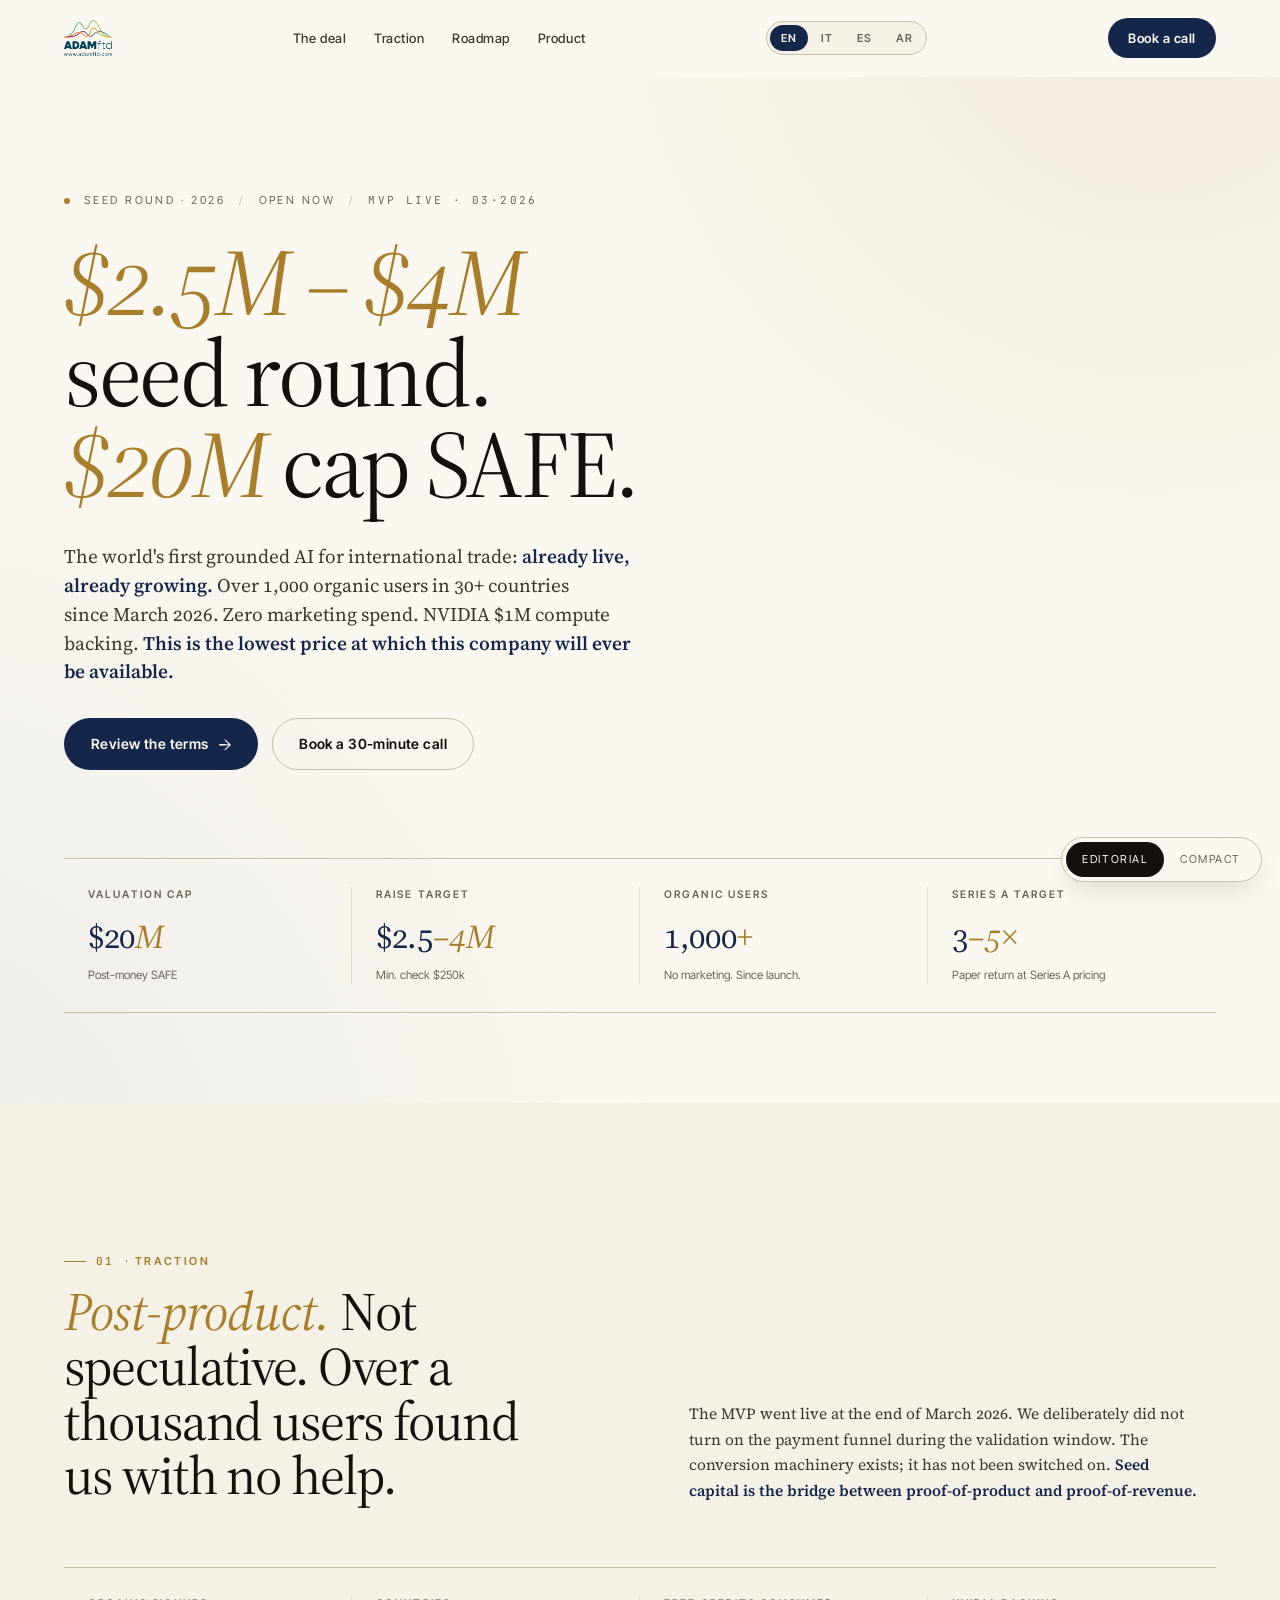
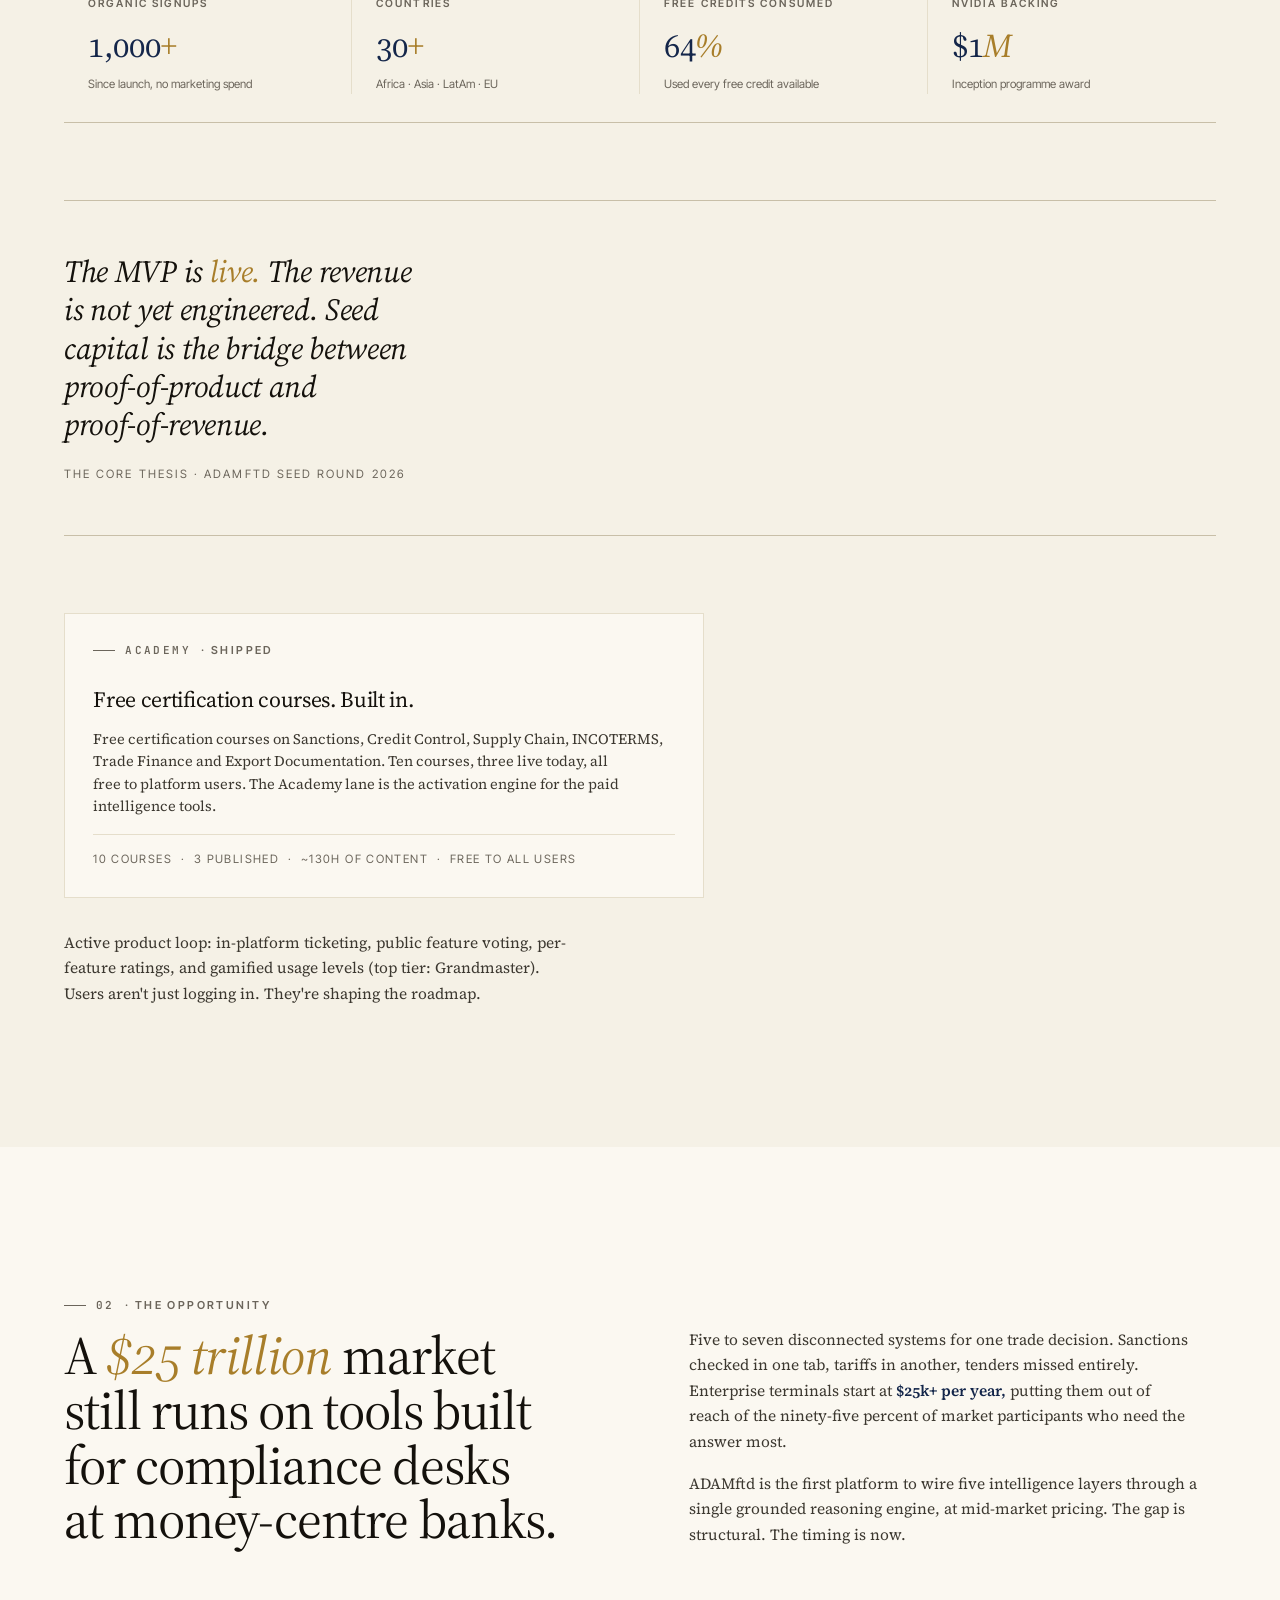
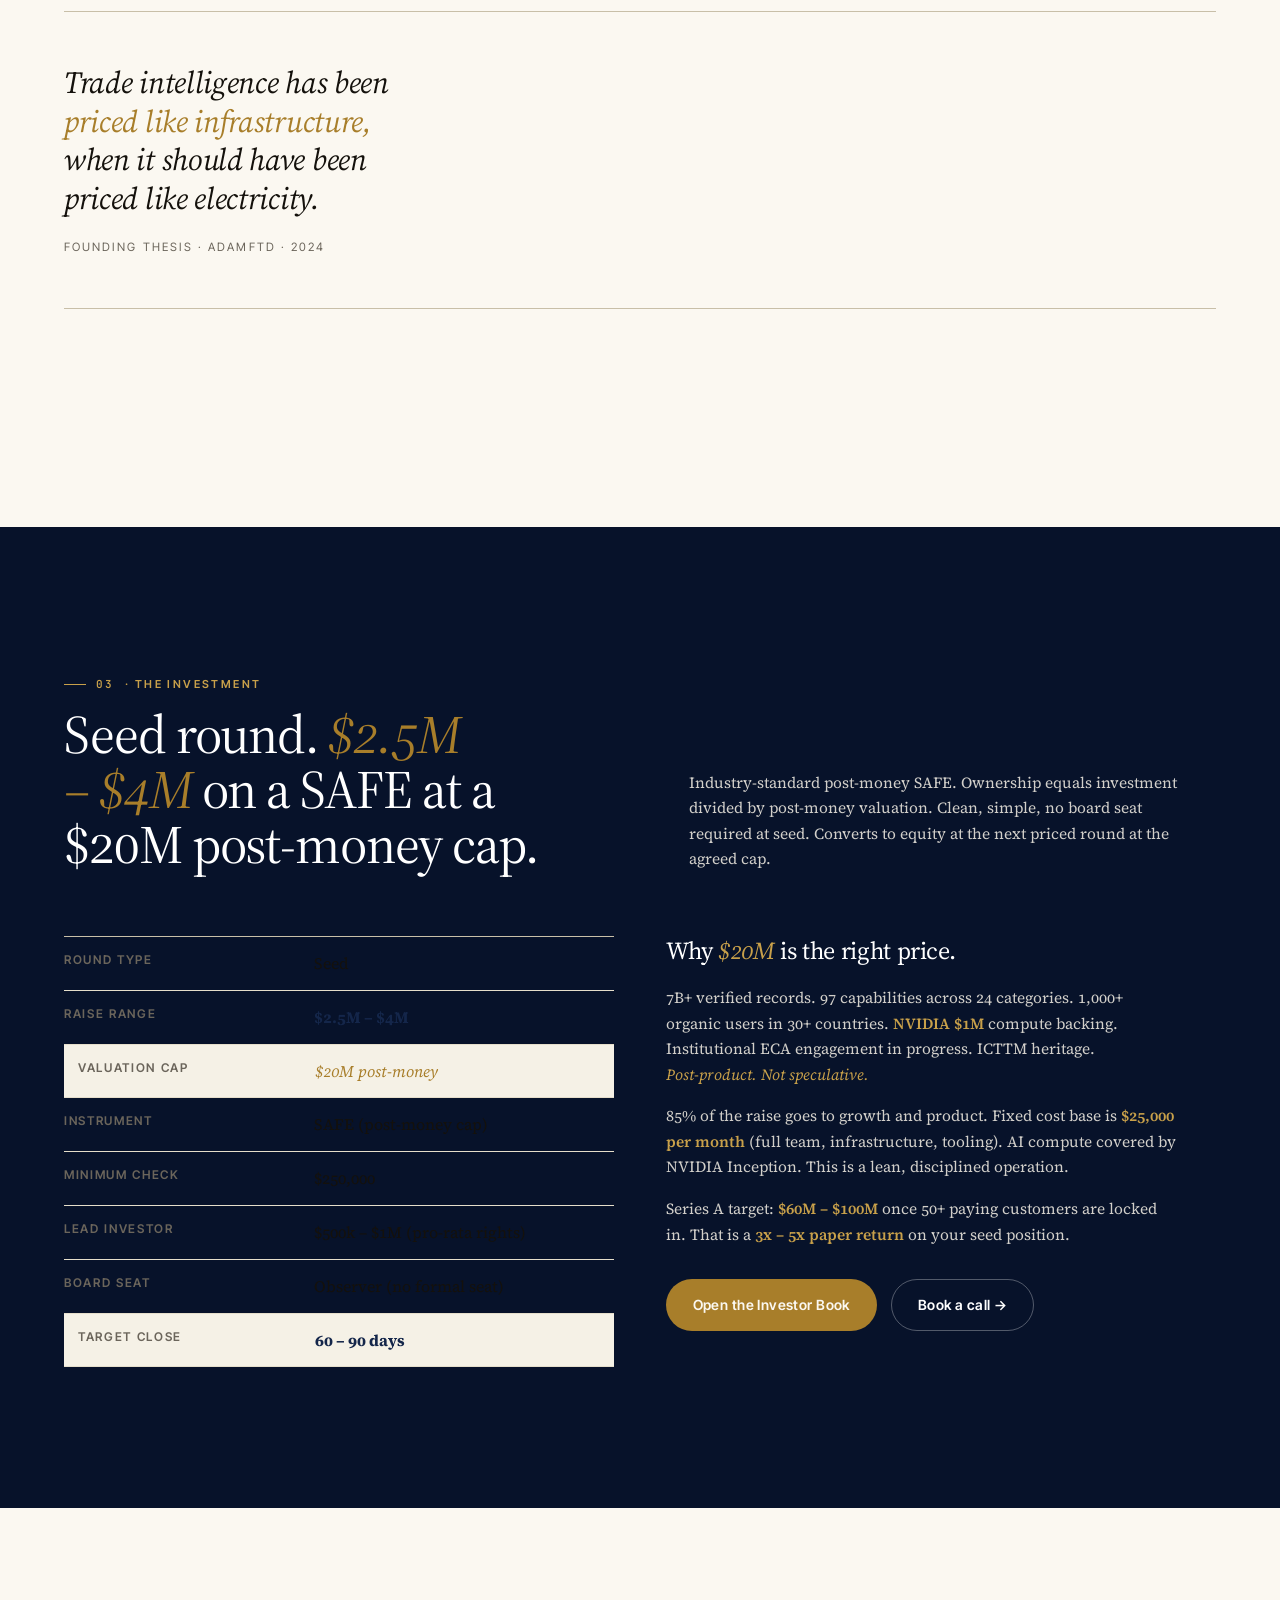
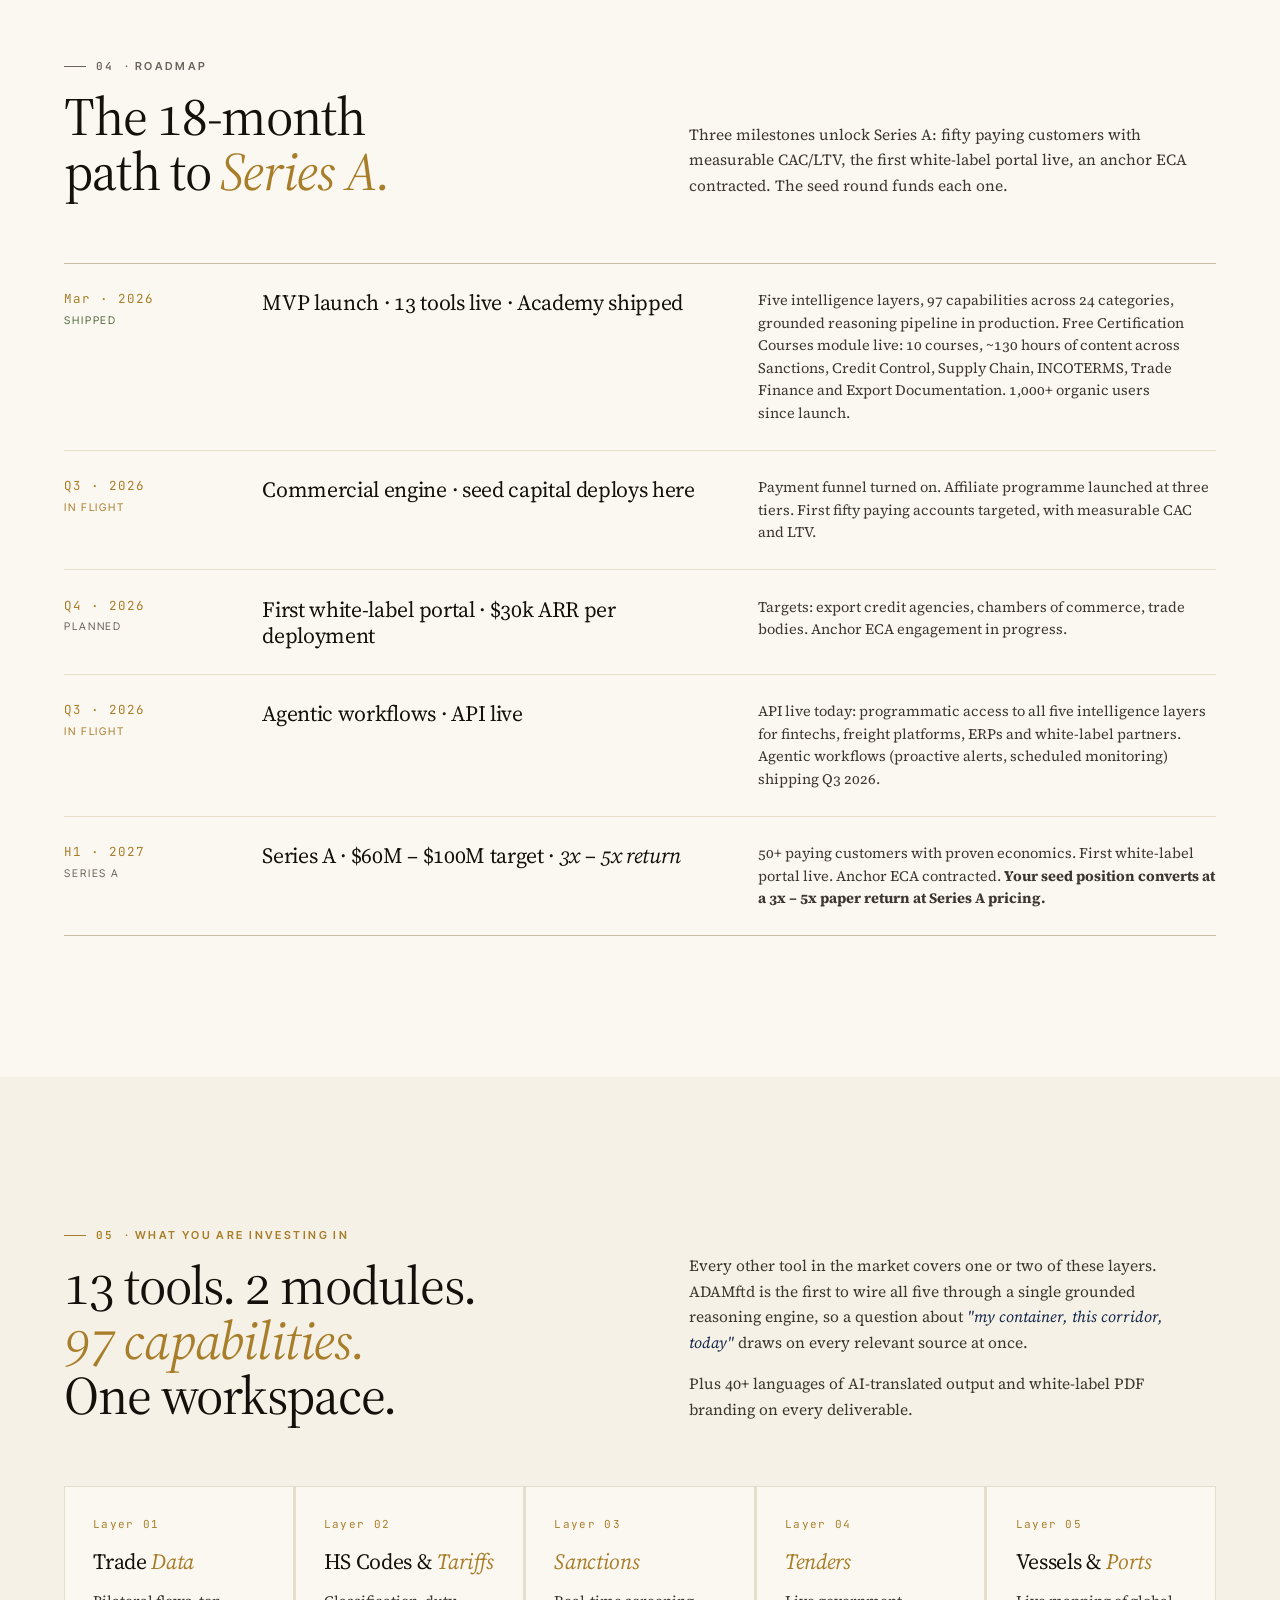
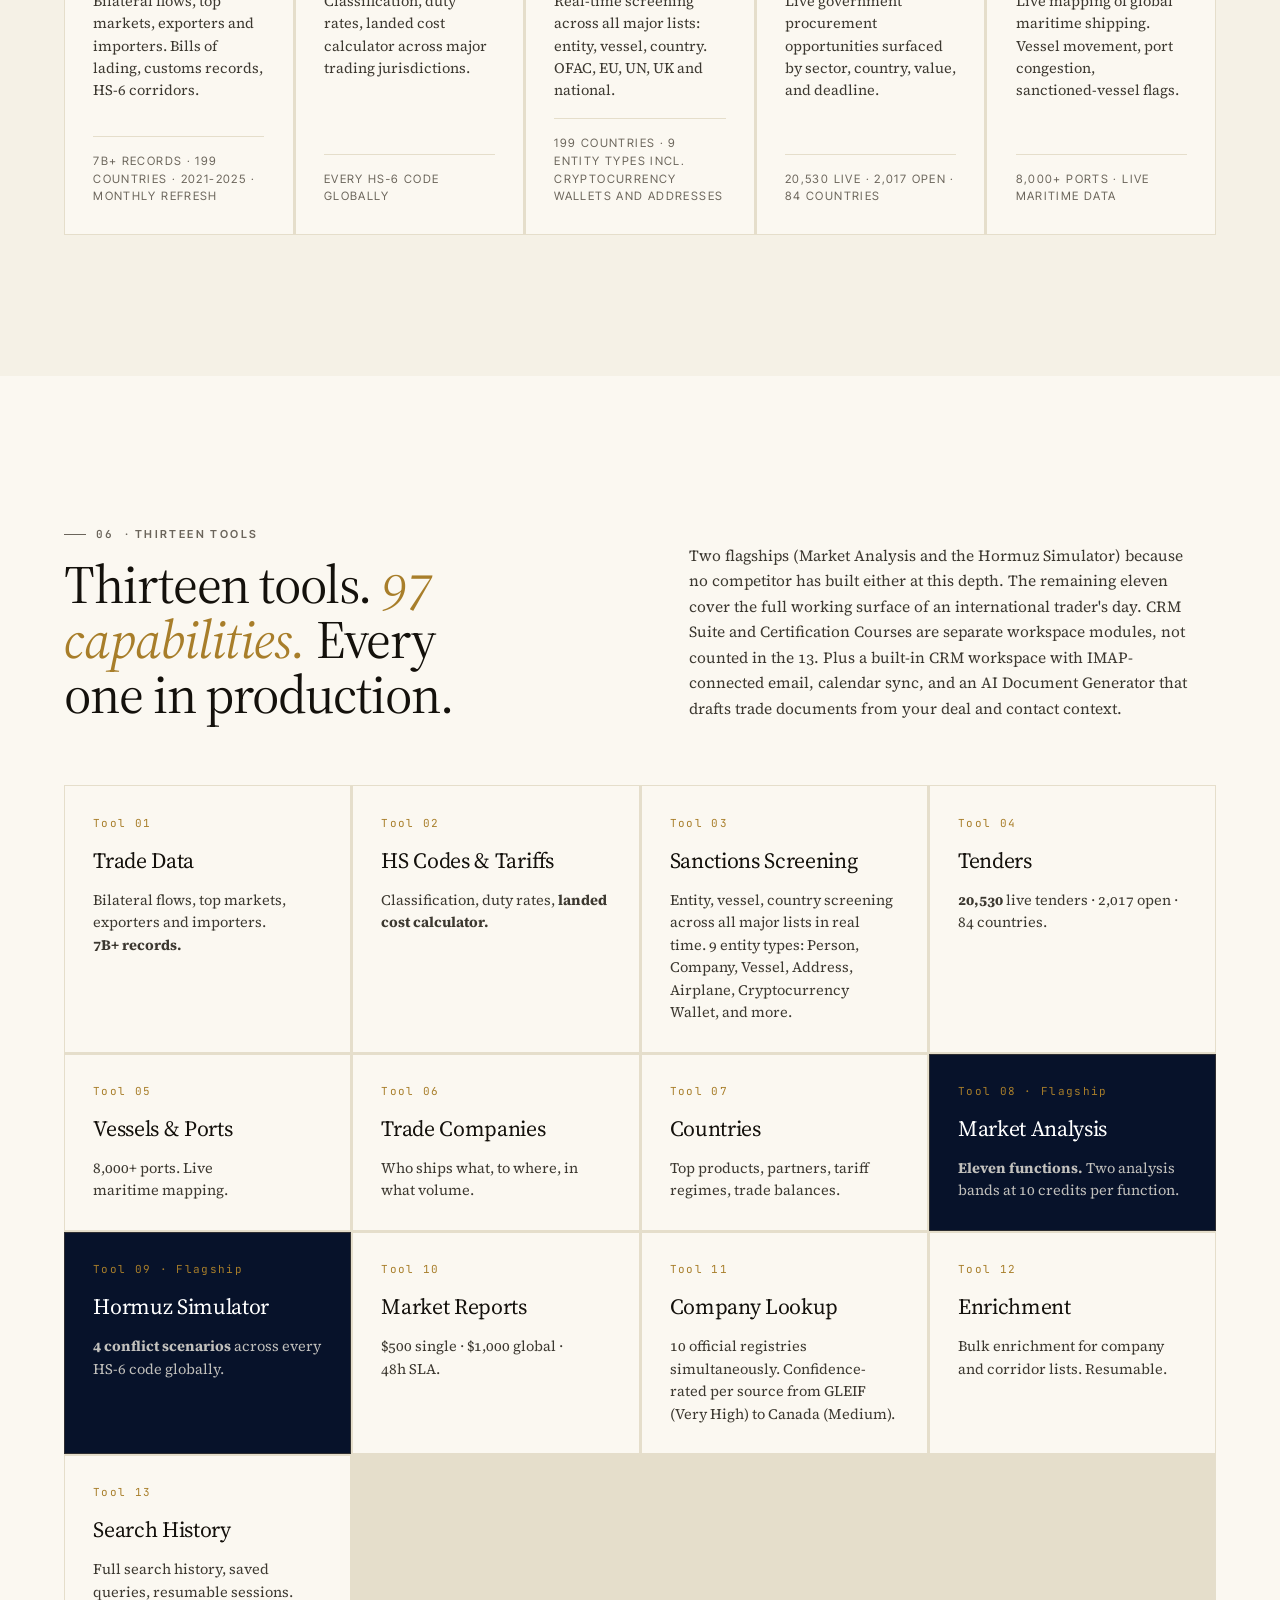
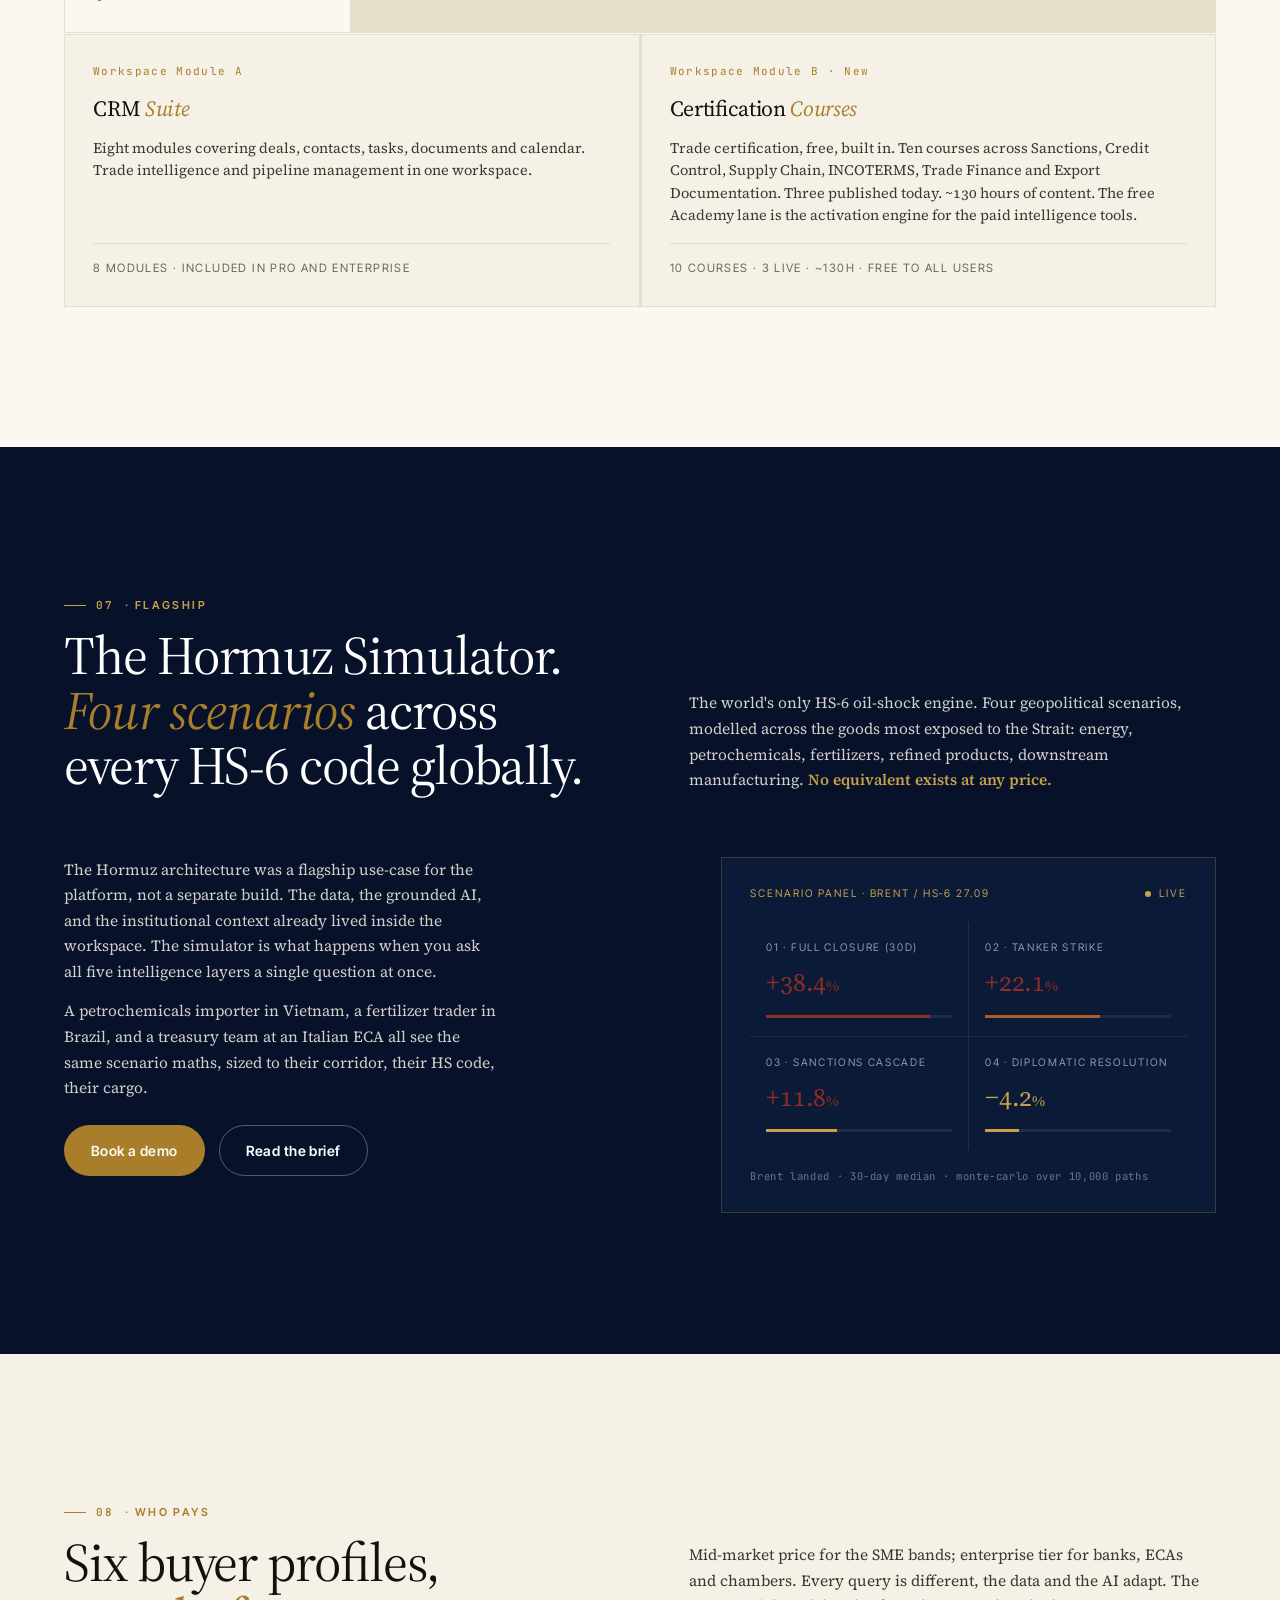
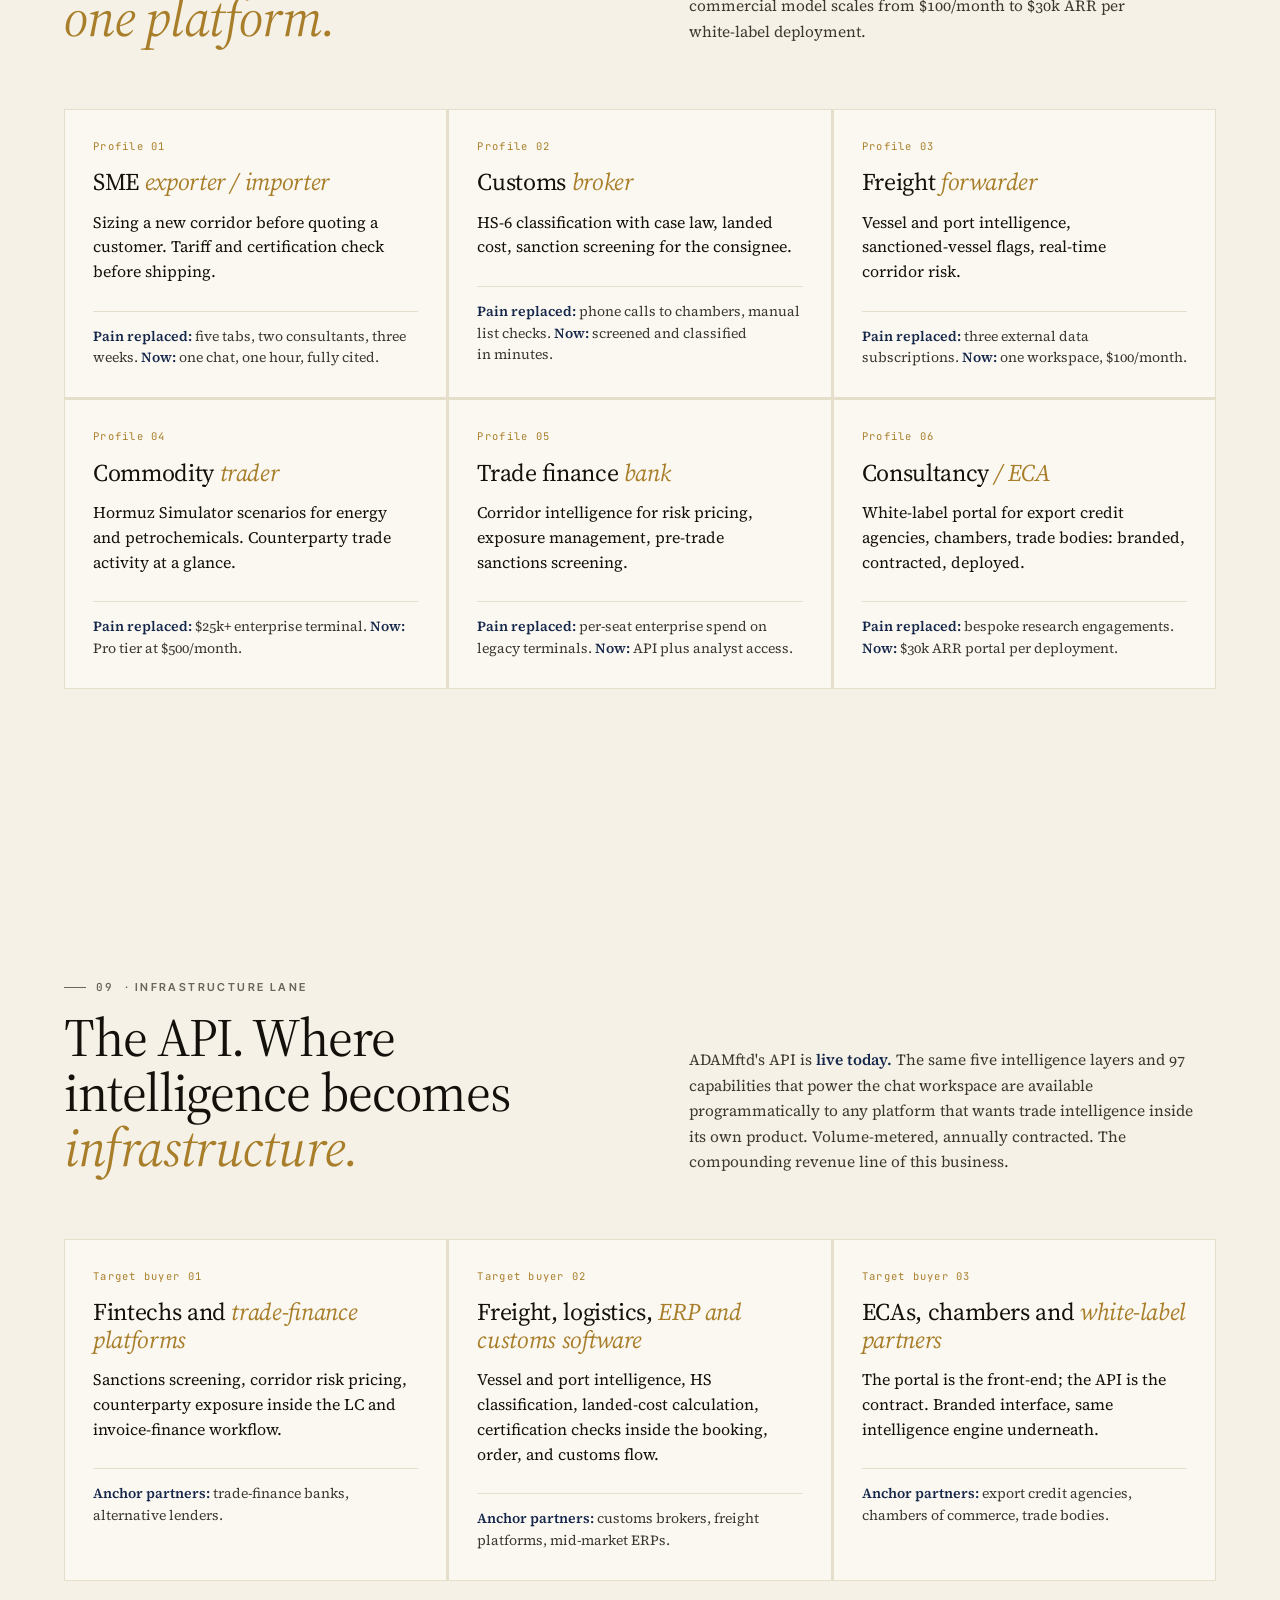
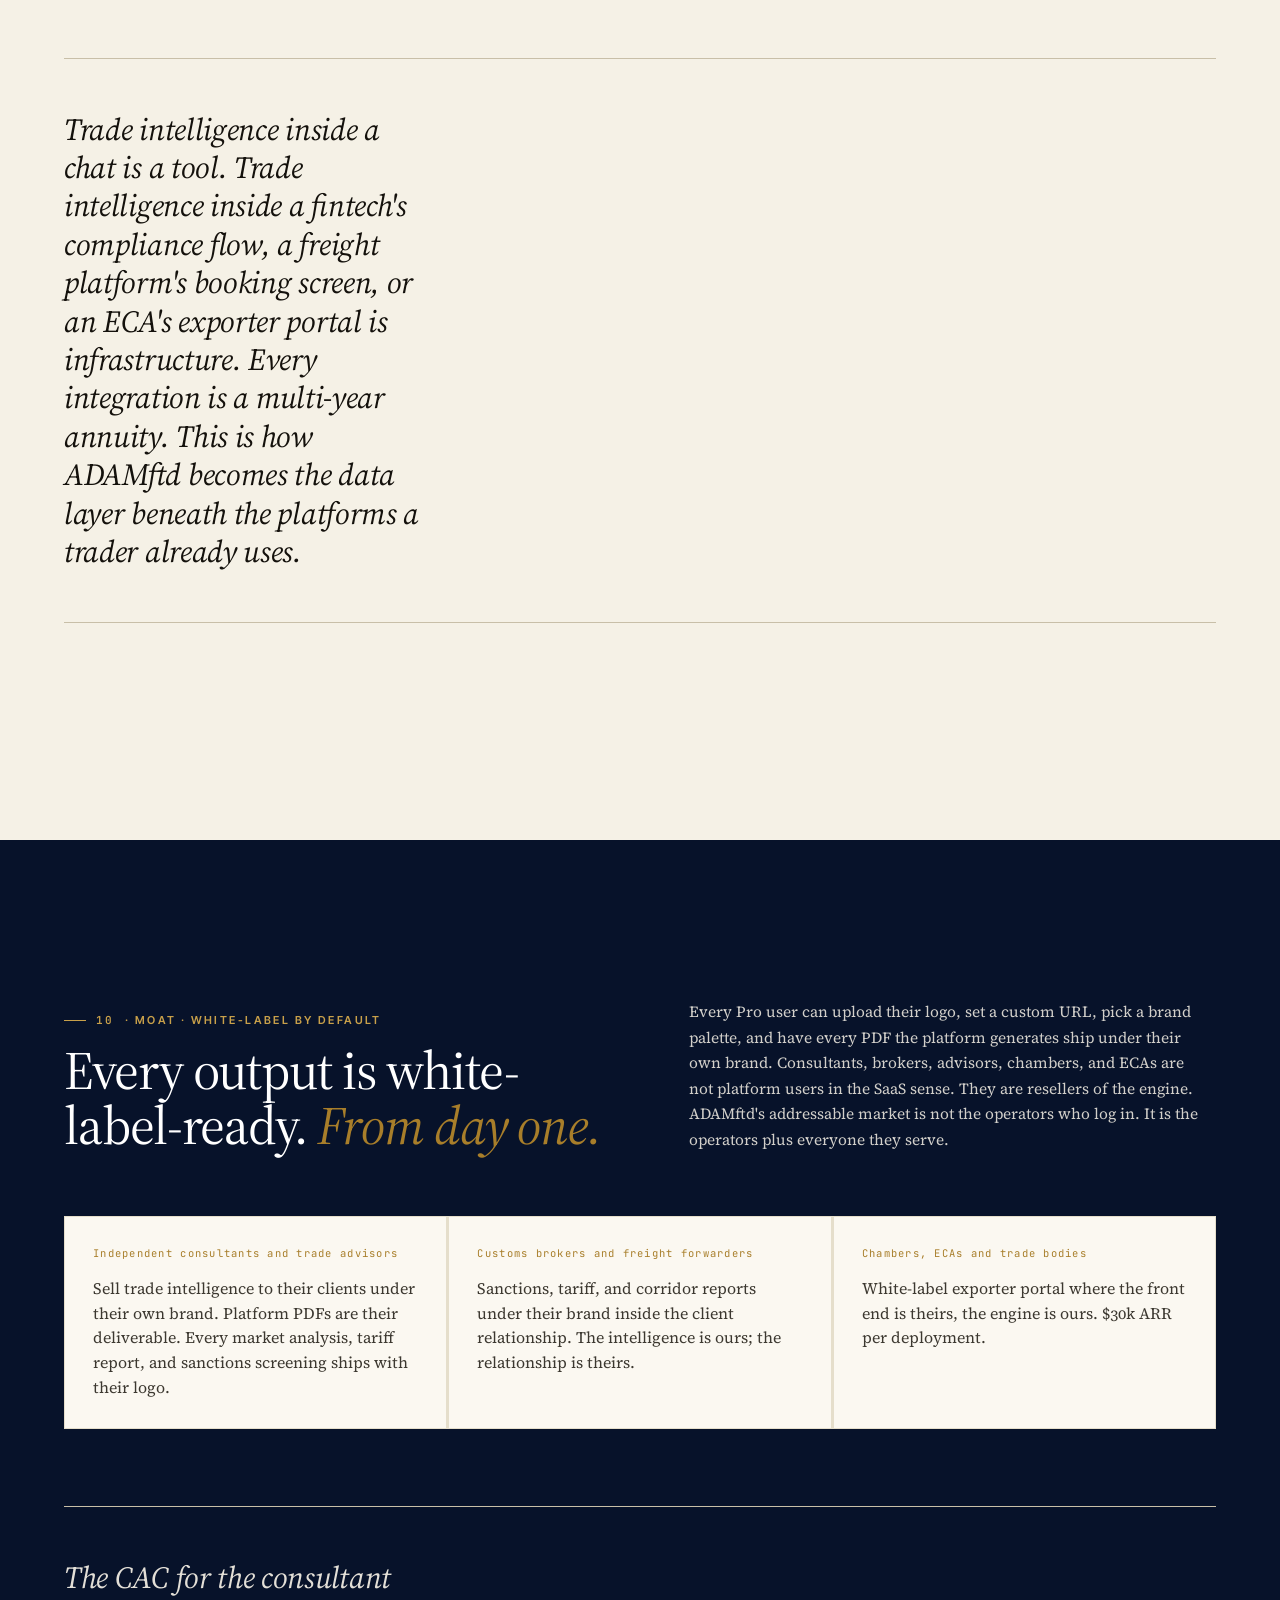
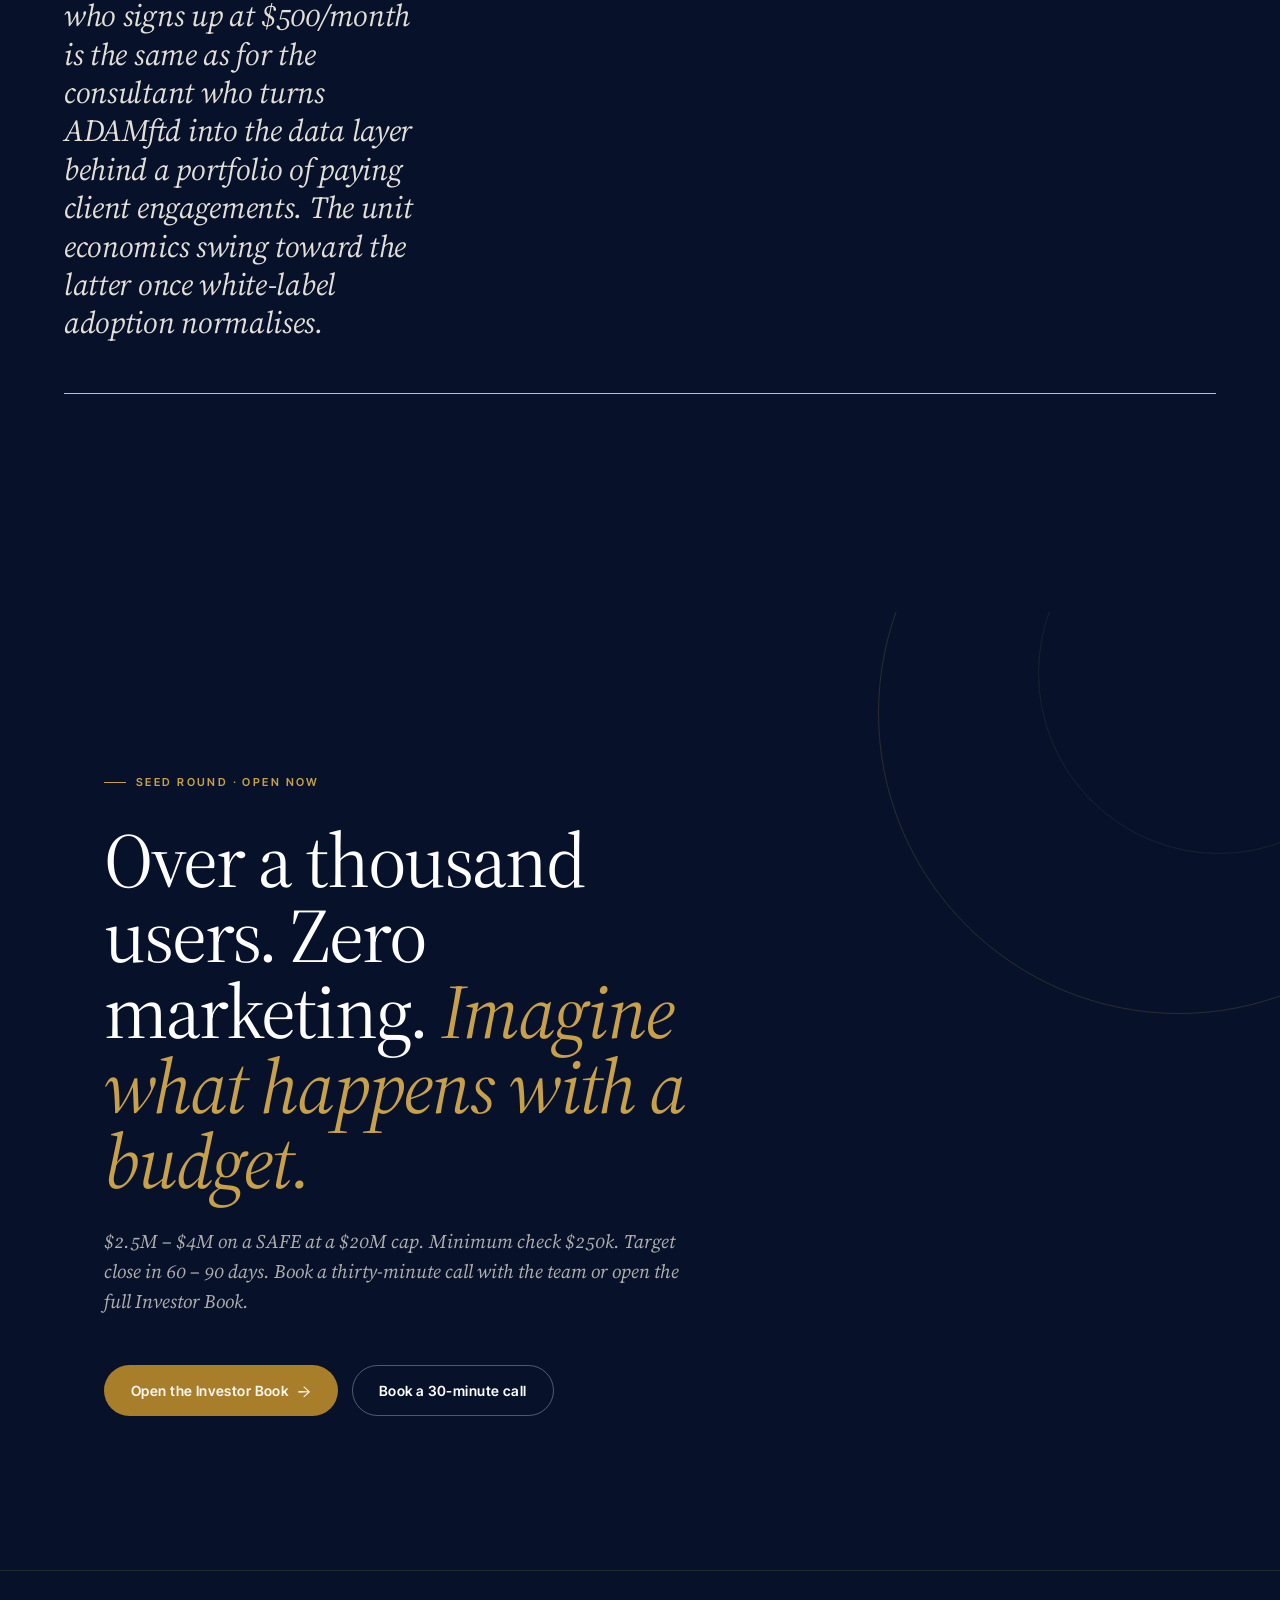
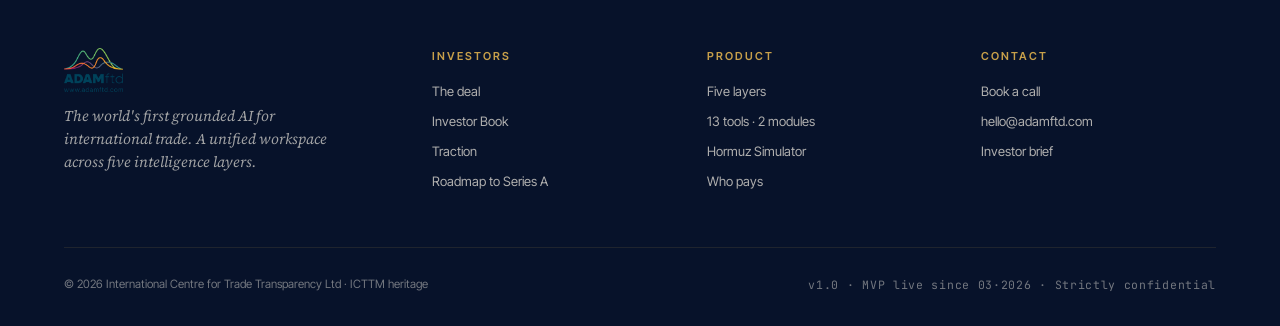
==== commit f35bc332: "Add multilingual support: EN/IT/ES/AR with RTL (finished) - translations.js: full EN/IT/ES/AR string" ====
--- a/index.html
+++ b/index.html
@@ -9,7 +9,25 @@
 <link rel="preconnect" href="https://fonts.googleapis.com">
 <link rel="preconnect" href="https://fonts.gstatic.com" crossorigin>
 <link href="https://fonts.googleapis.com/css2?family=Source+Serif+4:opsz,wght@8..60,300;8..60,400;8..60,500;8..60,600;8..60,700;8..60,800&family=Inter+Tight:wght@300;400;500;600;700&family=JetBrains+Mono:wght@400;500&display=swap" rel="stylesheet">
+<link href="https://fonts.googleapis.com/css2?family=Noto+Naskh+Arabic:wght@400;500;600;700&display=swap" rel="stylesheet">
 <link rel="stylesheet" href="style.css">
+<style>
+  .lang-switcher { display: flex; gap: 2px; align-items: center; background: var(--paper-2); border: 1px solid var(--rule); border-radius: 999px; padding: 3px; }
+  .lang-btn { font-family: var(--sans); font-size: 11px; font-weight: 600; letter-spacing: 0.08em; padding: 6px 11px; border: 0; background: transparent; color: var(--ink-3); border-radius: 999px; cursor: pointer; transition: all 0.15s ease; }
+  .lang-btn.active { background: var(--navy); color: var(--paper); }
+  .lang-btn:hover:not(.active) { color: var(--ink); background: var(--paper-3); }
+  @media (max-width: 820px) { .lang-switcher { order: 2; } }
+
+  [dir="rtl"] { font-family: 'Noto Naskh Arabic', 'Source Serif 4', serif; }
+  [dir="rtl"] .display, [dir="rtl"] .section-title, [dir="rtl"] .card-title,
+  [dir="rtl"] .uc-name, [dir="rtl"] h1, [dir="rtl"] h2, [dir="rtl"] h3, [dir="rtl"] h4 { font-family: 'Noto Naskh Arabic', 'Source Serif 4', serif; }
+  [dir="rtl"] .section-head, [dir="rtl"] .roadmap .row, [dir="rtl"] .terms-table .row,
+  [dir="rtl"] .grid, [dir="rtl"] .hero-strip, [dir="rtl"] .grid-foot { direction: rtl; }
+  [dir="rtl"] .btn-row { flex-direction: row-reverse; }
+  [dir="rtl"] .eyebrow::before { display: none; }
+  [dir="rtl"] .hero-strip .cell { text-align: right; }
+  [dir="rtl"] .nav .links { flex-direction: row-reverse; }
+</style>
 </head>
 <body>
 
@@ -22,6 +40,12 @@
     <a href="#roadmap">Roadmap</a>
     <a href="#product">Product</a>
   </nav>
+  <div class="lang-switcher" role="group" aria-label="Language">
+    <button class="lang-btn active" data-lang="en" type="button">EN</button>
+    <button class="lang-btn" data-lang="it" type="button">IT</button>
+    <button class="lang-btn" data-lang="es" type="button">ES</button>
+    <button class="lang-btn" data-lang="ar" type="button">AR</button>
+  </div>
   <a class="cta" href="https://tidycal.com/gfunaro/adamftd" target="_blank" rel="noopener">Book a call</a>
   <button class="burger" id="burger" aria-label="Open menu">
     <svg viewBox="0 0 24 24" fill="none" stroke="currentColor" stroke-width="1.6"><path d="M3 7h18M3 12h18M3 17h18"/></svg>
@@ -588,5 +612,6 @@
 </div>
 
 <script src="script.js"></script>
+<script src="translations.js"></script>
 </body>
 </html>
--- a/style.css
+++ b/style.css
@@ -194,6 +194,29 @@
 section.dark .lede strong, section.dark .body-prose strong { color: var(--gold-2); }
 section.dark .lede em, section.dark .body-prose em { color: var(--gold-2); }
 
+/* Cards and use-cards inside dark sections: reset to dark ink so text is readable on paper background */
+section.dark .card,
+section.dark .use-card {
+  color: var(--ink);
+}
+section.dark .card .card-title,
+section.dark .card h3,
+section.dark .use-card .uc-name {
+  color: var(--ink);
+}
+section.dark .card .card-body,
+section.dark .use-card .card-body,
+section.dark .use-card p {
+  color: var(--ink-2);
+}
+section.dark .use-card .uc-tag { color: var(--gold); }
+section.dark .use-card .uc-pain { color: var(--ink-2); }
+
+/* Pull quotes inside dark sections: light text on dark background */
+section.dark .pull blockquote { color: rgba(246, 241, 230, 0.92); }
+section.dark .pull blockquote em { color: var(--gold-2); }
+section.dark .pull .attr { color: rgba(246, 241, 230, 0.55); }
+
 section.cream { background: var(--paper-2); }
 section.gold-tint { background: linear-gradient(180deg, var(--paper) 0%, var(--gold-soft) 100%); }
 
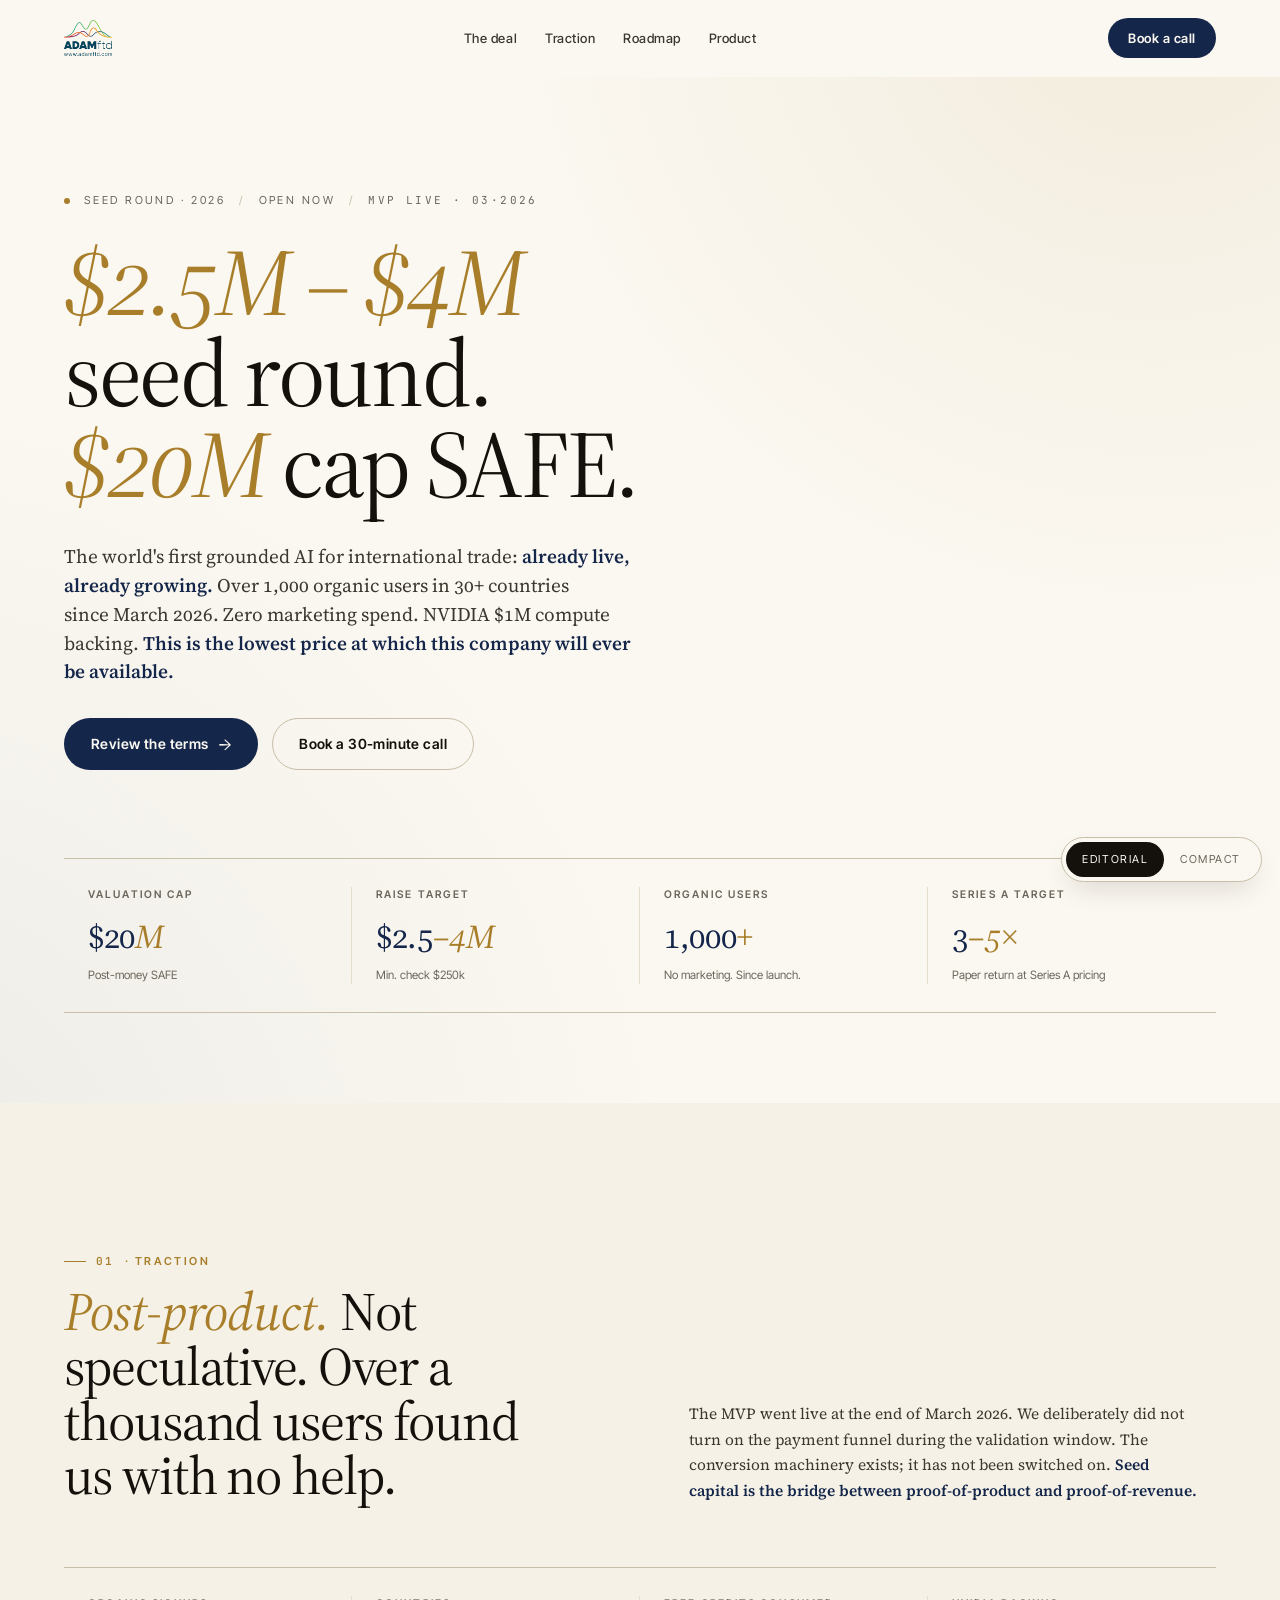
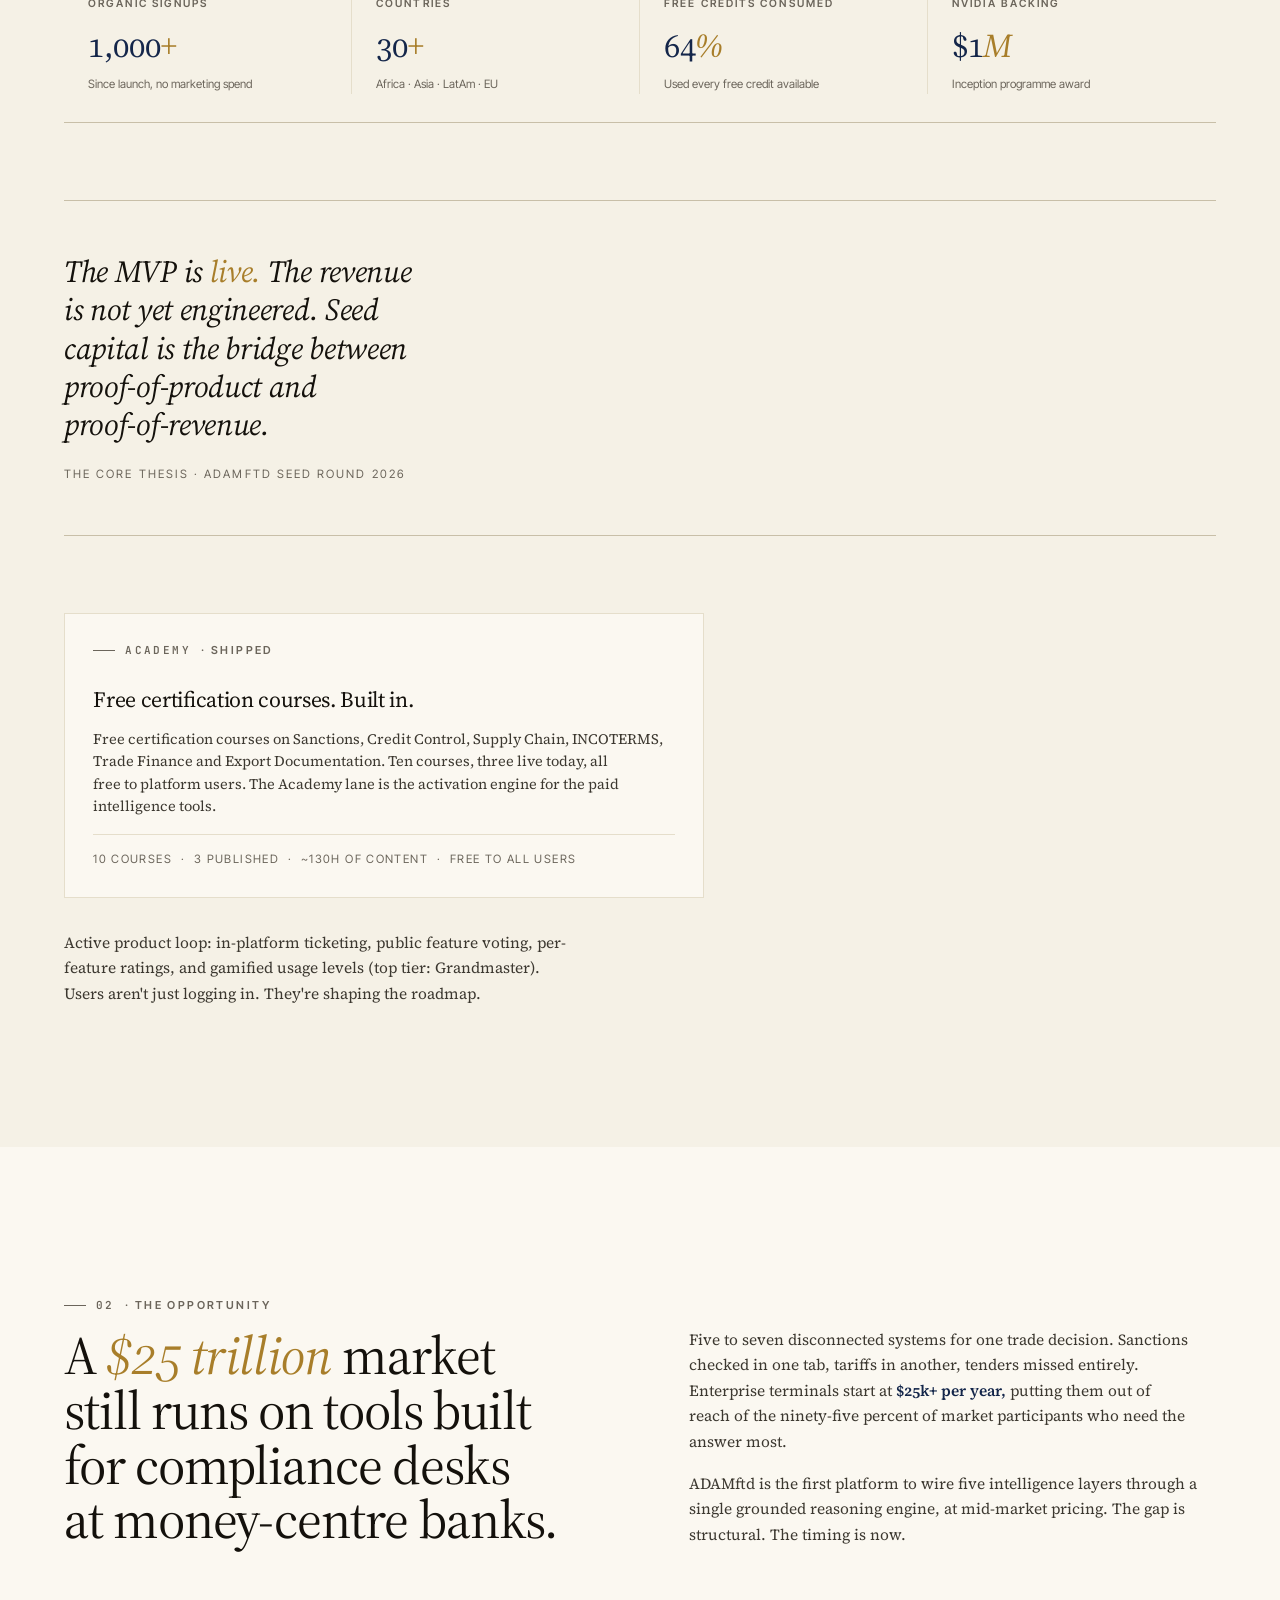
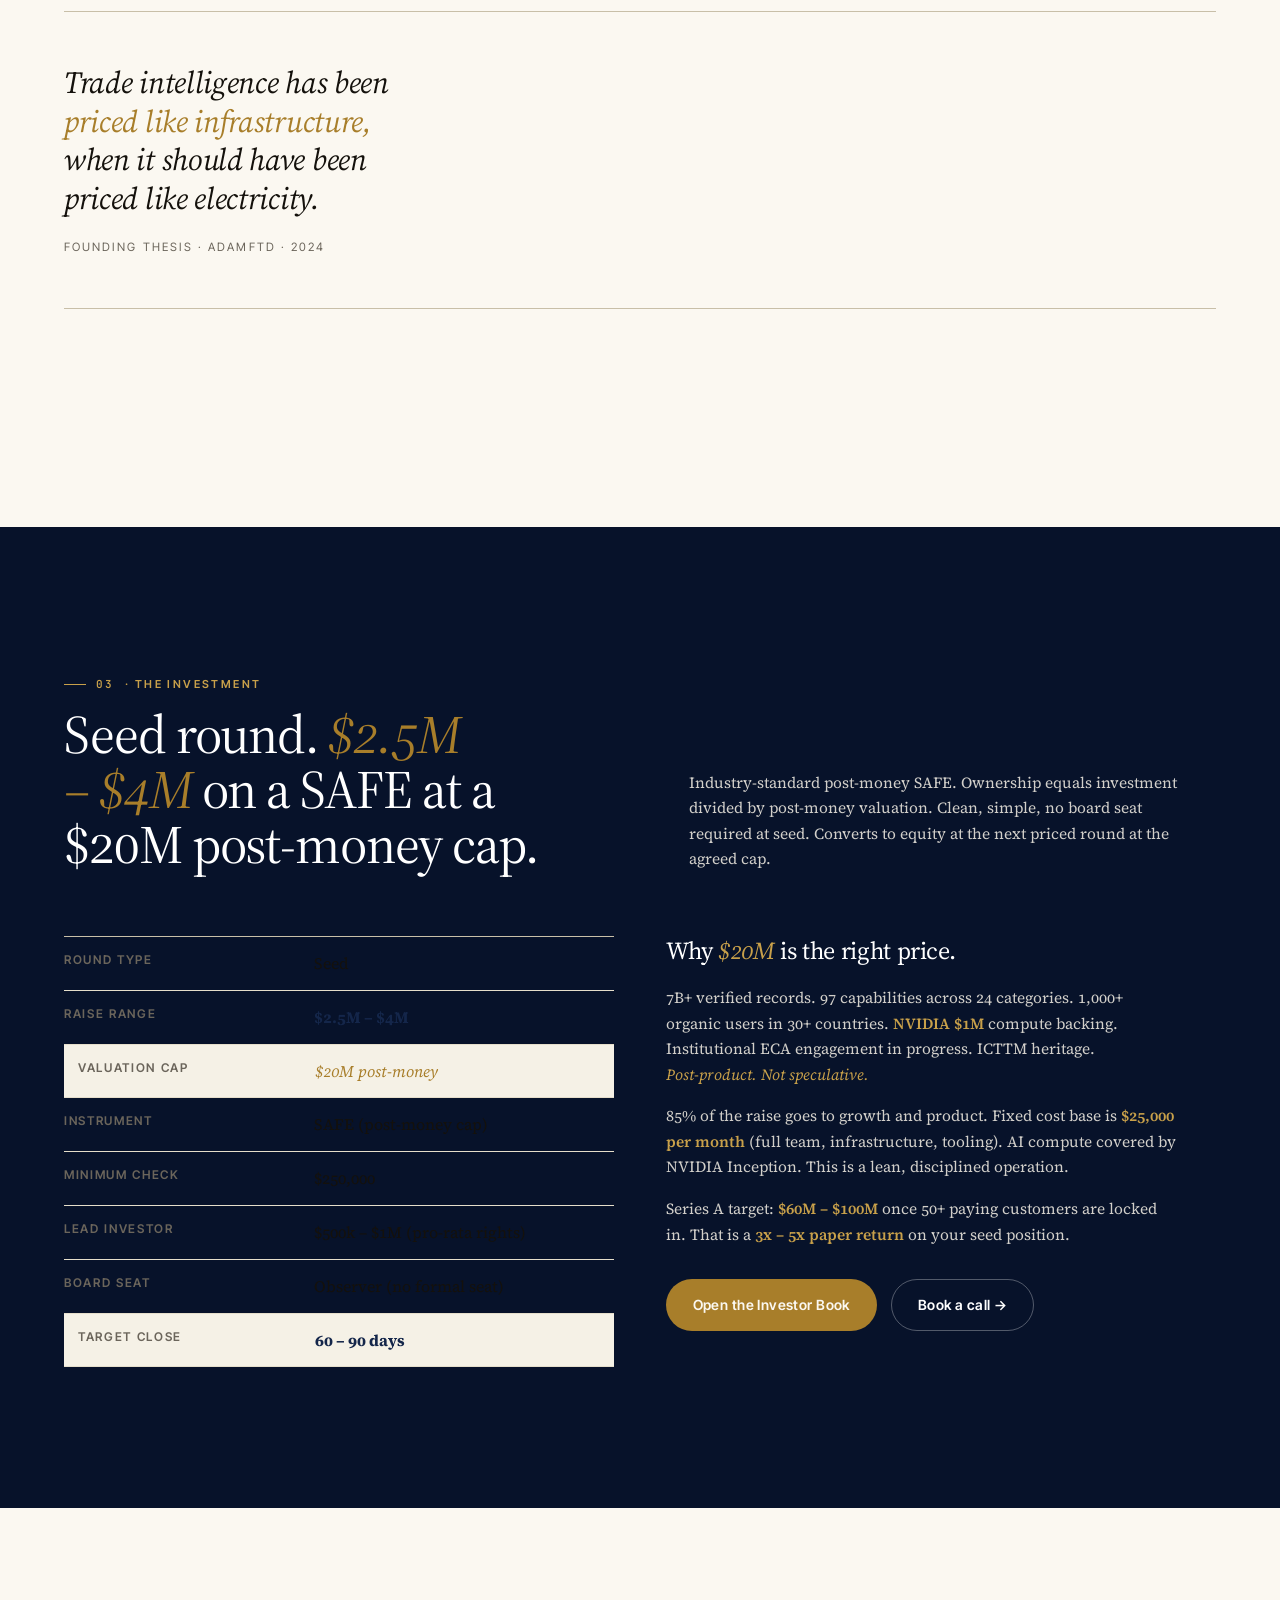
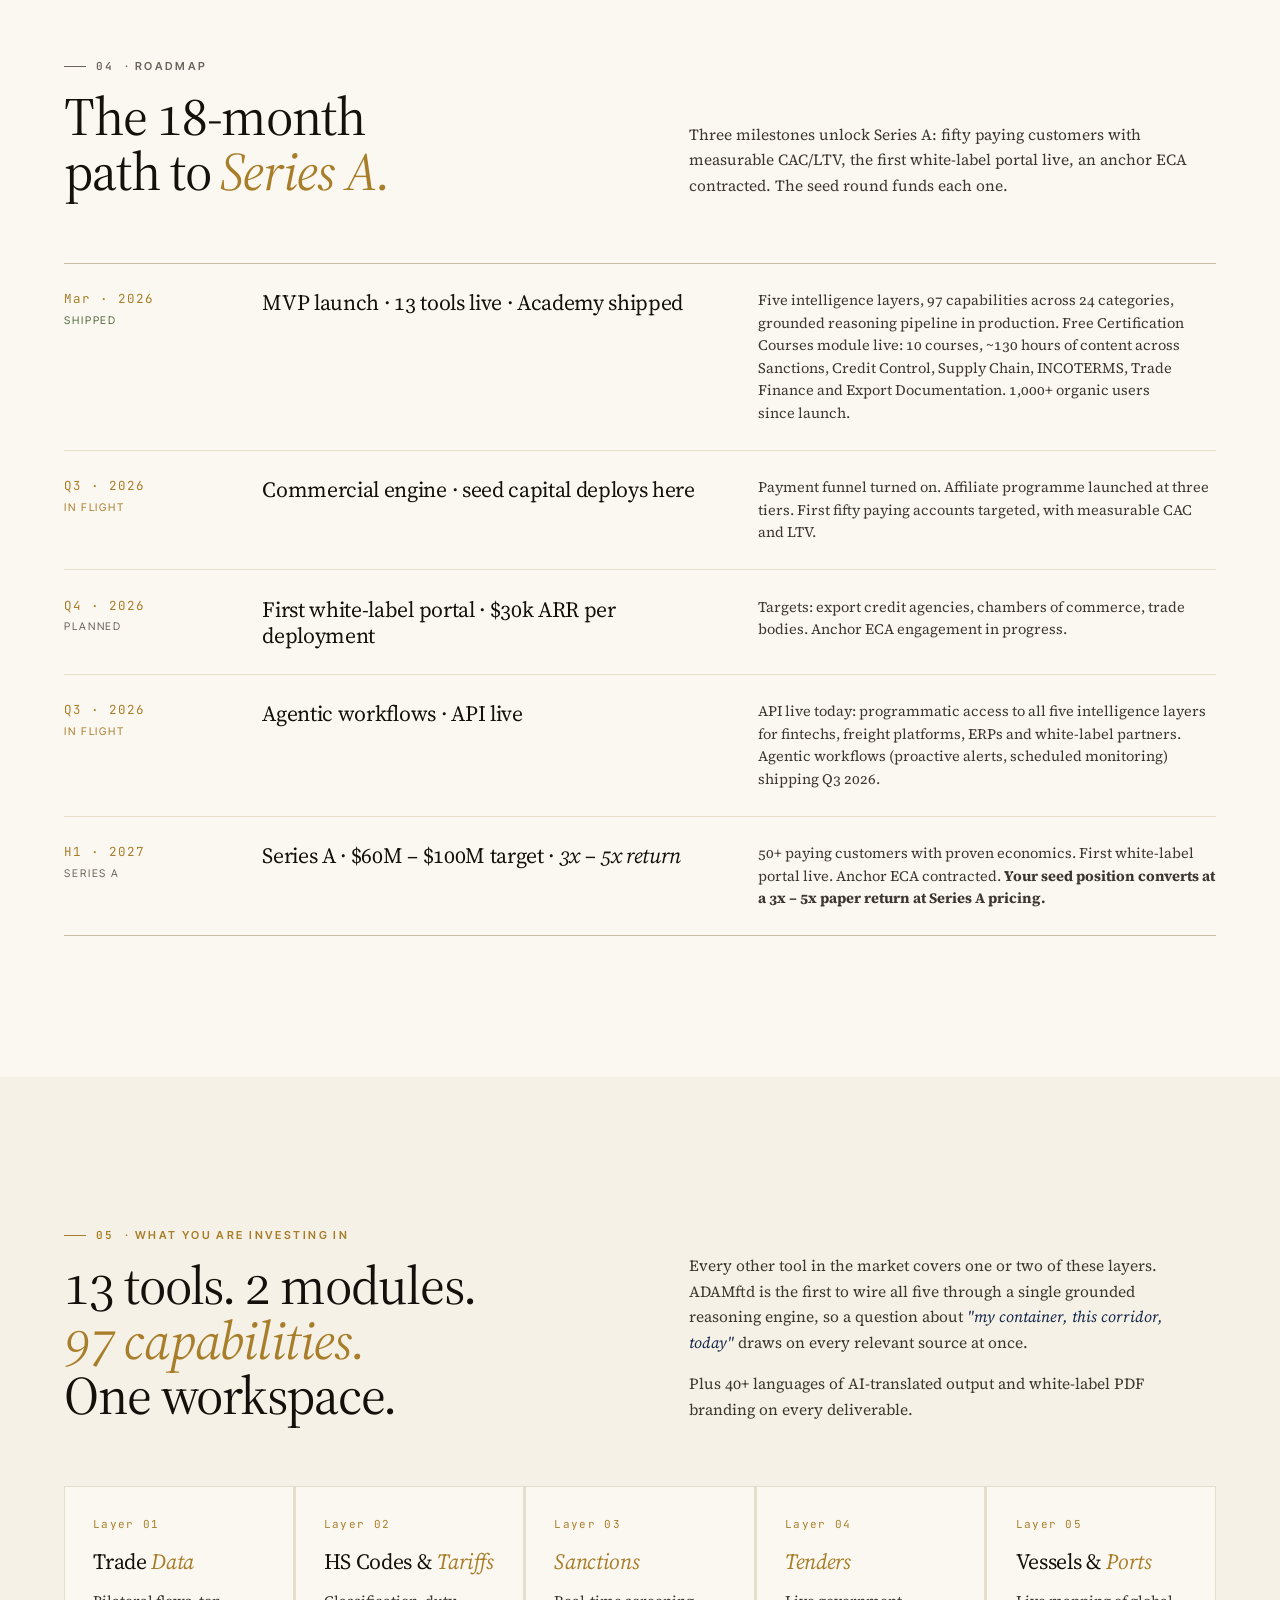
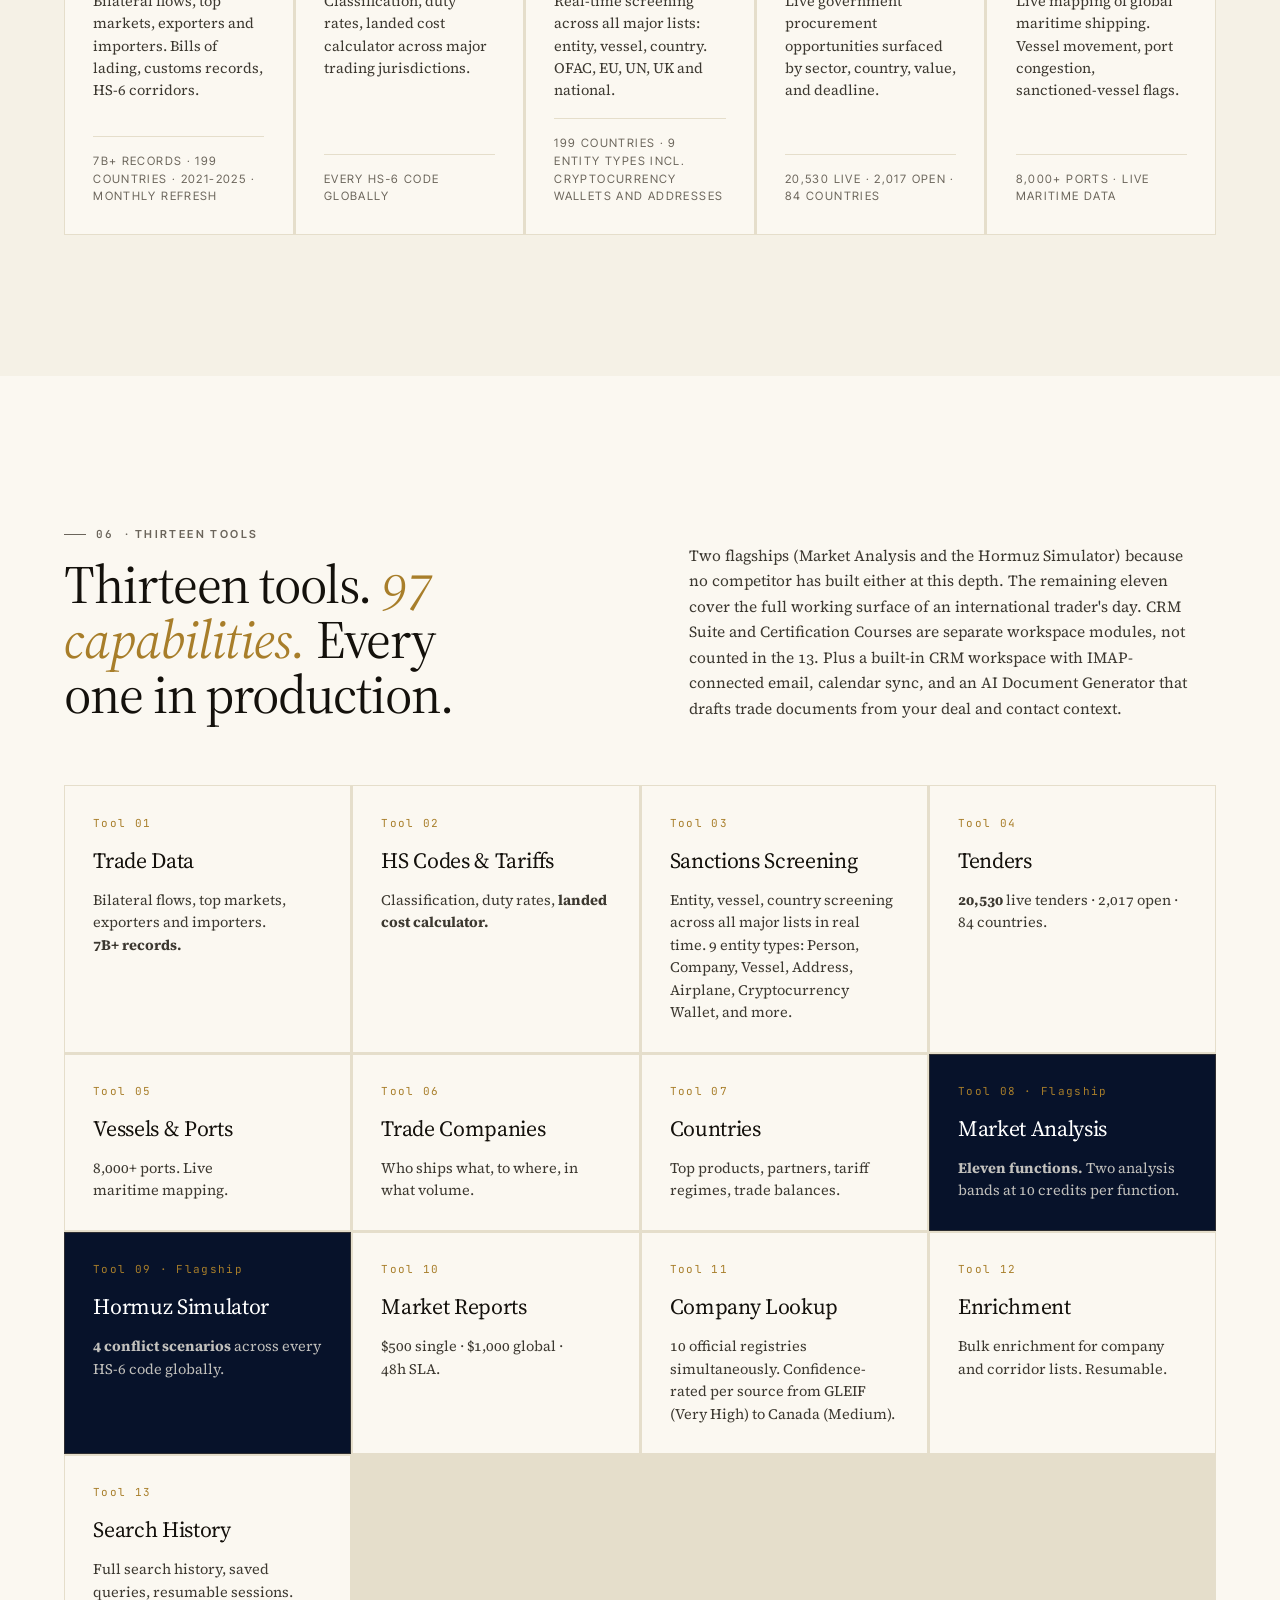
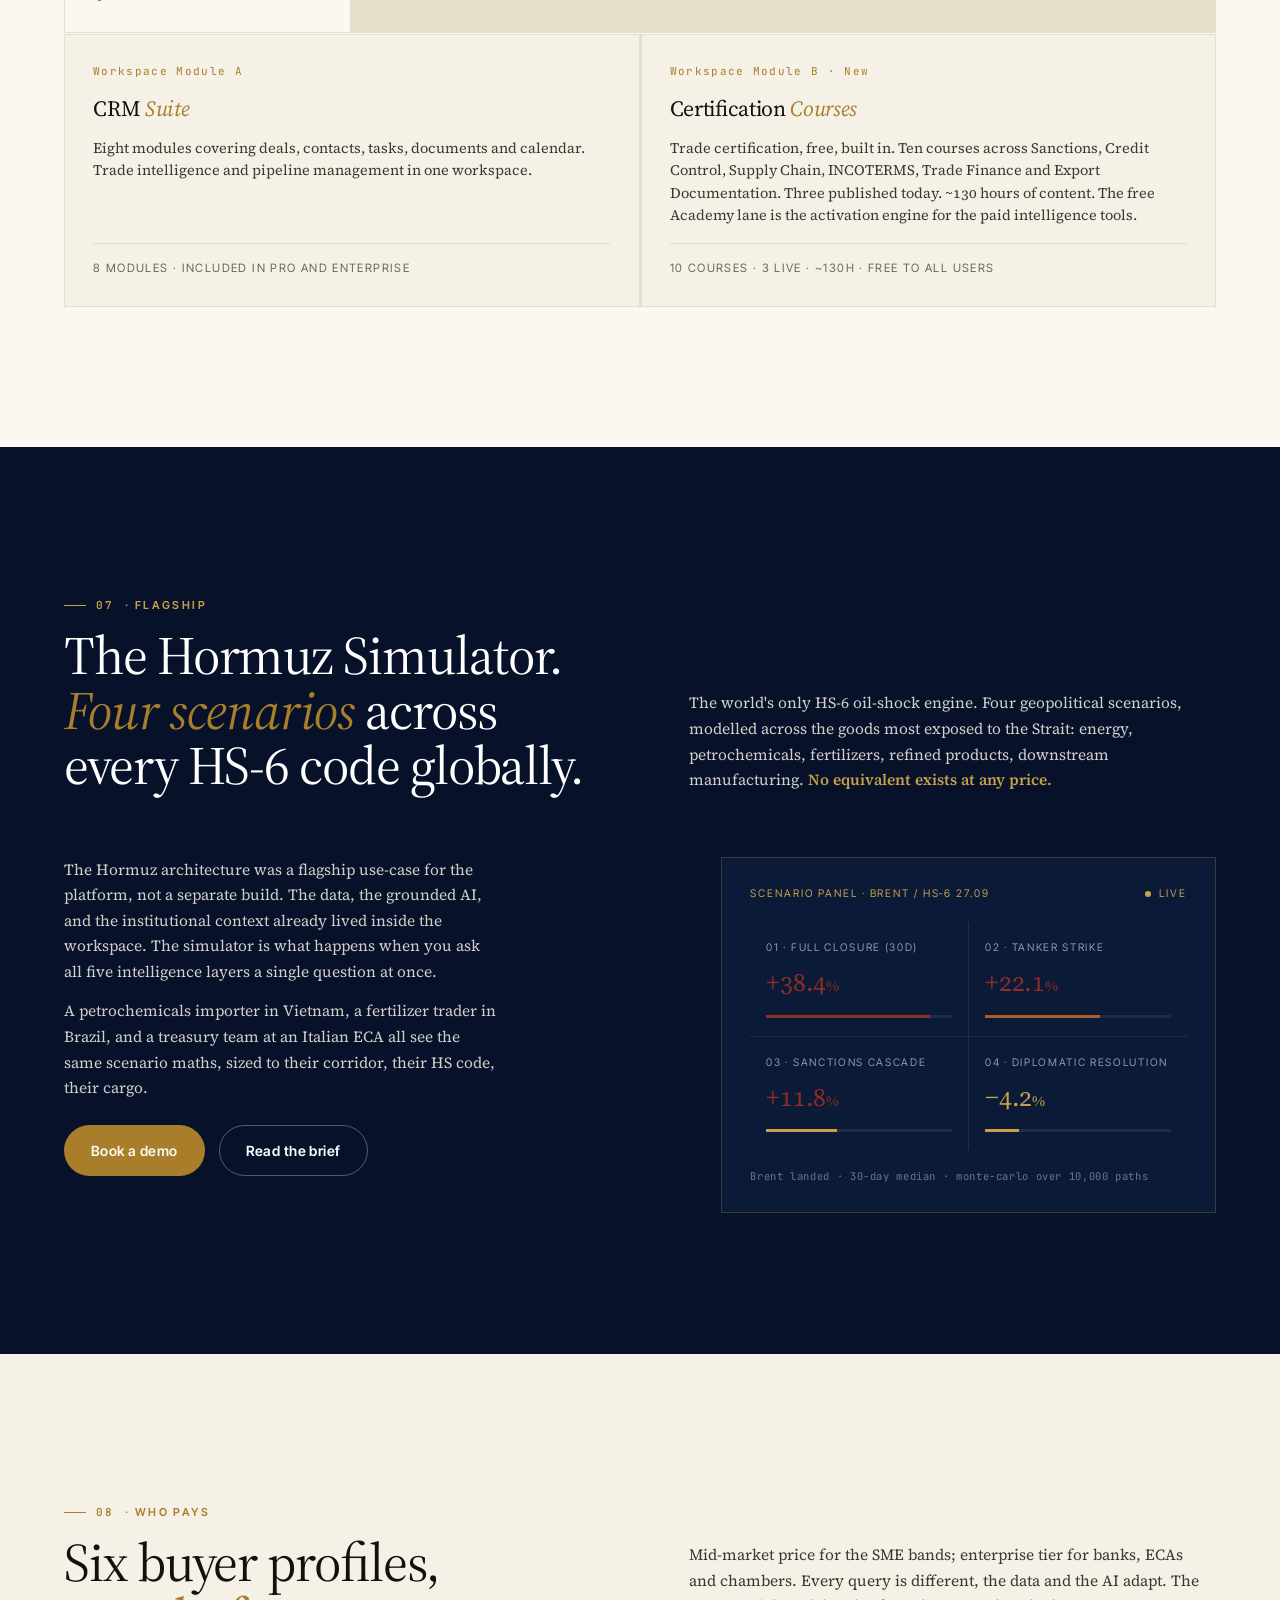
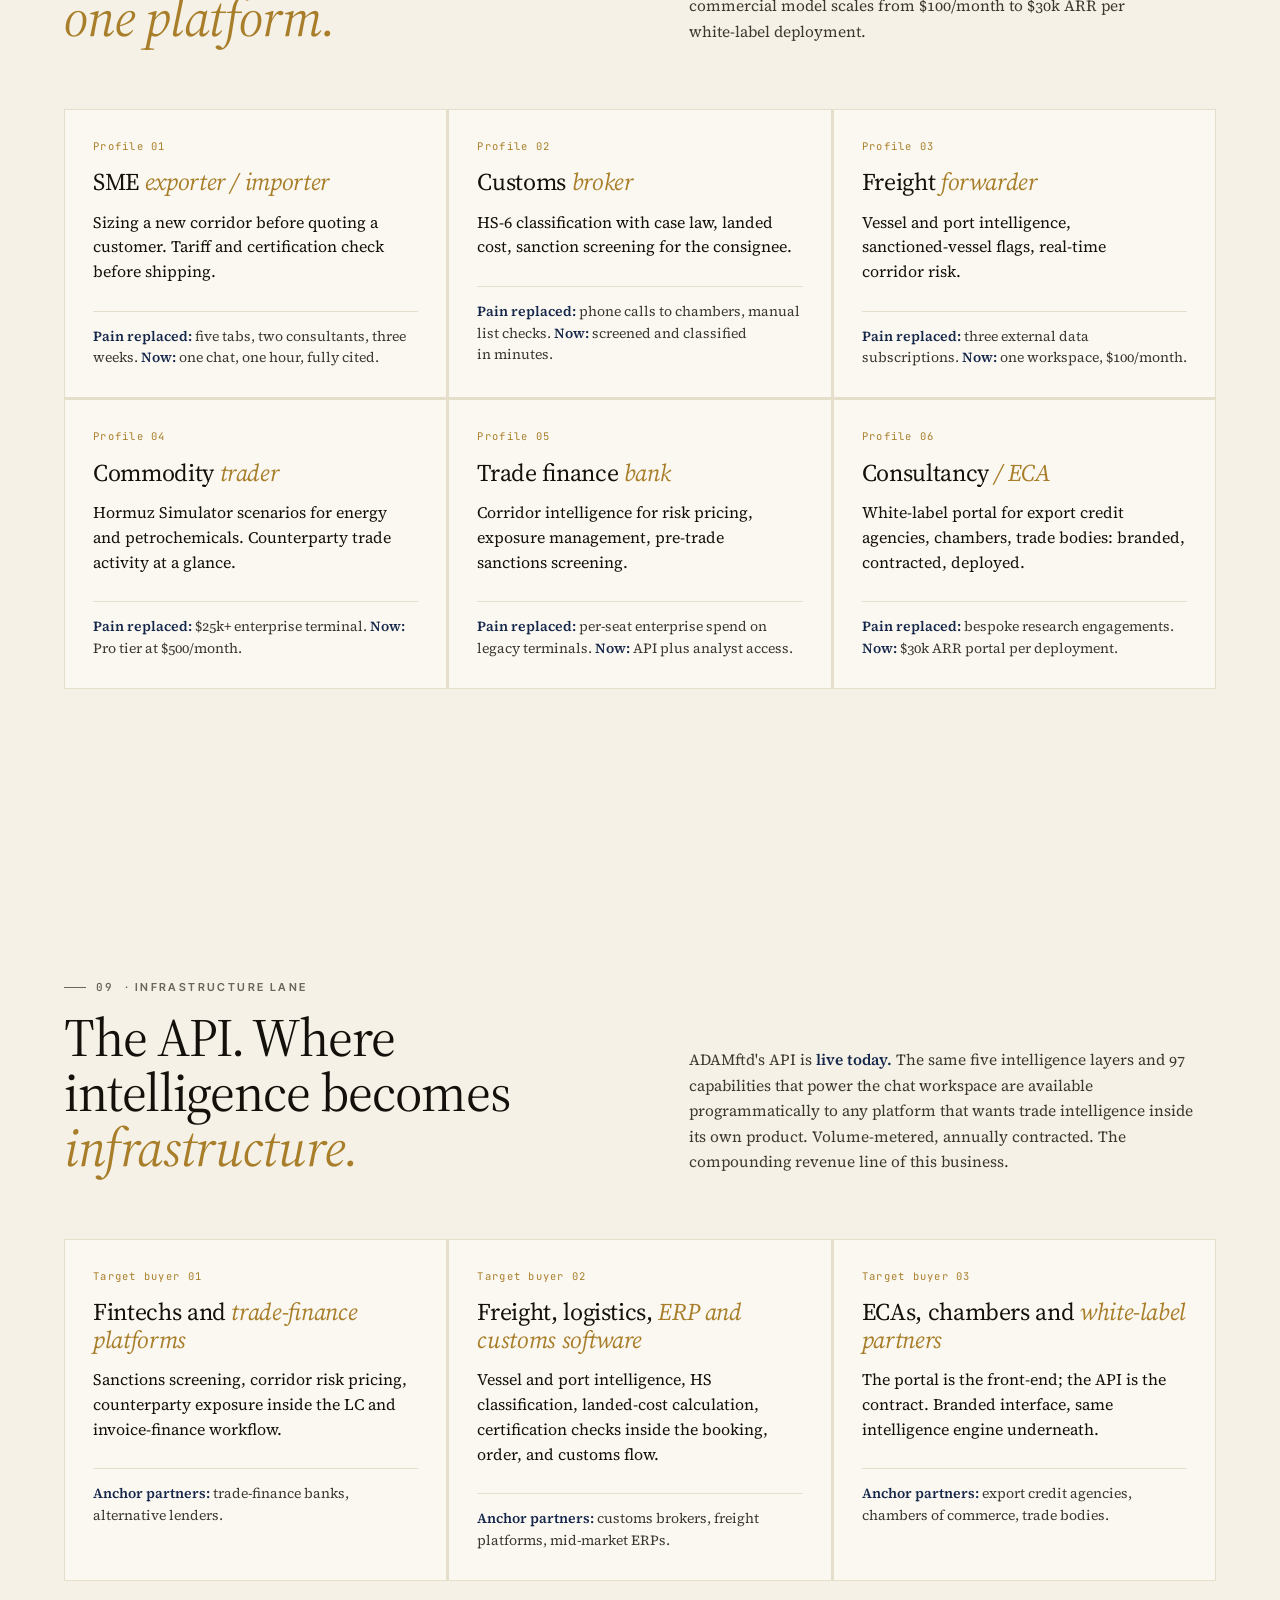
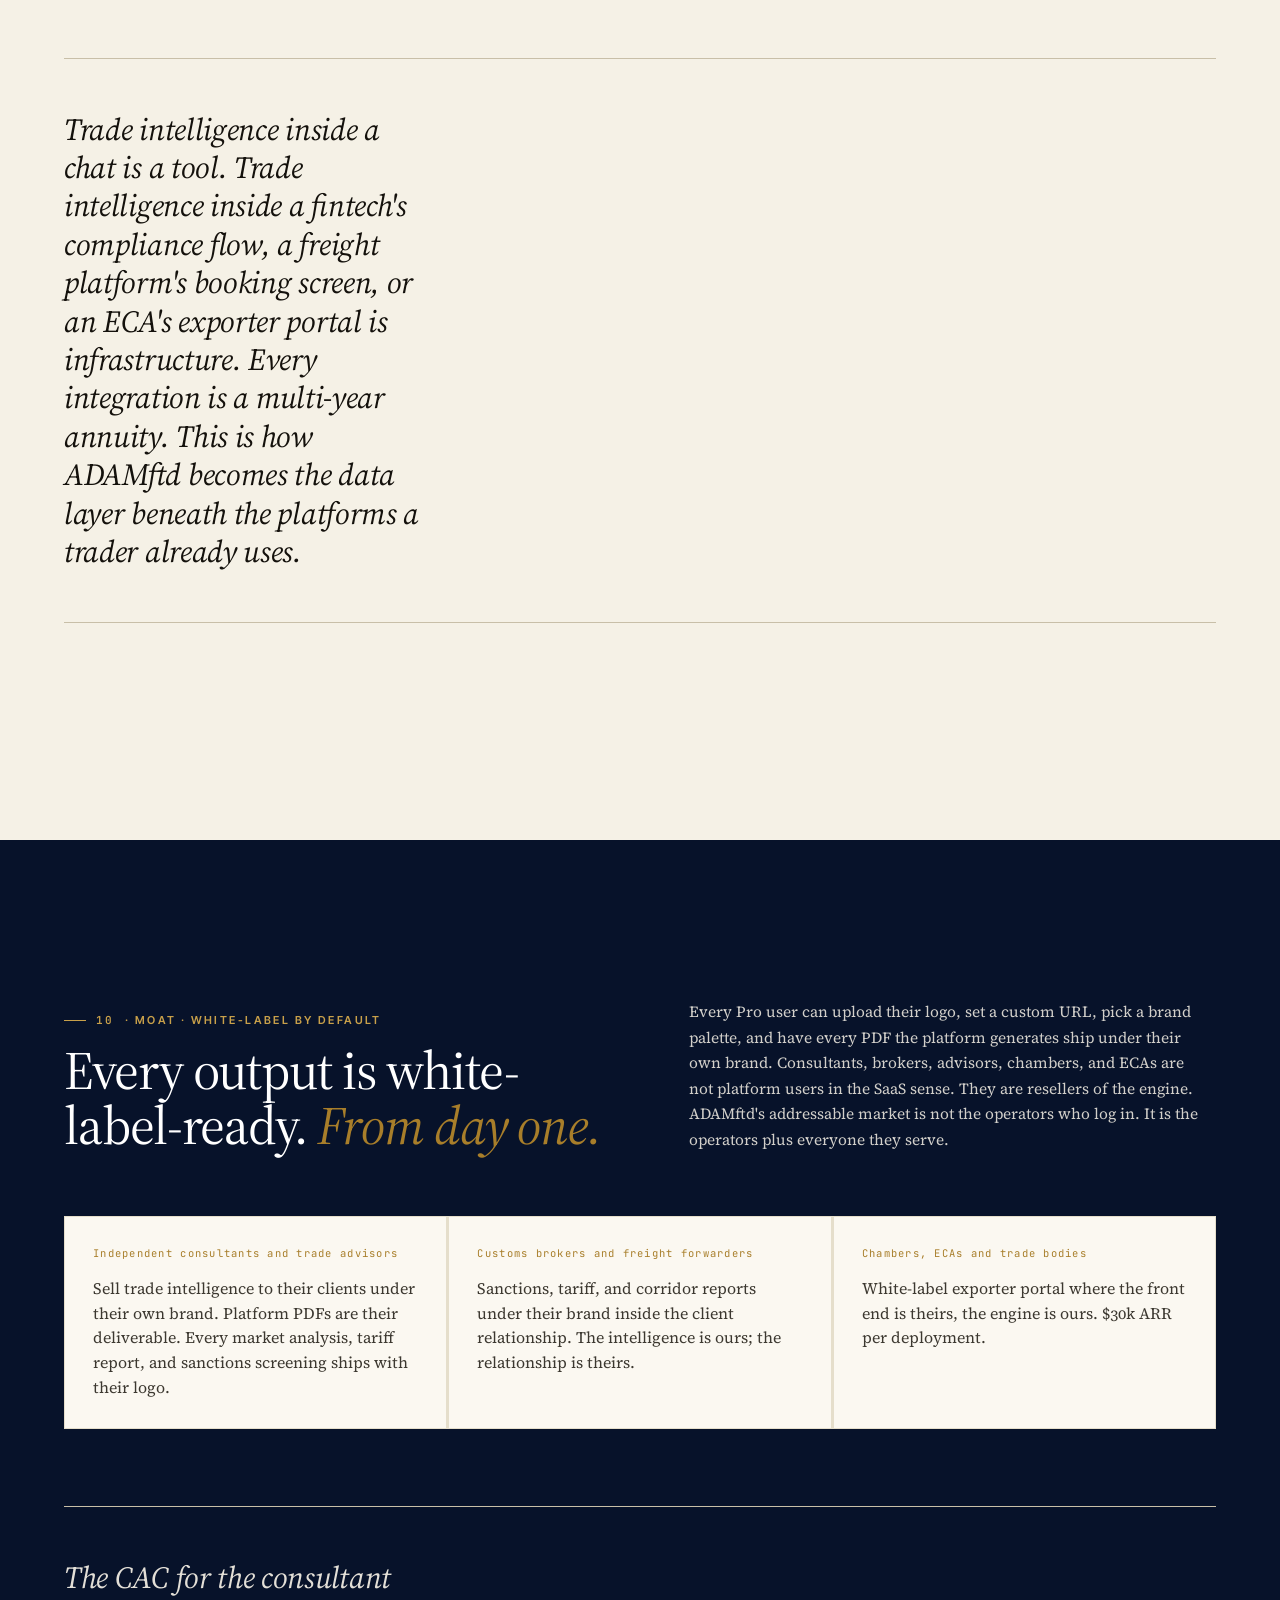
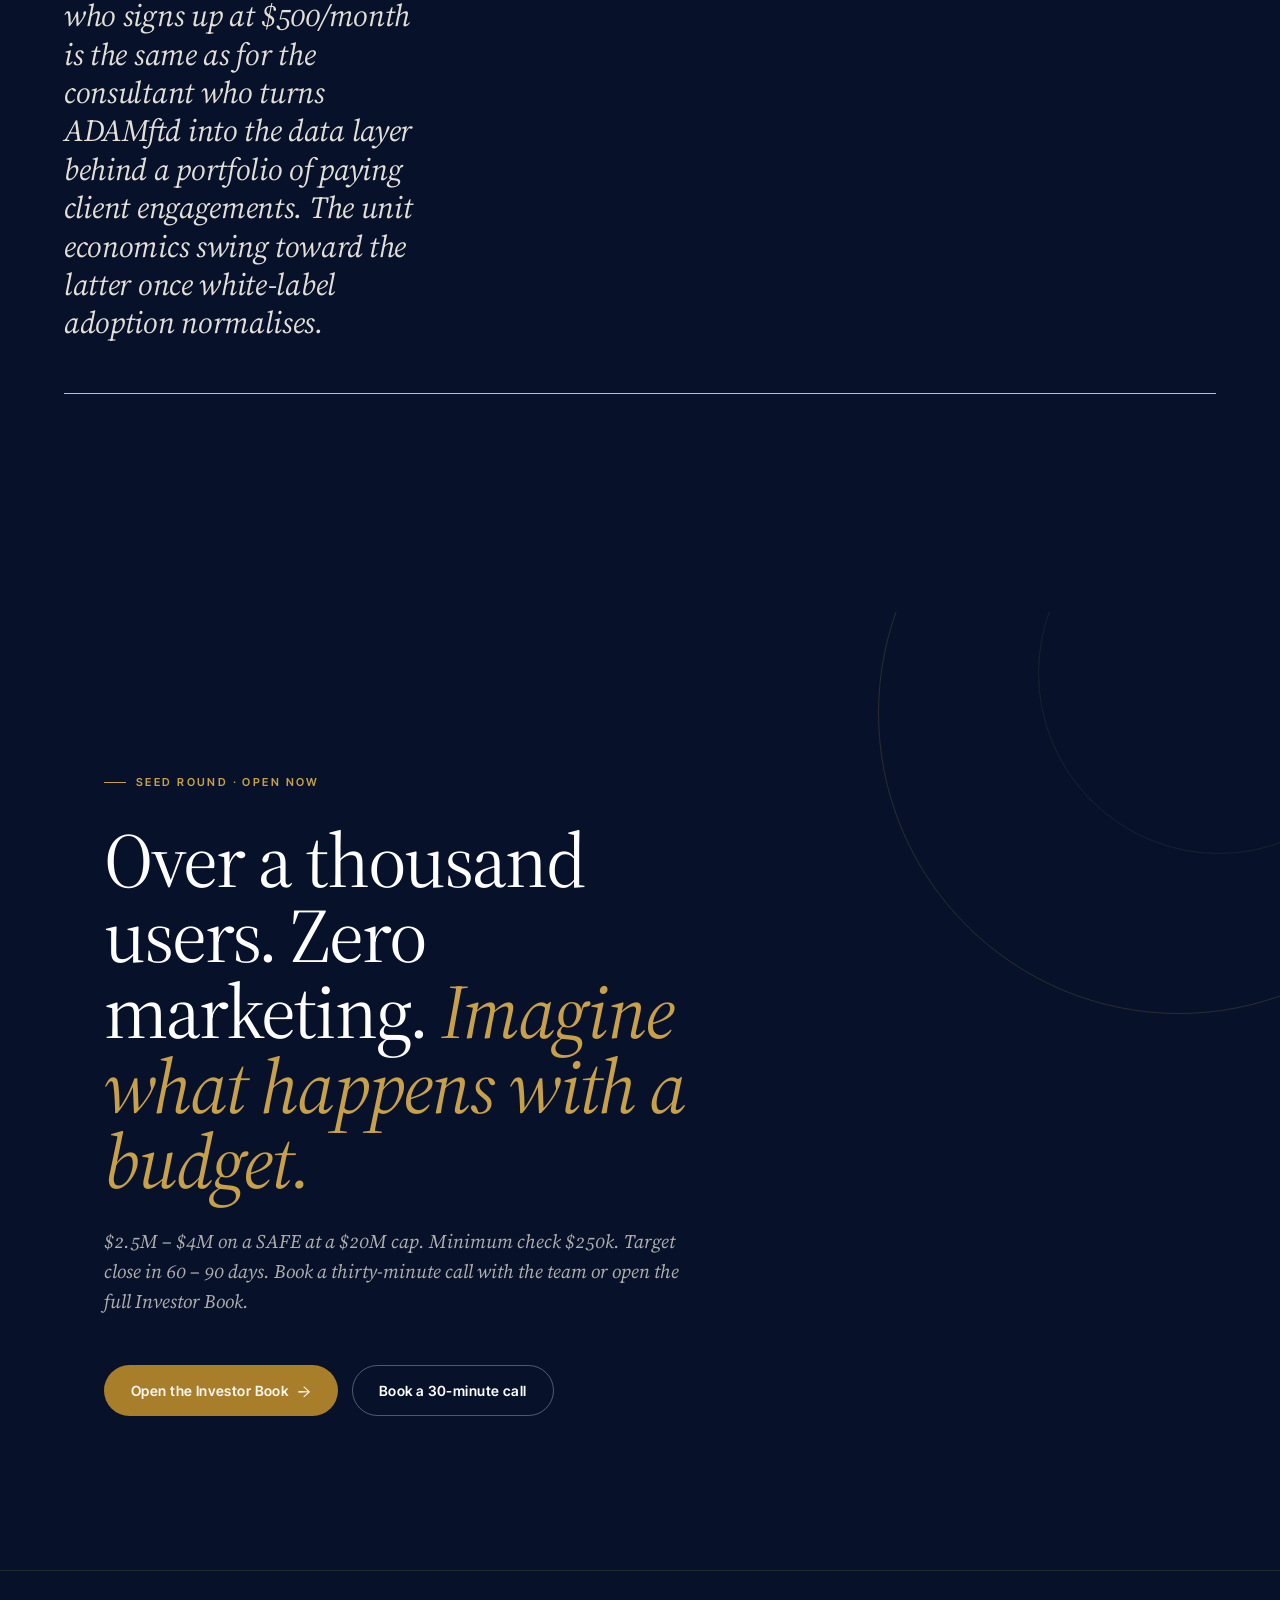
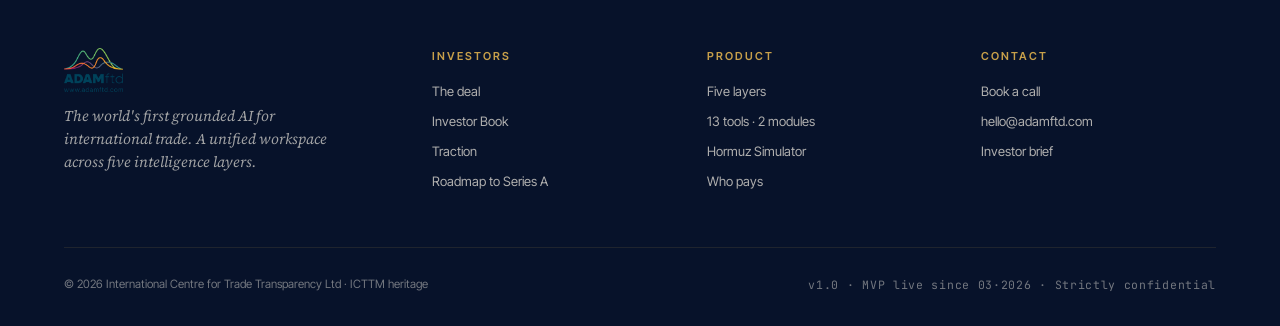
==== commit 592a1e23: "Revert to English-only: remove multilingual i18n Removed translations.js, language switcher, RTL CSS" ====
--- a/index.html
+++ b/index.html
@@ -9,25 +9,7 @@
 <link rel="preconnect" href="https://fonts.googleapis.com">
 <link rel="preconnect" href="https://fonts.gstatic.com" crossorigin>
 <link href="https://fonts.googleapis.com/css2?family=Source+Serif+4:opsz,wght@8..60,300;8..60,400;8..60,500;8..60,600;8..60,700;8..60,800&family=Inter+Tight:wght@300;400;500;600;700&family=JetBrains+Mono:wght@400;500&display=swap" rel="stylesheet">
-<link href="https://fonts.googleapis.com/css2?family=Noto+Naskh+Arabic:wght@400;500;600;700&display=swap" rel="stylesheet">
 <link rel="stylesheet" href="style.css">
-<style>
-  .lang-switcher { display: flex; gap: 2px; align-items: center; background: var(--paper-2); border: 1px solid var(--rule); border-radius: 999px; padding: 3px; }
-  .lang-btn { font-family: var(--sans); font-size: 11px; font-weight: 600; letter-spacing: 0.08em; padding: 6px 11px; border: 0; background: transparent; color: var(--ink-3); border-radius: 999px; cursor: pointer; transition: all 0.15s ease; }
-  .lang-btn.active { background: var(--navy); color: var(--paper); }
-  .lang-btn:hover:not(.active) { color: var(--ink); background: var(--paper-3); }
-  @media (max-width: 820px) { .lang-switcher { order: 2; } }
-
-  [dir="rtl"] { font-family: 'Noto Naskh Arabic', 'Source Serif 4', serif; }
-  [dir="rtl"] .display, [dir="rtl"] .section-title, [dir="rtl"] .card-title,
-  [dir="rtl"] .uc-name, [dir="rtl"] h1, [dir="rtl"] h2, [dir="rtl"] h3, [dir="rtl"] h4 { font-family: 'Noto Naskh Arabic', 'Source Serif 4', serif; }
-  [dir="rtl"] .section-head, [dir="rtl"] .roadmap .row, [dir="rtl"] .terms-table .row,
-  [dir="rtl"] .grid, [dir="rtl"] .hero-strip, [dir="rtl"] .grid-foot { direction: rtl; }
-  [dir="rtl"] .btn-row { flex-direction: row-reverse; }
-  [dir="rtl"] .eyebrow::before { display: none; }
-  [dir="rtl"] .hero-strip .cell { text-align: right; }
-  [dir="rtl"] .nav .links { flex-direction: row-reverse; }
-</style>
 </head>
 <body>
 
@@ -40,12 +22,6 @@
     <a href="#roadmap">Roadmap</a>
     <a href="#product">Product</a>
   </nav>
-  <div class="lang-switcher" role="group" aria-label="Language">
-    <button class="lang-btn active" data-lang="en" type="button">EN</button>
-    <button class="lang-btn" data-lang="it" type="button">IT</button>
-    <button class="lang-btn" data-lang="es" type="button">ES</button>
-    <button class="lang-btn" data-lang="ar" type="button">AR</button>
-  </div>
   <a class="cta" href="https://tidycal.com/gfunaro/adamftd" target="_blank" rel="noopener">Book a call</a>
   <button class="burger" id="burger" aria-label="Open menu">
     <svg viewBox="0 0 24 24" fill="none" stroke="currentColor" stroke-width="1.6"><path d="M3 7h18M3 12h18M3 17h18"/></svg>
@@ -612,6 +588,5 @@
 </div>
 
 <script src="script.js"></script>
-<script src="translations.js"></script>
 </body>
 </html>
